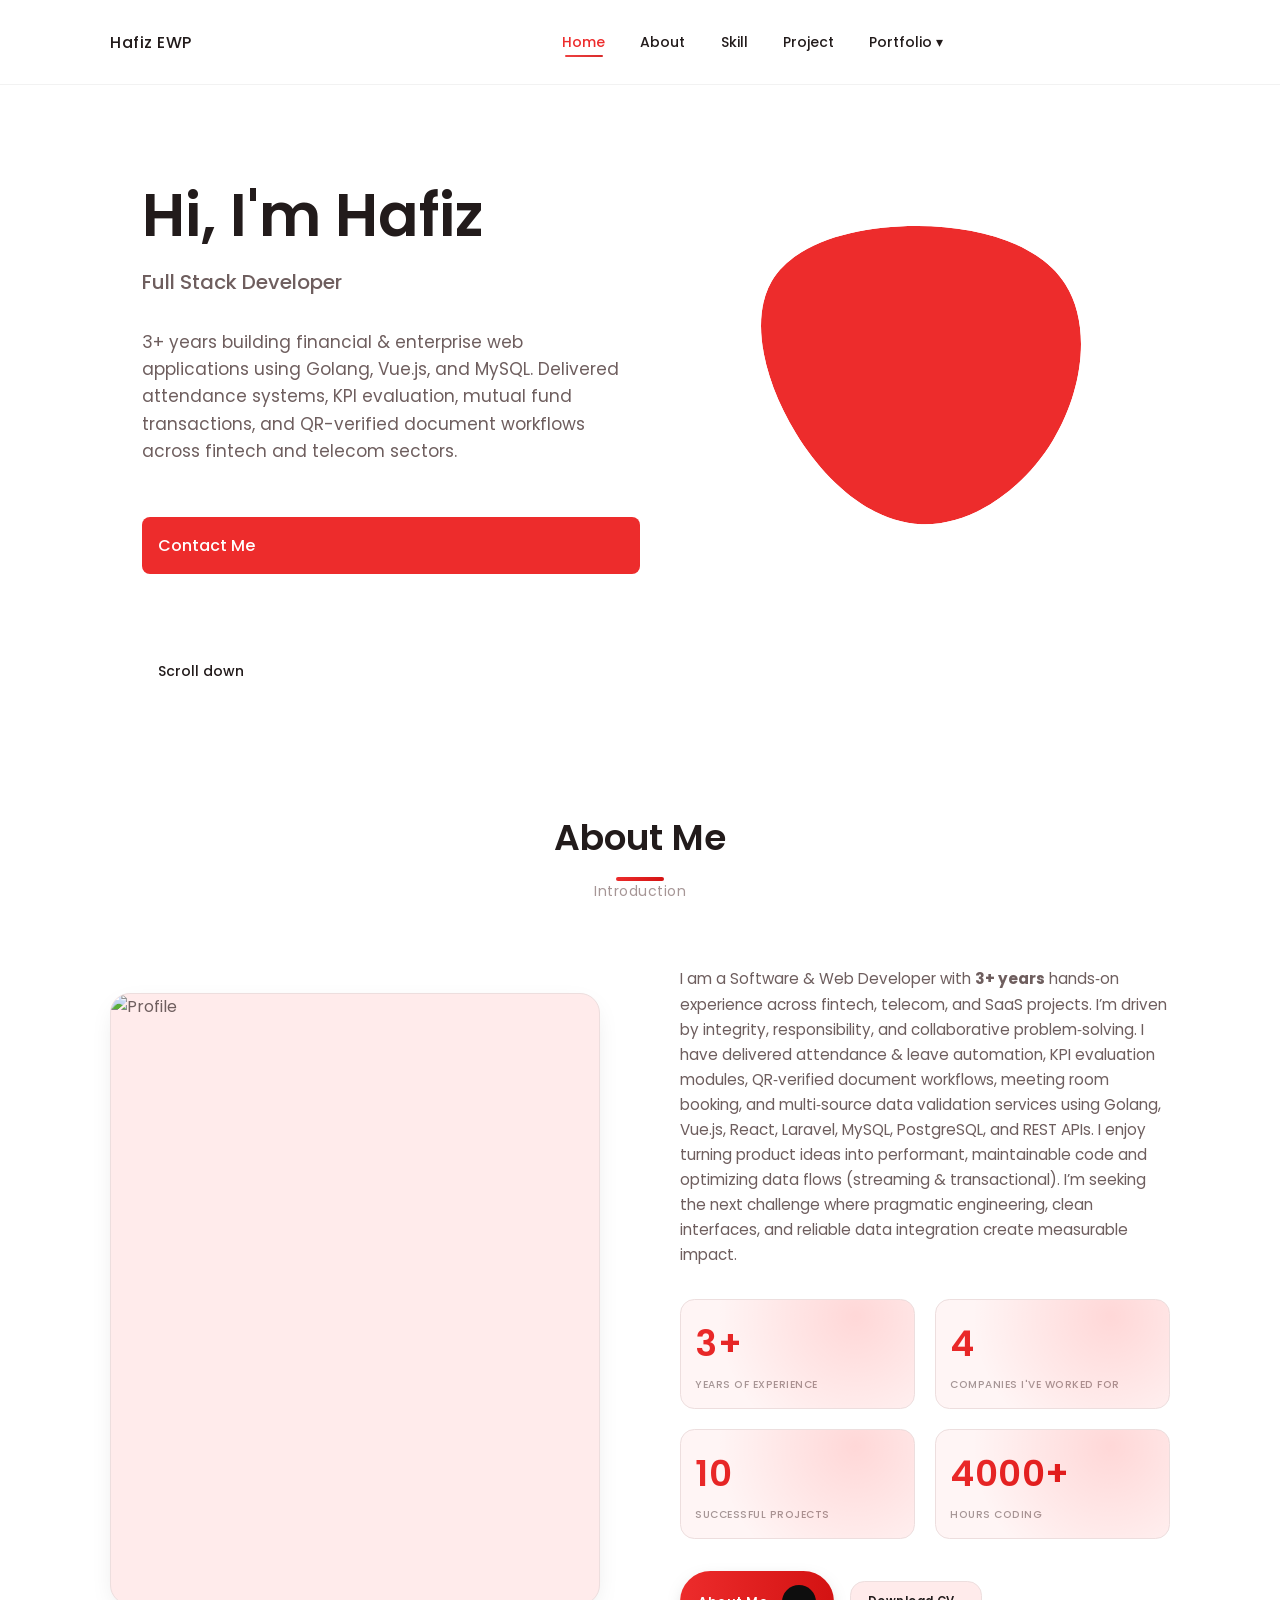
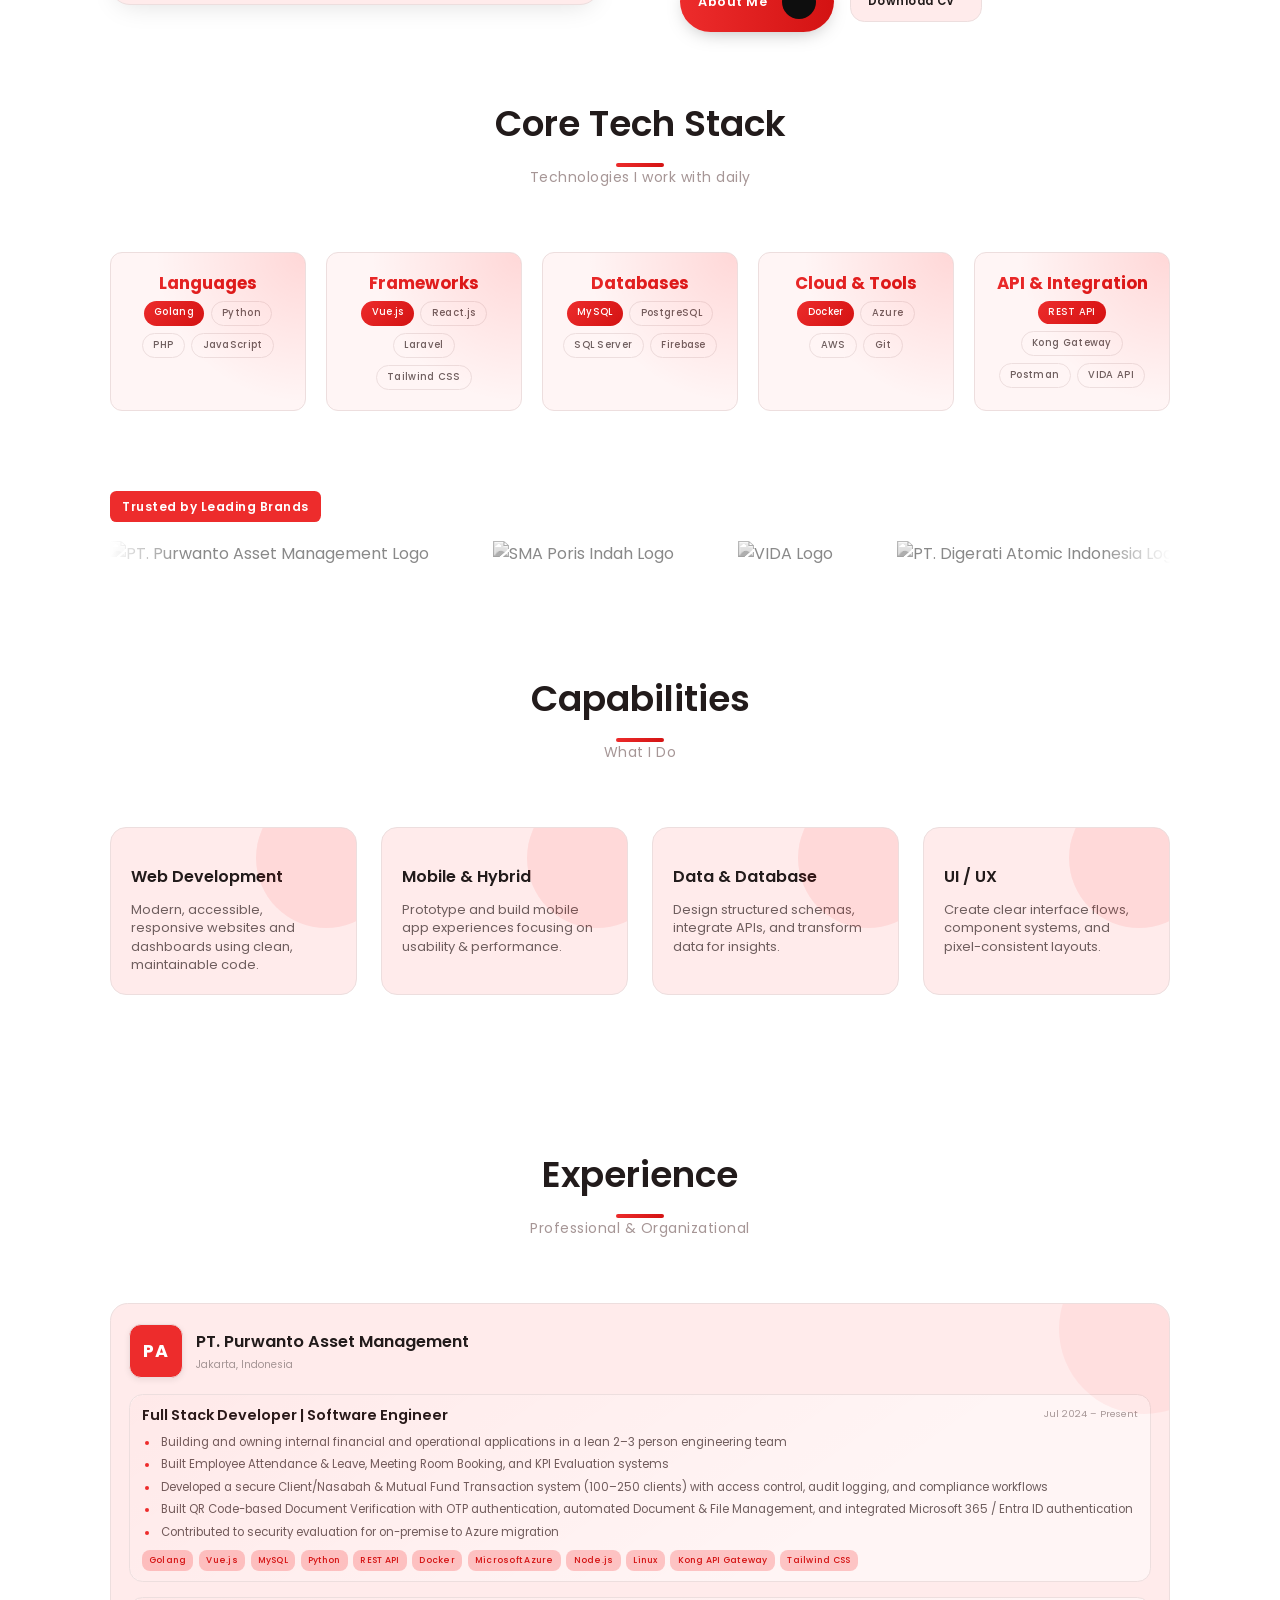
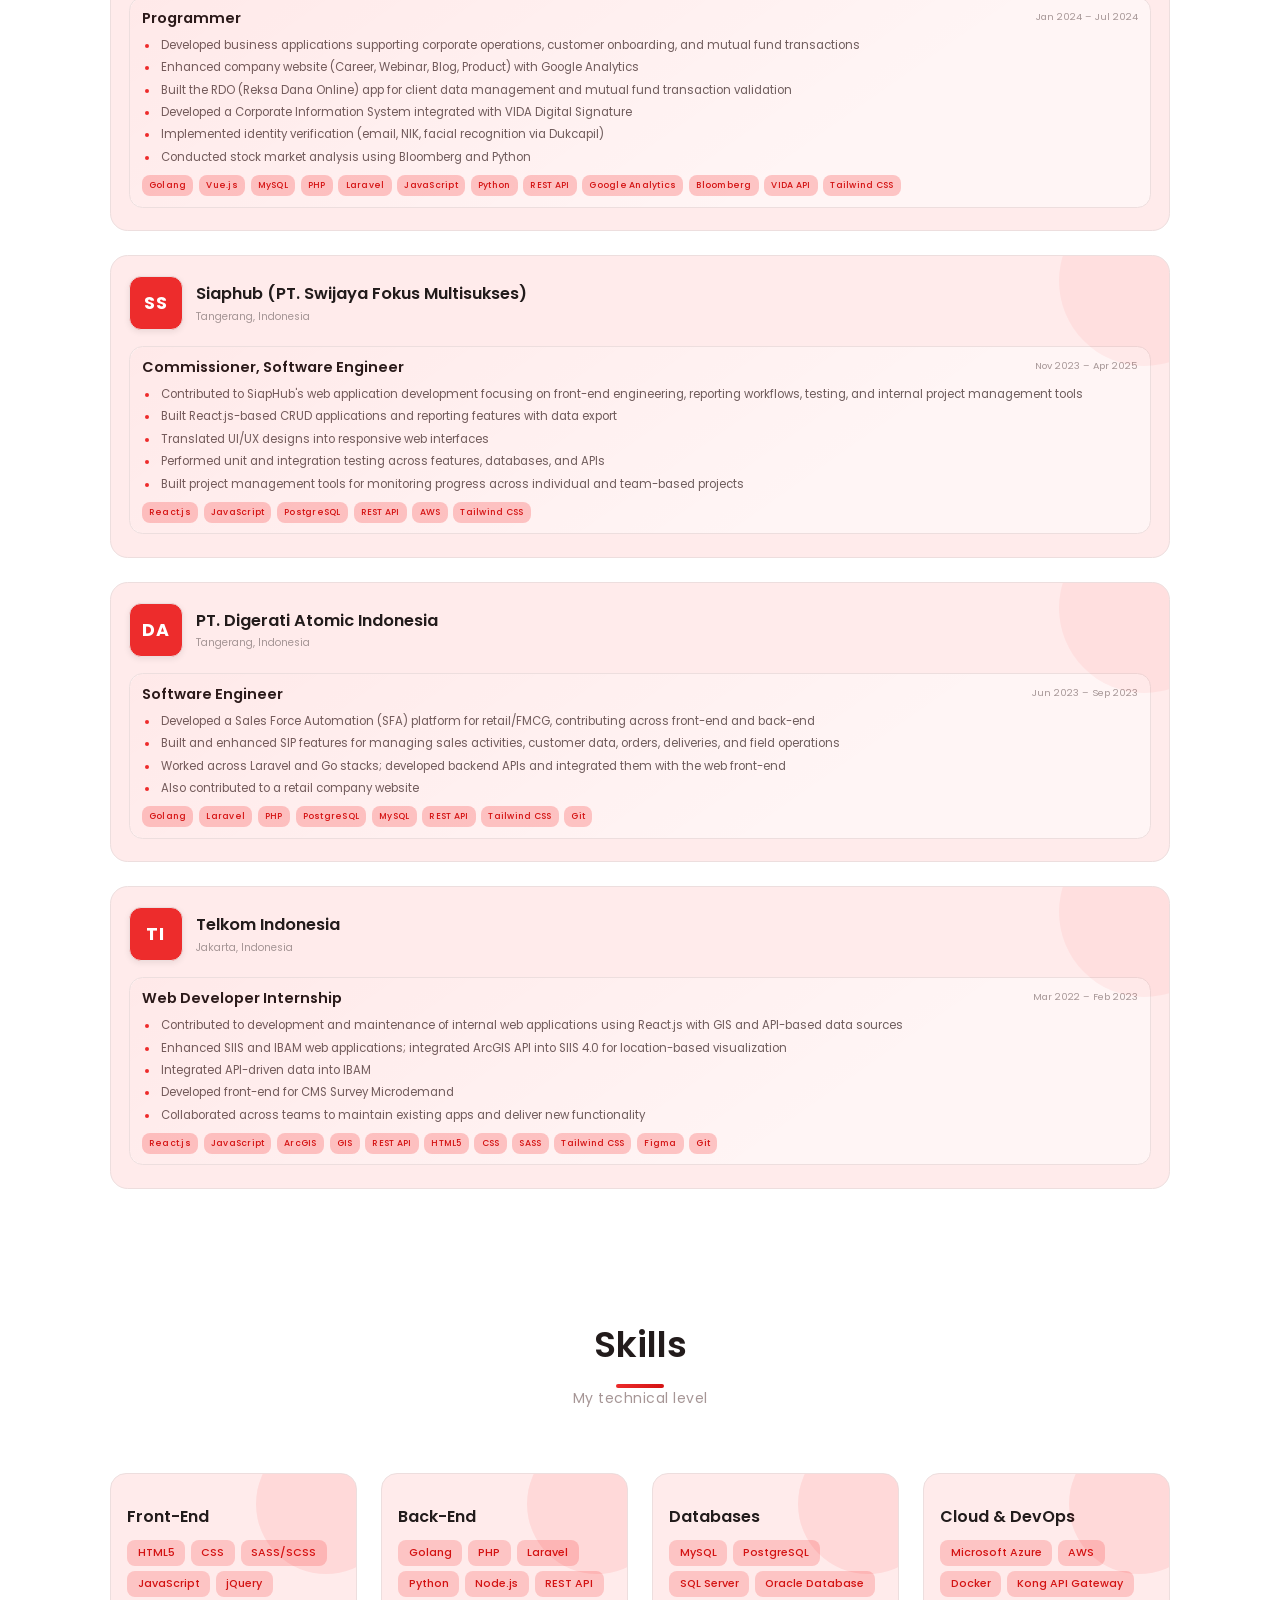
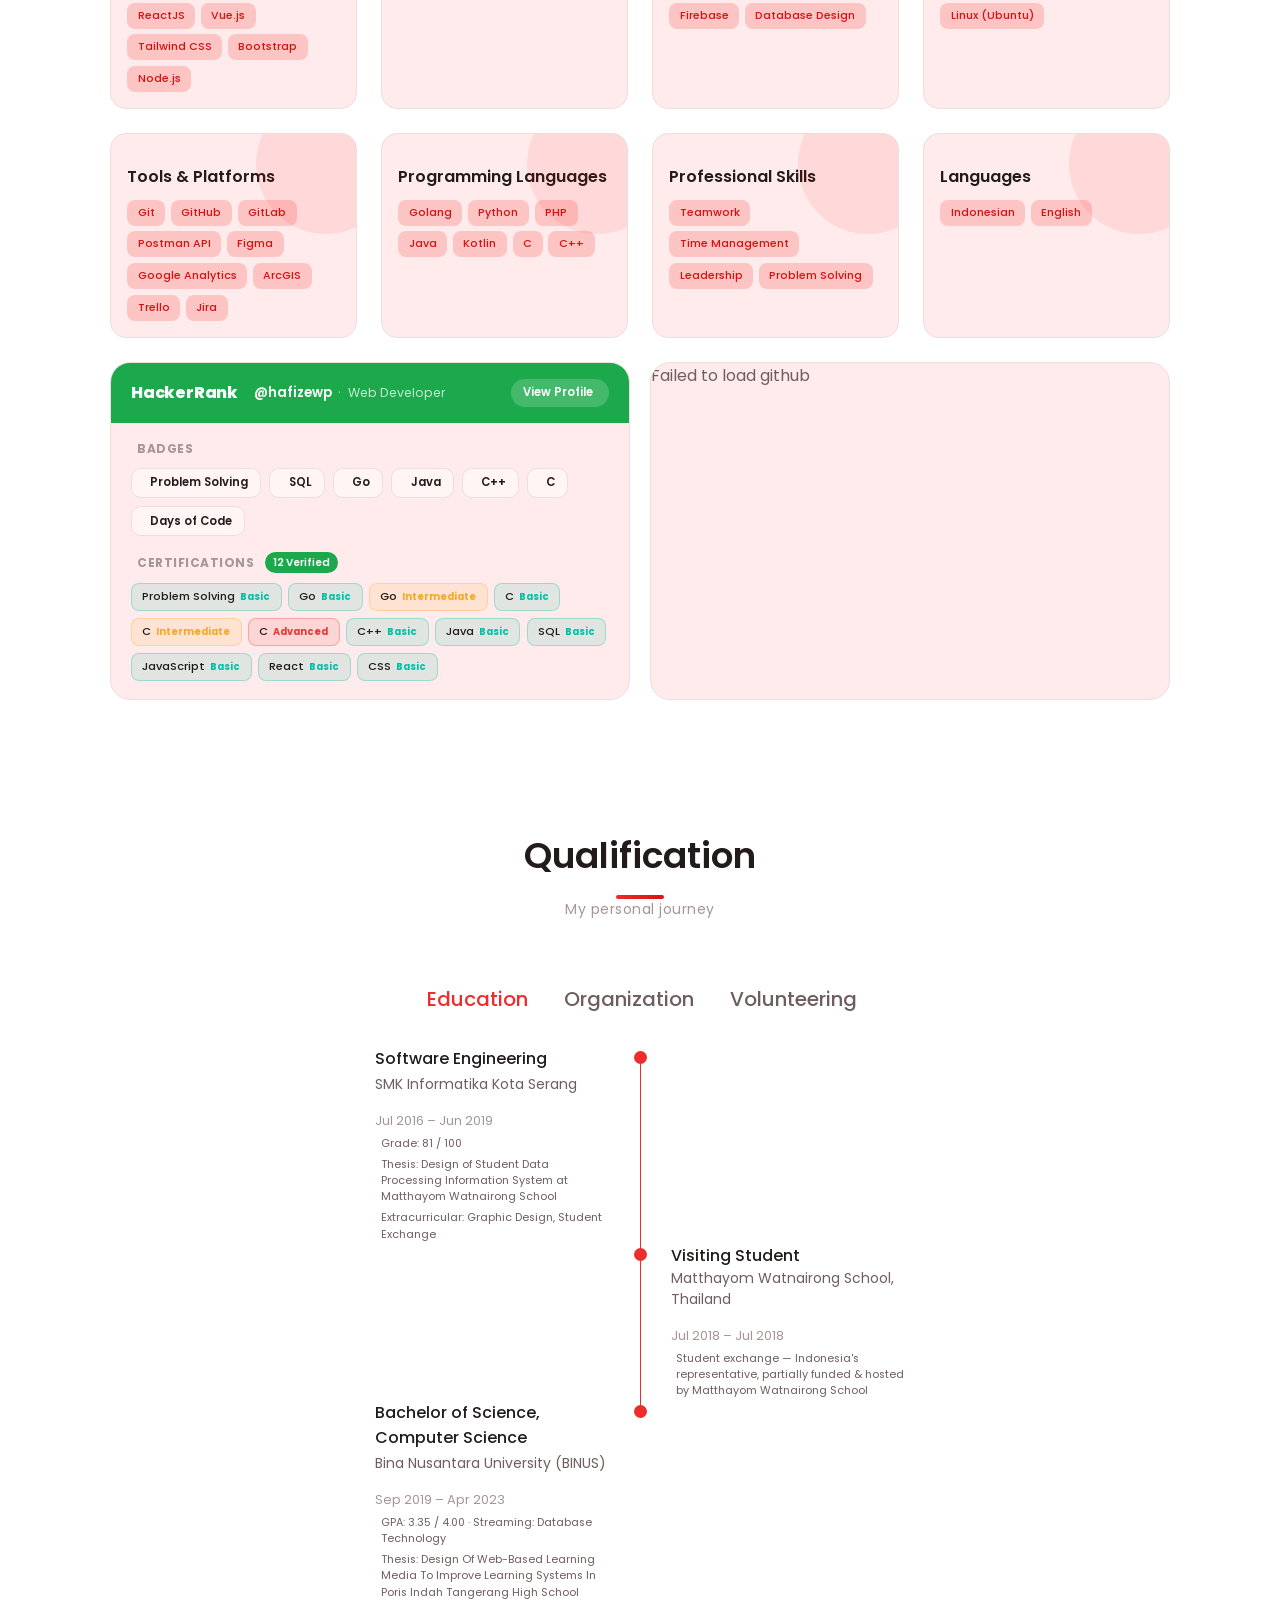
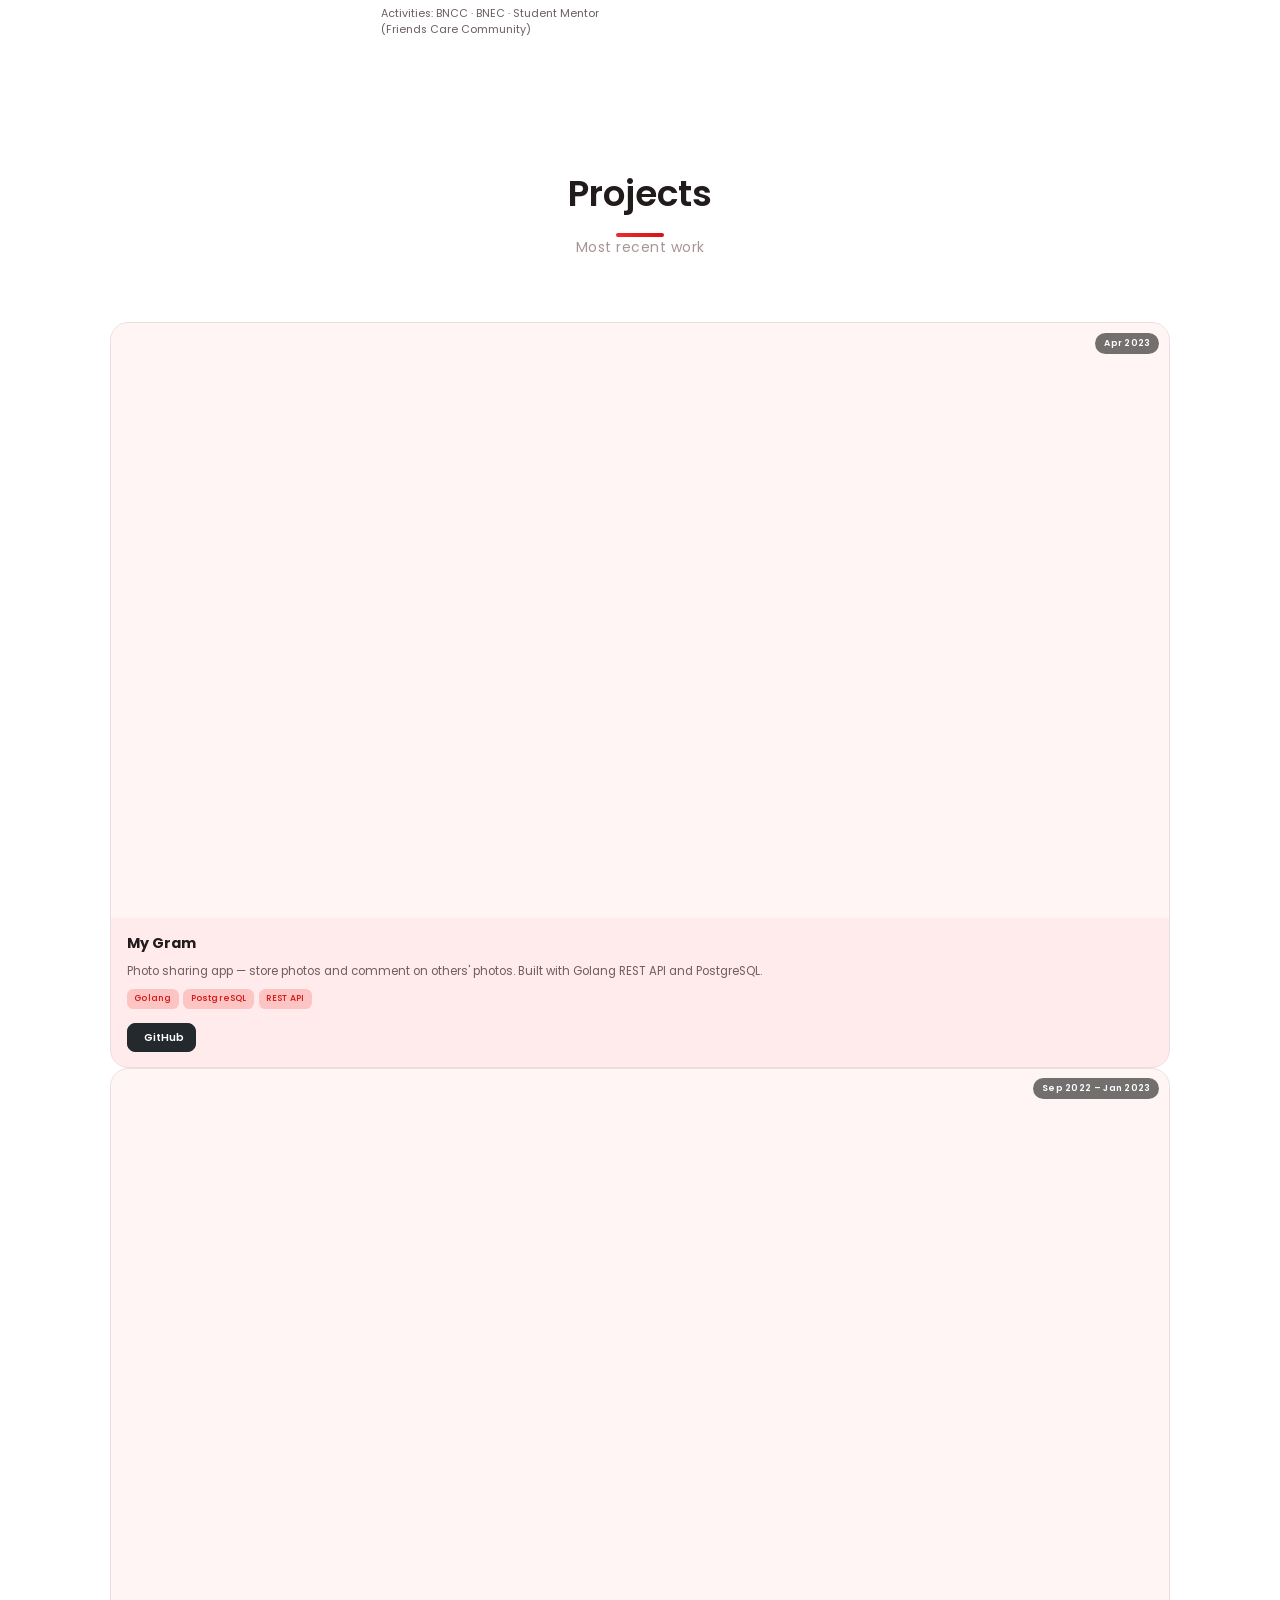
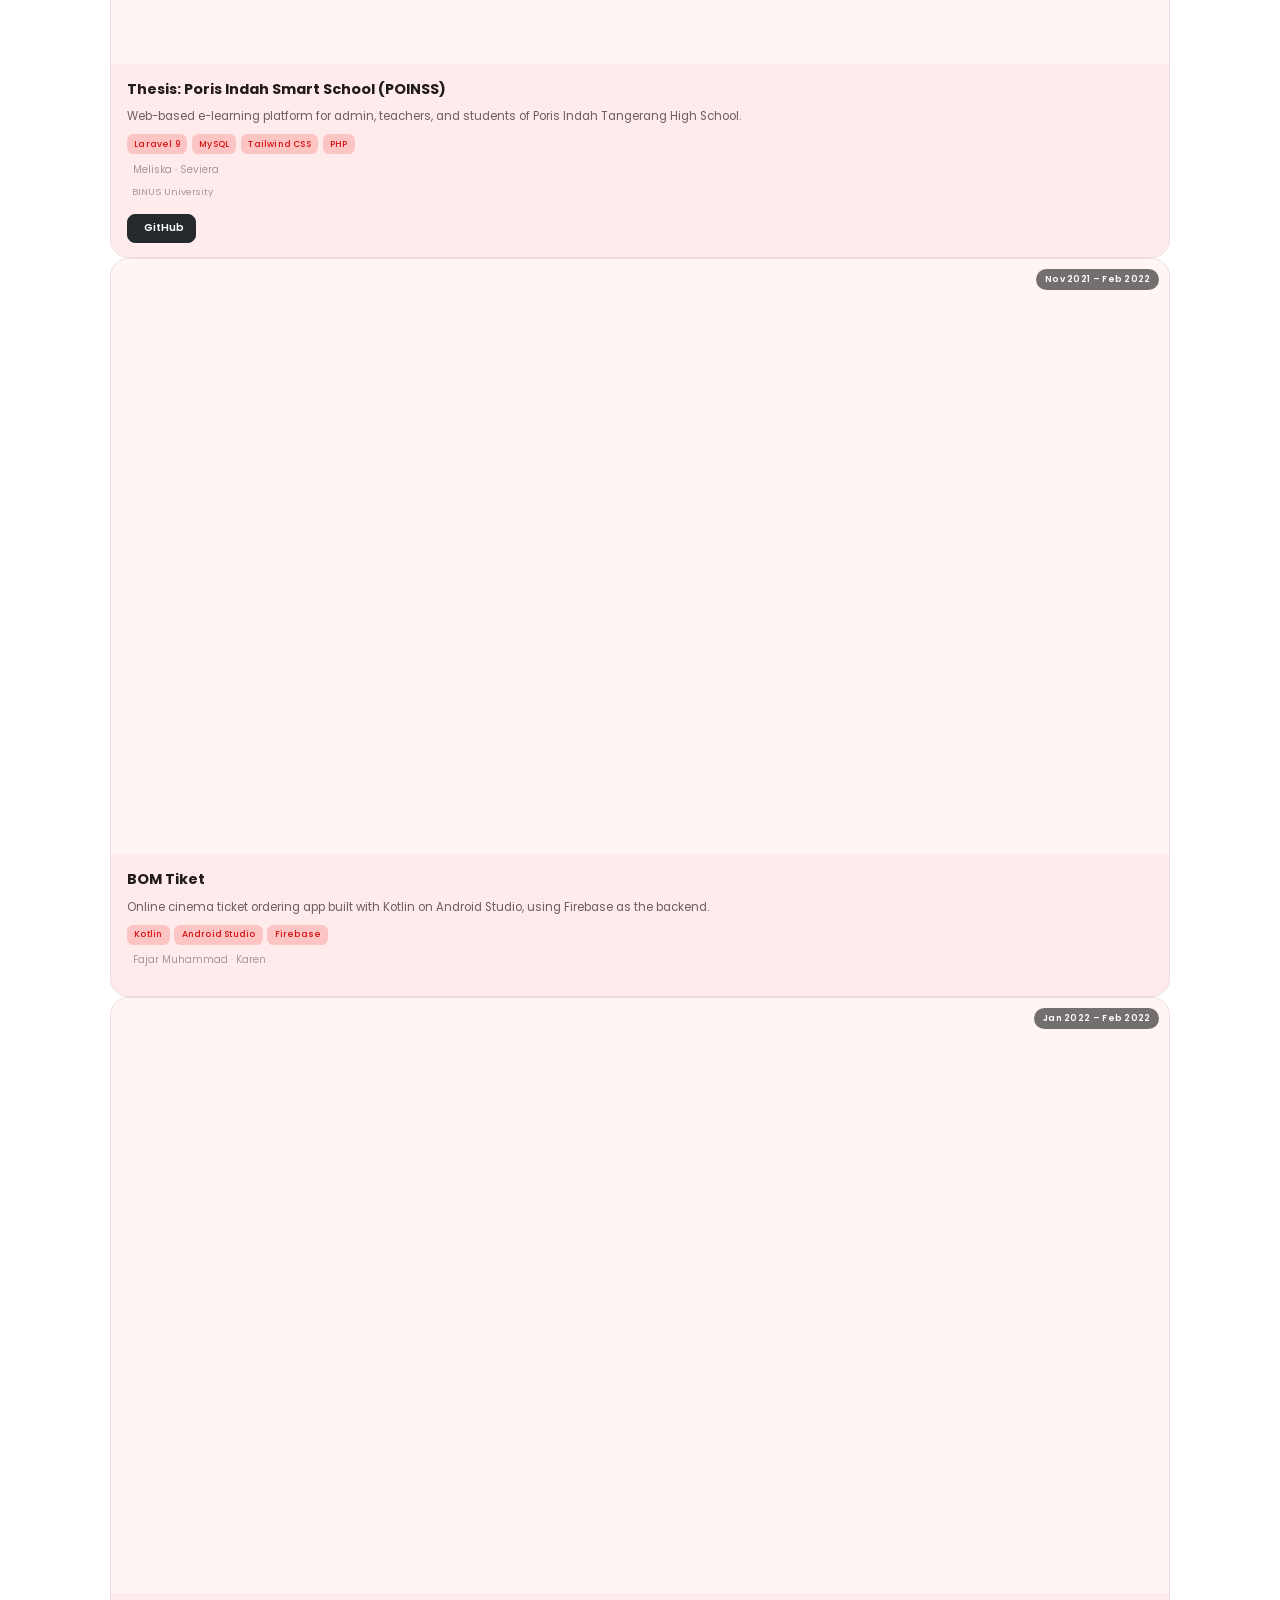
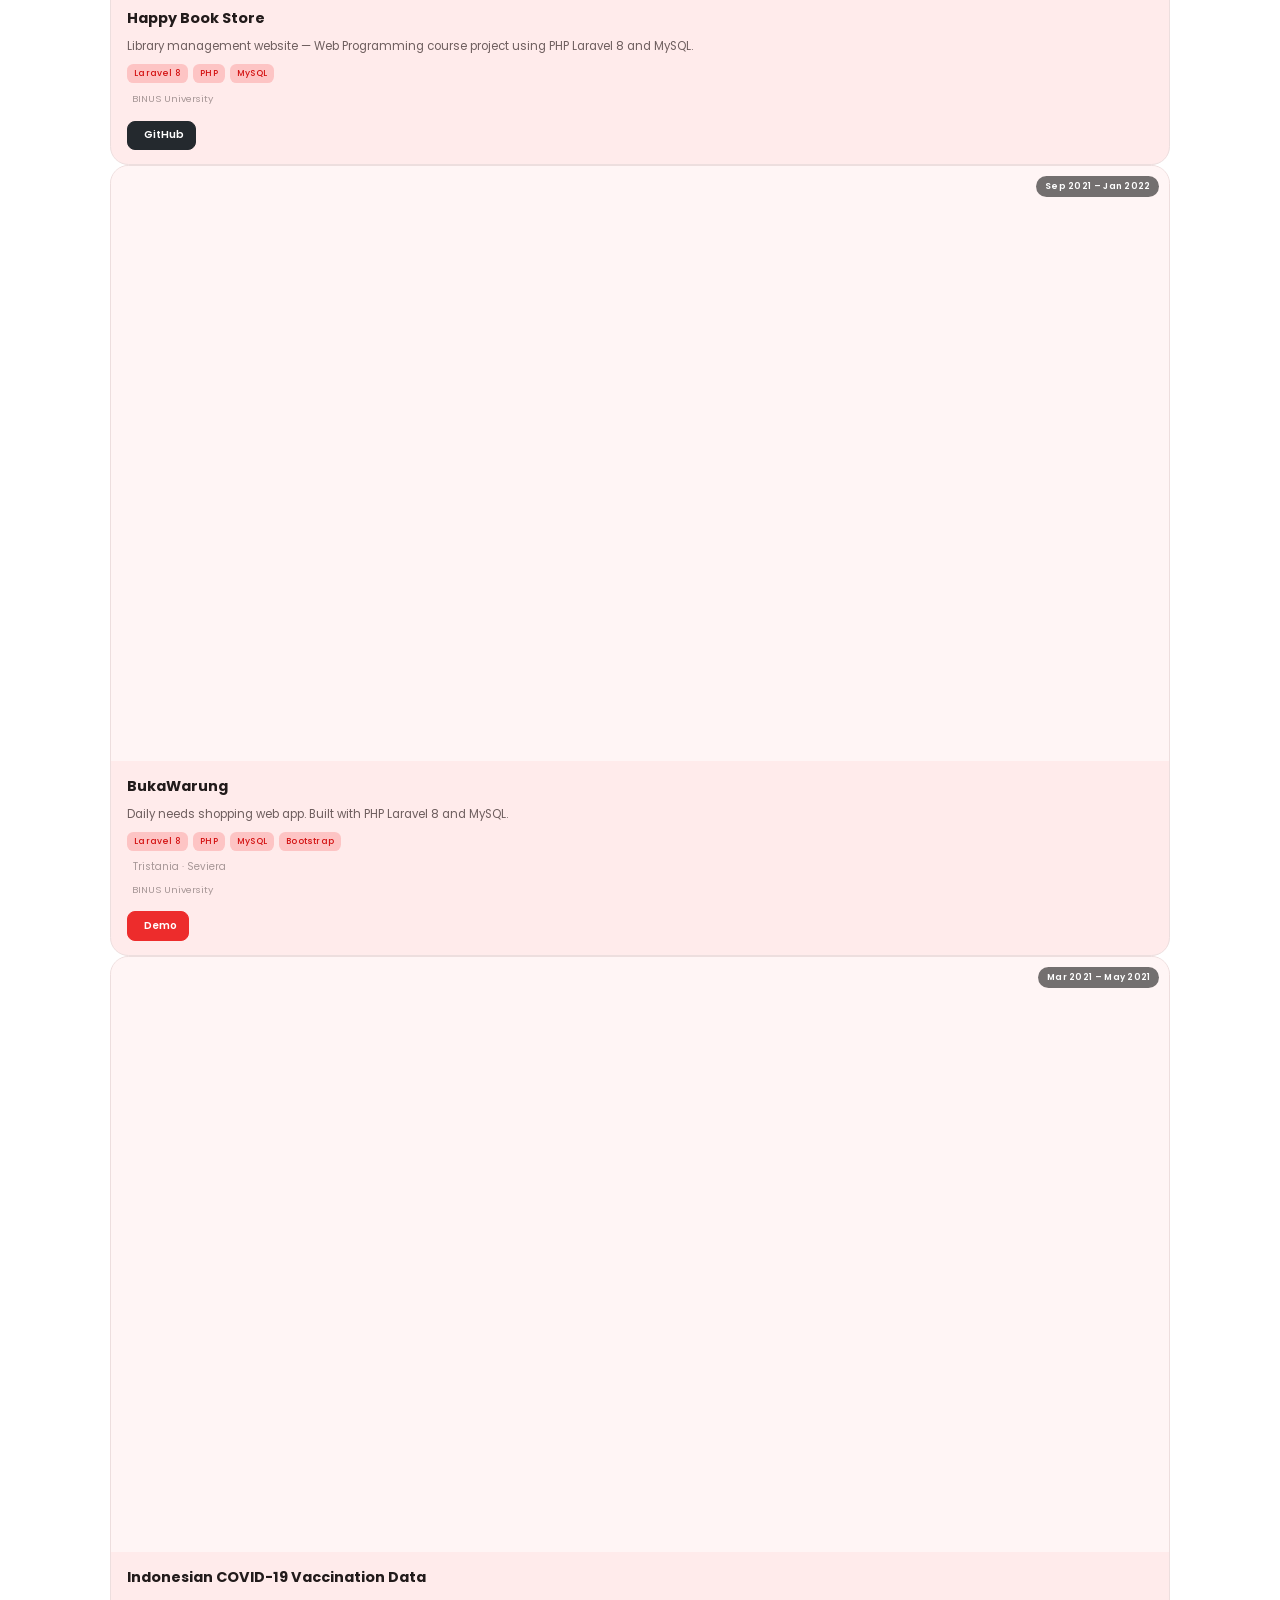
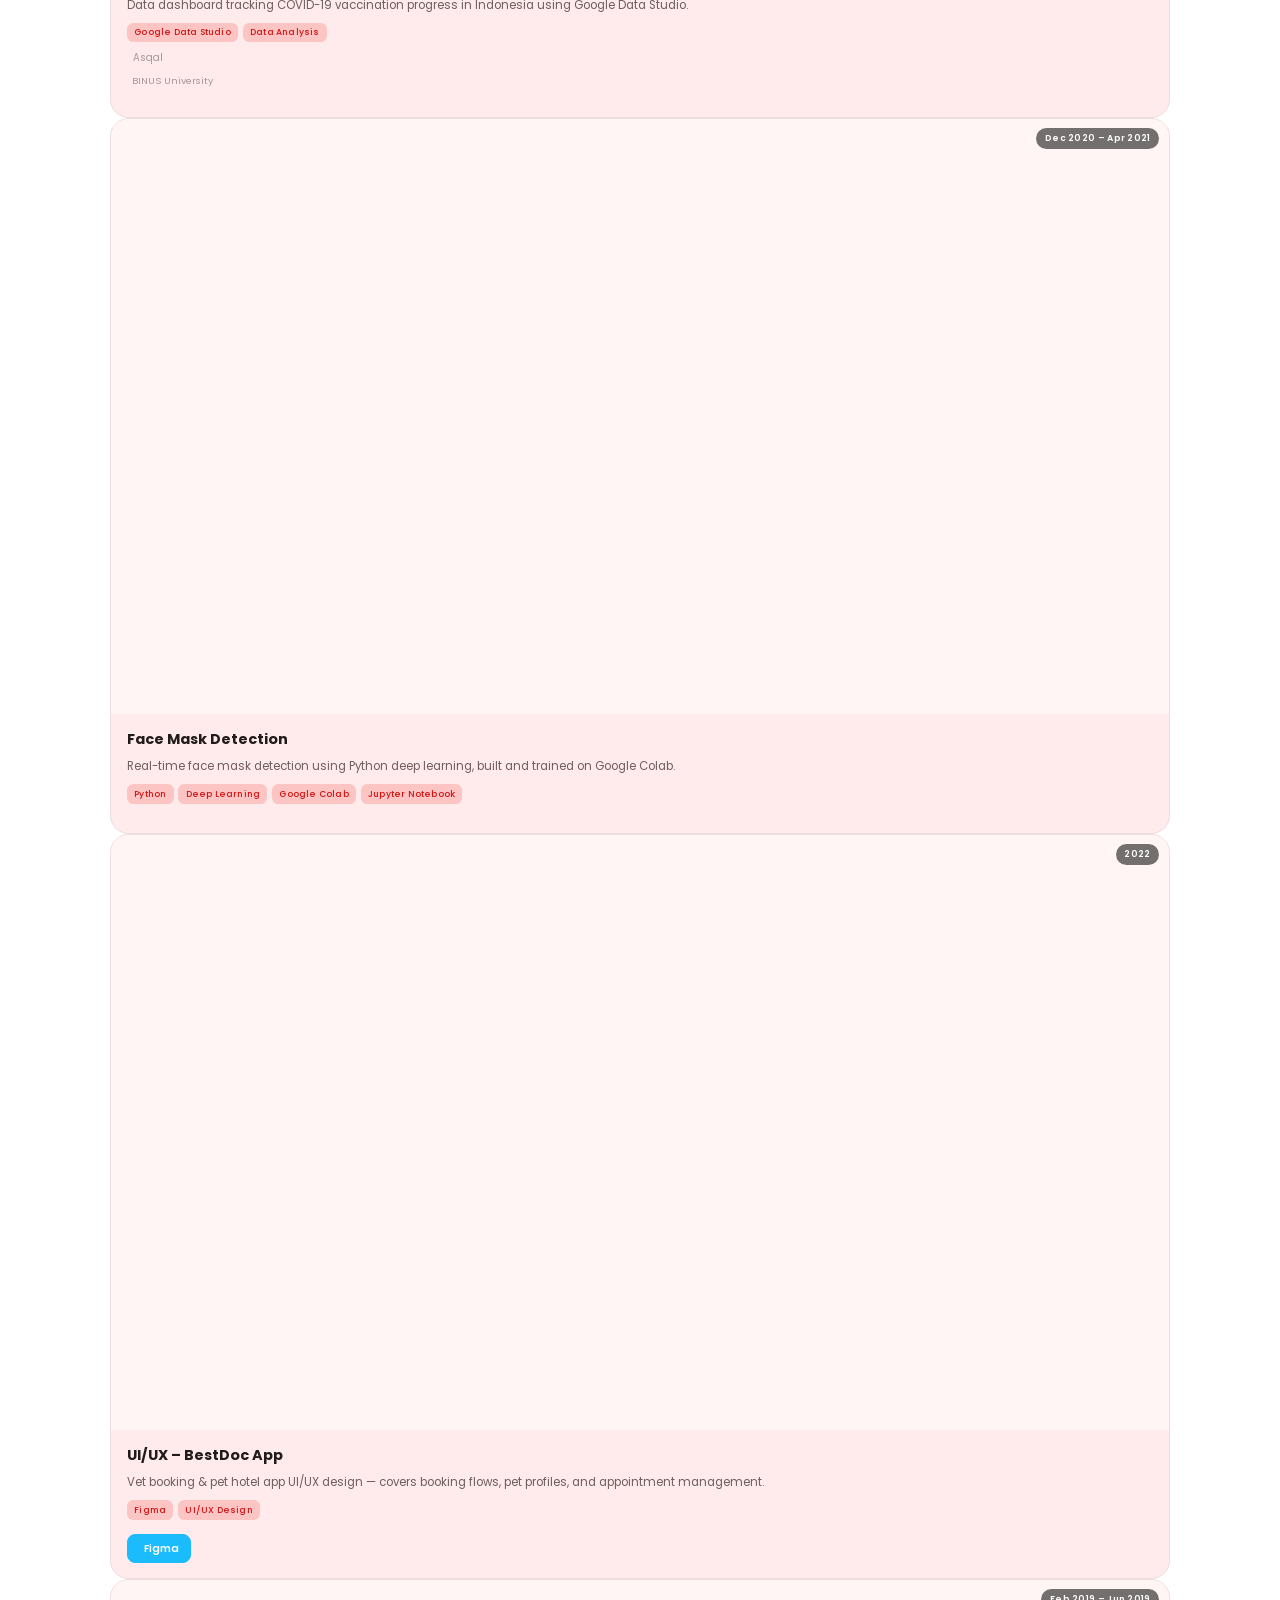
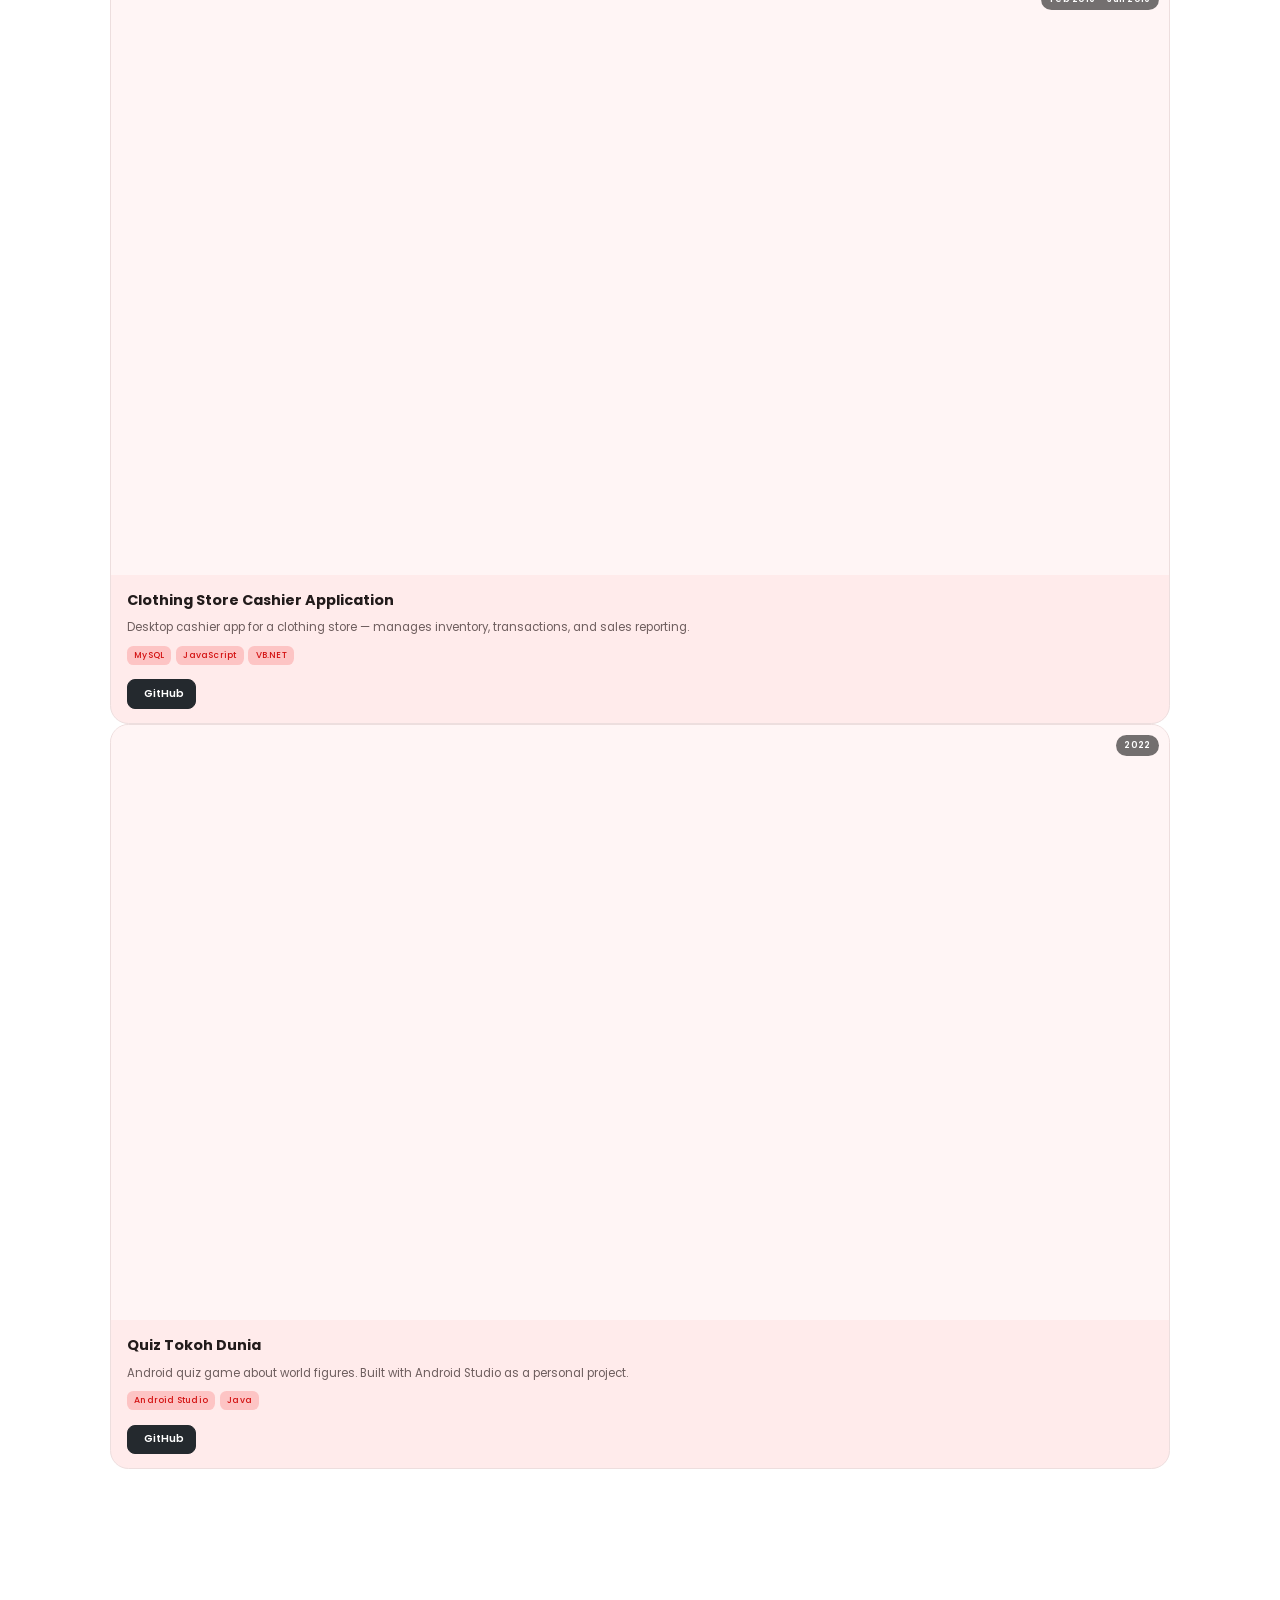
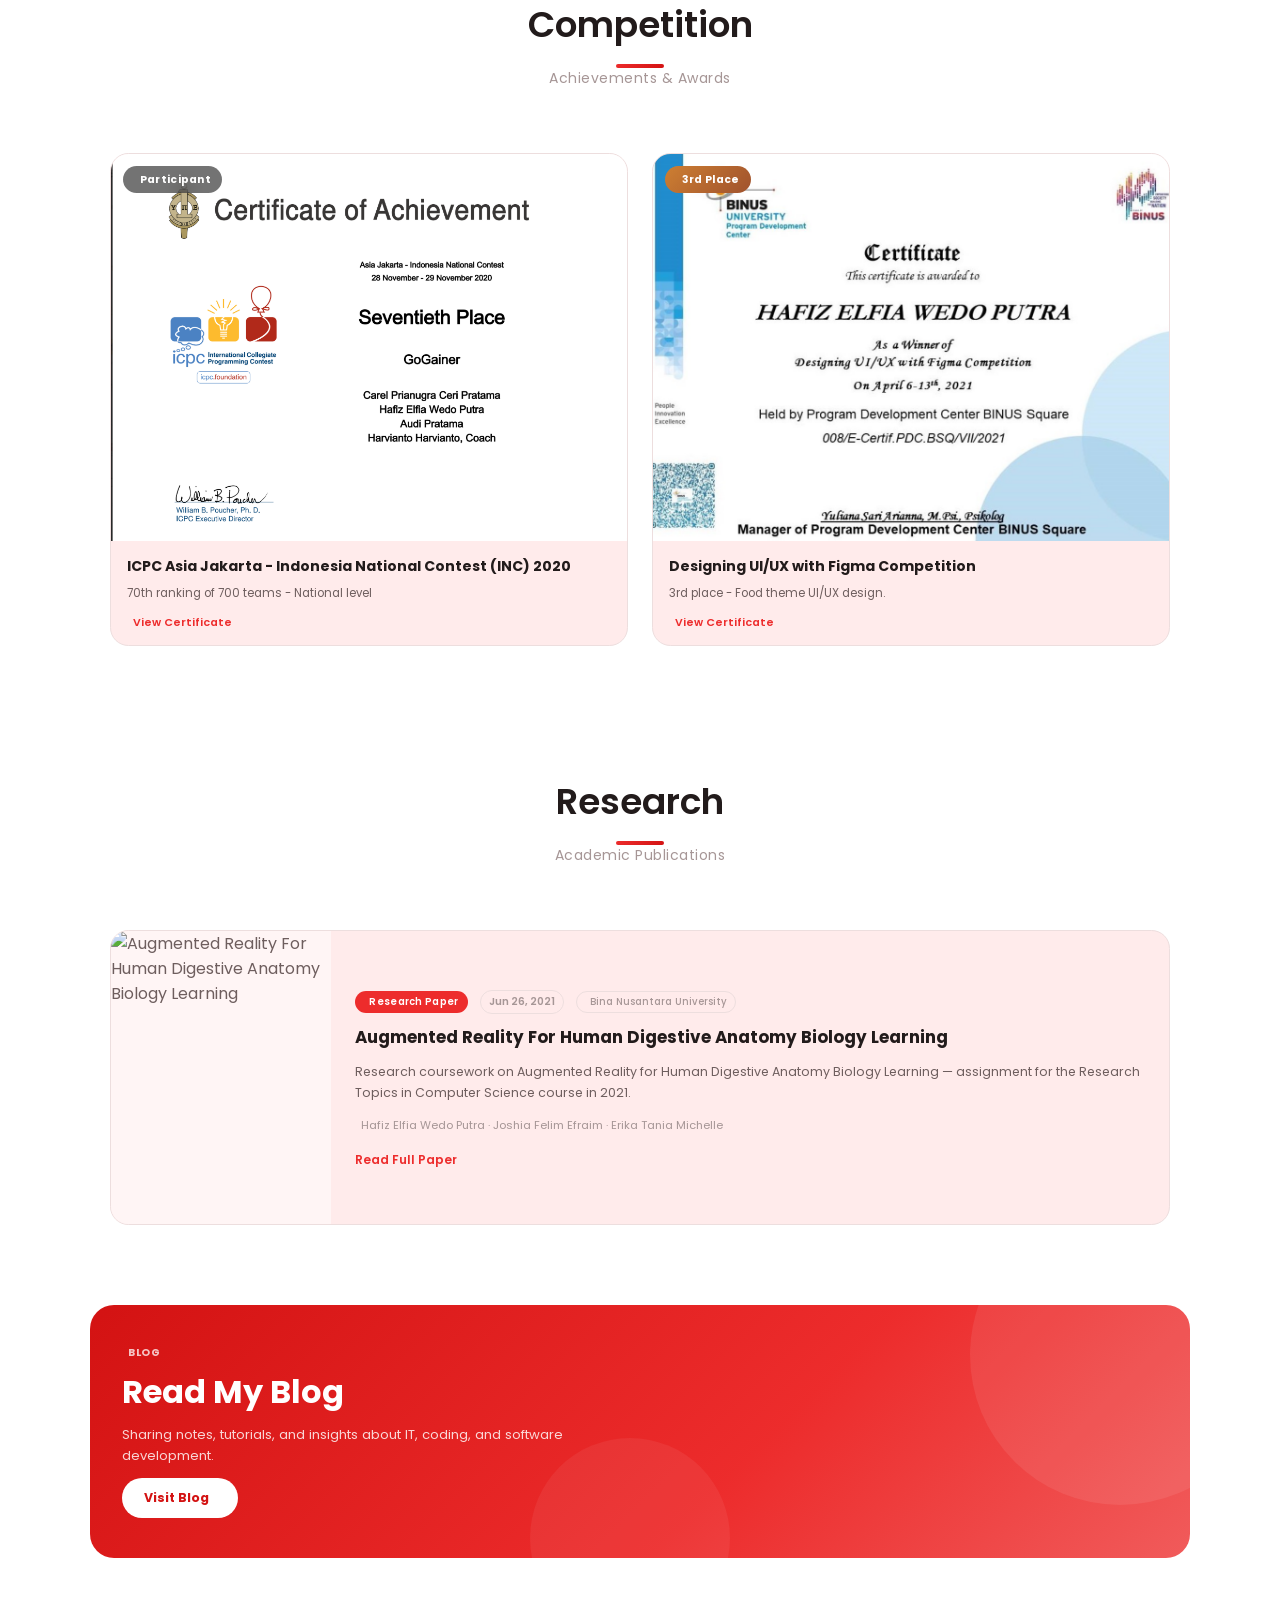
==== index.html @ d6eae138 "Group Certificate section by category with headers Adds Pelatihan / Sertifikasi / Akademik / Kursus " ====
<!DOCTYPE html>
<html lang="en">

<head>
    <meta charset="UTF-8">
    <meta name="viewport" content="width=device-width, initial-scale=1.0">
    <link rel="shortcut icon" href="assets/img/logo.png">

    <!--==================== UNICONS ====================-->
    <link rel="stylesheet" href="https://unicons.iconscout.com/release/v4.0.0/css/line.css">

    <!--==================== SWIPER CSS ====================-->
    <link rel="stylesheet" href="assets/css/swiper-bundle.min.css">

    <!--==================== CSS ====================-->
    <link rel="stylesheet" href="assets/css/styles.css">

    <title>Hafiz E Wedo Putra</title>
</head>

<body>
    <!--==================== HEADER ====================-->
    <header class="header" id="header">
        <nav class="nav container">
            <a href="" class="nav_logo">Hafiz EWP</a>

            <div class="nav_menu" id="nav-menu">
                <ul class="nav_list grid">
                    <li class="nav_item">
                        <a href="#home" class="nav_link active-link">
                            <i class="uil uil-estate nav_icon"></i> Home
                        </a>
                    </li>
                    <li class="nav_item">
                        <a href="#about" class="nav_link">
                            <i class="uil uil-user nav_icon"></i> About
                        </a>
                    </li>
                    <li class="nav_item">
                        <a href="#skills" class="nav_link">
                            <i class="uil uil-file-alt nav_icon"></i> Skill
                        </a>
                    </li>
                    <li class="nav_item">
                        <a href="#project" class="nav_link">
                            <i class="uil uil-brackets-curly nav_icon"></i> Project
                        </a>
                    </li>
                    <!-- Desktop dropdown (hidden on mobile); groups long list -->
                    <li class="nav_item nav_item_dropdown" aria-haspopup="true">
                        <a href="#project" class="nav_link nav_dropdown_trigger" aria-expanded="false">Portfolio ▾</a>
                        <ul class="nav_submenu" aria-label="Portfolio sections">
                            <li><a href="#capabilities" class="nav_link nav_sub_link">Capabilities</a></li>
                            <li><a href="#experience" class="nav_link nav_sub_link">Experience</a></li>
                            <li><a href="#competition" class="nav_link nav_sub_link">Competition</a></li>
                            <li><a href="#research" class="nav_link nav_sub_link">Research</a></li>
                            <li><a href="#certificate" class="nav_link nav_sub_link">Certificate</a></li>
                            <li><a href="#running" class="nav_link nav_sub_link">Running</a></li>
                        </ul>
                    </li>
                    <li class="nav_item">
                        <a href="#capabilities" class="nav_link nav_hide-desktop">
                            <i class="uil uil-rocket nav_icon"></i> Capabilities
                        </a>
                    </li>
                    <li class="nav_item">
                        <a href="#experience" class="nav_link nav_hide-desktop">
                            <i class="uil uil-briefcase-alt nav_icon"></i> Experience
                        </a>
                    </li>
                    <li class="nav_item">
                        <a href="#competition" class="nav_link nav_hide-desktop">
                            <i class="uil uil-trophy nav_icon"></i> Competition
                        </a>
                    </li>
                    <li class="nav_item">
                        <a href="#research" class="nav_link nav_hide-desktop">
                            <i class="uil uil-search-alt nav_icon"></i> Research
                        </a>
                    </li>
                    <li class="nav_item">
                        <a href="#certificate" class="nav_link nav_hide-desktop">
                            <i class="uil uil-clipboard nav_icon"></i> Certificate
                        </a>
                    </li>
                    <li class="nav_item">
                        <a href="#running" class="nav_link nav_hide-desktop">
                            <i class="uil uil-running nav_icon"></i> Running
                        </a>
                    </li>
                    
                    <!-- <li class="nav_item">
                        <a href="#contact" class="nav_link">
                            <i class="uil uil-message nav_icon"></i> ContactMe
                        </a>
                    </li> -->
                </ul>
                <i class="uil uil-times nav_close" id="nav-close"></i>
            </div>

            <div class="nav_btns">
                <!-- Theme change button -->
                <i class="uil uil-moon change-theme" id="theme-button"></i>

                <div class="nav_toggle" id="nav-toggle">
                    <i class="uil uil-apps"></i>
                </div>
            </div>
        </nav>
    </header>

    <!--==================== MAIN ====================-->
    <main class="main">
        <!--==================== HOME ====================-->
        <section class="home section" id="home">
            <div class="home_container container grid">
                <div class="home_content grid">
                    <div class="home_social">
                        <a href="https://www.linkedin.com/in/hafizewp/" target="_blank" class="home_social-icon">
                            <i class="uil uil-linkedin-alt"></i>
                        </a>

                        <a href="https://github.com/hafizewp22" target="_blank" class="home_social-icon">
                            <i class="uil uil-github-alt"></i>
                        </a>
                    </div>

                    <div class="home_img">
                        <svg class="home_blob" viewBox="0 0 200 187" xmlns="http://www.w3.org/2000/svg"
                            xmlns:xlink="http://www.w3.org/1999/xlink">
                            <mask id="mask0" mask-type="alpha">
                                <path d="M190.312 36.4879C206.582 62.1187 201.309 102.826 182.328 134.186C163.346 165.547 
                                    130.807 187.559 100.226 186.353C69.6454 185.297 41.0228 161.023 21.7403 129.362C2.45775 
                                    97.8511 -7.48481 59.1033 6.67581 34.5279C20.9871 10.1032 59.7028 -0.149132 97.9666 
                                    0.00163737C136.23 0.303176 174.193 10.857 190.312 36.4879Z" />
                            </mask>
                            <g mask="url(#mask0)">
                                <path d="M190.312 36.4879C206.582 62.1187 201.309 102.826 182.328 134.186C163.346 
                                    165.547 130.807 187.559 100.226 186.353C69.6454 185.297 41.0228 161.023 21.7403 
                                    129.362C2.45775 97.8511 -7.48481 59.1033 6.67581 34.5279C20.9871 10.1032 59.7028 
                                    -0.149132 97.9666 0.00163737C136.23 0.303176 174.193 10.857 190.312 36.4879Z" />

                                <image class="home_blob-img" x='12' y='18' xlink:href="assets/img/perfil.png" />
                            </g>
                        </svg>
                    </div>

                    <div class="home_data">
                        <h1 class="home_title">Hi, I'm Hafiz</h1>
                        <h3 class="home_subtitle">Full Stack Developer</h3>
                        <p class="home_description">3+ years building financial & enterprise web applications using Golang, Vue.js, and MySQL. Delivered attendance systems, KPI evaluation, mutual fund transactions, and QR-verified document workflows across fintech and telecom sectors.</p>
                        <a href="#contact" class="button button--flex">
                            Contact Me <i class="uil uil-message button_icon"></i>
                        </a>
                    </div>
                </div>
                <div class="home_scroll">
                    <a href="#about" class="home_scroll-button button--flex">
                        <i class="uil uil-mouse-alt home_scroll-mouse"></i>
                        <span class="home_scroll-name">Scroll down</span>
                        <i class="uil uil-arrow-down home_scroll-arrow"></i>
                    </a>
                </div>
            </div>
        </section>

        <!--==================== ABOUT ====================-->
        <section class="about section" id="about">
            <h2 class="section_title">About Me</h2>
            <span class="section_subtitle">Introduction</span>
            <div class="about_container container about_layout">
                <div class="about_photo">
                    <img src="assets/img/about.png" alt="Profile" class="about_photo_img" loading="lazy">
                </div>
                <div class="about_content">
                    <p class="about_text">
                        I am a Software & Web Developer with <strong>3+ years</strong> hands‑on experience across fintech, telecom, and SaaS projects. I’m driven by integrity, responsibility, and collaborative problem‑solving. I have delivered attendance & leave automation, KPI evaluation modules, QR‑verified document workflows, meeting room booking, and multi‑source data validation services using Golang, Vue.js, React, Laravel, MySQL, PostgreSQL, and REST APIs. I enjoy turning product ideas into performant, maintainable code and optimizing data flows (streaming & transactional). I’m seeking the next challenge where pragmatic engineering, clean interfaces, and reliable data integration create measurable impact.
                    </p>
                    <div class="about_metrics">
                        <div class="about_metric">
                            <div class="about_metric_value">3+</div>
                            <div class="about_metric_label">Years of Experience</div>
                        </div>
                        <div class="about_metric">
                            <div class="about_metric_value" id="about-companies">…</div>
                            <div class="about_metric_label">Companies I've Worked For</div>
                        </div>
                        <div class="about_metric">
                            <div class="about_metric_value" id="about-projects">…</div>
                            <div class="about_metric_label">Successful Projects</div>
                        </div>
                        <div class="about_metric">
                            <div class="about_metric_value">4000+</div>
                            <div class="about_metric_label">Hours Coding</div>
                        </div>
                    </div>
                    <div class="about_actions">
                        <a href="#about" class="about_primary_btn" aria-label="Learn more about me">
                            <span>About Me</span>
                            <span class="about_btn_icon"><i class="uil uil-arrow-right"></i></span>
                        </a>
                        <a download href="assets/pdf/27 CV ATS - Hafiz Elfia Wedo Putra.pdf" class="about_secondary_btn" aria-label="Download my CV">Download CV<i class="uil uil-download-alt"></i></a>
                    </div>
                </div>
            </div>
        </section>

        <!--==================== SKILLS SNAPSHOT ====================-->
        <section class="stats_section" id="skills-snapshot">
            <h2 class="section_title">Core Tech Stack</h2>
            <span class="section_subtitle">Technologies I work with daily</span>
            <div class="container stats_container">
                <div class="stat_item">
                    <div class="stat_value">Languages</div>
                    <div class="skill_badges">
                        <span class="badge badge-skill-primary">Golang</span>
                        <span class="badge">Python</span>
                        <span class="badge">PHP</span>
                        <span class="badge">JavaScript</span>
                    </div>
                </div>
                <div class="stat_item">
                    <div class="stat_value">Frameworks</div>
                    <div class="skill_badges">
                        <span class="badge badge-skill-primary">Vue.js</span>
                        <span class="badge">React.js</span>
                        <span class="badge">Laravel</span>
                        <span class="badge">Tailwind CSS</span>
                    </div>
                </div>
                <div class="stat_item">
                    <div class="stat_value">Databases</div>
                    <div class="skill_badges">
                        <span class="badge badge-skill-primary">MySQL</span>
                        <span class="badge">PostgreSQL</span>
                        <span class="badge">SQL Server</span>
                        <span class="badge">Firebase</span>
                    </div>
                </div>
                <div class="stat_item">
                    <div class="stat_value">Cloud & Tools</div>
                    <div class="skill_badges">
                        <span class="badge badge-skill-primary">Docker</span>
                        <span class="badge">Azure</span>
                        <span class="badge">AWS</span>
                        <span class="badge">Git</span>
                    </div>
                </div>
                <div class="stat_item">
                    <div class="stat_value">API & Integration</div>
                    <div class="skill_badges">
                        <span class="badge badge-skill-primary">REST API</span>
                        <span class="badge">Kong Gateway</span>
                        <span class="badge">Postman</span>
                        <span class="badge">VIDA API</span>
                    </div>
                </div>
            </div>
        </section>

        <!--==================== BRANDS MARQUEE ====================-->
        <section class="brands_section">
            <div class="container">
                <h3 class="brands_title">Trusted by Leading Brands</h3>
                <div class="brands_strip">
                    <div class="brands_fade_left"></div>
                    <div class="brands_fade_right"></div>
                    <!-- One track containing duplicated logos for seamless loop -->
                    <div class="brands_track" id="brands-track"></div>
                </div>
            </div>
        </section>

        <!--==================== CAPABILITIES (moved) ====================-->
        <section class="capabilities_section" id="capabilities">
            <h2 class="section_title">Capabilities</h2>
            <span class="section_subtitle">What I Do</span>
            <div class="container capabilities_grid" id="capabilities-grid"></div>
        </section>

        <!--==================== EXPERIENCE ====================-->
        <section class="experience section" id="experience">
            <h2 class="section_title">Experience</h2>
            <span class="section_subtitle">Professional & Organizational</span>
            <div class="experience_container container" id="experience-container"></div>
        </section>

        <!--==================== SKILLS (Card Style) ====================-->
        <section class="skills section" id="skills">
            <h2 class="section_title">Skills</h2>
            <span class="section_subtitle">My technical level</span>
            <div class="skills_cards container skills_cards_grid" id="skills-cards"></div>

            <!-- Coding Profiles -->
            <div class="coding_profiles container">
                <div class="hr_widget" id="hr-widget"></div>
                <div class="gh_widget" id="github-widget"></div>
            </div>
        </section>

        <!--==================== QUALIFICATION ====================-->
        <section class="qualification section">
            <h2 class="section_title">Qualification</h2>
            <span class="section_subtitle">My personal journey</span>

            <div class="qualification_container container">
                <div class="qualification_tabs">
                    <div class="qualification_button button--flex qualification_active" data-target="#education">
                        <i class="uil uil-graduation-cap qualification_icon"></i> Education
                    </div>
                    <div class="qualification_button button--flex" data-target="#work">
                        <i class="uil uil-building qualification_icon"></i> Organization
                    </div>
                    <div class="qualification_button button--flex" data-target="#volunteering">
                        <i class="uil uil-heart qualification_icon"></i> Volunteering
                    </div>
                </div>

                <div class="qualification_sections">
                    <!--==================== EDUCATION ====================-->
                    <div class="qualification_content qualification_active" data-content id="education"></div>

                    <!--==================== ORGANIZATION ====================-->
                    <div class="qualification_content" data-content id="work"></div>

                    <!--==================== VOLUNTEERING ====================-->
                    <div class="qualification_content" data-content id="volunteering"></div>
                </div>
            </div>
        </section>

        <!--==================== PORTFOLIO ====================-->
        <section class="portfolio section" id="project">
            <h2 class="section_title">Projects</h2>
            <span class="section_subtitle">Most recent work</span>

            <div class="portfolio_container container swiper-container">
                <div class="swiper-wrapper" id="projects-wrapper"></div>
                <div class="swiper-button-next">
                    <i class="uil uil-angle-right-b swiper-portfolio-icon"></i>
                </div>
                <div class="swiper-button-prev">
                    <i class="uil uil-angle-left-b swiper-portfolio-icon"></i>
                </div>
                <div class="swiper-pagination"></div>
            </div>
        </section>

        <!--==================== CERTIFICATION ====================-->
        <!-- <section class="certificate section" id="certification">
            <h2 class="section_title">Certification</h2>
            <span class="section_subtitle">Skill Competence</span>

            <div class="certificate_container container swiper-container">
                <div class="swiper-wrapper" id="certifications-wrapper"></div>

                <div class="swiper-button-next">
                    <i class="uil uil-angle-right-b swiper-certificate-icon"></i>
                </div>
                <div class="swiper-button-prev">
                    <i class="uil uil-angle-left-b swiper-certificate-icon"></i>
                </div>

                <div class="swiper-pagination"></div>
                
            </div>
        </section> -->

        <!--==================== COMPETITION ====================-->
        <section class="section" id="competition">
            <h2 class="section_title">Competition</h2>
            <span class="section_subtitle">Achievements & Awards</span>
            <div class="awards_grid container" id="competitions-wrapper"></div>
        </section>

        <!--==================== RESEARCH ====================-->
        <section class="section" id="research">
            <h2 class="section_title">Research</h2>
            <span class="section_subtitle">Academic Publications</span>
            <div class="research_list container" id="research-wrapper"></div>
        </section>

        <!--==================== BLOG CTA ====================-->
        <section class="cta_section">
            <div class="cta_inner container">
                <div class="cta_content">
                    <span class="cta_label"><i class="uil uil-rss"></i> Blog</span>
                    <h2 class="cta_title">Read My Blog</h2>
                    <p class="cta_desc">Sharing notes, tutorials, and insights about IT, coding, and software development.</p>
                    <a href="https://hafizewp.wixsite.com/website/blog" target="_blank" class="cta_btn">
                        Visit Blog <i class="uil uil-arrow-right"></i>
                    </a>
                </div>
                <div class="cta_deco" aria-hidden="true">
                    <i class="uil uil-notes"></i>
                </div>
            </div>
        </section>

        <!--==================== CERTIFICATE ====================-->
        <section class="section" id="certificate">
            <h2 class="section_title">Certificate</h2>
            <span class="section_subtitle">Credentials & Learning</span>
            <div class="certs_grouped container" id="events-wrapper"></div>
        </section>

        <!--==================== RUNNING ====================-->
        <section class="section" id="running">
            <h2 class="section_title">Running</h2>
            <span class="section_subtitle">Sport & Marathon Events</span>

            <!-- Strava Stats Widget -->
            <div class="strava_widget container" id="strava-widget">
                <div class="strava_widget_header">
                    <svg class="strava_logo" width="22" height="22" viewBox="0 0 24 24" xmlns="http://www.w3.org/2000/svg" aria-label="Strava"><path d="M15.387 17.944l-2.089-4.116h-3.065L15.387 24l5.15-10.172h-3.066m-7.008-5.599l2.836 5.598h4.172L10.463 0 5 13.828h4.172"/></svg>
                    <span class="strava_widget_label">Strava Stats</span>
                    <a class="strava_profile_link" href="https://www.strava.com/athletes/26880798" target="_blank" rel="noopener">
                        View Profile <i class="uil uil-external-link-alt"></i>
                    </a>
                </div>
                <div class="strava_stats_grid" id="strava-stats">
                    <!-- filled by renderStrava() -->
                </div>
            </div>

            <!-- Race Cards -->
            <div class="running_grid container" id="running-wrapper"></div>
        </section>

        <!--==================== CONTACT ME ====================-->
        <section class="contact section" id="contact">
            <h2 class="section_title">Contact Me</h2>
            <span class="section_subtitle">Get in touch</span>
            <div class="contact_container container">
                <div class="contact_cards">
                    <div class="contact_card reveal">
                        <div class="contact_card_icon"><i class="uil uil-envelope"></i></div>
                        <h3 class="contact_card_title">Email</h3>
                        <p class="contact_card_value" data-copy="hafizewp22@outlook.com">hafizewp22@outlook.com</p>
                        <button class="contact_card_action" data-copy-btn>Copy</button>
                    </div>
                    <div class="contact_card reveal">
                        <div class="contact_card_icon"><i class="uil uil-map-marker"></i></div>
                        <h3 class="contact_card_title">Location</h3>
                        <p class="contact_card_value" data-copy="Serang, Indonesia">Serang, Indonesia</p>
                        <button class="contact_card_action" data-copy-btn>Copy</button>
                    </div>
                    <div class="contact_card reveal">
                        <div class="contact_card_icon"><i class="uil uil-linkedin-alt"></i></div>
                        <h3 class="contact_card_title">LinkedIn</h3>
                        <p class="contact_card_value">/in/hafizewp</p>
                        <a class="contact_card_action" href="https://www.linkedin.com/in/hafizewp/" target="_blank">Open</a>
                    </div>
                    <div class="contact_card reveal">
                        <div class="contact_card_icon"><i class="uil uil-github-alt"></i></div>
                        <h3 class="contact_card_title">GitHub</h3>
                        <p class="contact_card_value">@hafizewp22</p>
                        <a class="contact_card_action" href="https://github.com/hafizewp22" target="_blank">Open</a>
                    </div>
                </div>
                <div class="contact_cta_box reveal">
                    <h3 class="contact_cta_title">Let’s Collaborate</h3>
                    <p class="contact_cta_text">Want to build a project together or need help with database streaming and web development? Reach out and I’ll respond soon.</p>
                    <a href="mailto:hafizewp22@outlook.com?subject=Kolaborasi%20Project&body=Halo%20Hafiz,%0A%0ASaya%20ingin%20diskusi%20tentang%20project%20atau%20bantuan%20streaming%20database%20/%20web.%0A%0ATerima%20kasih." class="pill-btn pill-btn--gradient" aria-label="Start collaboration conversation">
                        <span>Start Conversation</span>
                        <span class="pill-icon"><i class="uil uil-message"></i></span>
                    </a>
                </div>
            </div>
        </section>
    </main>

    <!--==================== FOOTER ====================-->
    <footer class="footer">
        <div class="footer_bg">
            <div class="footer_container container grid">
                <div>
                    <h1 class="footer_title">Hafiz E Wedo Putra</h1>
                    <!-- <span class="footer_subtitle"> Website Developer</span> -->
                </div>

                <ul class="footer_links">
                    <!-- <li>
                            <a href="#services" class="footer_link ">Services</a>
                        </li> -->
                    <li>
                        <a href="https://hafizewp.wixsite.com/website/blog" target="_blank" class="footer_link">Blog</a>
                    </li>
                    <li>
                        <a href="https://www.scribd.com/user/298675331/hafizewp" target="_blank"
                            class="footer_link">Research</a>
                    </li>
                    <li>
                        <a href="https://forms.office.com/r/BxU2A2NsT2" class="footer_link">Feedback</a>
                    </li>
                </ul>

                <div class="footer_socials">
                    <a href="https://www.linkedin.com/in/hafizewp/" target="_blank" class="footer_social">
                        <i class="uil uil-linkedin-alt"></i>
                    </a>

                    <a href="https://www.facebook.com/hafizewp" target="_blank" class="footer_social">
                        <i class="uil uil-facebook-f"></i>
                    </a>

                    <a href="https://www.instagram.com/hafizewp" target="_blank" class="footer_social">
                        <i class="uil uil-instagram"></i>
                    </a>

                    <a href="https://www.threads.com/@hafizewp" target="_blank" class="footer_social">
                        <i class="uil uil-at"></i>
                    </a>

                    <!-- <a href="https://www.youtube.com/c/HafizElfiaWedoPutra" target="_blank" class="footer_social">
                        <i class="uil uil-youtube"></i>
                    </a> -->
                </div>
            </div>

            <p class="footer_copy">&#169; Hafiz E Wedo Putra. All right reserved</p>
        </div>

    </footer>

    <!--==================== SCROLL TOP ====================-->
    <a href="#" class="scrollup" id="scroll-up">
        <i class="uil uil-arrow-up scrollup_icon"></i>
    </a>

    <!--==================== LIGHTBOX ====================-->
    <div class="lightbox" id="lightbox" role="dialog" aria-modal="true" aria-label="Certificate viewer">
        <button class="lightbox_close" id="lightbox-close" aria-label="Close"><i class="uil uil-times"></i></button>
        <div class="lightbox_backdrop" id="lightbox-backdrop"></div>
        <div class="lightbox_content">
            <img class="lightbox_img" id="lightbox-img" src="" alt=""/>
            <p class="lightbox_caption" id="lightbox-caption"></p>
        </div>
    </div>

    <!--==================== PDF MODAL ====================-->
    <div class="pdf_modal" id="pdf-modal" role="dialog" aria-modal="true" aria-label="Certificate PDF viewer">
        <div class="pdf_modal_backdrop" id="pdf-modal-backdrop"></div>
        <div class="pdf_modal_inner">
            <div class="pdf_modal_header">
                <span class="pdf_modal_title" id="pdf-modal-title"></span>
                <div class="pdf_modal_actions">
                    <a class="pdf_modal_download" id="pdf-modal-link" href="#" target="_blank" rel="noopener">
                        <i class="uil uil-download-alt"></i> Download
                    </a>
                    <button class="pdf_modal_close" id="pdf-modal-close" aria-label="Close">
                        <i class="uil uil-times"></i>
                    </button>
                </div>
            </div>
            <iframe class="pdf_modal_frame" id="pdf-modal-frame" src="" title="Certificate PDF" loading="lazy"></iframe>
            <p class="pdf_modal_fallback">PDF tidak dapat ditampilkan di browser ini.
                <a id="pdf-modal-fallback-link" href="#" target="_blank" rel="noopener">Buka / Download di sini</a>
            </p>
        </div>
    </div>

    <!--==================== SWIPER JS ====================-->
    <script src="assets/js/swiper-bundle.min.js"></script>

    <!-- Inline data fallback removed to force network JSON fetch -->

    <!--==================== MAIN JS ====================-->
    <script src="assets/js/main.js"></script>
</body>

</html>
---- assets/css/styles.css ----
/*==================== GOOGLE FONTS ====================*/
@import url('https://fonts.googleapis.com/css2?family=Poppins:wght@400;500;600&display=swap');

/*==================== VARIABLES CSS ====================*/
:root {
    --header-height: 3.75rem;

    /*========== Colors (Red Theme) ==========*/
    --hue-color: 0; /* Red base */
    --first-color: hsl(var(--hue-color), 84%, 55%); /* Primary vibrant red */
    --first-color-second: hsl(var(--hue-color), 84%, 60%);
    --first-color-alt: hsl(var(--hue-color), 84%, 45%);
    --first-color-lighter: hsl(var(--hue-color), 94%, 88%);
    --title-color: hsl(var(--hue-color), 12%, 12%);
    --text-color: hsl(var(--hue-color), 8%, 40%);
    --text-color-light: hsl(var(--hue-color), 8%, 62%);
    --input-color: hsl(var(--hue-color), 65%, 97%);
    --body-color: #FFFFFF;
    --container-color: #FFFFFF;
    --surface-soft: hsl(var(--hue-color), 100%, 98%);
    --surface-alt: hsl(var(--hue-color), 100%, 96%);
    --gradient-accent: linear-gradient(135deg, hsl(var(--hue-color),84%,55%) 0%, hsl(var(--hue-color),84%,45%) 100%);
    --border-color: hsl(var(--hue-color), 30%, 90%);
    --scroll-bar-color: hsl(var(--hue-color), 12%, 92%);
    --scroll-thumb-color: hsl(var(--hue-color), 12%, 80%);

    /*========== Font and typography ==========*/
    --body-font: 'Poppins', sans-serif;

    /* .5rem = 8px, 1rem = 16px, 1.5rem = 24px ... */
    --big-font-size: 2rem;
    --h1-font-size: 1.5rem;
    --h2-font-size: 1.25rem;
    --h3-font-size: 1.12rem;
    --normal-font-size: .938rem;
    --small-font-size: .813rem;
    --smaller-font-size: .75rem;

    /*========== Font weight ==========*/
    --font-medium: 500;
    --font-semi-bold: 600;

    /*========== Margenes Bottom ==========*/
    /* .25rem = 4px, .5rem = 8px, .75rem = 12px ... */
    --mb-0-25: .25rem;
    --mb-0-5: .5rem;
    --mb-0-75: .75rem;
    --mb-1: 1rem;
    --mb-1-5: 1.5rem;
    --mb-2: 2rem;
    --mb-2-5: 2.5rem;
    --mb-3: 3rem;

    /*========== z index ==========*/
    --z-tooltip: 10;
    --z-fixed: 100;
    --z-modal: 1000;
}

/* Font size for large devices */
@media screen and (min-width: 968px) {
    :root {
        --big-font-size: 3rem;
        --h1-font-size: 2.25rem;
        --h2-font-size: 1.5rem;
        --h3-font-size: 1.25rem;
        --normal-font-size: 1rem;
        --small-font-size: .875rem;
        --smaller-font-size: .813rem;
    }
}

/*========== Variables Dark theme ==========*/
body.dark-theme{
    /* HSL color mode */
    --first-color-second: hsl(var(--hue-color), 30%, 8%);
    --title-color: hsl(var(--hue-color), 8%, 95%);
    --text-color: hsl(var(--hue-color), 8%, 75%);
    --text-color-light: hsl(var(--hue-color), 8%, 55%);
    --input-color: hsl(var(--hue-color), 29%, 16%);
    --body-color: hsl(var(--hue-color), 28%, 12%);
    --container-color: hsl(var(--hue-color), 29%, 16%);
    --surface-soft: hsl(var(--hue-color), 20%, 15%);
    --surface-alt: hsl(var(--hue-color), 20%, 17%);
    --border-color: hsl(var(--hue-color), 15%, 24%);
    --first-color-lighter: hsl(var(--hue-color), 35%, 20%);
    --scroll-bar-color: hsl(var(--hue-color), 12%, 48%);
    --scroll-thumb-color: hsl(var(--hue-color), 12%, 36%);
}

/*========== Button Dark/Light ==========*/
.nav_btns{
    display: flex;
    align-items: center;
}

.change-theme{
    font-size: 1.25rem;
    color: var(--title-color);
    margin-right: var(--mb-1);
    cursor: pointer;
}

.change-theme:hover{
    color: var(--first-color);
}

/*==================== BASE ====================*/
*{
    box-sizing: border-box;
    padding: 0;
    margin: 0;
}

html{
    scroll-behavior: smooth;
}

body{
    margin: 0;
    font-family: var(--body-font);
    font-size: var(--normal-font-size);
    background-color: var(--body-color);
    color: var(--text-color);
}
body.no-scroll{overflow:hidden;}

.main{ /* offset for fixed top header */
    padding-top: var(--header-height);
}

h1,h2,h3,h4{
    color: var(--title-color);
    font-weight: var(--font-semi-bold);
}

ul{
    list-style: none;
}

a{
    text-decoration: none;
}

img{
    max-width: 100%;
    height: auto;
}

/*==================== REUSABLE CSS CLASSES ====================*/
.section{
    padding: 2rem 0 4rem;
}

.section_title{
    font-size: var(--h1-font-size);
}

.section_subtitle{
    display: block;
    font-size: var(--small-font-size);
    margin-bottom: var(--mb-3);
    color: var(--text-color-light);
    letter-spacing: .5px;
}

.section_title,
.section_subtitle{
    text-align: center;
}

/*==================== LAYOUT ====================*/
.container{
    max-width: 1100px;
    margin-left: auto;
    margin-right: auto;
    padding: 0 1.25rem;
}

.grid{
    display: grid;
    gap: 1.5rem;
}

.header{
    width: 100%;
    position: fixed;
    top: 0;
    left: 0;
    z-index: var(--z-fixed);
    background: rgba(255,255,255,.85);
    backdrop-filter: blur(14px) saturate(160%);
    -webkit-backdrop-filter: blur(14px) saturate(160%);
    border-bottom: 1px solid rgba(0,0,0,.05);
    transition: box-shadow .35s, background .35s;
}

/*==================== NAV ====================*/
.nav{
    max-width: 1100px;
    height: var(--header-height);
    display: flex;
    justify-content: space-between;
    align-items: center;
    gap: 2rem;
}

.nav_logo,
.nav_toggle{
    color: var(--title-color);
    font-weight: var(--font-medium);
    letter-spacing:.5px;
}

.nav_logo:hover{
    color: var(--first-color);
}

.nav_toggle{
    font-size: 1.1rem;
    cursor: pointer;
}

.nav_toggle:hover{
    color: var(--first-color);
}

@media screen and (max-width: 767px){
    .nav_menu{
        position: fixed;
        top: 0;
        left: 0;
        width: 100%;
        background: linear-gradient(180deg, rgba(255,255,255,.94) 0%, rgba(255,255,255,.86) 70%);
        padding: 4.2rem 1.5rem 2.4rem; /* refined top padding below header */
        box-shadow: 0 4px 16px rgba(0,0,0,.12);
        border-radius: 0 0 1.25rem 1.25rem;
        transform: translateY(-110%);
        transition: transform .45s cubic-bezier(.16,.8,.3,1);
        z-index: calc(var(--z-fixed) + 1);
        overflow-y: auto;
        max-height: 100vh;
    }
    .nav_menu::-webkit-scrollbar{width:.55rem;background:var(--scroll-bar-color);border-radius:.5rem;}
    .nav_menu::-webkit-scrollbar-thumb{background:var(--scroll-thumb-color);border-radius:.5rem;}
    /* Multi-column mobile navigation: 2 cols on very small, 3 on wider */
    .nav_list{grid-template-columns: repeat(2, minmax(0,1fr)); row-gap: 1.4rem; column-gap: 1.2rem;}
    @media screen and (max-width: 767px) and (min-width: 480px){
        .nav_list{grid-template-columns: repeat(3, minmax(0,1fr));}
    }
    .nav_link{flex-direction: column; justify-content: center; align-items: center; gap:.45rem; font-size:.9rem; padding:.35rem .25rem; text-align:center;}
    .nav_link::after{bottom:-.55rem;}
    .nav_link i{font-size:1.15rem;}
    .nav_close{
        position: absolute;
        top: .9rem;
        right: .9rem;
        bottom: auto;
        font-size: 1.15rem;
        width: 34px;
        height: 34px;
        display:flex;
        align-items:center;
        justify-content:center;
        background: var(--surface-soft);
        border:1px solid var(--border-color);
        border-radius:50%;
        box-shadow:0 4px 12px rgba(0,0,0,.12);
        z-index: calc(var(--z-fixed) + 2);
        cursor:pointer;
        transition: background .25s, transform .25s;
    }
    .nav_close:hover{background: var(--first-color-lighter);}
    .nav_close:active{transform:scale(.92);}
}

.nav_list{
    grid-template-columns: repeat(3, 1fr);
    gap: 2rem;
}

.nav_link{
    display: flex;
    flex-direction: column;
    align-items: center;
    font-size: var(--small-font-size);
    color: var(--title-color);
    font-weight: var(--font-medium);
    position:relative;
    transition:color .25s;
}

.nav_link:hover{
    color: var(--first-color);
}

/* Active/hover underline */
.nav_link::after{content:"";position:absolute;bottom:-.3rem;left:50%;width:38px;height:2px;background:var(--gradient-accent);border-radius:2px;transform:translateX(-50%) scaleX(0);transform-origin:center;transition:transform .35s ease;opacity:.9;}
.nav_link:hover::after{transform:translateX(-50%) scaleX(1);}
.nav_link.active-link::after{transform:translateX(-50%) scaleX(1);}

.nav_icon{
    font-size: 1.2rem;
}

.nav_close{
    position: absolute;
    right: 1.3rem;
    bottom: .5rem;
    font-size: 1.5rem;
    cursor: pointer;
    color: var(--first-color);
}

.nav_close:hover{
    color: var(--first-color-alt);
}

/* show menu */
.show-menu{
    transform:translateY(0);
}

/* Active link */
.active-link{
    color: var(--first-color);
}

/* Change background header */
.scroll-header{
    box-shadow: 0 4px 22px -6px rgba(0,0,0,.18);
    background: rgba(255,255,255,.78);
}

/*==================== HOME ====================*/
.home_container{
    gap: 1rem;
}

.home_content{
    grid-template-columns: 1fr 1fr;
    padding-top: 6rem;
    align-items: center;
}

.home_social{
    display: grid;
    grid-template-columns: max-content;
    row-gap: 1rem;
}

.home_social-icon{
    font-size: 1.25rem;
    color: var(--first-color);
}

.home_social-icon:hover{
    color: var(--first-color-alt);
}

.home_blob{
    width: 200px;
    fill: var(--first-color);
}

.home_blob-img{
    width: 170px;
}

.home_data{
    grid-column: initial;
    display: flex;
    flex-direction: column;
    gap: 1.25rem;
}

.home_title{
    font-size: clamp(2.5rem, 6vw, 3.75rem);
    line-height: 1.05;
    font-weight: 600;
}

.home_subtitle{
    font-size: var(--h3-font-size);
    color: var(--text-color);
    font-weight: var(--font-medium);
    margin-bottom: var(--mb-0-75);
}

.home_description{
    margin-bottom: var(--mb-2);
    max-width: 480px;
    font-size: 1rem;
    line-height: 1.6;
}

/*==================== STATS ====================*/
.stats_section{
    padding: 2rem 0 3rem;
}
.stats_container{
    display: grid;
    grid-template-columns: repeat(auto-fit,minmax(160px,1fr));
    gap: 1.25rem;
    margin-top: 2rem;
}
.stat_item{
    background: var(--surface-soft);
    border: 1px solid var(--border-color);
    border-radius: .75rem;
    padding: 1.25rem 1rem;
    text-align: center;
    position: relative;
    overflow: hidden;
    transition: transform .3s, box-shadow .3s;
}
.stat_item::before{
    content: "";
    position: absolute;
    inset: 0;
    background: radial-gradient(circle at top right, rgba(255,0,0,0.12), transparent 60%);
    pointer-events: none;
}
.stat_item:hover{
    transform: translateY(-4px);
    box-shadow: 0 8px 24px -8px rgba(0,0,0,.15);
}
.stat_value{
    font-size: 1.05rem;
    font-weight: 700;
    background: var(--gradient-accent);
    background-clip: text;
    -webkit-background-clip: text;
    color: transparent;
    margin-bottom: .25rem;
    word-break: break-word;
    overflow-wrap: anywhere;
    line-height: 1.3;
}
.stat_label{
    font-size: .75rem;
    letter-spacing: .5px;
    text-transform: uppercase;
    font-weight: 500;
    color: var(--text-color-light);
}

/* Enhanced Database Focus badges */
.db-focus-wrapper{display:flex;flex-direction:column;align-items:center;gap:.35rem;}
.db-focus-main{font-size:1.4rem;font-weight:600;line-height:1;background:var(--gradient-accent);-webkit-background-clip:text;background-clip:text;color:transparent;}
.db-badges{display:flex;flex-wrap:wrap;justify-content:center;gap:.3rem;max-width:140px;}
.db-badges .badge{padding:.25rem .5rem;border-radius:1rem;font-size:.55rem;letter-spacing:.5px;font-weight:500;display:inline-block;}
.badge-db-primary{background:var(--gradient-accent);color:#fff;}
.badge-db-secondary{background:var(--surface-soft);color:var(--text-color);border:1px solid var(--border-color);}    

/* Skills snapshot badges */
.skill_badges{display:flex;flex-wrap:wrap;justify-content:center;gap:.4rem;margin-top:.35rem;}
.skill_badges .badge{padding:.3rem .65rem;border-radius:1rem;font-size:.6rem;letter-spacing:.3px;font-weight:500;background:var(--surface-soft);border:1px solid var(--border-color);color:var(--text-color);}
.skill_badges .badge-skill-primary{background:var(--gradient-accent);color:#fff;border:none;}

/*==================== CAPABILITIES / SERVICES REWORK ====================*/
.capabilities_section{
    padding: 2rem 0 3.5rem;
}
.capabilities_grid{
    display: grid;
    grid-template-columns: repeat(auto-fit,minmax(220px,1fr));
    gap: 1.5rem;
    margin-top: 2rem;
}
.capability_card{
    background: var(--surface-alt);
    border: 1px solid var(--border-color);
    border-radius: 1rem;
    padding: 1.5rem 1.25rem 1.25rem;
    display: flex;
    flex-direction: column;
    gap: .75rem;
    position: relative;
    overflow: hidden;
    transition: box-shadow .3s, transform .3s;
}
.capability_card::after{
    content: "";
    position: absolute;
    width: 140px;
    height: 140px;
    background: rgba(255,0,0,.08);
    top: -40px;
    right: -40px;
    border-radius: 50%;
}
.capability_card:hover{
    transform: translateY(-6px);
    box-shadow: 0 12px 32px -10px rgba(0,0,0,.18);
}
.capability_icon{
    font-size: 1.75rem;
    color: var(--first-color);
}
.capability_title{
    font-size: 1rem;
    font-weight: 600;
}
.capability_desc{
    font-size: .813rem;
    line-height: 1.4;
    color: var(--text-color);
}

/*==================== SECTION HEADINGS ENHANCEMENT ====================*/
.section_title{
    position: relative;
    font-weight: 600;
}
.section_title::after{
    content: "";
    display: block;
    width: 48px;
    height: 4px;
    margin: .75rem auto 0;
    background: var(--gradient-accent);
    border-radius: 2px;
}

/*==================== PORTFOLIO REFINEMENTS ====================*/
.portfolio_content{
    background: var(--surface-alt);
    border: 1px solid var(--border-color);
    border-radius: 1rem;
    padding: 1.25rem 1.25rem 1.5rem;
    transition: box-shadow .3s, transform .3s;
}
.portfolio_content:hover{
    transform: translateY(-6px);
    box-shadow: 0 12px 30px -12px rgba(0,0,0,.2);
}

/*==================== PROJECT CARDS ====================*/
.proj_card{background:var(--surface-alt);border:1px solid var(--border-color);border-radius:1.15rem;overflow:hidden;display:flex;flex-direction:column;transition:box-shadow .35s,transform .35s;}
.proj_card:hover{transform:translateY(-6px);box-shadow:0 16px 40px -14px rgba(0,0,0,.22);}
.proj_img_wrap{position:relative;width:100%;aspect-ratio:16/9;overflow:hidden;background:var(--surface-soft);}
.proj_img{width:100%;height:100%;object-fit:cover;display:block;transition:transform .4s ease;}
.proj_card:hover .proj_img{transform:scale(1.04);}
.proj_period{position:absolute;top:.6rem;right:.6rem;background:rgba(0,0,0,.55);backdrop-filter:blur(6px);color:#fff;font-size:.55rem;font-weight:600;padding:.25rem .55rem;border-radius:2rem;letter-spacing:.3px;}
.proj_body{padding:1rem 1rem .9rem;display:flex;flex-direction:column;gap:.55rem;flex:1;}
.proj_title{font-size:.9rem;font-weight:700;margin:0;line-height:1.3;color:var(--title-color);}
.proj_desc{font-size:.72rem;line-height:1.6;color:var(--text-color);margin:0;}
.proj_tags{display:flex;flex-wrap:wrap;gap:.3rem;}
.proj_tag{background:var(--first-color-lighter);color:var(--first-color-alt);font-size:.55rem;padding:.2rem .45rem;border-radius:.4rem;font-weight:500;letter-spacing:.2px;}
.proj_contributors{font-size:.62rem;color:var(--text-color-light);margin:0;display:flex;align-items:center;gap:.35rem;}
.proj_contributors i{font-size:.75rem;color:var(--first-color);}
.proj_assoc{font-size:.6rem;color:var(--text-color-light);display:flex;align-items:center;gap:.3rem;}
.proj_assoc i{font-size:.72rem;color:var(--first-color);}
.proj_links{display:flex;gap:.5rem;flex-wrap:wrap;margin-top:auto;padding-top:.35rem;}
.proj_link{display:inline-flex;align-items:center;gap:.3rem;font-size:.65rem;font-weight:600;padding:.35rem .7rem;border-radius:.5rem;text-decoration:none;border:1px solid var(--border-color);color:var(--title-color);background:var(--surface-soft);transition:background .25s,color .25s,border-color .25s;}
.proj_link:hover{background:var(--first-color-lighter);color:var(--first-color-alt);border-color:var(--first-color-lighter);}
.proj_link i{font-size:.8rem;}
.proj_link--primary{background:var(--first-color);color:#fff;border-color:var(--first-color);}
.proj_link--primary:hover{background:var(--first-color-alt);color:#fff;border-color:var(--first-color-alt);}
.proj_link--github{background:#24292e;color:#fff;border-color:#24292e;}
.proj_link--github:hover{background:#1a1e22;color:#fff;border-color:#1a1e22;}
.proj_link--gitlab{background:#fc6d26;color:#fff;border-color:#fc6d26;}
.proj_link--gitlab:hover{background:#e55e1a;color:#fff;border-color:#e55e1a;}
.proj_link--figma{background:#1abcfe;color:#fff;border-color:#1abcfe;}
.proj_link--figma:hover{background:#0aa8e8;color:#fff;border-color:#0aa8e8;}
.proj_link--demo{background:var(--first-color);color:#fff;border-color:var(--first-color);}
.proj_link--demo:hover{background:var(--first-color-alt);color:#fff;border-color:var(--first-color-alt);}

/*==================== EXPERIENCE ====================*/
.experience_container{display:grid;gap:1.5rem;margin-top:2rem;}
/* Company grouped experience cards */
.exp_company_block{background:var(--surface-alt);border:1px solid var(--border-color);border-radius:1.1rem;padding:1.25rem 1.1rem 1.4rem;position:relative;overflow:hidden;display:flex;flex-direction:column;gap:1rem;transition:box-shadow .35s,transform .35s;}
.exp_company_block::after{content:"";position:absolute;width:170px;height:170px;background:rgba(255,0,0,.05);top:-60px;right:-60px;border-radius:50%;}
.exp_company_block:hover{transform:translateY(-6px);box-shadow:0 14px 34px -12px rgba(0,0,0,.22);}
.exp_company_header{display:flex;align-items:center;gap:.85rem;}
.exp_company_logo{width:54px;height:54px;border-radius:12px;object-fit:cover;border:1px solid var(--border-color);background:#fff;box-shadow:0 2px 6px rgba(0,0,0,.08);}
.exp_company_logo_fallback{display:flex;align-items:center;justify-content:center;background:var(--first-color);color:#fff;font-weight:700;font-size:1.1rem;letter-spacing:.05em;flex-shrink:0;}
.exp_company_meta{display:flex;flex-direction:column;gap:.15rem;}
.exp_company_name{margin:0;font-size:1.02rem;font-weight:600;}
.exp_company_location{font-size:.65rem;color:var(--text-color-light);}
.exp_role_list{display:flex;flex-direction:column;gap:.9rem;}
.exp_role{background:var(--surface-soft);border:1px solid var(--border-color);border-radius:.85rem;padding:.75rem .75rem .65rem;display:flex;flex-direction:column;gap:.55rem;position:relative;}
.exp_role::before{content:"";position:absolute;inset:0;border-radius:.85rem;background:linear-gradient(145deg,rgba(255,0,0,.07),transparent 70%);pointer-events:none;opacity:.7;}
.exp_role_header{display:flex;justify-content:space-between;align-items:flex-start;gap:.75rem;}
.exp_role_title{margin:0;font-size:.9rem;font-weight:600;line-height:1.2;}
.exp_role_period{font-size:.6rem;color:var(--text-color-light);white-space:nowrap;}
.exp_role_summary{font-size:.72rem;line-height:1.6;margin:0;color:var(--text-color);}
.exp_role_bullets{margin:0;padding-left:1.1rem;display:flex;flex-direction:column;gap:.25rem;list-style:disc;}
.exp_role_bullets li{font-size:.72rem;line-height:1.6;color:var(--text-color);padding-left:.1rem;}
.exp_role_bullets li::marker{color:var(--first-color);font-size:.65rem;}
.exp_tags{display:flex;flex-wrap:wrap;gap:.35rem;}
.exp_tag{background:var(--first-color-lighter);color:var(--first-color-alt);font-size:.55rem;padding:.25rem .45rem;border-radius:.5rem;font-weight:500;letter-spacing:.25px;}
.portfolio_img{
    width: 100%;
    max-width: 380px;
    border-radius: .75rem;
}
/* Unified media wrapper for slide cards */
.card_media{position:relative;width:100%;aspect-ratio:16/9;overflow:hidden;border-radius:.9rem;background:var(--surface-soft);display:flex;align-items:center;justify-content:center;border:1px solid var(--border-color);}
.card_media img{width:100%;height:100%;object-fit:cover;display:block;border-radius:.9rem;}
@media screen and (min-width:1024px){
    .card_media{aspect-ratio:5/3;}
}

/*==================== RESPONSIVE TWEAKS NEW COMPONENTS ====================*/
@media screen and (min-width: 768px){
    .stats_container{grid-template-columns: repeat(auto-fit,minmax(180px,1fr));}
    .home_content{padding-top: 8rem;}
}
@media screen and (min-width: 1024px){
    .home_content{grid-template-columns: 1.1fr .9fr;}
    .home_description{font-size: 1.0625rem;}
}

.home_scroll{
    display: none;
}

.home_scroll-button{
    color: var(--first-color);
    transition: .3s;
}

.home_scroll-button:hover{
    transform: translateY(.25rem);
}

.home_scroll-mouse{
    font-size: 2rem;
}

.home_scroll-name{
    font-size: var(--small-font-size);
    color: var(--title-color);
    font-weight: var(--font-medium);
    margin-right: var(--mb-0-25);
}

.home_scroll-arrow{
    font-size: 1.25rem;
}

/*==================== BUTTONS ====================*/
.button{
    display: inline-block;
    background-color: var(--first-color);
    color: #FFF;
    padding: 1rem;
    border-radius: .5rem;
    font-weight: var(--font-medium);
}

.button:hover{
    background-color: var(--first-color-alt);
}

.button_icon{
    font-size: 1.25rem;
    margin-left: var(--mb-0-5);
    transition: .3s;
}

.button--white{
    background-color: #FFF;
    color: var(--first-color);
}

.button--white:hover{
    background-color: #FFF;
}

.button--flex{
    display: inline-flex;
    align-items: center;
}

.button--small{
    padding: .75rem 1rem;
}

.button--link{
    padding: 0;
    background-color: transparent;
    color: var(--first-color);
}

.button--link:hover{
    background-color: transparent;
    color: var(--first-color-alt);
}

/*==================== ABOUT ====================*/
.about_img{
    width: 200px;
    border-radius: 1rem;
    border-image-repeat: .5rem;
    justify-self: center;
    align-self: center;
}

/* New About layout */
.about_layout{display:grid;gap:2.5rem;align-items:center;grid-template-columns:1fr 1fr;margin-top:2rem;}
.about_photo{position:relative;border-radius:1.25rem;overflow:hidden;background:var(--surface-alt);border:1px solid var(--border-color);box-shadow:0 8px 28px -10px rgba(0,0,0,.15);}
.about_photo_img{display:block;width:100%;height:100%;object-fit:cover;aspect-ratio:3/4;}
@media screen and (min-width:1024px){.about_photo_img{aspect-ratio:4/5;}}
.about_content{display:flex;flex-direction:column;gap:2rem;}
.about_text{margin:0;font-size:.9rem;line-height:1.65;color:var(--text-color);max-width:560px;}
@media screen and (min-width:1024px){.about_text{font-size:.95rem;}}
.about_metrics{display:grid;grid-template-columns:repeat(auto-fit,minmax(160px,1fr));gap:1.25rem;}
.about_metric{background:var(--surface-soft);border:1px solid var(--border-color);border-radius:.9rem;padding:1rem .9rem .95rem;display:flex;flex-direction:column;gap:.35rem;position:relative;overflow:hidden;transition:box-shadow .3s,transform .3s;}
.about_metric::after{content:"";position:absolute;inset:0;background:radial-gradient(circle at 75% 15%,rgba(255,0,0,.12),transparent 70%);pointer-events:none;}
.about_metric:hover{transform:translateY(-4px);box-shadow:0 10px 26px -12px rgba(0,0,0,.22);}
.about_metric_value{font-size:2rem;font-weight:600;letter-spacing:.5px;background:var(--gradient-accent);-webkit-background-clip:text;background-clip:text;color:transparent;}
.about_metric_label{font-size:.65rem;letter-spacing:.5px;text-transform:uppercase;font-weight:500;color:var(--text-color-light);}
@media screen and (min-width:968px){.about_metric_value{font-size:2.25rem;}}
.about_actions{display:flex;flex-wrap:wrap;gap:1rem;align-items:center;}
.about_primary_btn{display:inline-flex;align-items:center;gap:.9rem;background:linear-gradient(135deg,var(--first-color) 0%,var(--first-color-alt) 100%);color:#fff;font-size:.8rem;font-weight:600;padding:.85rem 1.15rem;border-radius:3rem;position:relative;text-decoration:none;letter-spacing:.5px;box-shadow:0 6px 20px -8px rgba(0,0,0,.35);transition:box-shadow .3s,transform .3s;}
.about_primary_btn:hover{transform:translateY(-3px);box-shadow:0 12px 30px -10px rgba(0,0,0,.4);}
.about_primary_btn:focus-visible{outline:3px solid var(--first-color-lighter);outline-offset:3px;}
@keyframes gradientShift{0%{background-position:0 0}100%{background-position:200% 0}}
.about_primary_btn{background:linear-gradient(90deg,var(--first-color) 0%,var(--first-color-alt) 50%,var(--first-color) 100%);background-size:200% 100%;animation:gradientShift 8s linear infinite;}
.about_btn_icon{width:34px;height:34px;border-radius:50%;background:#0e0e0e;display:flex;align-items:center;justify-content:center;font-size:1rem;}
body.dark-theme .about_btn_icon{background:#fff;color:var(--first-color);}
.about_secondary_btn{display:inline-flex;align-items:center;gap:.55rem;background:rgba(255,0,0,.08);color:var(--title-color);font-size:.72rem;font-weight:600;padding:.7rem 1.05rem;border-radius:.9rem;border:1px solid var(--border-color);text-decoration:none;letter-spacing:.45px;transition:background .35s,color .35s,transform .35s,box-shadow .35s;position:relative;overflow:hidden;}
.about_secondary_btn i{font-size:1rem;}
.about_secondary_btn:before{content:"";position:absolute;inset:0;background:radial-gradient(circle at 30% 30%,rgba(255,0,0,.18),transparent 70%);opacity:0;transition:opacity .4s;}
.about_secondary_btn:hover{background:rgba(255,0,0,.12);color:var(--first-color);box-shadow:0 6px 22px -8px rgba(0,0,0,.25);}
.about_secondary_btn:hover:before{opacity:1;}
.about_secondary_btn:active{transform:scale(.95);}
.about_secondary_btn:focus-visible{outline:3px solid var(--first-color-lighter);outline-offset:3px;}
/* Shared pill button utility (for Contact CTA reuse) */
.pill-btn{display:inline-flex;align-items:center;gap:.75rem;font-weight:600;font-size:.8rem;padding:.9rem 1.35rem;border-radius:3rem;text-decoration:none;position:relative;overflow:hidden;letter-spacing:.5px;}
.pill-btn--gradient{background:linear-gradient(90deg,var(--first-color-alt) 0%,var(--first-color) 50%,var(--first-color-alt) 100%);background-size:200% 100%;color:#fff;box-shadow:0 8px 24px -10px rgba(0,0,0,.4);animation:gradientShift 10s linear infinite;}
.pill-btn--gradient:hover{transform:translateY(-4px);box-shadow:0 14px 34px -12px rgba(0,0,0,.45);}
.pill-btn--gradient:active{transform:translateY(-1px);}
.pill-btn--gradient:focus-visible{outline:3px solid var(--first-color-lighter);outline-offset:3px;}
.pill-btn .pill-icon{width:36px;height:36px;border-radius:50%;background:rgba(0,0,0,.75);display:flex;align-items:center;justify-content:center;font-size:1.1rem;transition:background .3s,transform .3s;}
.pill-btn:hover .pill-icon{background:#000;transform:rotate(20deg);} 
body.dark-theme .pill-btn .pill-icon{background:rgba(255,255,255,.9);color:var(--first-color);}
@media screen and (max-width:767px){.about_layout{grid-template-columns:1fr;}.about_photo{max-width:420px;margin:0 auto;}.about_content{gap:1.6rem;}.about_metrics{grid-template-columns:repeat(2,1fr);} }

.about_description{
    text-align: center;
    margin-bottom: var(--mb-2-5);
}

.about_info{
    display: flex;
    justify-content: space-evenly;
    margin-bottom: var(--mb-2-5);
}

.about_info-title{
    font-size: var(--h2-font-size);
    font-weight: var(--font-semi-bold);
    color: var(--title-color);
}

.about_info-name{
    font-size: var(--smaller-font-size);
}

.about_info-title,
.about_info-name{
    display: block;
    text-align: center;
}

.about_buttons{
    display: flex;
    justify-content: center;
    padding: 2px;
}

/*==================== SKILLS ====================*/
/* Card redesign */
.skills_cards_grid{display:grid;grid-template-columns:repeat(auto-fit,minmax(220px,1fr));gap:1.5rem;margin-top:2rem;}
.skill_card{background:var(--surface-alt);border:1px solid var(--border-color);border-radius:1rem;padding:1.25rem 1rem 1rem;display:flex;flex-direction:column;gap:.65rem;position:relative;overflow:hidden;transition:box-shadow .3s,transform .3s;}
.skill_card::after{content:"";position:absolute;width:140px;height:140px;background:rgba(255,0,0,.08);top:-40px;right:-40px;border-radius:50%;}
.skill_card:hover{transform:translateY(-5px);box-shadow:0 10px 28px -12px rgba(0,0,0,.18);}
.skill_icon{font-size:1.5rem;color:var(--first-color);}
.skill_title{font-size:1rem;font-weight:600;margin:0;}
.skill_list{list-style:none;margin:0;padding:0;display:flex;flex-wrap:wrap;gap:.35rem;}
.skill_list li{display:inline-flex;}
.skill_list li span{font-size:.68rem;font-weight:500;padding:.25rem .6rem;border-radius:.5rem;background:var(--first-color-lighter);color:var(--first-color-alt);border:1px solid transparent;transition:background .2s,color .2s;}
.skill_list li span:hover{background:var(--first-color);color:#fff;}

/*==================== QUALIFICATION ====================*/
.qualification_tabs{
    display: flex;
    justify-content: space-evenly;
    margin-bottom: var(--mb-2);
}

.qualification_button{
    font-size: var(--h3-font-size);
    font-weight: var(--font-medium);
    cursor: pointer;
}

.qualification_button:hover{
    color: var(--first-color);
}

.qualification_icon{
    font-size: 1.8rem;
    margin-right: var(--mb-0-25);
}

.qualification_data{
    display: grid;
    grid-template-columns: 1fr max-content 1fr;
    column-gap: 1.5rem;
}

.qualification_title{
    font-size: var(--normal-font-size);
    font-weight: var(--font-medium);
}

.qualification_subtitle{
    display: inline-block;
    font-size: var(--small-font-size);
    margin-bottom: var(--mb-1);
}

.qualification_calender{
    font-size: var(--smaller-font-size);
    color: var(--text-color-light);
}

.qual_detail{
    font-size: .68rem;
    color: var(--text-color);
    line-height: 1.5;
    margin-top: .3rem;
    display: flex;
    align-items: flex-start;
    gap: .35rem;
}

.qual_detail i{
    color: var(--first-color);
    font-size: .75rem;
    flex-shrink: 0;
    margin-top: .15rem;
}

.qual_detail ul{
    margin: .2rem 0 0 0;
    padding-left: 1rem;
    list-style: disc;
}

.qual_detail ul li{
    margin-bottom: .15rem;
}

.qualification_rounder{
    display: inline-block;
    width: 13px;
    height: 13px;
    background-color: var(--first-color);
    border-radius: 50%;
}

.qualification_line{
    display: block;
    width: 1px;
    height: 100%;
    background-color: var(--first-color);
    transform: translate(6px, -7px);
}

.qualification [data-content]{
    display: none;
}

.qualification_active[data-content]{
    display: block;
}

.qualification_button.qualification_active{
    color: var(--first-color);
}

/*==================== SERVICES ====================*/
.services_container{
    gap: 1.5rem;
    grid-template-columns: repeat(2, 1fr);
}

.services_content{
    position: relative;
    background-color: var(--container-color);
    padding: 3.5rem .5rem 1.25rem 1.5rem;
    border-radius: .25rem;
    box-shadow: 0 2px 4px rgba(0, 0, 0, .15);
    transition: .3s;
}

.services_content:hover{
    box-shadow: 0 4px 8px rgba(0, 0, 0, .15);
}

.services_icon{
    display: block;
    font-size: 1.5rem;
    color: var(--first-color);
    margin-bottom: var(--mb-1);
}

.services_title{
    font-size: var(--h3-font-size);
    margin-bottom: var(--mb-1);
    font-weight: var(--font-medium);
}

.services_button{
    cursor: pointer;
    font-size: var(--small-font-size);
}

.services_button:hover .button_icon{
    transform: translateX(.25rem);
}

.services_modal{
    position: fixed;
    top: 0;
    left: 0;
    right: 0;
    bottom: 0;
    background-color: rgba(0, 0, 0, .5);
    display: flex;
    align-items: center;
    justify-content: center;
    padding: 0 1rem;
    z-index: var(--z-modal);
    opacity: 0;
    visibility: hidden;
    transform: .3s;
}

.services_modal-content{
    position: relative;
    background-color: var(--container-color);
    padding: 1.5rem;
    border-radius: .5rem;
}

.services_modal-service{
    row-gap: 1rem;
}

.services_modal-service{
    display: flex;
}

.services_modal-title{
    font-size: var(--h3-font-size);
    font-weight: var(--font-medium);
    margin-bottom: var(--mb-1-5);
}

.services_modal-close{
    position: absolute;
    top: 1rem;
    right: 1rem;
    font-size: 1.5rem;
    color: var(--first-color);
    cursor: pointer;
}

.services_modal-icon{
    color: var(--first-color);
    margin-right: var(--mb-0-25);
}

/* Active Modal */
.active-modal{
    opacity: 1;
    visibility: visible;
}

/*==================== PORTFOLIO ====================*/
.portfolio_container{
    overflow: inherit;
}

.portfolio_content{
    padding: 0 1.5rem;
}

.portfolio_img{
    width: 265px;
    border-radius: .5rem;
    justify-self: center;
}

.portfolio_title{
    font-size: var(--h3-font-size);
    margin-bottom: var(--mb-0-5);
}

.portfolio_description{
    margin-bottom: var(--mb-0-75);
}

.portfolio_button:hover .button_icon{
    transform: translateX(.25rem);
}

.swiper-button-next::after,
.swiper-button-prev::after{
    content: '';
}

.swiper-portfolio-icon{
    font-size: 2rem;
    color: var(--first-color);
}

.swiper-button-prev{
    left: -.5rem;
}

.swiper-button-next{
    right: -.5rem
}

.swiper-container-horizontal > .swiper-pagination-bullets{
    bottom: -2.5rem;
}

.swiper-pagination-bullet-active{
    background-color: var(--first-color);
}

.swiper-button-prev,
.swiper-button-next,
.swiper-pagination-bullet{
    outline: none;
}

/*==================== PROJECT IN MIND ====================*/
.project{
    text-align: center;
}

.project_bg{
    background-color: var(--first-color-second);
    padding-top: 3rem;
}

.project_title{
    font-size: var(--h2-font-size);
    margin-bottom: var(--mb-0-75);
}

.project_description{
    margin-bottom: var(--mb-1-5);
}

.project_title,
.project_description{
    color: #FFF;
}

.project_img{
    width: 232px;
    justify-self: center;
}

/*==================== TESTIMONIAL ====================*/
.testimonial_data,
.testimonial_header{
    display: flex;
}

.testimonial_data{
    justify-content: space-between;
    margin-bottom: var(--mb-1);
}

.testimonial_img{
    width: 60px;
    height: 60px;
    border-radius: 50%;
    margin-right: var(--mb-0-75);
}

.testimonial_name{
    font-size: var(--h3-font-size);
    font-weight: var(--font-medium);
}

.testimonial_client{
    font-size: var(--small-font-size);
    color: var(--text-color-light);
}

.testimonial_description{
    margin-bottom: var(--mb-2-5);
}

.testimonial_icon-star{
    color: var(--first-color);
}

.swiper-container .swiper-pagination-testimonial{
    bottom: 0;
}

/*==================== CERTIFICATE ====================*/
.certificate_container{
    overflow: inherit;
}

.certificate_content{
    padding: 0 1.5rem;
}

.certificate_img{
    width: 265px;
    border-radius: .5rem;
    justify-self: center;
}

.certificate_title{
    font-size: var(--h3-font-size);
    margin-bottom: var(--mb-0-5);
}

.certificate_description{
    margin-bottom: var(--mb-0-75);
}

.certificate_button:hover .button_icon{
    transform: translateX(.25rem);
}

.swiper-button-next::after,
.swiper-button-prev::after{
    content: '';
}

.swiper-certificate-icon{
    font-size: 2rem;
    color: var(--first-color);
}

.swiper-button-prev{
    left: -.5rem;
}

.swiper-button-next{
    right: -.5rem
}

.swiper-container-horizontal > .swiper-pagination-bullets{
    bottom: -2.5rem;
}

.swiper-pagination-bullet-active{
    background-color: var(--first-color);
}

.swiper-button-prev,
.swiper-button-next,
.swiper-pagination-bullet{
    outline: none;
}

/*==================== DIFFERENTIATED CARD STYLES ====================*/
.card_tag{display:inline-block;font-size:.55rem;font-weight:600;letter-spacing:.5px;padding:.25rem .5rem;border-radius:.4rem;margin-bottom:.4rem;text-transform:uppercase;}
.tag-project{background:linear-gradient(135deg, hsl(var(--hue-color),84%,55%) 0%, hsl(var(--hue-color),84%,45%) 100%);color:#fff;box-shadow:0 2px 4px rgba(0,0,0,.15);} 
.tag-competition{background:linear-gradient(135deg,#FFD54F 0%,#FFA000 100%);color:#432;box-shadow:0 2px 4px rgba(255,160,0,.3);} 
.tag-research{background:linear-gradient(135deg,#4FC3F7 0%,#0288D1 100%);color:#fff;box-shadow:0 2px 4px rgba(2,136,209,.3);} 
.tag-event{background:linear-gradient(135deg,#CE93D8 0%,#8E24AA 100%);color:#fff;box-shadow:0 2px 4px rgba(142,36,170,.35);} 

/* Project cards */
#project .project_card{position:relative;background:var(--surface-alt);border:1px solid var(--border-color);border-radius:1rem;padding:1.25rem 1.25rem 1.5rem;overflow:hidden;transition:box-shadow .35s,transform .35s;}
#project .project_card::before{content:"";position:absolute;inset:0;background:linear-gradient(145deg,rgba(255,0,0,.08),transparent 65%);pointer-events:none;}
#project .project_card:hover{transform:translateY(-6px);box-shadow:0 14px 32px -12px rgba(0,0,0,.25);}

/* Competition cards */
#competition .competition_card{position:relative;background:linear-gradient(135deg,#FFF8E1 0%,#FFE082 100%);border:1px solid #FFD54F;border-radius:1rem;padding:1.25rem 1.25rem 1.5rem;overflow:hidden;transition:box-shadow .35s,transform .35s;}
#competition .competition_card::before{content:"";position:absolute;width:110px;height:110px;background:radial-gradient(circle at 30% 30%,rgba(255,193,7,.55),transparent 70%);top:-30px;right:-30px;border-radius:50%;}
#competition .competition_card:hover{transform:translateY(-6px);box-shadow:0 14px 34px -12px rgba(255,160,0,.5);}

/* Research cards */
#research .research_card{position:relative;background:linear-gradient(135deg,#E1F5FE 0%,#B3E5FC 100%);border:1px solid #4FC3F7;border-radius:1rem;padding:1.25rem 1.25rem 1.5rem;overflow:hidden;transition:box-shadow .35s,transform .35s;}
#research .research_card::before{content:"";position:absolute;width:140px;height:140px;background:radial-gradient(circle at 65% 25%,rgba(2,136,209,.35),transparent 70%);top:-50px;left:-40px;border-radius:50%;}
#research .research_card:hover{transform:translateY(-6px);box-shadow:0 14px 34px -12px rgba(2,136,209,.45);}

/* Events (Certificate) cards */
#certificate .events_card{position:relative;background:linear-gradient(135deg,#F3E5F5 0%,#E1BEE7 100%);border:1px solid #CE93D8;border-radius:1rem;padding:1.25rem 1.25rem 1.5rem;overflow:hidden;transition:box-shadow .35s,transform .35s;}
#certificate .events_card::before{content:"";position:absolute;width:130px;height:130px;background:radial-gradient(circle at 70% 30%,rgba(142,36,170,.35),transparent 70%);top:-45px;left:-40px;border-radius:50%;}
#certificate .events_card:hover{transform:translateY(-6px);box-shadow:0 14px 34px -12px rgba(142,36,170,.45);}

/* Certificate count badge tweak */
#certificate-count{font-weight:600;background:linear-gradient(135deg,#CE93D8 0%,#8E24AA 100%);-webkit-background-clip:text;background-clip:text;color:transparent;}

/* Shared inner data area adjustments */
.portfolio_data,.certificate_data{position:relative;z-index:2;}

/*==================== RUNNING / SPORTS ====================*/
/*— Coding Profiles —*/
.coding_profiles{display:grid;grid-template-columns:1fr 1fr;gap:1.25rem;margin-top:1.5rem;align-items:stretch;}
@media(max-width:640px){.coding_profiles{grid-template-columns:1fr;}}

/*— GitHub Widget —*/
.gh_widget{background:var(--surface-alt);border:1px solid var(--border-color);border-radius:1.25rem;overflow:hidden;display:flex;flex-direction:column;}
.gh_header{display:flex;align-items:center;gap:1rem;padding:1rem 1.25rem;background:#24292e;flex-wrap:wrap;}
.gh_brand{display:flex;align-items:center;gap:.55rem;flex-shrink:0;}
.gh_logo{width:1.5rem;height:1.5rem;flex-shrink:0;}
.gh_brand_name{color:#fff;font-weight:800;font-size:1rem;}
.gh_header_meta{display:flex;align-items:center;gap:.4rem;flex:1;min-width:0;flex-wrap:wrap;}
.gh_username{color:#fff;font-weight:600;font-size:.82rem;}
.gh_dot{color:rgba(255,255,255,.4);}
.gh_bio{color:rgba(255,255,255,.7);font-size:.75rem;overflow:hidden;text-overflow:ellipsis;white-space:nowrap;max-width:160px;}
.gh_profile_link{font-size:.72rem;color:#fff;text-decoration:none;display:inline-flex;align-items:center;gap:.25rem;font-weight:600;white-space:nowrap;background:rgba(255,255,255,.15);padding:.35rem .75rem;border-radius:2rem;transition:background .2s;}
.gh_profile_link:hover{background:rgba(255,255,255,.28);}
.gh_body{display:flex;align-items:center;justify-content:space-around;padding:1.1rem 1rem;}
.gh_stat{display:flex;flex-direction:column;align-items:center;gap:.2rem;}
.gh_stat_val{font-size:1.4rem;font-weight:800;color:var(--title-color);}
.gh_stat_key{font-size:.6rem;text-transform:uppercase;letter-spacing:.4px;color:var(--text-color-light);}
.gh_stat_divider{width:1px;height:2.5rem;background:var(--border-color);}
.gh_repos{padding:.75rem 1rem 1rem;display:grid;grid-template-columns:1fr 1fr;gap:.6rem;border-top:1px solid var(--border-color);flex:1;align-content:start;}
.gh_repos_loading{grid-column:1/-1;text-align:center;font-size:.75rem;color:var(--text-color-light);padding:.5rem 0;}
.gh_repo_card{background:var(--surface-soft);border:1px solid var(--border-color);border-radius:.75rem;padding:.75rem .85rem;text-decoration:none;display:flex;flex-direction:column;gap:.35rem;transition:border-color .2s,transform .2s;}
.gh_repo_card:hover{border-color:#24292e;transform:translateY(-2px);}
.gh_repo_name{font-size:.75rem;font-weight:700;color:var(--title-color);display:flex;align-items:center;gap:.3rem;word-break:break-word;}
.gh_repo_name i{color:#24292e;font-size:.85rem;flex-shrink:0;}
.gh_repo_desc{font-size:.65rem;color:var(--text-color-light);line-height:1.4;margin:0;overflow:hidden;display:-webkit-box;-webkit-line-clamp:2;-webkit-box-orient:vertical;}
.gh_repo_meta{display:flex;align-items:center;gap:.55rem;flex-wrap:wrap;margin-top:auto;padding-top:.25rem;}
.gh_repo_lang{display:inline-flex;align-items:center;gap:.3rem;font-size:.62rem;color:var(--text-color-light);}
.gh_lang_dot{width:.65rem;height:.65rem;border-radius:50%;flex-shrink:0;}
.gh_repo_stat{display:inline-flex;align-items:center;gap:.2rem;font-size:.62rem;color:var(--text-color-light);}

/*— HackerRank Widget —*/
.hr_widget{margin-top:0;background:var(--surface-alt);border:1px solid var(--border-color);border-radius:1.25rem;overflow:hidden;display:flex;flex-direction:column;}
.hr_header{display:flex;align-items:center;gap:1rem;padding:1rem 1.25rem;background:#1ba94c;flex-wrap:wrap;}
.hr_brand{display:flex;align-items:center;gap:.55rem;flex-shrink:0;}
.hr_logo{width:1.6rem;height:1.6rem;flex-shrink:0;}
.hr_brand_name{color:#fff;font-weight:800;font-size:1rem;letter-spacing:-.2px;}
.hr_header_meta{display:flex;align-items:center;gap:.4rem;flex:1;min-width:0;flex-wrap:wrap;}
.hr_username{color:#fff;font-weight:600;font-size:.82rem;}
.hr_dot{color:rgba(255,255,255,.5);font-size:.9rem;}
.hr_title{color:rgba(255,255,255,.75);font-size:.78rem;}
.hr_profile_link{font-size:.72rem;color:#fff;text-decoration:none;display:inline-flex;align-items:center;gap:.25rem;font-weight:600;white-space:nowrap;background:rgba(255,255,255,.18);padding:.35rem .75rem;border-radius:2rem;transition:background .2s;}
.hr_profile_link:hover{background:rgba(255,255,255,.3);}
.hr_body{padding:1.1rem 1.25rem;display:flex;flex-direction:column;gap:1rem;flex:1;}
.hr_section_label{font-size:.75rem;font-weight:700;text-transform:uppercase;letter-spacing:.5px;color:var(--text-color-light);margin-bottom:.6rem;display:flex;align-items:center;gap:.4rem;}
.hr_cert_count{font-size:.65rem;background:#1ba94c;color:#fff;padding:.15rem .5rem;border-radius:2rem;letter-spacing:0;text-transform:none;font-weight:600;margin-left:.25rem;}
.hr_badges{display:flex;flex-wrap:wrap;gap:.5rem;}
.hr_badge{display:inline-flex;align-items:center;gap:.4rem;font-size:.72rem;font-weight:600;padding:.35rem .75rem;border-radius:.6rem;background:var(--surface-soft);border:1px solid var(--border-color);color:var(--title-color);}
.hr_badge_icon{color:#1ba94c;font-size:.9rem;}
.hr_certs{display:flex;flex-wrap:wrap;gap:.4rem;}
.hr_cert{display:inline-flex;align-items:center;gap:.3rem;font-size:.7rem;font-weight:500;padding:.3rem .65rem;border-radius:.5rem;background:color-mix(in srgb,var(--cert-color) 12%,transparent);border:1px solid color-mix(in srgb,var(--cert-color) 30%,transparent);color:var(--title-color);}
.hr_cert em{font-style:normal;font-size:.6rem;font-weight:700;color:var(--cert-color);}

/*— Strava Widget —*/
.strava_widget{background:var(--surface-alt);border:1px solid var(--border-color);border-radius:1.25rem;padding:1.25rem 1.5rem;margin-top:2rem;margin-bottom:1.5rem;}
.strava_widget--loading .strava_stats_grid::after{content:"Syncing with Strava...";display:block;text-align:center;font-size:.8rem;color:var(--text-color-light);padding:1rem 0;}
.strava_widget_header{display:flex;align-items:center;gap:.65rem;margin-bottom:1.1rem;}
.strava_logo{width:1.4rem;height:1.4rem;fill:#FC4C02;flex-shrink:0;}
.strava_widget_label{font-size:.9rem;font-weight:700;color:var(--title-color);flex:1;}
.strava_profile_link{font-size:.72rem;color:#FC4C02;text-decoration:none;display:inline-flex;align-items:center;gap:.25rem;font-weight:600;white-space:nowrap;}
.strava_profile_link:hover{text-decoration:underline;}
.strava_stats_grid{display:grid;grid-template-columns:repeat(3,1fr);gap:.75rem;}
.strava_stat_card{background:var(--surface-soft);border:1px solid var(--border-color);border-radius:.85rem;padding:.85rem .75rem;text-align:center;display:flex;flex-direction:column;gap:.2rem;}
.strava_stat_card--accent{border-color:rgba(252,76,2,.25);background:rgba(252,76,2,.05);}
.strava_stat_val{font-size:1.35rem;font-weight:800;color:var(--title-color);line-height:1;}
.strava_stat_val small{font-size:.65rem;font-weight:600;color:var(--text-color-light);}
.strava_stat_card--accent .strava_stat_val{color:#FC4C02;}
.strava_stat_key{font-size:.6rem;text-transform:uppercase;letter-spacing:.4px;color:var(--text-color-light);margin-top:.1rem;}

.running_grid{display:grid;grid-template-columns:repeat(auto-fit,minmax(300px,1fr));gap:1.5rem;margin-top:2rem;}
.run_card{--run-color:var(--first-color);--run-color-light:var(--first-color-lighter);background:var(--surface-alt);border:1px solid var(--border-color);border-left:4px solid var(--run-color);border-radius:1.25rem;padding:1.5rem 1.25rem;display:flex;flex-direction:column;gap:1.1rem;position:relative;overflow:hidden;transition:box-shadow .3s,transform .3s;}
.run_card::before{content:"";position:absolute;width:200px;height:200px;background:radial-gradient(circle,color-mix(in srgb,var(--run-color) 12%,transparent),transparent 70%);top:-60px;right:-60px;border-radius:50%;pointer-events:none;}
.run_card:hover{transform:translateY(-5px);box-shadow:0 14px 36px -12px color-mix(in srgb,var(--run-color) 35%,transparent);}
.run_header{display:flex;justify-content:space-between;align-items:flex-start;gap:.75rem;}
.run_category{display:inline-block;font-size:.65rem;font-weight:700;letter-spacing:.6px;text-transform:uppercase;padding:.25rem .65rem;border-radius:2rem;background:var(--run-color);color:#fff;margin-bottom:.4rem;}
.run_event{font-size:.95rem;font-weight:700;margin:0 0 .3rem;line-height:1.3;}
.run_meta{font-size:.7rem;color:var(--text-color-light);}
.run_meta i{margin-right:.2rem;}
.run_bib{font-size:1.6rem;font-weight:800;color:var(--run-color);opacity:.25;white-space:nowrap;align-self:flex-start;padding-top:.2rem;}
.run_time_wrap{text-align:center;padding:.75rem 0;border-top:1px solid var(--border-color);border-bottom:1px solid var(--border-color);}
.run_time_label{display:block;font-size:.65rem;text-transform:uppercase;letter-spacing:.5px;color:var(--text-color-light);margin-bottom:.2rem;}
.run_time{display:block;font-size:2.2rem;font-weight:800;color:var(--run-color);line-height:1.1;}
.run_pace{display:block;font-size:.75rem;color:var(--text-color-light);margin-top:.25rem;}
.run_stats{display:flex;align-items:center;justify-content:space-around;gap:.5rem;}
.run_stat{display:flex;flex-direction:column;align-items:center;gap:.1rem;}
.run_stat_val{font-size:1.25rem;font-weight:700;color:var(--run-color);}
.run_stat_label{font-size:.65rem;color:var(--text-color-light);}
.run_stat_key{font-size:.6rem;text-transform:uppercase;letter-spacing:.4px;color:var(--text-color-light);}
.run_stat_divider{width:1px;height:2.5rem;background:var(--border-color);}
.run_links{display:flex;gap:.65rem;}
.run_btn{flex:1;display:inline-flex;align-items:center;justify-content:center;gap:.4rem;padding:.55rem .9rem;border-radius:.75rem;font-size:.78rem;font-weight:600;text-decoration:none;cursor:pointer;border:none;transition:opacity .2s,transform .15s;}
.run_btn:active{transform:scale(.97);}
.run_btn--cert{background:var(--run-color);color:#fff;}
.run_btn--cert:hover{opacity:.85;}
.run_btn--result{background:var(--run-color-light);border:1px solid color-mix(in srgb,var(--run-color) 20%,transparent);color:var(--run-color);}
.run_btn--result:hover{opacity:.8;}

/*==================== PDF MODAL ====================*/
.pdf_modal{position:fixed;inset:0;z-index:1000;display:flex;align-items:center;justify-content:center;opacity:0;pointer-events:none;transition:opacity .25s;}
.pdf_modal--open{opacity:1;pointer-events:all;}
.pdf_modal_backdrop{position:absolute;inset:0;background:rgba(0,0,0,.6);backdrop-filter:blur(4px);}
.pdf_modal_inner{position:relative;z-index:1;background:var(--container-color);border-radius:1.25rem;width:min(94vw,900px);height:85vh;display:flex;flex-direction:column;overflow:hidden;box-shadow:0 24px 64px -12px rgba(0,0,0,.35);}
.pdf_modal_header{display:flex;align-items:center;justify-content:space-between;padding:.85rem 1.25rem;border-bottom:1px solid var(--border-color);gap:1rem;flex-shrink:0;}
.pdf_modal_title{font-size:.9rem;font-weight:600;color:var(--title-color);flex:1;overflow:hidden;text-overflow:ellipsis;white-space:nowrap;}
.pdf_modal_actions{display:flex;align-items:center;gap:.5rem;flex-shrink:0;}
.pdf_modal_download{display:inline-flex;align-items:center;gap:.35rem;font-size:.75rem;font-weight:600;padding:.4rem .85rem;border-radius:.6rem;background:var(--first-color);color:#fff;text-decoration:none;transition:opacity .2s;}
.pdf_modal_download:hover{opacity:.85;}
.pdf_modal_close{background:none;border:none;cursor:pointer;color:var(--text-color);font-size:1.25rem;display:flex;align-items:center;justify-content:center;width:2rem;height:2rem;border-radius:.5rem;transition:background .2s;}
.pdf_modal_close:hover{background:var(--surface-soft);}
.pdf_modal_frame{flex:1;width:100%;border:none;background:#f5f5f5;}
.pdf_modal_fallback{flex-shrink:0;text-align:center;font-size:.8rem;padding:.5rem 1rem;color:var(--text-color-light);}
.pdf_modal_fallback a{color:var(--first-color);text-decoration:underline;}

/*==================== CONTACT ME ====================*/
.contact_container{
    row-gap: 3rem;
    margin-left: auto;
    margin-right: auto;
}

/* New contact cards layout */
.contact_cards{display:grid;gap:1.25rem;grid-template-columns:repeat(auto-fit,minmax(220px,1fr));margin-bottom:2.5rem;}
.contact_card{background:var(--surface-alt);border:1px solid var(--border-color);border-radius:1rem;padding:1.1rem .95rem 1.15rem;display:flex;flex-direction:column;gap:.55rem;position:relative;overflow:hidden;transition:box-shadow .35s,transform .35s;}
.contact_card::before{content:"";position:absolute;width:130px;height:130px;background:radial-gradient(circle at 70% 30%,var(--first-color-lighter),transparent 70%);top:-40px;right:-40px;border-radius:50%;opacity:.8;}
.contact_card:hover{transform:translateY(-6px);box-shadow:0 14px 34px -12px rgba(0,0,0,.18);}
.contact_card_icon{font-size:1.6rem;color:var(--first-color);line-height:1;}
.contact_card_title{margin:0;font-size:.9rem;font-weight:600;letter-spacing:.3px;}
.contact_card_value{margin:0;font-size:.72rem;color:var(--text-color-light);word-break:break-word;}
.contact_card_action{margin-top:.25rem;align-self:flex-start;background:var(--first-color);color:#fff;border:none;font-size:.65rem;font-weight:500;padding:.45rem .7rem;border-radius:.55rem;cursor:pointer;display:inline-flex;align-items:center;gap:.35rem;letter-spacing:.3px;transition:background .3s,transform .3s;text-decoration:none;}
.contact_card_action:hover{background:var(--first-color-alt);}
.contact_card_action:active{transform:scale(.93);} 
.contact_card_action.copied{background:linear-gradient(135deg,#4CAF50 0%,#2E7D32 100%);}
.contact_card_action.failed{background:linear-gradient(135deg,#E53935 0%,#B71C1C 100%);}
.contact_card_action[disabled]{opacity:.75;cursor:not-allowed;}

.contact_cta_box{background:linear-gradient(135deg,var(--first-color) 0%,var(--first-color-alt) 100%);color:#fff;padding:1.6rem 1.4rem 1.8rem;border-radius:1.15rem;display:flex;flex-direction:column;gap:.85rem;position:relative;overflow:hidden;}
.contact_cta_box::after{content:"";position:absolute;inset:0;background:radial-gradient(circle at 85% 20%,rgba(255,255,255,.22),transparent 65%);pointer-events:none;}
.contact_cta_title{margin:0;font-size:1.15rem;font-weight:600;letter-spacing:.5px;}
.contact_cta_text{margin:0;font-size:.78rem;line-height:1.5;max-width:640px;}
.contact_cta_button{background:#fff !important;color:var(--first-color) !important;font-size:.75rem;padding:.75rem 1.05rem;border-radius:.65rem;box-shadow:0 6px 18px -8px rgba(0,0,0,.28);}
.contact_cta_button:hover{background:var(--first-color-lighter) !important;}

@media screen and (min-width: 968px){
    .contact_cards{grid-template-columns:repeat(auto-fit,minmax(240px,1fr));}
    .contact_cta_box{padding:2rem 1.9rem 2.3rem;}
    .contact_cta_title{font-size:1.35rem;}
    .contact_cta_text{font-size:.82rem;}
}

.contact_information{
    display: flex;
    margin-bottom: var(--mb-2);
}

.contact_icon{
    font-size: 2rem;
    color: var(--first-color);
    margin-right: var(--mb-0-75);
}

.contact_title{
    font-size: var(--h3-font-size);
    font-weight: var(--font-medium);
}

.contact_subtitle{
    font-size: var(--small-font-size);
    color: var(--text-color-light);
}

.contact_content{
    background-color: var(--input-color);
    border-radius: .5rem;
    padding: .75rem 1rem .25rem;
}

.contact_label{
    font-size: var(--smaller-font-size);
    color: var(--title-color);
}

.contact_input{
    width: 100%;
    background-color: var(--input-color);
    color: var(--text-color);
    font-family: var(--body-font);
    font-size: var(--normal-font-size);
    border: none;
    outline: none;
    padding: .25rem .5rem .5rem 0;
}

/*==================== FOOTER ====================*/
.footer{
    padding-top: 2rem;
}

.footer_container{
    row-gap: 3.5rem;
}

.footer_bg{
    background-color: var(--first-color-second);
    padding: 2rem 0 3rem;
}

.footer_title{
    font-size: var(--h1-font-size);
    margin-bottom: var(--mb-0-25);
}

.footer_subtitle{
    font-size: var(--small-font-size);
}

.footer_links{
    display: flex;
    flex-direction: column;
    row-gap: 1.5rem;
}

.footer_link{
    color: #FFF;
}

.footer_link:hover{
    color: var(--first-color-lighter);
}

.footer_social{
    font-size: 1.25rem;
    margin-right: var(--mb-1-5);
    color: var(--text-color-light);
}

.footer_social:hover{
    color: var(--first-color-lighter);
}

.footer_copy{
    font-size: var(--smaller-font-size);
    text-align: center;
    
    margin: var(--mb-3);
}

.footer_title,
.footer_subtitle,
.footer_links,
.footer_social{
    color: #FFF;
}

/*========== SCROLL UP ==========*/
.scrollup{
    position: fixed;
    right: 1rem;
    bottom: -20%;
    background-color: var(--first-color);
    opacity: .8;
    padding: 0 .3rem;
    border-radius: .4rem;
    z-index: var(--z-tooltip);
    transition: .4s;
}

.scrollup:hover{
    background-color: var(--first-color-alt);
}

.scrollup_icon{
    font-size: 1.5rem;
    color: #FFF;
}

/* Show scroll */
.show-scroll{
    bottom: 5rem;
}

/*========== SCROLL BAR ==========*/
::-webkit-scrollbar{
    width: .60rem;
    background-color: var(--scroll-bar-color);
    border-radius: .5rem;
}

::-webkit-scrollbar-thumb{
    background-color: var(--scroll-thumb-color);
    border-radius: .5rem;
}

::-webkit-scrollbar-thumb:hover{
    background-color: var(--text-color-light);
}

/*==================== MEDIA QUERIES ====================*/
/* For small devices */
@media screen and (max-width: 350px) {
    .container{
        margin-left: var(--mb-1);
        margin-right: var(--mb-1);
    }

    .nav_menu{
        padding: 2rem .25rem 4rem;
    }

    .nav_list{
        column-gap: 0;
    }

    .home_content{
        grid-template-columns: .25fr 3fr;
    }

    .home_blob{
        width: 180px;
    }

    .skill_title{
        font-size: var(--normal-font-size);
    }

    .qualification_data{
        gap: .5rem;
    }

    .services_container{
        grid-template-columns: max-content;
        justify-content: center;
    }

    .services_content{
        padding-right: 3.5rem;
    }

    .services_modal{
        padding: 0 .5rem;
    }

    .project_img{
        width: 200px;
    }

    .testimonial_data,
    .testimonial_header{
        flex-direction: column;
        align-items: center;
    }

    .testimonial_img{
        margin-right: 0;
        margin-bottom: var(--mb-0-25);
    }

    .testimonial_data,
    .testimonial_description{
        text-align: center;
    }
}

/* For medium devices */
@media screen and (min-width: 568px){
    .home_content{
        grid-template-columns: max-content 1fr 1fr;
    }

    .home_data{
        grid-column: initial;
    }

    .home_img{
        order: 1;
        justify-self: center;
    }

    .about_container,
    .skills_container,
    .portfolio_content,
    .certificate_content,
    .project_container,
    .contact_container,
    .footer_container{
        grid-template-columns: repeat(2, 1fr);
    }

    .qualification_sections{
        display: grid;
        grid-template-columns: .6fr;
        justify-content: center;
    }    
}

@media screen and (min-width: 768px){
    .container{
        margin-left: auto;
        margin-right: auto;
    }

    body{
        margin: 0;
    }

    .section{
        padding: 6rem 0 2rem;
    }

    .section_subtitle{
        margin-bottom: 4rem;
    }

    .header{
        top: 0;
        bottom: initial;
    }

    .header,
    .main,
    .footer_container{
        padding: 0 1rem;
    }

    .nav{
        height: calc(var(--header-height) + 1.5rem);
        column-gap: 1rem;
    }

    .nav_icon,
    .nav_close,
    .nav_toggle{
        display: none;
    }

    .nav_list{
        display: flex;
        column-gap: 2rem;
    }

    .nav_menu{
        margin-left: auto;
    }

    .change-theme{
        margin: 0;
    }

    .home_container{
        row-gap: 5rem;
    }

    .home_content{
        padding-top: 5.5rem;
        column-gap: 2rem;
    }

    .home_blob{
        width: 270px;
    }

    .home_scroll{
        display: block;
    }

    .home_scroll-button{
        margin-left: 3rem;
    }

    .about_container{
        column-gap: 5rem;
    }

    .about_img{
        width: 350px;
    }

    .about_description{
        text-align: initial;
    }

    .about_info{
        justify-content: space-between;
    }

    .about_buttons{
        justify-content: initial;
    }

    .qualification_tabs{
        justify-content: center;
    }

    .qualification_button{
        margin: 0 var(--mb-1);
    }

    .qualification_sections{
        grid-template-columns: .5fr;
    }

    .services_container{
        grid-template-columns: repeat(3, 218px);
        justify-content: center;
    }

    .services_icon{
        font-size: 2rem;
    }

    .services_content{
        padding: 6rem 0 2rem 2.5rem;
    }

    .services_modal-content{
        width: 450px;
    }

    .portfolio_img{
        width: 320px;
    }

    .portfolio_content{
        align-items: center;
    }

    .certificate_img{
        width: 320px;
    }

    .project{
        text-align: initial;
    }

    .project_bg{
        background: none;
    }

    .project_container{
        background-color: var(--first-color-second);
        border-radius: 1rem;
        padding: 3rem 2.5rem 0;
        grid-template-columns: 1fr max-content;
        column-gap: 3rem;
    }

    .project_data{
        padding-top: .8rem;
    }

    .footer_container{
        grid-template-columns: repeat(3, 1fr);
    }

    .footer_bg{
        padding: 3rem 0 3.5rem;
    }

    .footer_links{
        flex-direction: row;
        column-gap: 2rem;
    }

    .footer_socials{
        justify-self: flex-end;
    }

    .footer_copy{
        margin-top: 4.5rem;
    }

    .contact-center {
        margin: 0 60%;
    }
}

/* For large devices */
@media screen and (min-width: 1024px){
    .header,
    .main,
    .footer_container{
        padding: 0;
    }

    .home_blob{
        width: 320px;
    }

    .home_social{
        transform: translateX(-6rem);
    }

    .services_container{
        grid-template-columns: repeat(3, 238px);
    }

    .portfolio_content{
        column-gap: 5rem;
    }

    .swiper-portfolio-icon{
        font-size: 3.5rem;
    }

    .certificate_content{
        column-gap: 5rem;
    }

    .swiper-certificate-icon{
        font-size: 3.5rem;
    }

    .swiper-button-prev{
        left: -3.5rem;
    }

    .swiper-button-next{
        right: -3.5rem;
    }

    .swiper-container-horizontal > .swiper-pagination-bullet{
        bottom: -4.5rem;
    }

    .contact_form{
        width: 460px;
    }

    .contact_inputs{
        grid-template-columns: repeat(2, 1fr);
    }

    
}

/* Backdrop for mobile nav */
.nav_backdrop{position:fixed;inset:0;background:rgba(0,0,0,.35);backdrop-filter:blur(2px);opacity:0;visibility:hidden;transition:opacity .3s;z-index:var(--z-tooltip);}
.nav_backdrop.visible{opacity:1;visibility:visible;}
/* Submenu (Portfolio) */
.nav_has_sub{position:relative;width:100%;}
.nav_sub_toggle{cursor:pointer;background:none;border:none;padding:.1rem 0;font:inherit;display:flex;align-items:center;gap:.55rem;color:var(--title-color);width:100%;text-align:left;}
.nav_sub_toggle:hover{color:var(--first-color);}
.nav_sub_caret{display:none;}
.nav_sub_list{list-style:none;margin:0;padding:0 0 0 1.9rem;display:block;max-height:0;overflow:hidden;transition:max-height .45s cubic-bezier(.16,.8,.3,1), padding .45s ease;}
.nav_sub_list .nav_sub_link{display:flex;flex-direction:row;align-items:center;gap:.5rem;font-size:.8rem;justify-content:flex-start;}
.nav_sub_list .nav_sub_link i{font-size:1rem;}
.nav_has_sub.open .nav_sub_list{max-height:600px;padding:.65rem 0 .5rem 1.9rem;} /* enough height to show items */
.nav_has_sub.open .nav_sub_caret{transform:rotate(180deg);}
@media screen and (min-width:768px){
    .nav_has_sub{position:relative;}
    .nav_sub_toggle{pointer-events:auto;}
    .nav_sub_list{position:absolute;top:100%;left:0;width:200px;background:#fff;border:1px solid var(--border-color);border-radius:.55rem;padding:.55rem .75rem .6rem .75rem;max-height:0;opacity:0;visibility:hidden;display:flex;flex-direction:column;gap:.55rem;margin:0;box-shadow:0 8px 28px -10px rgba(0,0,0,.18);transition:opacity .25s ease, visibility .25s ease, max-height .4s cubic-bezier(.16,.8,.3,1);overflow:hidden;z-index:calc(var(--z-fixed) + 2);}
    .nav_has_sub.open .nav_sub_list{opacity:1;visibility:visible;max-height:600px;}
    .nav_sub_list .nav_sub_link{flex-direction:row;gap:.55rem;font-size:.78rem;}
}

/* Desktop nav refactor: use flex + dropdown */
@media screen and (min-width: 768px){
    .nav_list{display:flex;align-items:center;gap:2.2rem;grid-template-columns:none;}
    .nav_hide-desktop{display:none !important;}
    .nav_item_dropdown{position:relative;}
    .nav_dropdown_trigger{display:flex;align-items:center;font-weight:var(--font-medium);}
    .nav_dropdown_trigger::after{display:none;} /* remove underline on trigger; we will style submenu links instead */
    .nav_item_dropdown .nav_submenu{position:absolute;top:100%;left:0;min-width:210px;background:rgba(255,255,255,.96);backdrop-filter:blur(10px);border:1px solid var(--border-color);border-radius:.75rem;padding:.6rem .65rem .7rem;display:flex;flex-direction:column;gap:.35rem;box-shadow:0 10px 28px -8px rgba(0,0,0,.18);opacity:0;transform:translateY(10px);pointer-events:none;transition:opacity .25s ease, transform .25s ease;}
    .nav_item_dropdown:hover .nav_submenu,
    .nav_item_dropdown:focus-within .nav_submenu{opacity:1;transform:translateY(0);pointer-events:auto;}
    .nav_submenu .nav_link{flex-direction:row;justify-content:flex-start;font-size:.78rem;padding:.4rem .4rem;border-radius:.45rem;color:var(--title-color);}
    .nav_submenu .nav_link:hover{background:var(--surface-soft);color:var(--first-color);}
    .nav_submenu .nav_link::after{display:none;}
}

/* Mobile: show submenu items inline (we hide desktop trigger there) */
@media screen and (max-width: 767px){
    .nav_item_dropdown{display:none;} /* hide dropdown trigger on mobile, we show full list */
}

/*==================== BRAND MARQUEE ====================*/
.brands_section{padding:2rem 0 3rem;}
.brands_title{font-size:.75rem;font-weight:600;letter-spacing:.5px;padding:.4rem .75rem;background:var(--first-color);color:#fff;display:inline-block;border-radius:.4rem;margin:0 auto;position:relative;}
.brands_strip{position:relative;overflow:hidden;margin-top:1.2rem;}
.brands_track{display:flex;align-items:center;gap:4rem;width:max-content;animation:brands-scroll 40s linear infinite;}
.brands_item img{height:50px;width:auto;display:block;filter:grayscale(1) opacity(.75);transition:filter .3s;}
.brands_item img:hover{filter:grayscale(0) opacity(1);}
@keyframes brands-scroll {from {transform:translateX(0);} to {transform:translateX(-50%);} }
.brands_fade_left,.brands_fade_right{position:absolute;top:0;width:70px;height:100%;z-index:2;pointer-events:none;}
.brands_fade_left{left:0;background:linear-gradient(to right,var(--body-color),rgba(255,255,255,0));}
.brands_fade_right{right:0;background:linear-gradient(to left,var(--body-color),rgba(255,255,255,0));}
body.dark-theme .brands_fade_left{background:linear-gradient(to right,var(--body-color),rgba(0,0,0,0));}
body.dark-theme .brands_fade_right{background:linear-gradient(to left,var(--body-color),rgba(0,0,0,0));}

/*==================== COMPETITION / AWARDS ====================*/
.awards_grid{display:grid;grid-template-columns:repeat(auto-fit,minmax(300px,1fr));gap:1.5rem;margin-top:2rem;}
.award_card{background:var(--surface-alt);border:1px solid var(--border-color);border-radius:1.15rem;overflow:hidden;display:flex;flex-direction:column;transition:box-shadow .35s,transform .35s;}
.award_card:hover{transform:translateY(-6px);box-shadow:0 16px 40px -14px rgba(0,0,0,.22);}
.award_img_wrap{position:relative;width:100%;aspect-ratio:4/3;overflow:hidden;background:var(--surface-soft);}
.award_img{width:100%;height:100%;object-fit:cover;display:block;transition:transform .4s;}
.award_card:hover .award_img{transform:scale(1.04);}
.award_badge{position:absolute;top:.75rem;left:.75rem;display:inline-flex;align-items:center;gap:.35rem;font-size:.65rem;font-weight:700;padding:.35rem .7rem;border-radius:2rem;letter-spacing:.3px;backdrop-filter:blur(8px);}
.award--gold{background:linear-gradient(135deg,#f5c518,#e6a800);color:#1a1200;}
.award--silver{background:linear-gradient(135deg,#c0c0c0,#a0a0a0);color:#1a1a1a;}
.award--bronze{background:linear-gradient(135deg,#cd7f32,#a0522d);color:#fff;}
.award--participant{background:rgba(0,0,0,.55);color:#fff;}
.award_body{padding:1rem 1rem .9rem;display:flex;flex-direction:column;gap:.5rem;}
.award_title{font-size:.88rem;font-weight:700;margin:0;line-height:1.35;color:var(--title-color);}
.award_desc{font-size:.72rem;line-height:1.6;color:var(--text-color);margin:0;}
.award_link{display:inline-flex;align-items:center;gap:.35rem;font-size:.68rem;font-weight:600;color:var(--first-color);text-decoration:none;margin-top:.25rem;transition:gap .25s;}
.award_link:hover{gap:.55rem;}

/*==================== RESEARCH ====================*/
.research_list{display:flex;flex-direction:column;gap:1.5rem;margin-top:2rem;}
.research_paper{background:var(--surface-alt);border:1px solid var(--border-color);border-radius:1.15rem;overflow:hidden;display:grid;grid-template-columns:220px 1fr;transition:box-shadow .35s,transform .35s;}
.research_paper:hover{transform:translateY(-4px);box-shadow:0 14px 36px -14px rgba(0,0,0,.2);}
.research_paper_thumb{width:220px;aspect-ratio:3/4;overflow:hidden;background:var(--surface-soft);flex-shrink:0;}
.research_paper_thumb img{width:100%;height:100%;object-fit:cover;display:block;}
.research_paper_body{padding:1.5rem 1.5rem 1.25rem;display:flex;flex-direction:column;gap:.75rem;justify-content:center;}
.research_paper_meta{display:flex;align-items:center;gap:.75rem;flex-wrap:wrap;}
.research_tag{display:inline-flex;align-items:center;gap:.3rem;font-size:.6rem;font-weight:600;padding:.25rem .6rem;border-radius:2rem;background:var(--first-color);color:#fff;letter-spacing:.3px;}
.research_year{font-size:.65rem;font-weight:600;color:var(--text-color-light);padding:.2rem .5rem;border:1px solid var(--border-color);border-radius:1rem;}
.research_paper_title{font-size:1.05rem;font-weight:700;margin:0;line-height:1.4;color:var(--title-color);}
.research_paper_desc{font-size:.78rem;line-height:1.65;color:var(--text-color);margin:0;}
.research_publisher{display:inline-flex;align-items:center;gap:.3rem;font-size:.6rem;font-weight:500;color:var(--text-color-light);padding:.2rem .5rem;border:1px solid var(--border-color);border-radius:1rem;}
.research_authors{display:flex;align-items:center;gap:.4rem;font-size:.7rem;color:var(--text-color-light);margin-top:.1rem;}
.research_authors i{color:var(--first-color);font-size:.8rem;}
.research_link{display:inline-flex;align-items:center;gap:.4rem;font-size:.75rem;font-weight:600;color:var(--first-color);text-decoration:none;margin-top:.35rem;transition:gap .25s;}
.research_link:hover{gap:.65rem;}
@media screen and (max-width:700px){.research_paper{grid-template-columns:1fr;}.research_paper_thumb{width:100%;aspect-ratio:16/9;}}

/*==================== BLOG CTA BANNER ====================*/
.cta_section{padding:3rem 0;}
.cta_inner{background:linear-gradient(135deg,var(--first-color-alt) 0%,var(--first-color) 60%,hsl(var(--hue-color),84%,65%) 100%);border-radius:1.5rem;padding:2.5rem 2rem;display:flex;align-items:center;justify-content:space-between;gap:1.5rem;position:relative;overflow:hidden;}
.cta_inner::before{content:"";position:absolute;width:300px;height:300px;border-radius:50%;background:rgba(255,255,255,.08);top:-100px;right:-80px;pointer-events:none;}
.cta_inner::after{content:"";position:absolute;width:200px;height:200px;border-radius:50%;background:rgba(255,255,255,.06);bottom:-80px;left:40%;pointer-events:none;}
.cta_content{display:flex;flex-direction:column;gap:.75rem;z-index:1;}
.cta_label{display:inline-flex;align-items:center;gap:.4rem;font-size:.65rem;font-weight:700;color:rgba(255,255,255,.75);letter-spacing:.5px;text-transform:uppercase;}
.cta_title{font-size:clamp(1.35rem,3vw,2rem);font-weight:700;color:#fff;margin:0;line-height:1.2;}
.cta_desc{font-size:.82rem;line-height:1.6;color:rgba(255,255,255,.82);margin:0;max-width:480px;}
.cta_btn{display:inline-flex;align-items:center;gap:.5rem;background:#fff;color:var(--first-color-alt);font-size:.78rem;font-weight:700;padding:.7rem 1.35rem;border-radius:2rem;text-decoration:none;width:fit-content;transition:box-shadow .3s,transform .3s;}
.cta_btn:hover{transform:translateY(-2px);box-shadow:0 8px 20px rgba(0,0,0,.25);}
.cta_deco{font-size:6rem;color:rgba(255,255,255,.12);z-index:0;line-height:1;flex-shrink:0;}
@media screen and (max-width:600px){.cta_deco{display:none;}.cta_inner{padding:2rem 1.5rem;}}

/*==================== CERTIFICATE GRID ====================*/
.certs_grid{display:grid;grid-template-columns:repeat(auto-fill,minmax(200px,1fr));gap:1rem;margin-top:2rem;}
.cert_item{background:var(--surface-alt);border:1px solid var(--border-color);border-radius:1rem;overflow:hidden;transition:box-shadow .35s,transform .35s;}
.cert_item:hover{transform:translateY(-4px);box-shadow:0 12px 32px -10px rgba(0,0,0,.2);}
.cert_img_wrap{position:relative;width:100%;aspect-ratio:4/3;overflow:hidden;background:var(--surface-soft);}
.cert_img{width:100%;height:100%;object-fit:cover;display:block;transition:transform .4s;}
.cert_item:hover .cert_img{transform:scale(1.06);}
.cert_overlay{position:absolute;inset:0;background:linear-gradient(to top,rgba(0,0,0,.8) 0%,rgba(0,0,0,.3) 60%,transparent 100%);opacity:0;display:flex;flex-direction:column;align-items:center;justify-content:flex-end;padding:.75rem .6rem .6rem;gap:.35rem;transition:opacity .3s;cursor:pointer;}
.cert_item:hover .cert_overlay{opacity:1;}
.cert_zoom_icon{font-size:1.6rem;color:#fff;margin-bottom:.2rem;opacity:.9;}
.cert_overlay_desc{font-size:.6rem;color:rgba(255,255,255,.88);line-height:1.4;margin:0;text-align:center;}
.cert_info{padding:.6rem .75rem .65rem;}
.cert_title{font-size:.68rem;font-weight:600;margin:0;line-height:1.4;color:var(--title-color);}
@media screen and (max-width:480px){.certs_grid{grid-template-columns:repeat(2,1fr);}}
@media screen and (min-width:768px){.certs_grid{grid-template-columns:repeat(auto-fill,minmax(180px,1fr));}}
@media screen and (min-width:1024px){.certs_grid{grid-template-columns:repeat(auto-fill,minmax(190px,1fr));}}
.cert_item{cursor:pointer;}

/*==================== CERTIFICATE GROUPED ====================*/
.certs_grouped{margin-top:1rem;}
.cert_group{margin-bottom:2.5rem;}
.cert_group_header{display:flex;align-items:center;gap:.6rem;margin-bottom:1rem;padding-bottom:.5rem;border-bottom:2px solid var(--first-color-lighter);}
.cert_group_icon{font-size:1.25rem;color:var(--first-color);}
.cert_group_title{font-size:1rem;font-weight:700;color:var(--title-color);margin:0;}
.cert_group_count{margin-left:auto;font-size:.72rem;font-weight:600;color:var(--first-color);background:var(--first-color-lighter);padding:.15rem .5rem;border-radius:999px;}
.certs_grid_inner{display:grid;grid-template-columns:repeat(auto-fill,minmax(200px,1fr));gap:1rem;}
@media screen and (max-width:480px){.certs_grid_inner{grid-template-columns:repeat(2,1fr);}}
@media screen and (min-width:768px){.certs_grid_inner{grid-template-columns:repeat(auto-fill,minmax(180px,1fr));}}
@media screen and (min-width:1024px){.certs_grid_inner{grid-template-columns:repeat(auto-fill,minmax(190px,1fr));}}

/*==================== LIGHTBOX ====================*/
.lightbox{position:fixed;inset:0;z-index:2000;display:flex;align-items:center;justify-content:center;padding:1.5rem;opacity:0;visibility:hidden;transition:opacity .3s,visibility .3s;}
.lightbox--open{opacity:1;visibility:visible;}
.lightbox_backdrop{position:absolute;inset:0;background:rgba(0,0,0,.88);backdrop-filter:blur(6px);}
.lightbox_close{position:absolute;top:1rem;right:1rem;z-index:10;width:40px;height:40px;border-radius:50%;border:none;background:rgba(255,255,255,.15);color:#fff;font-size:1.25rem;cursor:pointer;display:flex;align-items:center;justify-content:center;transition:background .25s,transform .25s;}
.lightbox_close:hover{background:rgba(255,255,255,.28);transform:scale(1.1);}
.lightbox_content{position:relative;z-index:5;display:flex;flex-direction:column;align-items:center;gap:.85rem;max-width:min(90vw,820px);max-height:90vh;}
.lightbox_img{max-width:100%;max-height:80vh;object-fit:contain;border-radius:.85rem;box-shadow:0 24px 60px rgba(0,0,0,.6);animation:lbScale .3s ease;}
.lightbox_caption{color:rgba(255,255,255,.85);font-size:.8rem;text-align:center;line-height:1.5;max-width:560px;}
@keyframes lbScale{from{transform:scale(.9);opacity:0}to{transform:scale(1);opacity:1}}
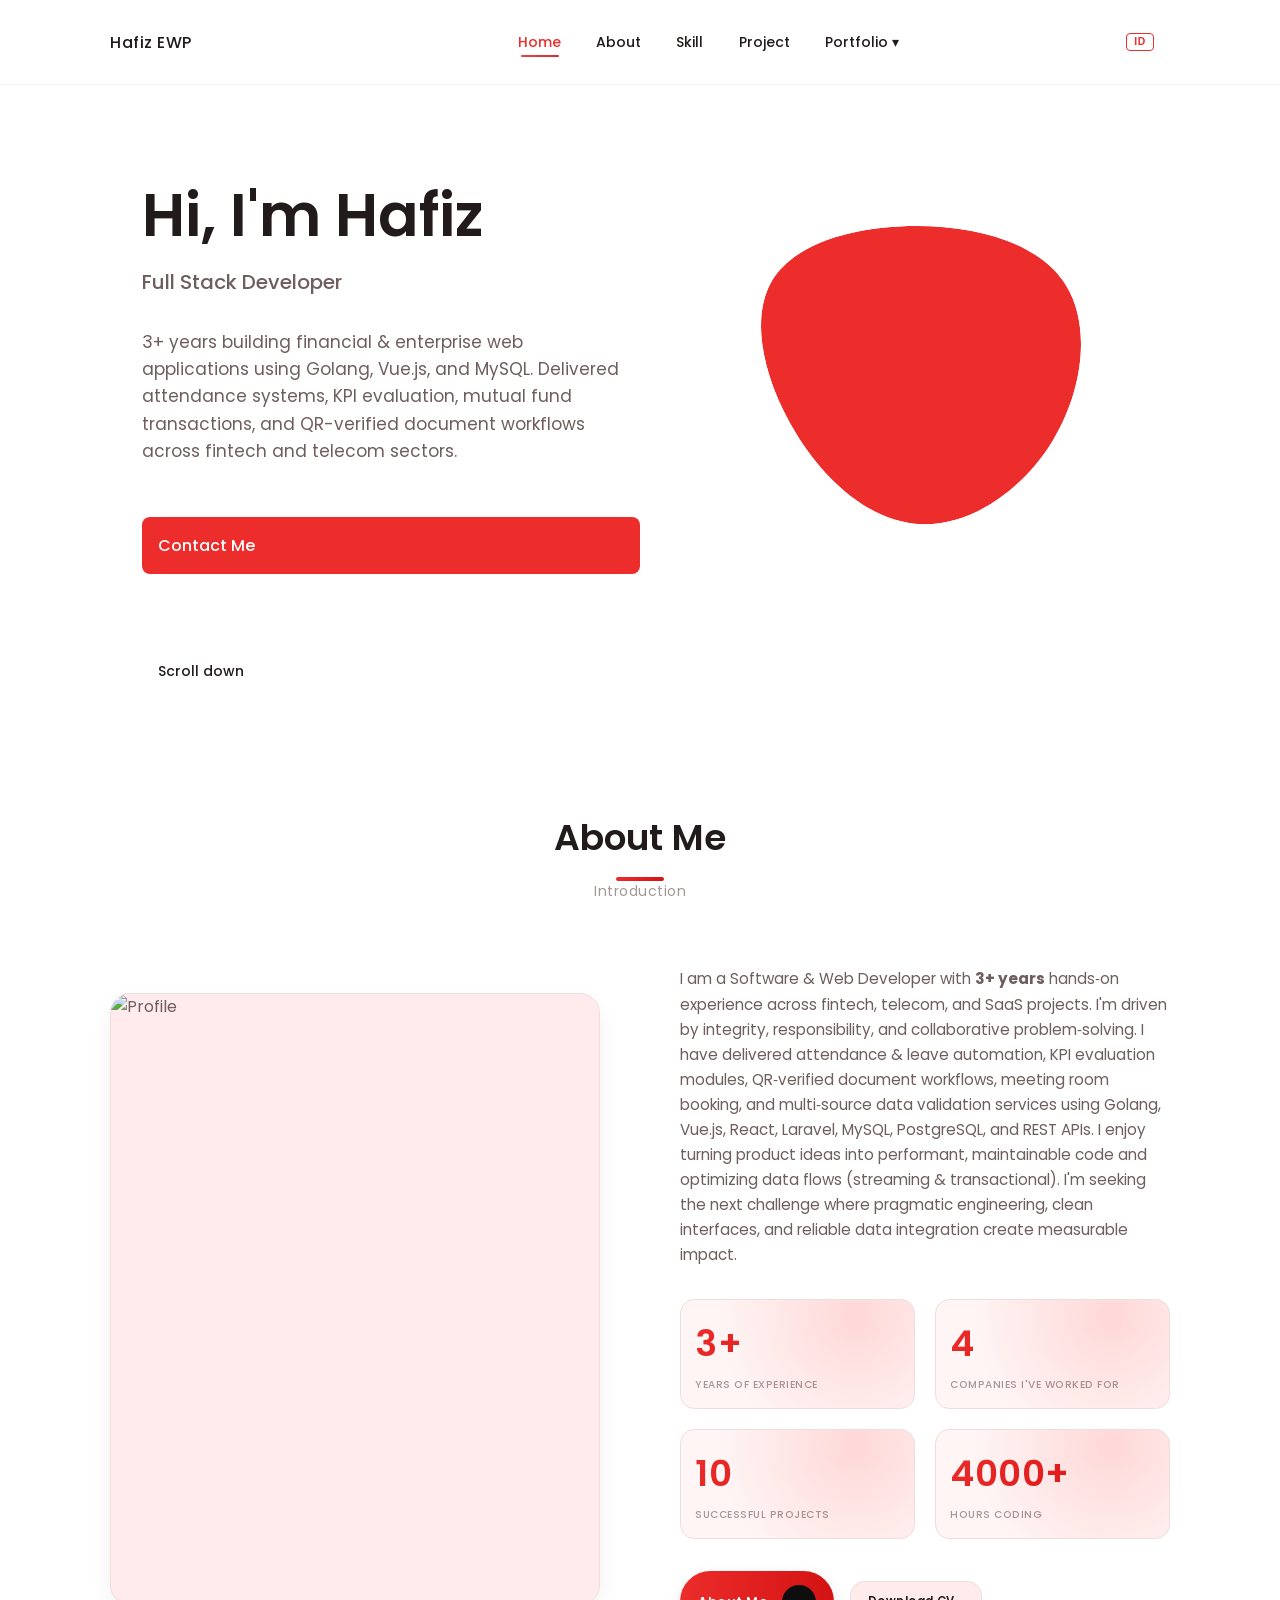
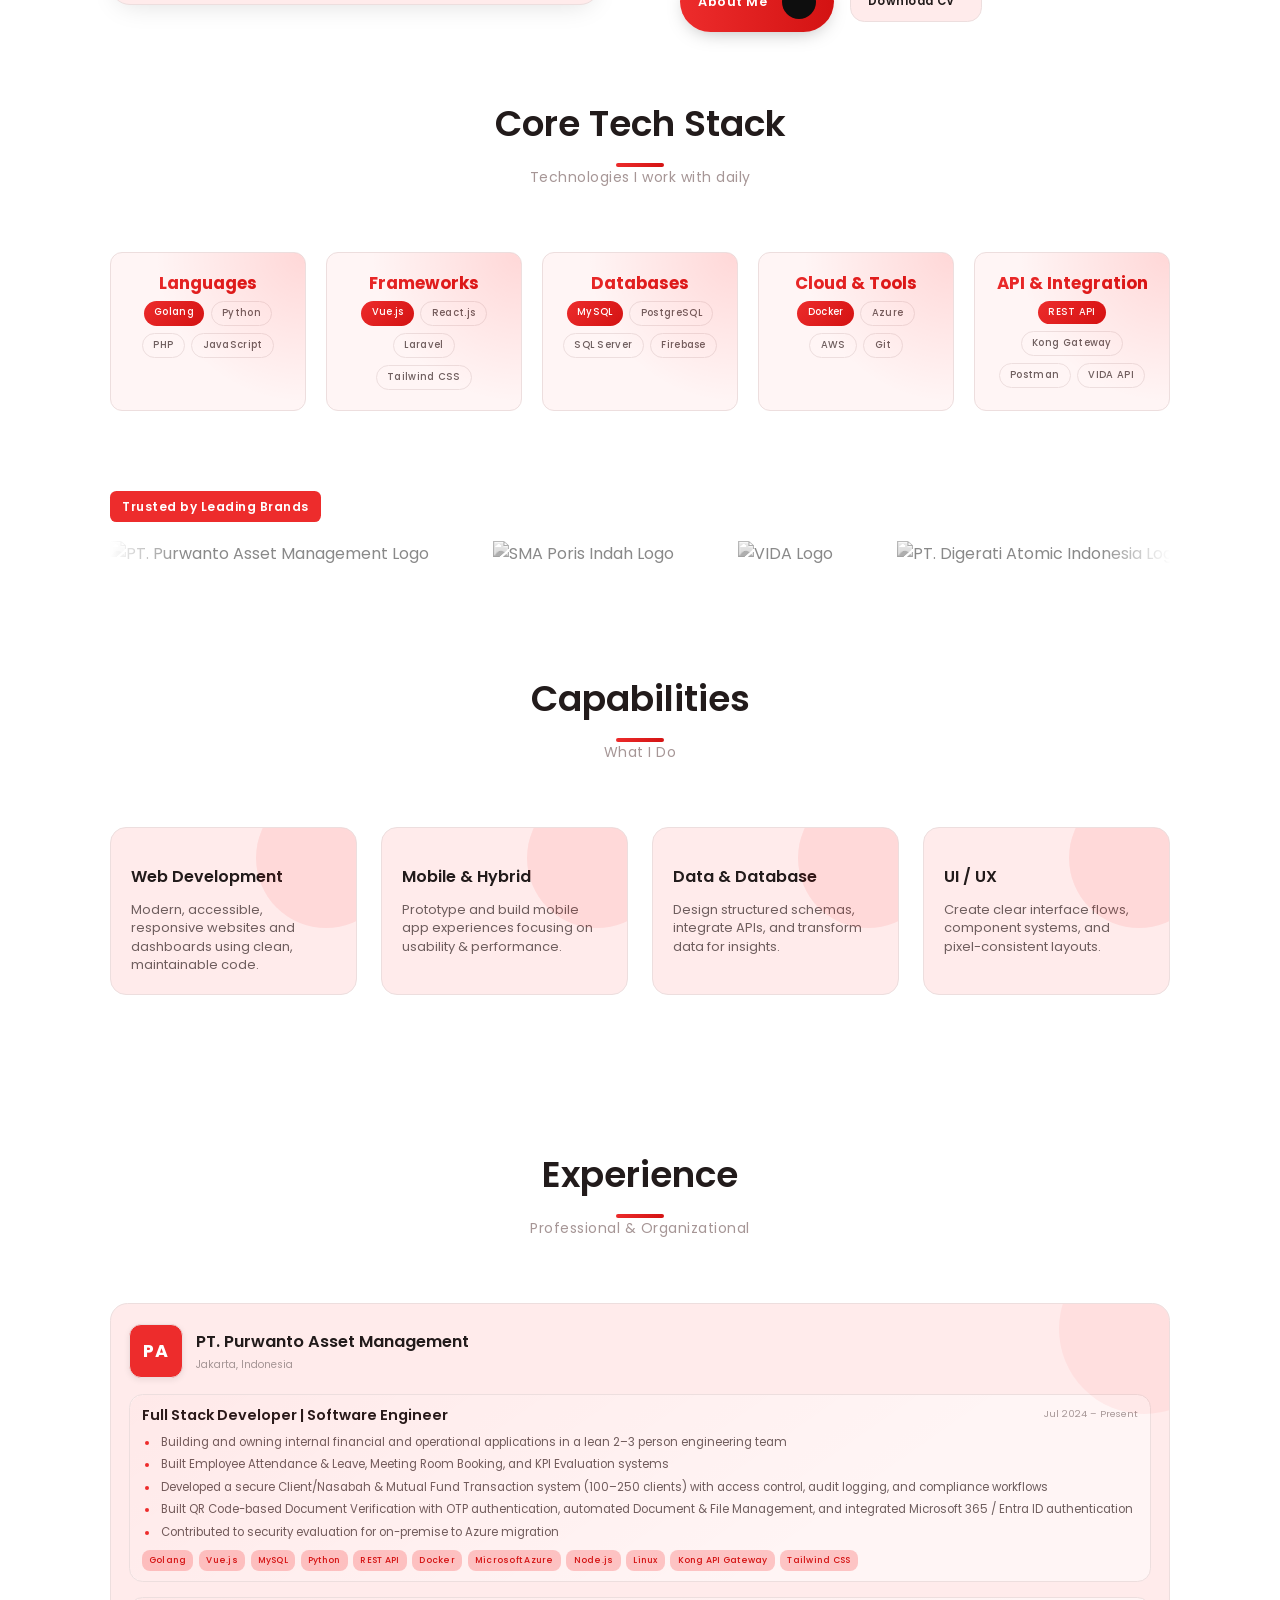
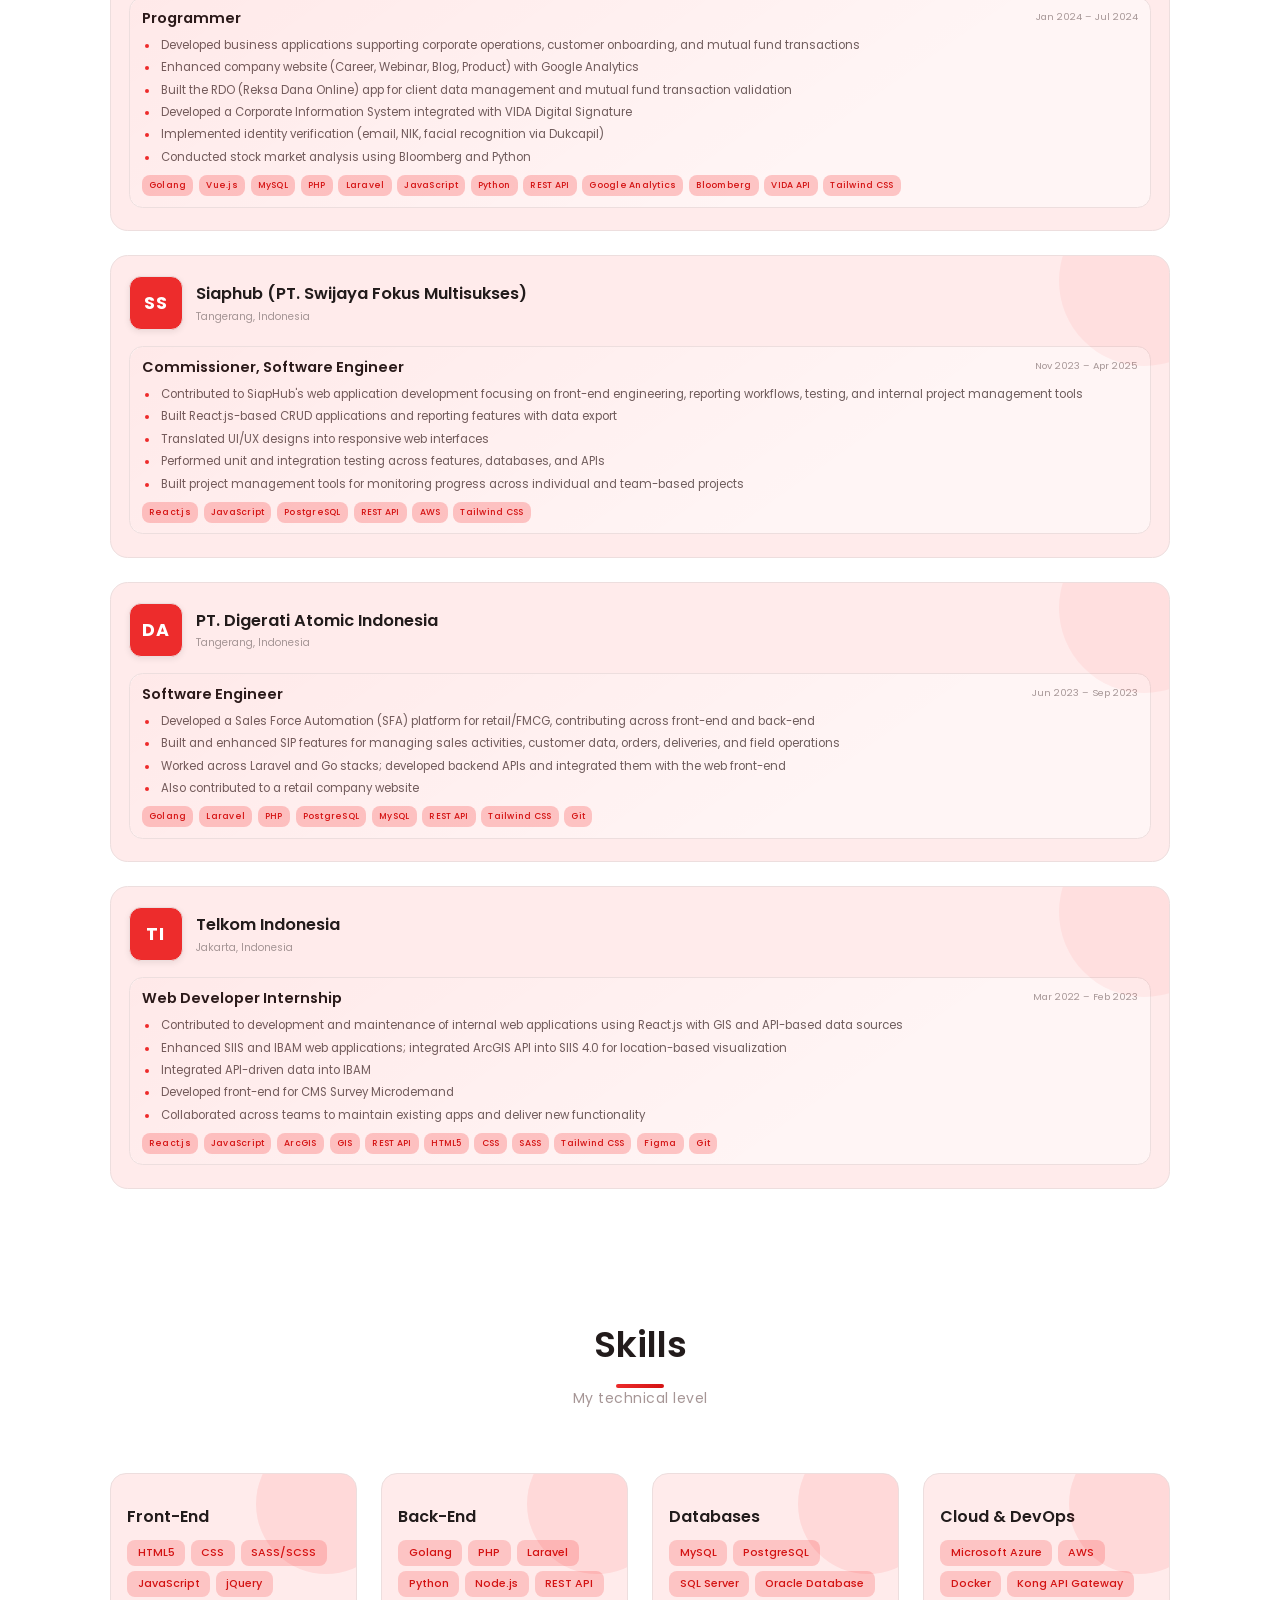
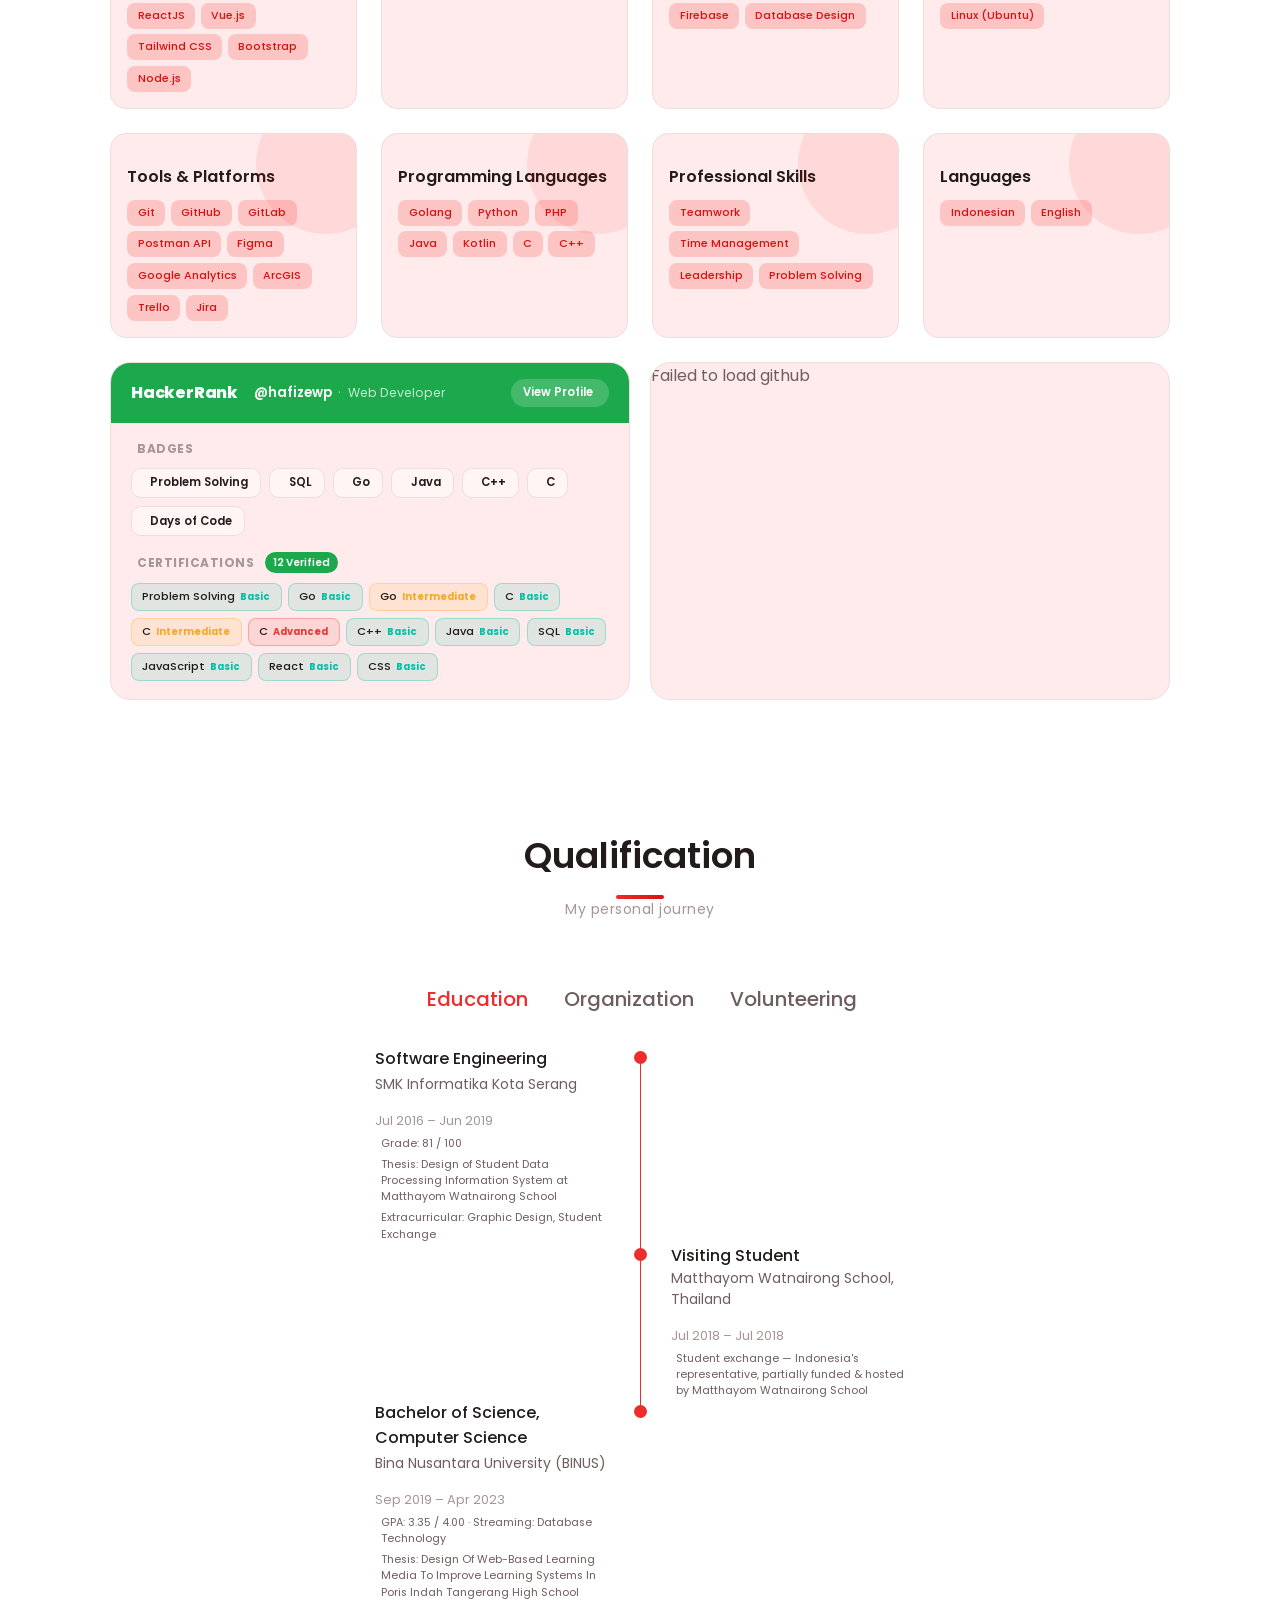
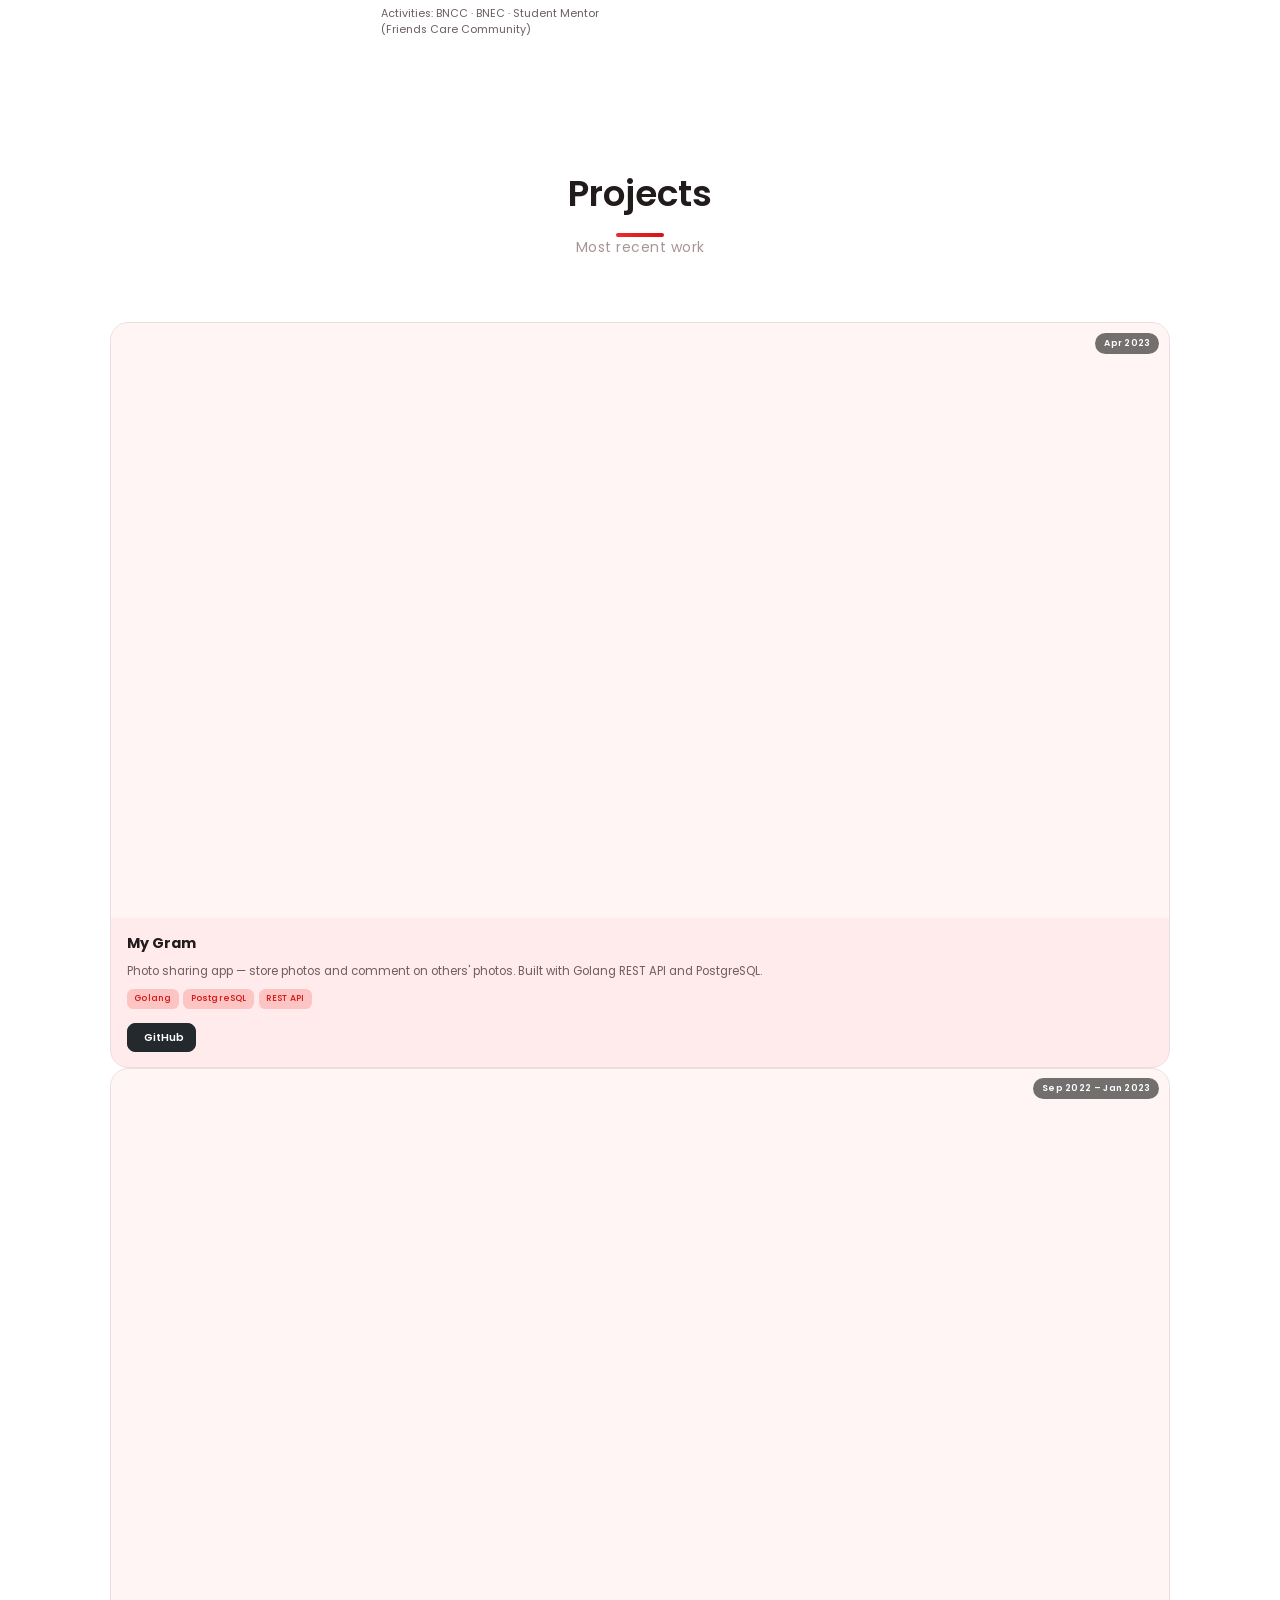
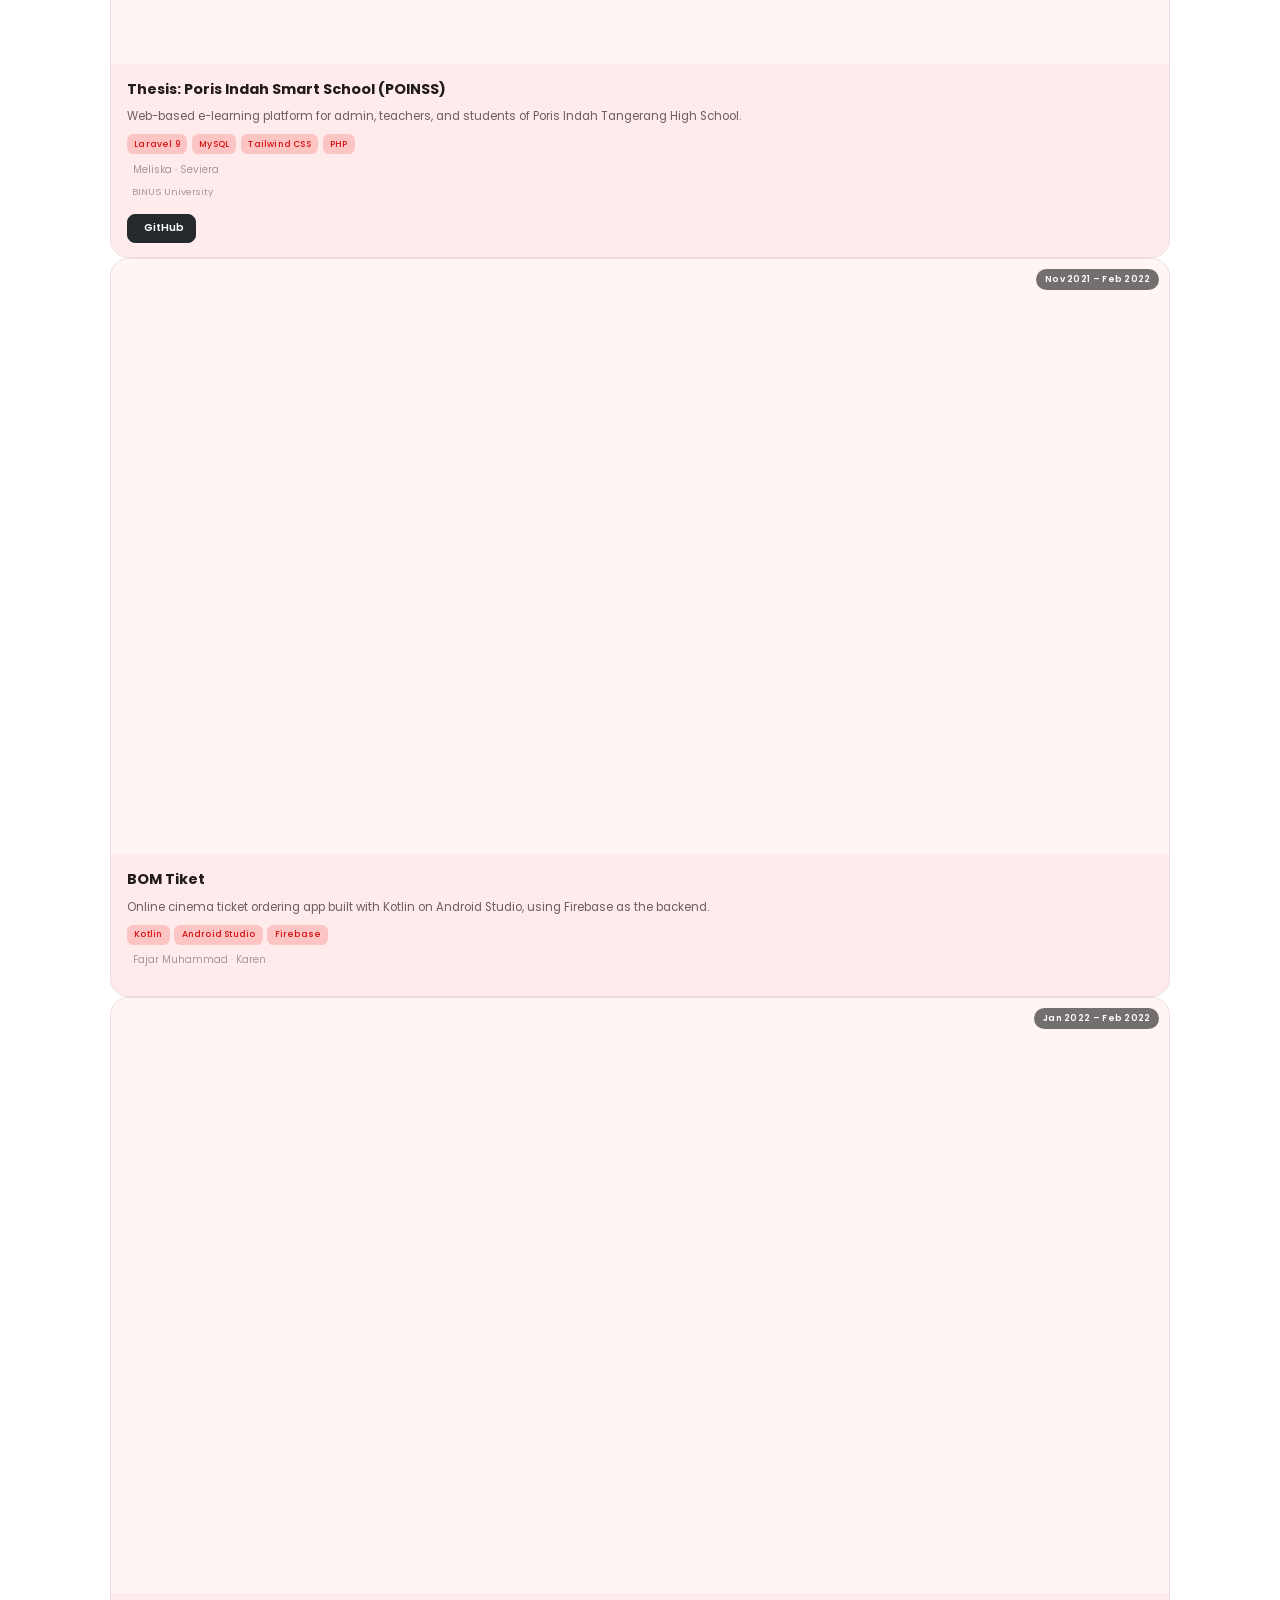
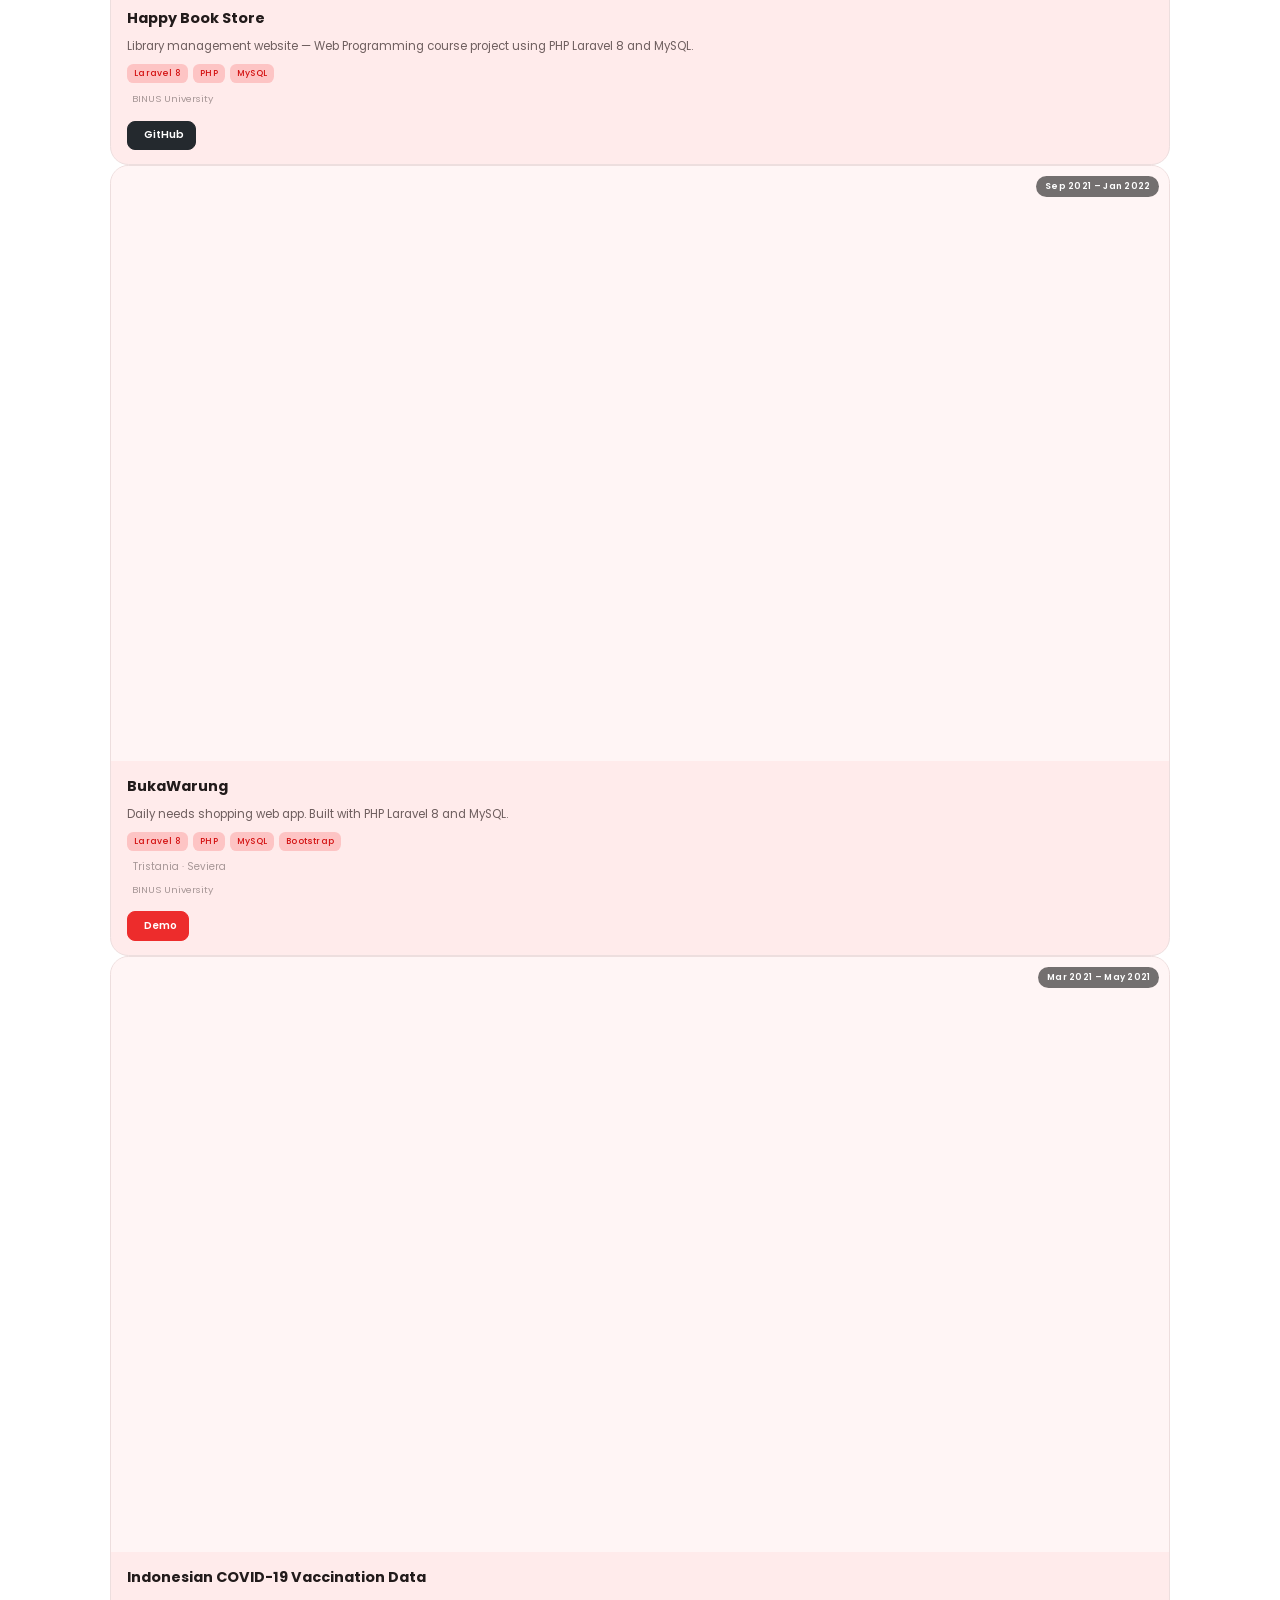
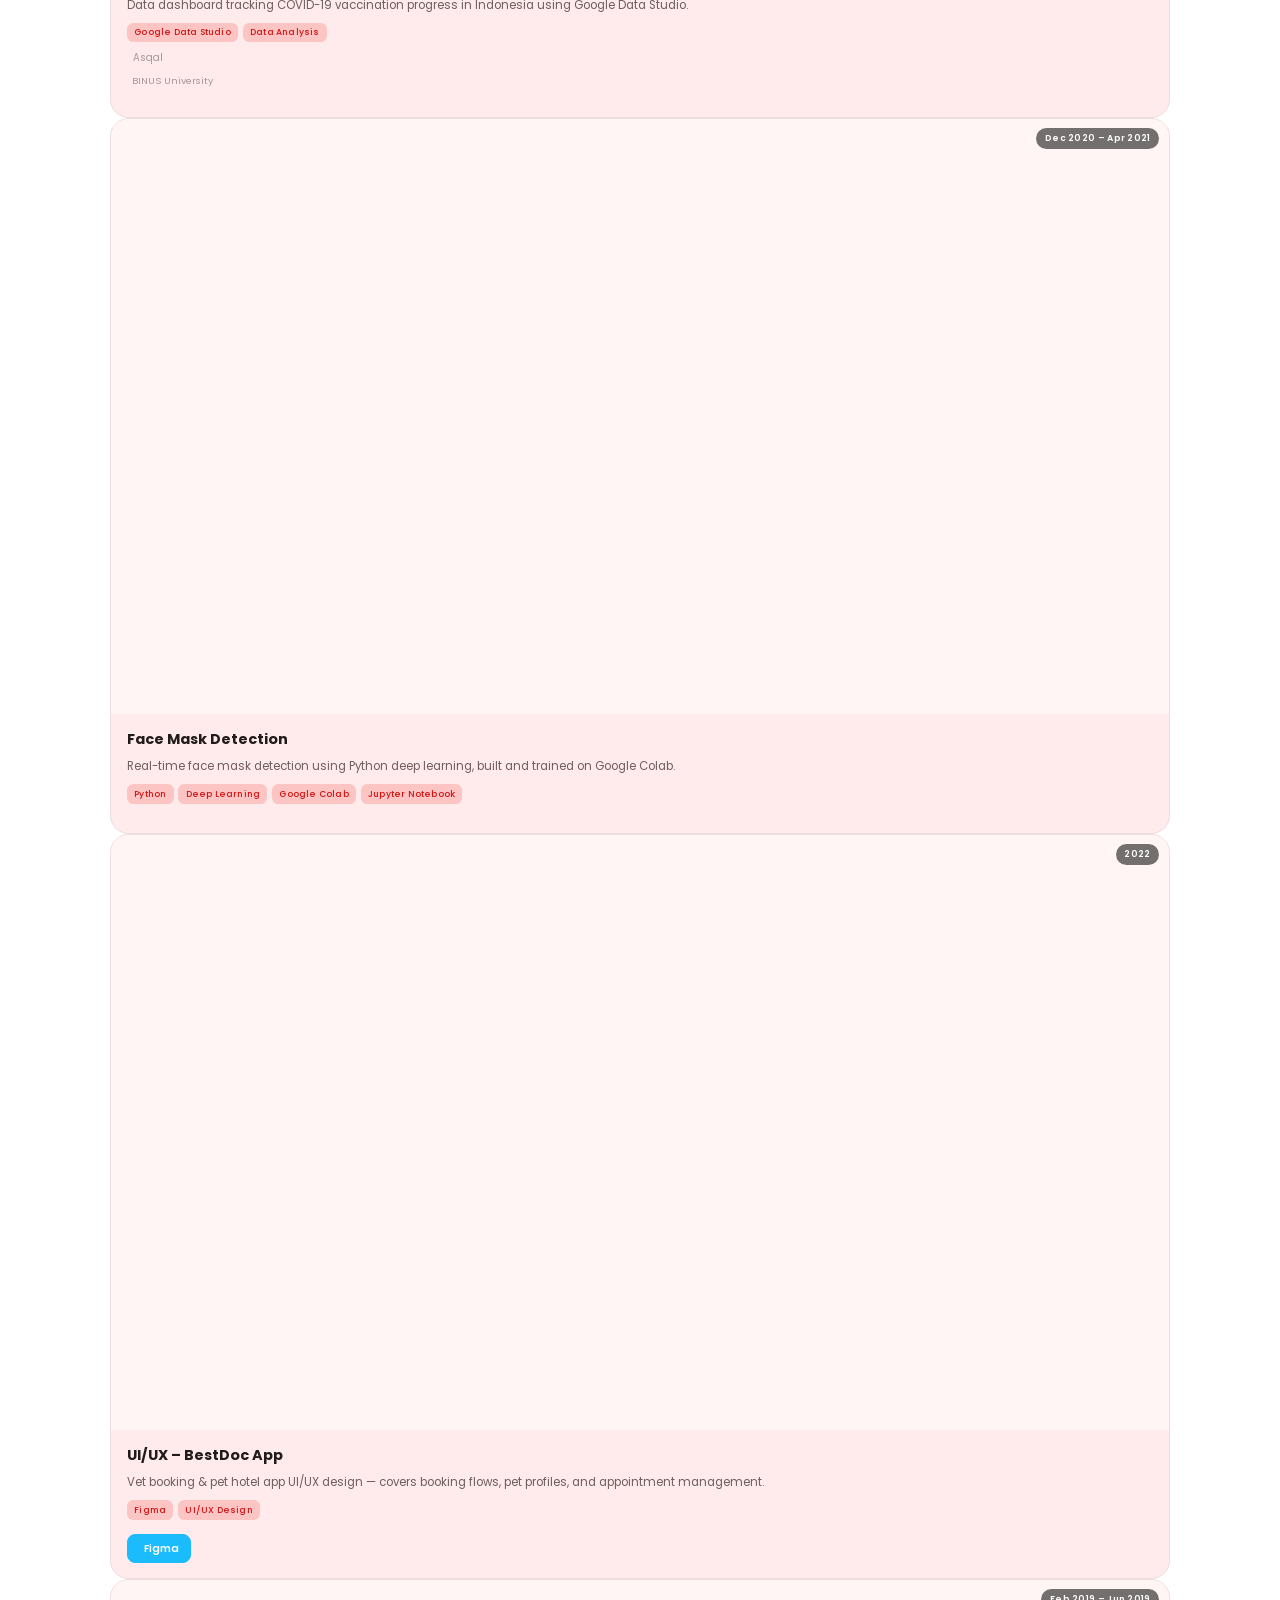
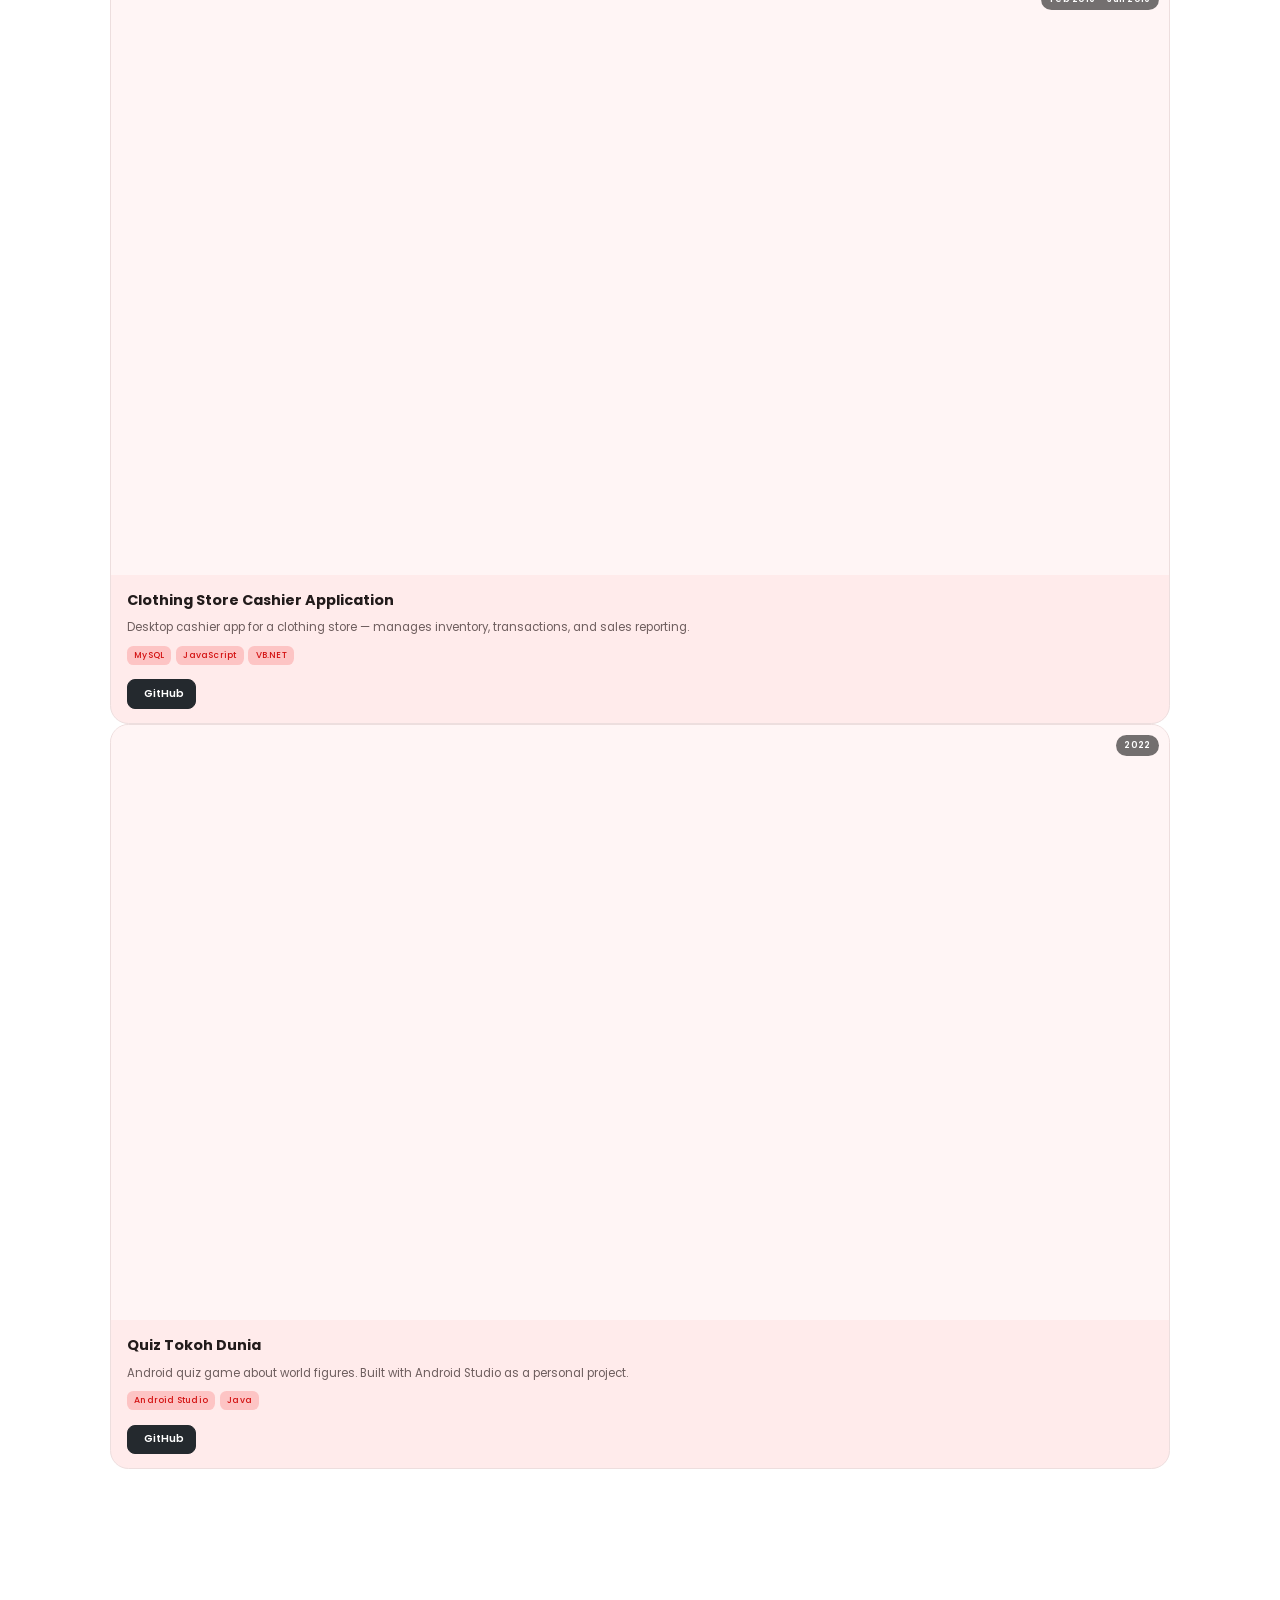
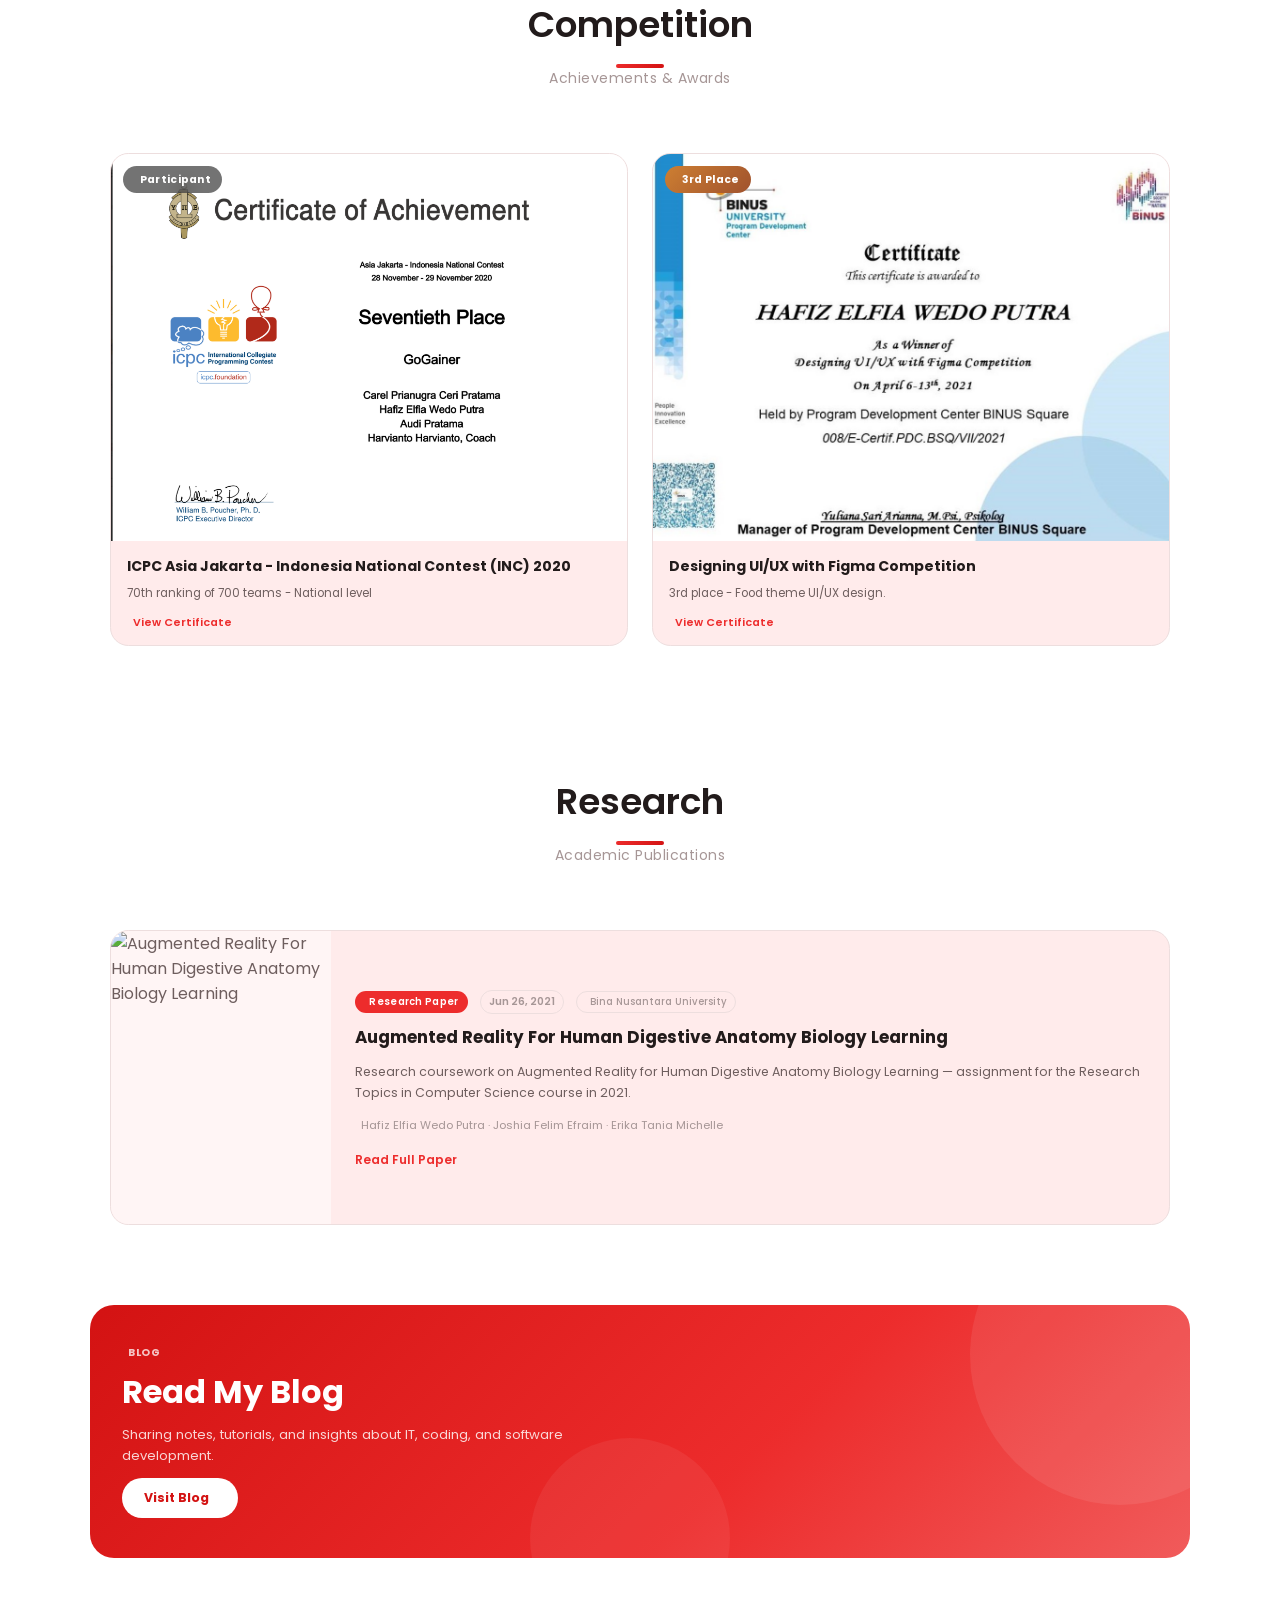
==== commit 7b00d264: "Add bilingual support (English / Indonesian) - New i18n system: en.json + id.json translation files " ====
--- a/index.html
+++ b/index.html
@@ -28,64 +28,64 @@
                 <ul class="nav_list grid">
                     <li class="nav_item">
                         <a href="#home" class="nav_link active-link">
-                            <i class="uil uil-estate nav_icon"></i> Home
+                            <i class="uil uil-estate nav_icon"></i> <span data-i18n="nav.home">Home</span>
                         </a>
                     </li>
                     <li class="nav_item">
                         <a href="#about" class="nav_link">
-                            <i class="uil uil-user nav_icon"></i> About
+                            <i class="uil uil-user nav_icon"></i> <span data-i18n="nav.about">About</span>
                         </a>
                     </li>
                     <li class="nav_item">
                         <a href="#skills" class="nav_link">
-                            <i class="uil uil-file-alt nav_icon"></i> Skill
+                            <i class="uil uil-file-alt nav_icon"></i> <span data-i18n="nav.skill">Skill</span>
                         </a>
                     </li>
                     <li class="nav_item">
                         <a href="#project" class="nav_link">
-                            <i class="uil uil-brackets-curly nav_icon"></i> Project
+                            <i class="uil uil-brackets-curly nav_icon"></i> <span data-i18n="nav.project">Project</span>
                         </a>
                     </li>
                     <!-- Desktop dropdown (hidden on mobile); groups long list -->
                     <li class="nav_item nav_item_dropdown" aria-haspopup="true">
-                        <a href="#project" class="nav_link nav_dropdown_trigger" aria-expanded="false">Portfolio ▾</a>
+                        <a href="#project" class="nav_link nav_dropdown_trigger" aria-expanded="false"><span data-i18n="nav.portfolio">Portfolio ▾</span></a>
                         <ul class="nav_submenu" aria-label="Portfolio sections">
-                            <li><a href="#capabilities" class="nav_link nav_sub_link">Capabilities</a></li>
-                            <li><a href="#experience" class="nav_link nav_sub_link">Experience</a></li>
-                            <li><a href="#competition" class="nav_link nav_sub_link">Competition</a></li>
-                            <li><a href="#research" class="nav_link nav_sub_link">Research</a></li>
-                            <li><a href="#certificate" class="nav_link nav_sub_link">Certificate</a></li>
-                            <li><a href="#running" class="nav_link nav_sub_link">Running</a></li>
+                            <li><a href="#capabilities" class="nav_link nav_sub_link" data-i18n="nav.capabilities">Capabilities</a></li>
+                            <li><a href="#experience" class="nav_link nav_sub_link" data-i18n="nav.experience">Experience</a></li>
+                            <li><a href="#competition" class="nav_link nav_sub_link" data-i18n="nav.competition">Competition</a></li>
+                            <li><a href="#research" class="nav_link nav_sub_link" data-i18n="nav.research">Research</a></li>
+                            <li><a href="#certificate" class="nav_link nav_sub_link" data-i18n="nav.certificate">Certificate</a></li>
+                            <li><a href="#running" class="nav_link nav_sub_link" data-i18n="nav.running">Running</a></li>
                         </ul>
                     </li>
                     <li class="nav_item">
                         <a href="#capabilities" class="nav_link nav_hide-desktop">
-                            <i class="uil uil-rocket nav_icon"></i> Capabilities
+                            <i class="uil uil-rocket nav_icon"></i> <span data-i18n="nav.capabilities">Capabilities</span>
                         </a>
                     </li>
                     <li class="nav_item">
                         <a href="#experience" class="nav_link nav_hide-desktop">
-                            <i class="uil uil-briefcase-alt nav_icon"></i> Experience
+                            <i class="uil uil-briefcase-alt nav_icon"></i> <span data-i18n="nav.experience">Experience</span>
                         </a>
                     </li>
                     <li class="nav_item">
                         <a href="#competition" class="nav_link nav_hide-desktop">
-                            <i class="uil uil-trophy nav_icon"></i> Competition
+                            <i class="uil uil-trophy nav_icon"></i> <span data-i18n="nav.competition">Competition</span>
                         </a>
                     </li>
                     <li class="nav_item">
                         <a href="#research" class="nav_link nav_hide-desktop">
-                            <i class="uil uil-search-alt nav_icon"></i> Research
+                            <i class="uil uil-search-alt nav_icon"></i> <span data-i18n="nav.research">Research</span>
                         </a>
                     </li>
                     <li class="nav_item">
                         <a href="#certificate" class="nav_link nav_hide-desktop">
-                            <i class="uil uil-clipboard nav_icon"></i> Certificate
+                            <i class="uil uil-clipboard nav_icon"></i> <span data-i18n="nav.certificate">Certificate</span>
                         </a>
                     </li>
                     <li class="nav_item">
                         <a href="#running" class="nav_link nav_hide-desktop">
-                            <i class="uil uil-running nav_icon"></i> Running
+                            <i class="uil uil-running nav_icon"></i> <span data-i18n="nav.running">Running</span>
                         </a>
                     </li>
                     
@@ -99,6 +99,8 @@
             </div>
 
             <div class="nav_btns">
+                <!-- Language toggle -->
+                <button class="lang_toggle" id="lang-toggle" title="Switch language">ID</button>
                 <!-- Theme change button -->
                 <i class="uil uil-moon change-theme" id="theme-button"></i>
 
@@ -150,14 +152,14 @@
                         <h3 class="home_subtitle">Full Stack Developer</h3>
                         <p class="home_description">3+ years building financial & enterprise web applications using Golang, Vue.js, and MySQL. Delivered attendance systems, KPI evaluation, mutual fund transactions, and QR-verified document workflows across fintech and telecom sectors.</p>
                         <a href="#contact" class="button button--flex">
-                            Contact Me <i class="uil uil-message button_icon"></i>
+                            <span data-i18n="home.cta">Contact Me</span> <i class="uil uil-message button_icon"></i>
                         </a>
                     </div>
                 </div>
                 <div class="home_scroll">
                     <a href="#about" class="home_scroll-button button--flex">
                         <i class="uil uil-mouse-alt home_scroll-mouse"></i>
-                        <span class="home_scroll-name">Scroll down</span>
+                        <span class="home_scroll-name" data-i18n="home.scroll">Scroll down</span>
                         <i class="uil uil-arrow-down home_scroll-arrow"></i>
                     </a>
                 </div>
@@ -166,40 +168,40 @@
 
         <!--==================== ABOUT ====================-->
         <section class="about section" id="about">
-            <h2 class="section_title">About Me</h2>
-            <span class="section_subtitle">Introduction</span>
+            <h2 class="section_title" data-i18n="about.title">About Me</h2>
+            <span class="section_subtitle" data-i18n="about.subtitle">Introduction</span>
             <div class="about_container container about_layout">
                 <div class="about_photo">
                     <img src="assets/img/about.png" alt="Profile" class="about_photo_img" loading="lazy">
                 </div>
                 <div class="about_content">
-                    <p class="about_text">
+                    <p class="about_text" data-i18n-html="about.text">
                         I am a Software & Web Developer with <strong>3+ years</strong> hands‑on experience across fintech, telecom, and SaaS projects. I’m driven by integrity, responsibility, and collaborative problem‑solving. I have delivered attendance & leave automation, KPI evaluation modules, QR‑verified document workflows, meeting room booking, and multi‑source data validation services using Golang, Vue.js, React, Laravel, MySQL, PostgreSQL, and REST APIs. I enjoy turning product ideas into performant, maintainable code and optimizing data flows (streaming & transactional). I’m seeking the next challenge where pragmatic engineering, clean interfaces, and reliable data integration create measurable impact.
                     </p>
                     <div class="about_metrics">
                         <div class="about_metric">
                             <div class="about_metric_value">3+</div>
-                            <div class="about_metric_label">Years of Experience</div>
+                            <div class="about_metric_label" data-i18n="about.metric.experience">Years of Experience</div>
                         </div>
                         <div class="about_metric">
                             <div class="about_metric_value" id="about-companies">…</div>
-                            <div class="about_metric_label">Companies I've Worked For</div>
+                            <div class="about_metric_label" data-i18n="about.metric.companies">Companies I've Worked For</div>
                         </div>
                         <div class="about_metric">
                             <div class="about_metric_value" id="about-projects">…</div>
-                            <div class="about_metric_label">Successful Projects</div>
+                            <div class="about_metric_label" data-i18n="about.metric.projects">Successful Projects</div>
                         </div>
                         <div class="about_metric">
                             <div class="about_metric_value">4000+</div>
-                            <div class="about_metric_label">Hours Coding</div>
+                            <div class="about_metric_label" data-i18n="about.metric.hours">Hours Coding</div>
                         </div>
                     </div>
                     <div class="about_actions">
                         <a href="#about" class="about_primary_btn" aria-label="Learn more about me">
-                            <span>About Me</span>
+                            <span data-i18n="about.btn.about">About Me</span>
                             <span class="about_btn_icon"><i class="uil uil-arrow-right"></i></span>
                         </a>
-                        <a download href="assets/pdf/27 CV ATS - Hafiz Elfia Wedo Putra.pdf" class="about_secondary_btn" aria-label="Download my CV">Download CV<i class="uil uil-download-alt"></i></a>
+                        <a download href="assets/pdf/27 CV ATS - Hafiz Elfia Wedo Putra.pdf" class="about_secondary_btn" aria-label="Download my CV"><span data-i18n="about.btn.cv">Download CV</span><i class="uil uil-download-alt"></i></a>
                     </div>
                 </div>
             </div>
@@ -207,8 +209,8 @@
 
         <!--==================== SKILLS SNAPSHOT ====================-->
         <section class="stats_section" id="skills-snapshot">
-            <h2 class="section_title">Core Tech Stack</h2>
-            <span class="section_subtitle">Technologies I work with daily</span>
+            <h2 class="section_title" data-i18n="stack.title">Core Tech Stack</h2>
+            <span class="section_subtitle" data-i18n="stack.subtitle">Technologies I work with daily</span>
             <div class="container stats_container">
                 <div class="stat_item">
                     <div class="stat_value">Languages</div>
@@ -261,7 +263,7 @@
         <!--==================== BRANDS MARQUEE ====================-->
         <section class="brands_section">
             <div class="container">
-                <h3 class="brands_title">Trusted by Leading Brands</h3>
+                <h3 class="brands_title" data-i18n="brands.title">Trusted by Leading Brands</h3>
                 <div class="brands_strip">
                     <div class="brands_fade_left"></div>
                     <div class="brands_fade_right"></div>
@@ -273,22 +275,22 @@
 
         <!--==================== CAPABILITIES (moved) ====================-->
         <section class="capabilities_section" id="capabilities">
-            <h2 class="section_title">Capabilities</h2>
-            <span class="section_subtitle">What I Do</span>
+            <h2 class="section_title" data-i18n="capabilities.title">Capabilities</h2>
+            <span class="section_subtitle" data-i18n="capabilities.subtitle">What I Do</span>
             <div class="container capabilities_grid" id="capabilities-grid"></div>
         </section>
 
         <!--==================== EXPERIENCE ====================-->
         <section class="experience section" id="experience">
-            <h2 class="section_title">Experience</h2>
-            <span class="section_subtitle">Professional & Organizational</span>
+            <h2 class="section_title" data-i18n="experience.title">Experience</h2>
+            <span class="section_subtitle" data-i18n="experience.subtitle">Professional & Organizational</span>
             <div class="experience_container container" id="experience-container"></div>
         </section>
 
         <!--==================== SKILLS (Card Style) ====================-->
         <section class="skills section" id="skills">
-            <h2 class="section_title">Skills</h2>
-            <span class="section_subtitle">My technical level</span>
+            <h2 class="section_title" data-i18n="skills.title">Skills</h2>
+            <span class="section_subtitle" data-i18n="skills.subtitle">My technical level</span>
             <div class="skills_cards container skills_cards_grid" id="skills-cards"></div>
 
             <!-- Coding Profiles -->
@@ -300,19 +302,19 @@
 
         <!--==================== QUALIFICATION ====================-->
         <section class="qualification section">
-            <h2 class="section_title">Qualification</h2>
-            <span class="section_subtitle">My personal journey</span>
+            <h2 class="section_title" data-i18n="qualification.title">Qualification</h2>
+            <span class="section_subtitle" data-i18n="qualification.subtitle">My personal journey</span>
 
             <div class="qualification_container container">
                 <div class="qualification_tabs">
                     <div class="qualification_button button--flex qualification_active" data-target="#education">
-                        <i class="uil uil-graduation-cap qualification_icon"></i> Education
+                        <i class="uil uil-graduation-cap qualification_icon"></i> <span data-i18n="qualification.tab.education">Education</span>
                     </div>
                     <div class="qualification_button button--flex" data-target="#work">
-                        <i class="uil uil-building qualification_icon"></i> Organization
+                        <i class="uil uil-building qualification_icon"></i> <span data-i18n="qualification.tab.organization">Organization</span>
                     </div>
                     <div class="qualification_button button--flex" data-target="#volunteering">
-                        <i class="uil uil-heart qualification_icon"></i> Volunteering
+                        <i class="uil uil-heart qualification_icon"></i> <span data-i18n="qualification.tab.volunteering">Volunteering</span>
                     </div>
                 </div>
 
@@ -331,8 +333,8 @@
 
         <!--==================== PORTFOLIO ====================-->
         <section class="portfolio section" id="project">
-            <h2 class="section_title">Projects</h2>
-            <span class="section_subtitle">Most recent work</span>
+            <h2 class="section_title" data-i18n="portfolio.title">Projects</h2>
+            <span class="section_subtitle" data-i18n="portfolio.subtitle">Most recent work</span>
 
             <div class="portfolio_container container swiper-container">
                 <div class="swiper-wrapper" id="projects-wrapper"></div>
@@ -368,15 +370,15 @@
 
         <!--==================== COMPETITION ====================-->
         <section class="section" id="competition">
-            <h2 class="section_title">Competition</h2>
-            <span class="section_subtitle">Achievements & Awards</span>
+            <h2 class="section_title" data-i18n="competition.title">Competition</h2>
+            <span class="section_subtitle" data-i18n="competition.subtitle">Achievements & Awards</span>
             <div class="awards_grid container" id="competitions-wrapper"></div>
         </section>
 
         <!--==================== RESEARCH ====================-->
         <section class="section" id="research">
-            <h2 class="section_title">Research</h2>
-            <span class="section_subtitle">Academic Publications</span>
+            <h2 class="section_title" data-i18n="research.title">Research</h2>
+            <span class="section_subtitle" data-i18n="research.subtitle">Academic Publications</span>
             <div class="research_list container" id="research-wrapper"></div>
         </section>
 
@@ -384,11 +386,11 @@
         <section class="cta_section">
             <div class="cta_inner container">
                 <div class="cta_content">
-                    <span class="cta_label"><i class="uil uil-rss"></i> Blog</span>
-                    <h2 class="cta_title">Read My Blog</h2>
-                    <p class="cta_desc">Sharing notes, tutorials, and insights about IT, coding, and software development.</p>
+                    <span class="cta_label"><i class="uil uil-rss"></i> <span data-i18n="blog.label">Blog</span></span>
+                    <h2 class="cta_title" data-i18n="blog.title">Read My Blog</h2>
+                    <p class="cta_desc" data-i18n="blog.desc">Sharing notes, tutorials, and insights about IT, coding, and software development.</p>
                     <a href="https://hafizewp.wixsite.com/website/blog" target="_blank" class="cta_btn">
-                        Visit Blog <i class="uil uil-arrow-right"></i>
+                        <span data-i18n="blog.btn">Visit Blog</span> <i class="uil uil-arrow-right"></i>
                     </a>
                 </div>
                 <div class="cta_deco" aria-hidden="true">
@@ -399,23 +401,23 @@
 
         <!--==================== CERTIFICATE ====================-->
         <section class="section" id="certificate">
-            <h2 class="section_title">Certificate</h2>
-            <span class="section_subtitle">Credentials & Learning</span>
+            <h2 class="section_title" data-i18n="certificate.title">Certificate</h2>
+            <span class="section_subtitle" data-i18n="certificate.subtitle">Credentials & Learning</span>
             <div class="certs_grouped container" id="events-wrapper"></div>
         </section>
 
         <!--==================== RUNNING ====================-->
         <section class="section" id="running">
-            <h2 class="section_title">Running</h2>
-            <span class="section_subtitle">Sport & Marathon Events</span>
+            <h2 class="section_title" data-i18n="running.title">Running</h2>
+            <span class="section_subtitle" data-i18n="running.subtitle">Sport & Marathon Events</span>
 
             <!-- Strava Stats Widget -->
             <div class="strava_widget container" id="strava-widget">
                 <div class="strava_widget_header">
                     <svg class="strava_logo" width="22" height="22" viewBox="0 0 24 24" xmlns="http://www.w3.org/2000/svg" aria-label="Strava"><path d="M15.387 17.944l-2.089-4.116h-3.065L15.387 24l5.15-10.172h-3.066m-7.008-5.599l2.836 5.598h4.172L10.463 0 5 13.828h4.172"/></svg>
-                    <span class="strava_widget_label">Strava Stats</span>
+                    <span class="strava_widget_label" data-i18n="strava.label">Strava Stats</span>
                     <a class="strava_profile_link" href="https://www.strava.com/athletes/26880798" target="_blank" rel="noopener">
-                        View Profile <i class="uil uil-external-link-alt"></i>
+                        <span data-i18n="strava.viewProfile">View Profile</span> <i class="uil uil-external-link-alt"></i>
                     </a>
                 </div>
                 <div class="strava_stats_grid" id="strava-stats">
@@ -429,40 +431,40 @@
 
         <!--==================== CONTACT ME ====================-->
         <section class="contact section" id="contact">
-            <h2 class="section_title">Contact Me</h2>
-            <span class="section_subtitle">Get in touch</span>
+            <h2 class="section_title" data-i18n="contact.title">Contact Me</h2>
+            <span class="section_subtitle" data-i18n="contact.subtitle">Get in touch</span>
             <div class="contact_container container">
                 <div class="contact_cards">
                     <div class="contact_card reveal">
                         <div class="contact_card_icon"><i class="uil uil-envelope"></i></div>
-                        <h3 class="contact_card_title">Email</h3>
+                        <h3 class="contact_card_title" data-i18n="contact.email">Email</h3>
                         <p class="contact_card_value" data-copy="hafizewp22@outlook.com">hafizewp22@outlook.com</p>
-                        <button class="contact_card_action" data-copy-btn>Copy</button>
+                        <button class="contact_card_action" data-copy-btn data-i18n="contact.copy">Copy</button>
                     </div>
                     <div class="contact_card reveal">
                         <div class="contact_card_icon"><i class="uil uil-map-marker"></i></div>
-                        <h3 class="contact_card_title">Location</h3>
+                        <h3 class="contact_card_title" data-i18n="contact.location">Location</h3>
                         <p class="contact_card_value" data-copy="Serang, Indonesia">Serang, Indonesia</p>
-                        <button class="contact_card_action" data-copy-btn>Copy</button>
+                        <button class="contact_card_action" data-copy-btn data-i18n="contact.copy">Copy</button>
                     </div>
                     <div class="contact_card reveal">
                         <div class="contact_card_icon"><i class="uil uil-linkedin-alt"></i></div>
-                        <h3 class="contact_card_title">LinkedIn</h3>
+                        <h3 class="contact_card_title" data-i18n="contact.linkedin">LinkedIn</h3>
                         <p class="contact_card_value">/in/hafizewp</p>
-                        <a class="contact_card_action" href="https://www.linkedin.com/in/hafizewp/" target="_blank">Open</a>
+                        <a class="contact_card_action" href="https://www.linkedin.com/in/hafizewp/" target="_blank" data-i18n="contact.open">Open</a>
                     </div>
                     <div class="contact_card reveal">
                         <div class="contact_card_icon"><i class="uil uil-github-alt"></i></div>
-                        <h3 class="contact_card_title">GitHub</h3>
+                        <h3 class="contact_card_title" data-i18n="contact.github">GitHub</h3>
                         <p class="contact_card_value">@hafizewp22</p>
-                        <a class="contact_card_action" href="https://github.com/hafizewp22" target="_blank">Open</a>
+                        <a class="contact_card_action" href="https://github.com/hafizewp22" target="_blank" data-i18n="contact.open">Open</a>
                     </div>
                 </div>
                 <div class="contact_cta_box reveal">
-                    <h3 class="contact_cta_title">Let’s Collaborate</h3>
-                    <p class="contact_cta_text">Want to build a project together or need help with database streaming and web development? Reach out and I’ll respond soon.</p>
-                    <a href="mailto:hafizewp22@outlook.com?subject=Kolaborasi%20Project&body=Halo%20Hafiz,%0A%0ASaya%20ingin%20diskusi%20tentang%20project%20atau%20bantuan%20streaming%20database%20/%20web.%0A%0ATerima%20kasih." class="pill-btn pill-btn--gradient" aria-label="Start collaboration conversation">
-                        <span>Start Conversation</span>
+                    <h3 class="contact_cta_title" data-i18n="contact.cta.title">Let’s Collaborate</h3>
+                    <p class="contact_cta_text" data-i18n="contact.cta.text">Want to build a project together or need help with database streaming and web development? Reach out and I’ll respond soon.</p>
+                    <a href="mailto:hafizewp22@outlook.com?subject=Project%20Collaboration&body=Hi%20Hafiz,%0A%0AI’d%20like%20to%20discuss%20a%20project%20or%20get%20help%20with%20database%20streaming%20%2F%20web%20development.%0A%0AThank%20you." class="pill-btn pill-btn--gradient" aria-label="Start collaboration conversation">
+                        <span data-i18n="contact.cta.btn">Start Conversation</span>
                         <span class="pill-icon"><i class="uil uil-message"></i></span>
                     </a>
                 </div>
@@ -484,14 +486,14 @@
                             <a href="#services" class="footer_link ">Services</a>
                         </li> -->
                     <li>
-                        <a href="https://hafizewp.wixsite.com/website/blog" target="_blank" class="footer_link">Blog</a>
+                        <a href="https://hafizewp.wixsite.com/website/blog" target="_blank" class="footer_link" data-i18n="footer.blog">Blog</a>
                     </li>
                     <li>
                         <a href="https://www.scribd.com/user/298675331/hafizewp" target="_blank"
-                            class="footer_link">Research</a>
+                            class="footer_link" data-i18n="footer.research">Research</a>
                     </li>
                     <li>
-                        <a href="https://forms.office.com/r/BxU2A2NsT2" class="footer_link">Feedback</a>
+                        <a href="https://forms.office.com/r/BxU2A2NsT2" class="footer_link" data-i18n="footer.feedback">Feedback</a>
                     </li>
                 </ul>
 
@@ -518,7 +520,7 @@
                 </div>
             </div>
 
-            <p class="footer_copy">&#169; Hafiz E Wedo Putra. All right reserved</p>
+            <p class="footer_copy" data-i18n="footer.copy">&#169; Hafiz E Wedo Putra. All right reserved</p>
         </div>
 
     </footer>
@@ -546,7 +548,7 @@
                 <span class="pdf_modal_title" id="pdf-modal-title"></span>
                 <div class="pdf_modal_actions">
                     <a class="pdf_modal_download" id="pdf-modal-link" href="#" target="_blank" rel="noopener">
-                        <i class="uil uil-download-alt"></i> Download
+                        <i class="uil uil-download-alt"></i> <span data-i18n="pdf.download">Download</span>
                     </a>
                     <button class="pdf_modal_close" id="pdf-modal-close" aria-label="Close">
                         <i class="uil uil-times"></i>
@@ -554,8 +556,8 @@
                 </div>
             </div>
             <iframe class="pdf_modal_frame" id="pdf-modal-frame" src="" title="Certificate PDF" loading="lazy"></iframe>
-            <p class="pdf_modal_fallback">PDF tidak dapat ditampilkan di browser ini.
-                <a id="pdf-modal-fallback-link" href="#" target="_blank" rel="noopener">Buka / Download di sini</a>
+            <p class="pdf_modal_fallback"><span data-i18n="pdf.fallback">PDF cannot be displayed in this browser.</span>
+                <a id="pdf-modal-fallback-link" href="#" target="_blank" rel="noopener" data-i18n="pdf.fallbackLink">Open / Download here</a>
             </p>
         </div>
     </div>
--- a/assets/css/styles.css
+++ b/assets/css/styles.css
@@ -103,6 +103,25 @@
 
 .change-theme:hover{
     color: var(--first-color);
+}
+
+.lang_toggle{
+    background: none;
+    border: 1.5px solid var(--first-color);
+    color: var(--first-color);
+    font-size: .65rem;
+    font-weight: 700;
+    padding: .2rem .45rem;
+    border-radius: 4px;
+    cursor: pointer;
+    letter-spacing: .06em;
+    line-height: 1;
+    margin-right: var(--mb-1);
+    transition: background .2s, color .2s;
+}
+.lang_toggle:hover{
+    background: var(--first-color);
+    color: #fff;
 }
 
 /*==================== BASE ====================*/
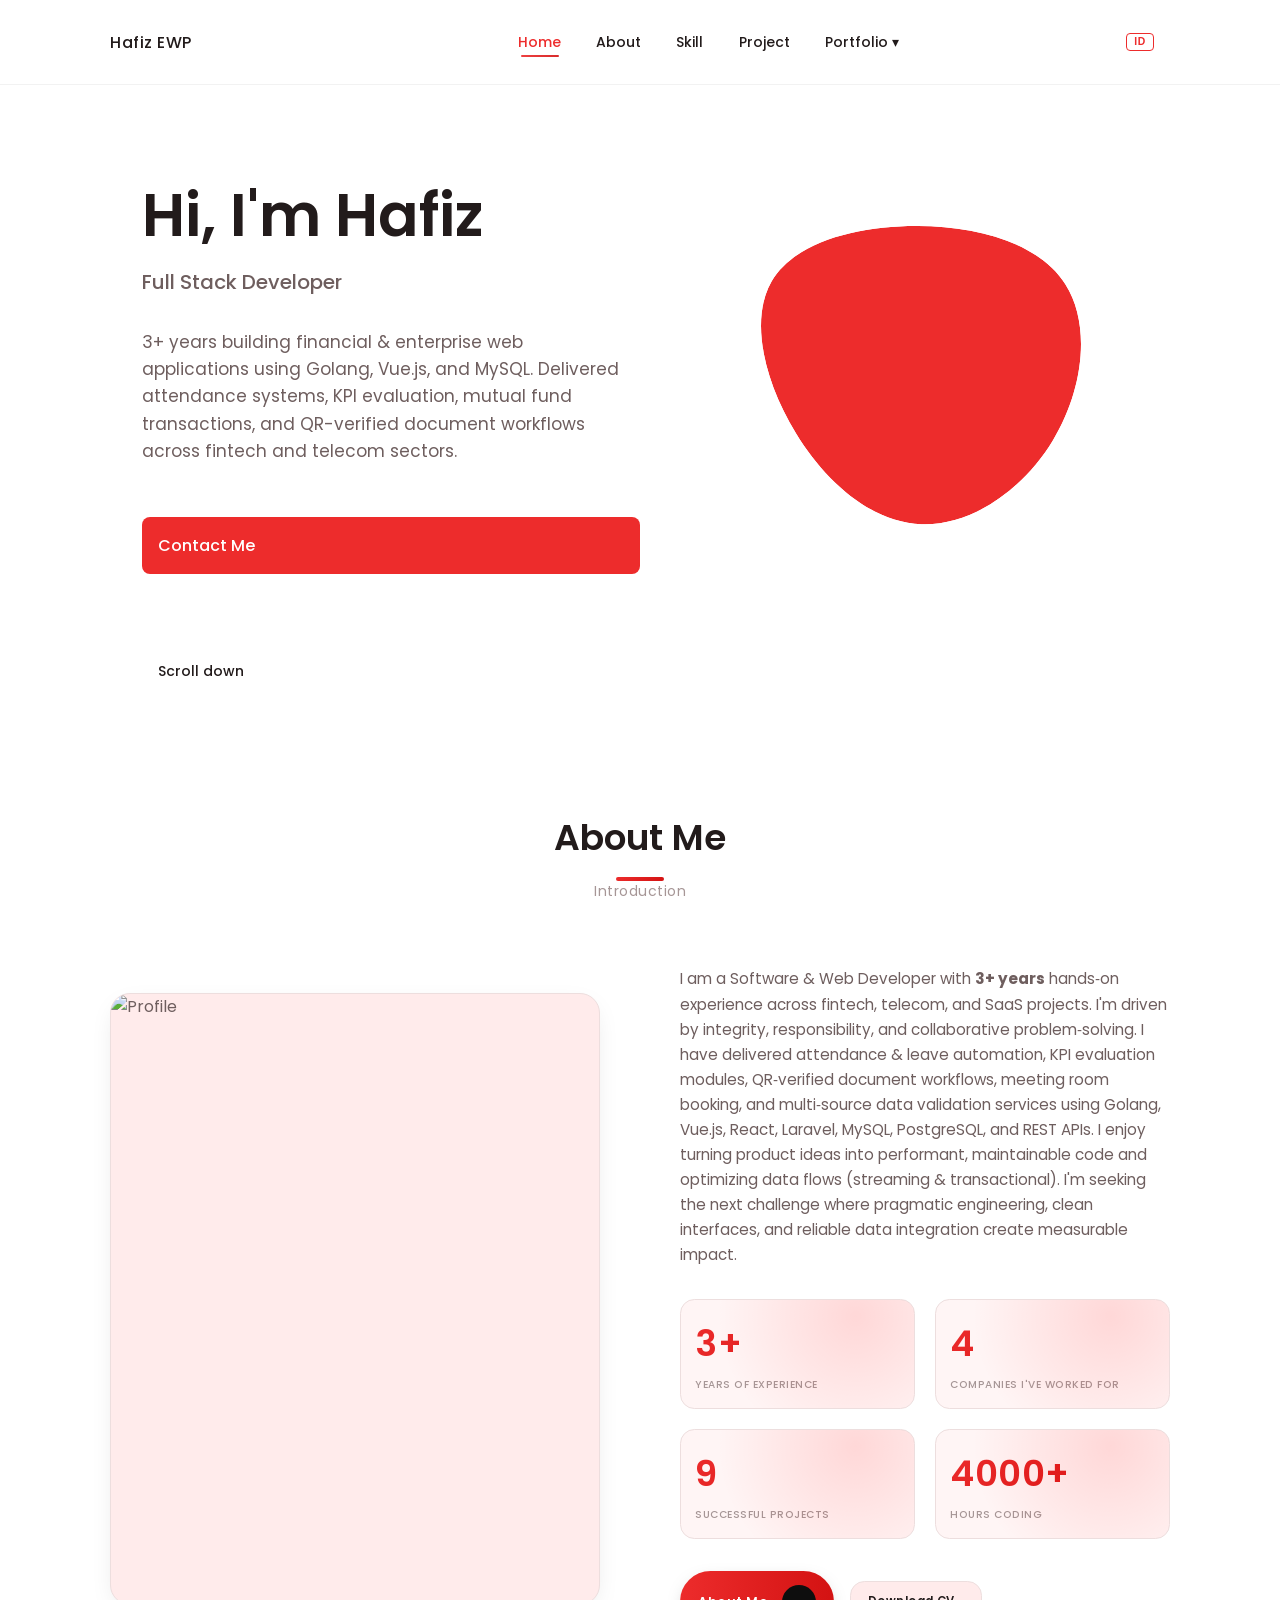
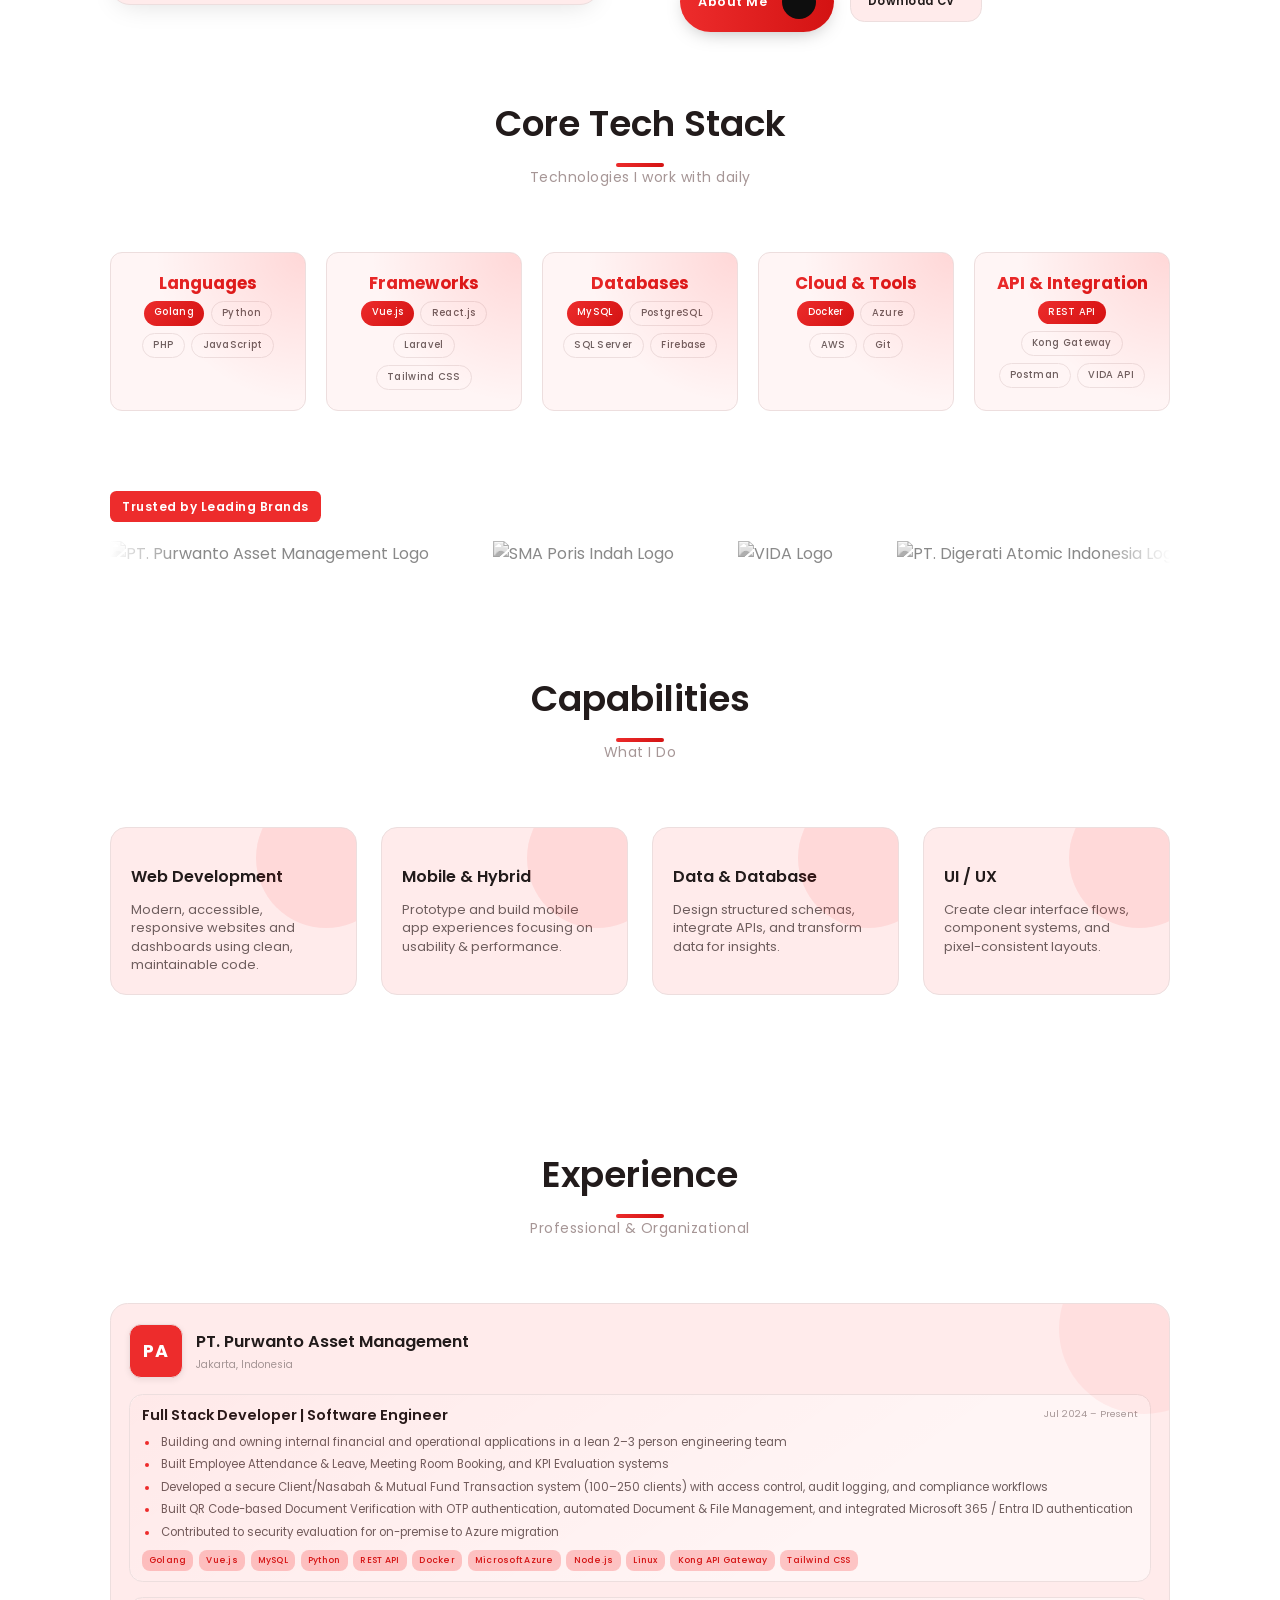
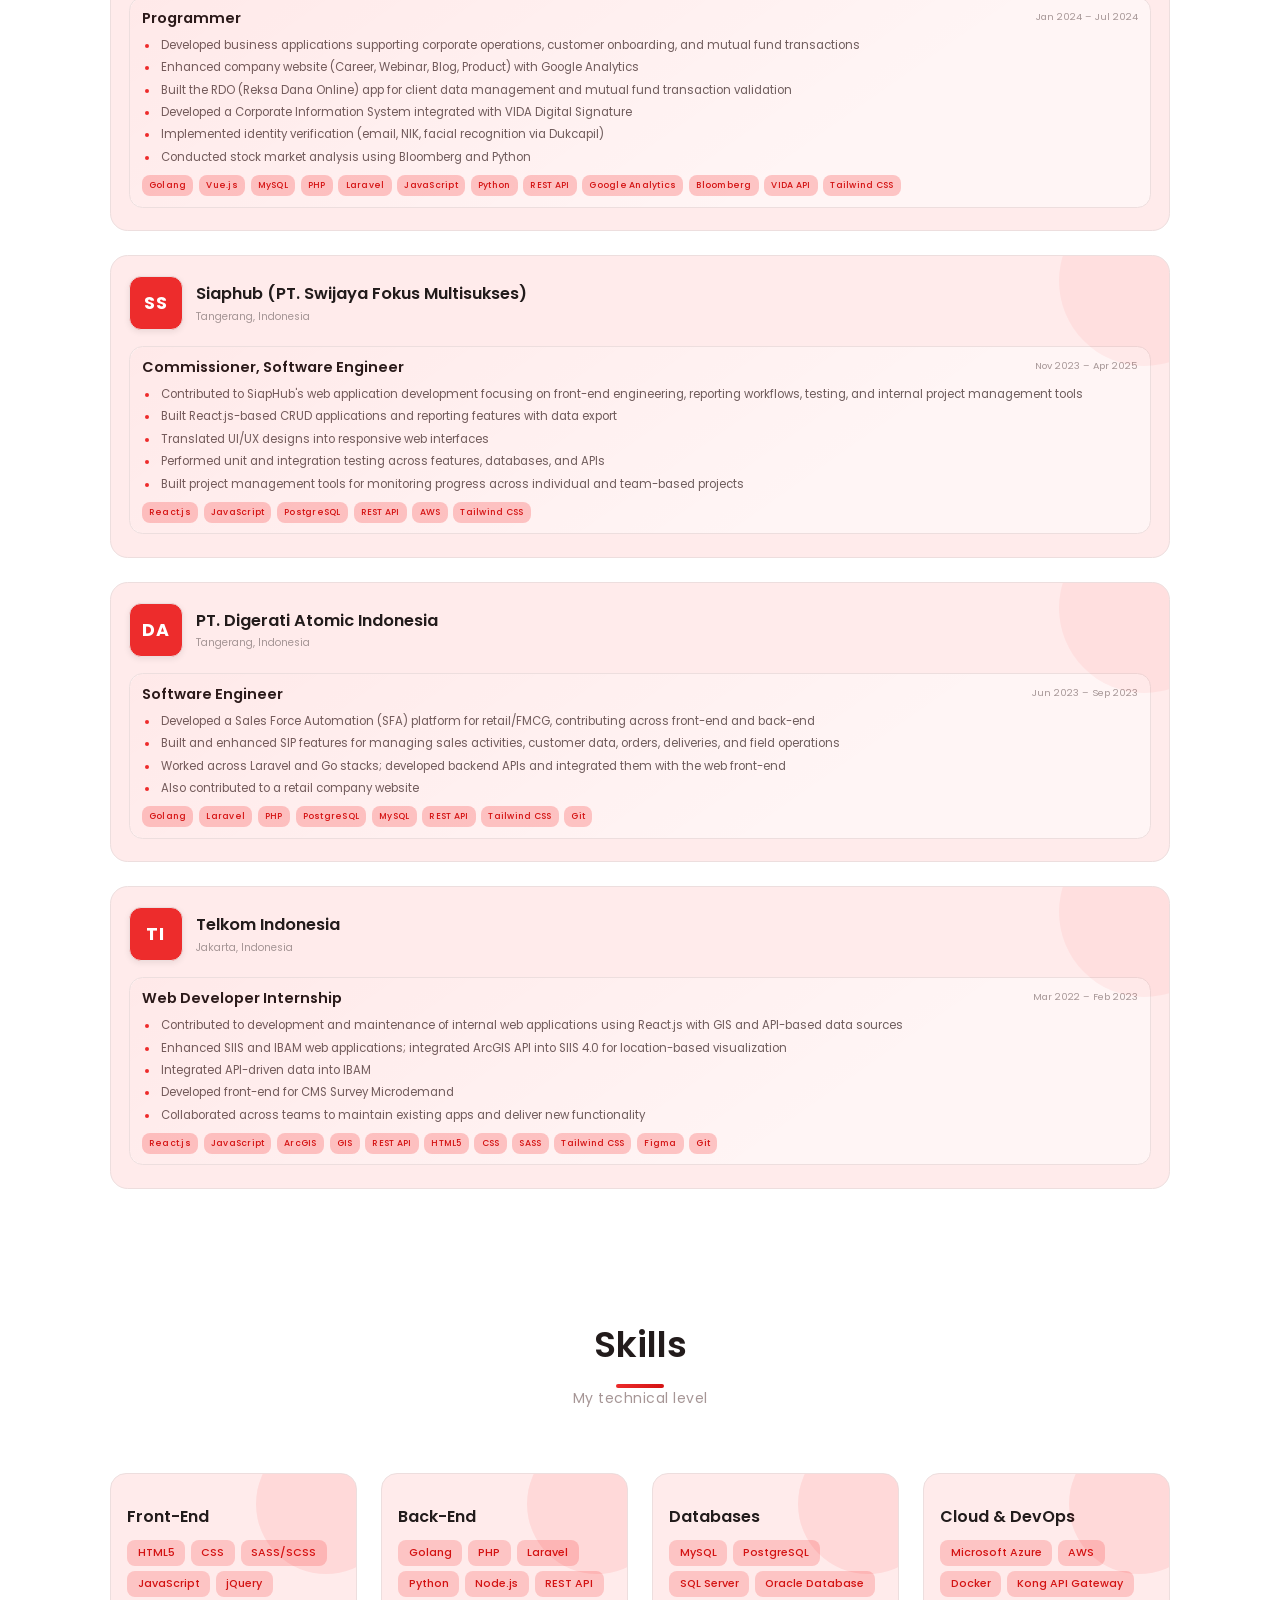
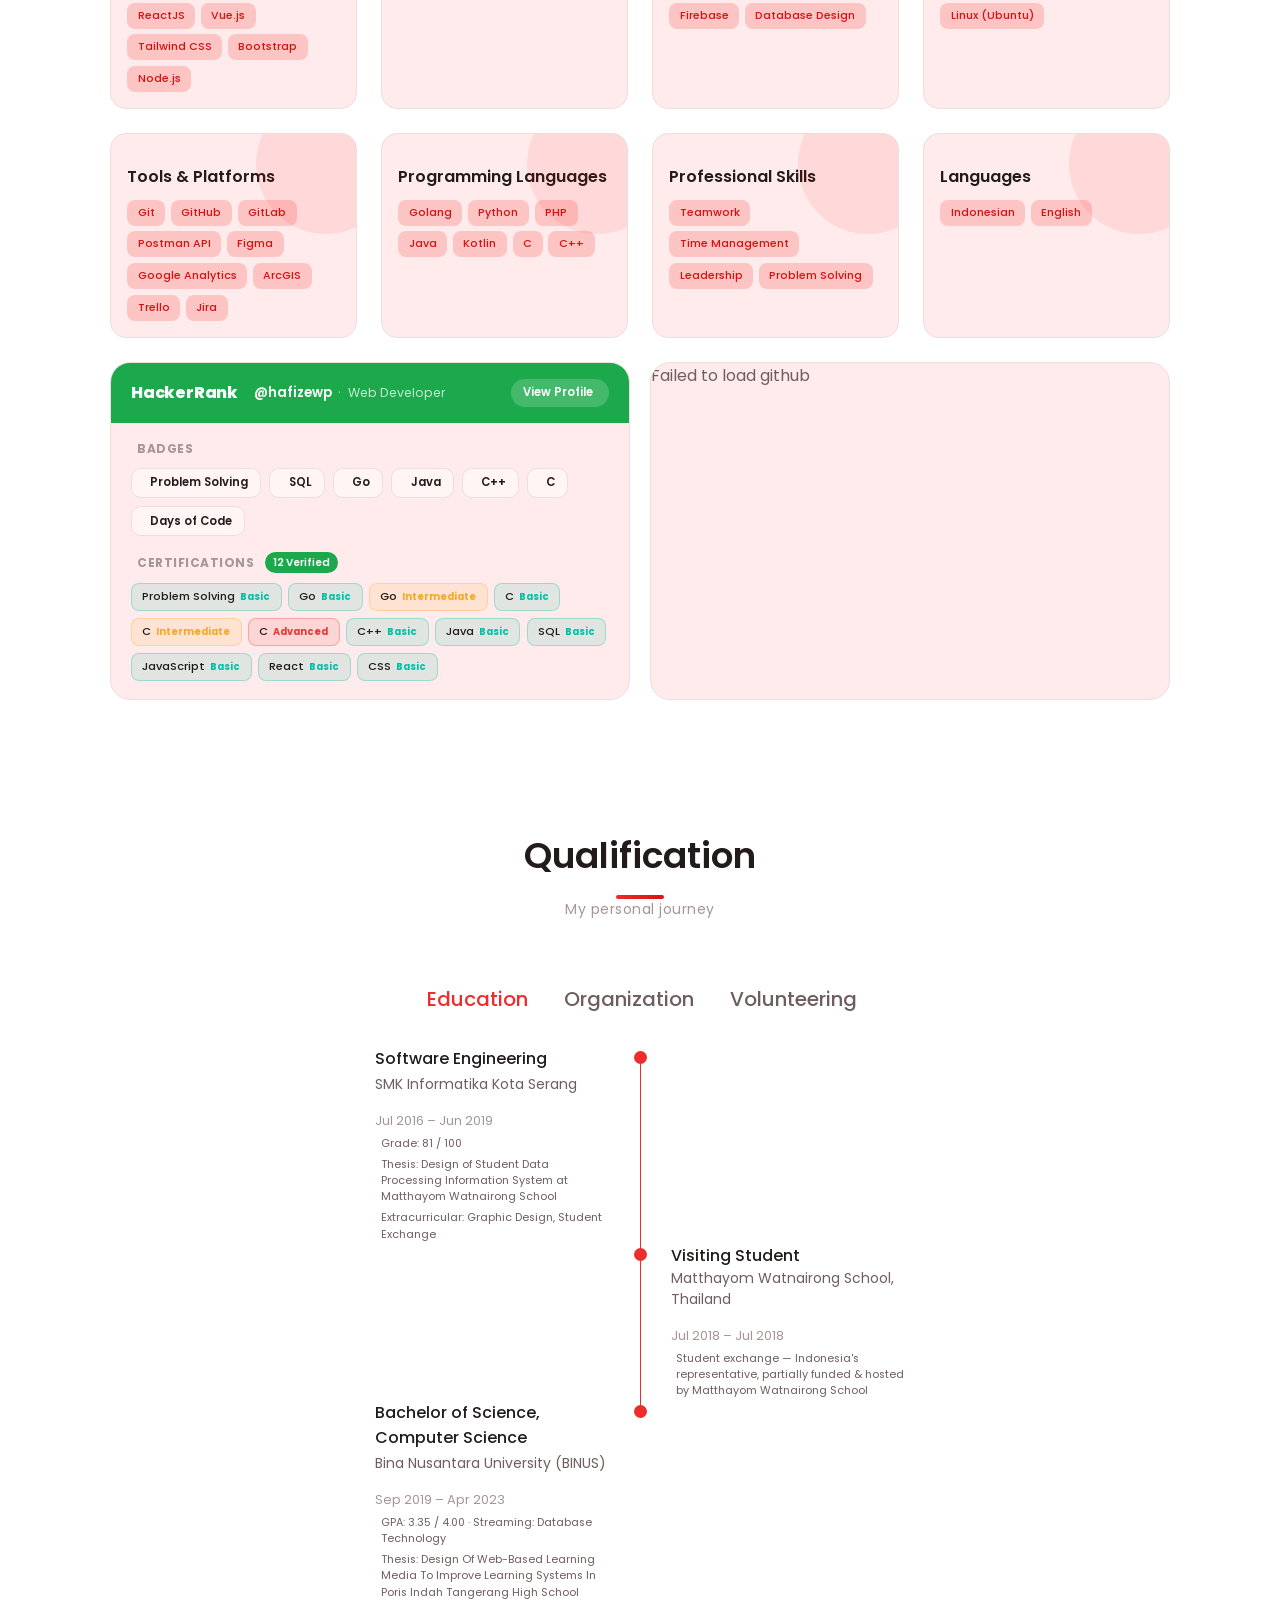
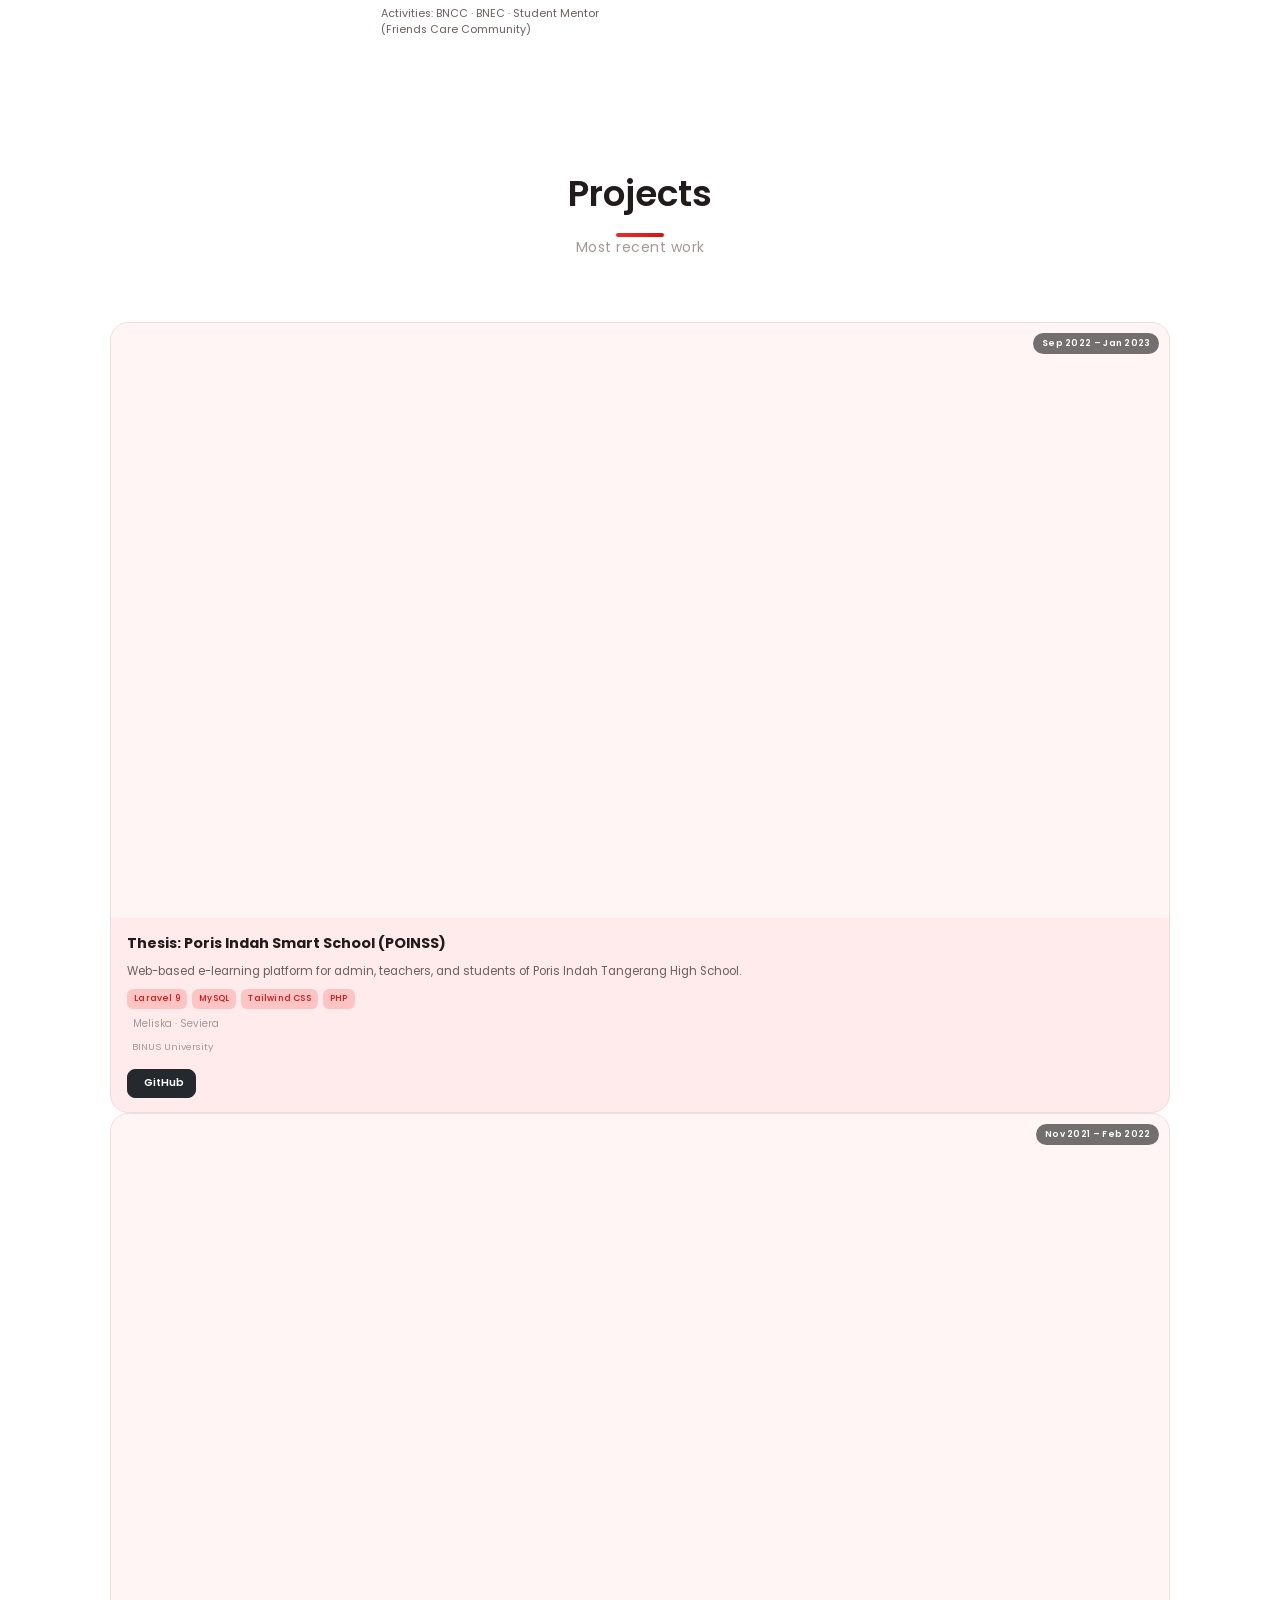
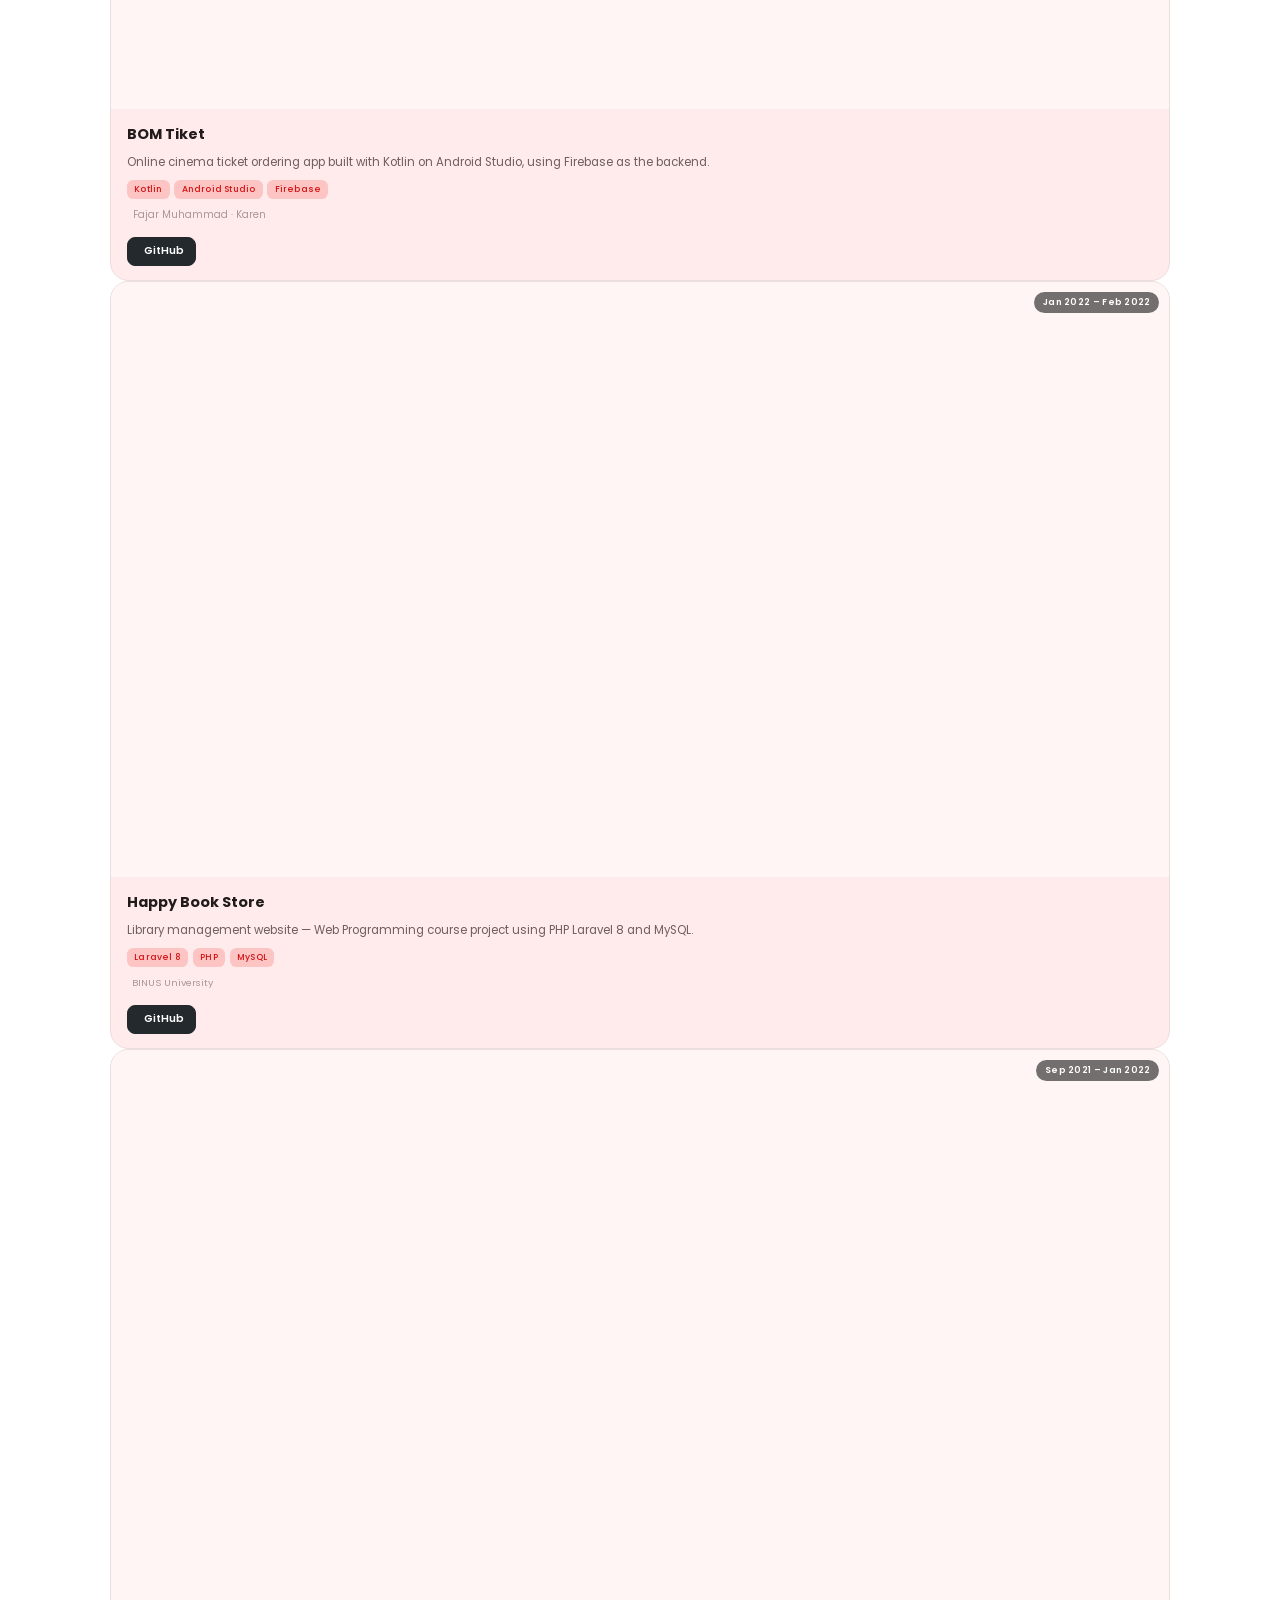
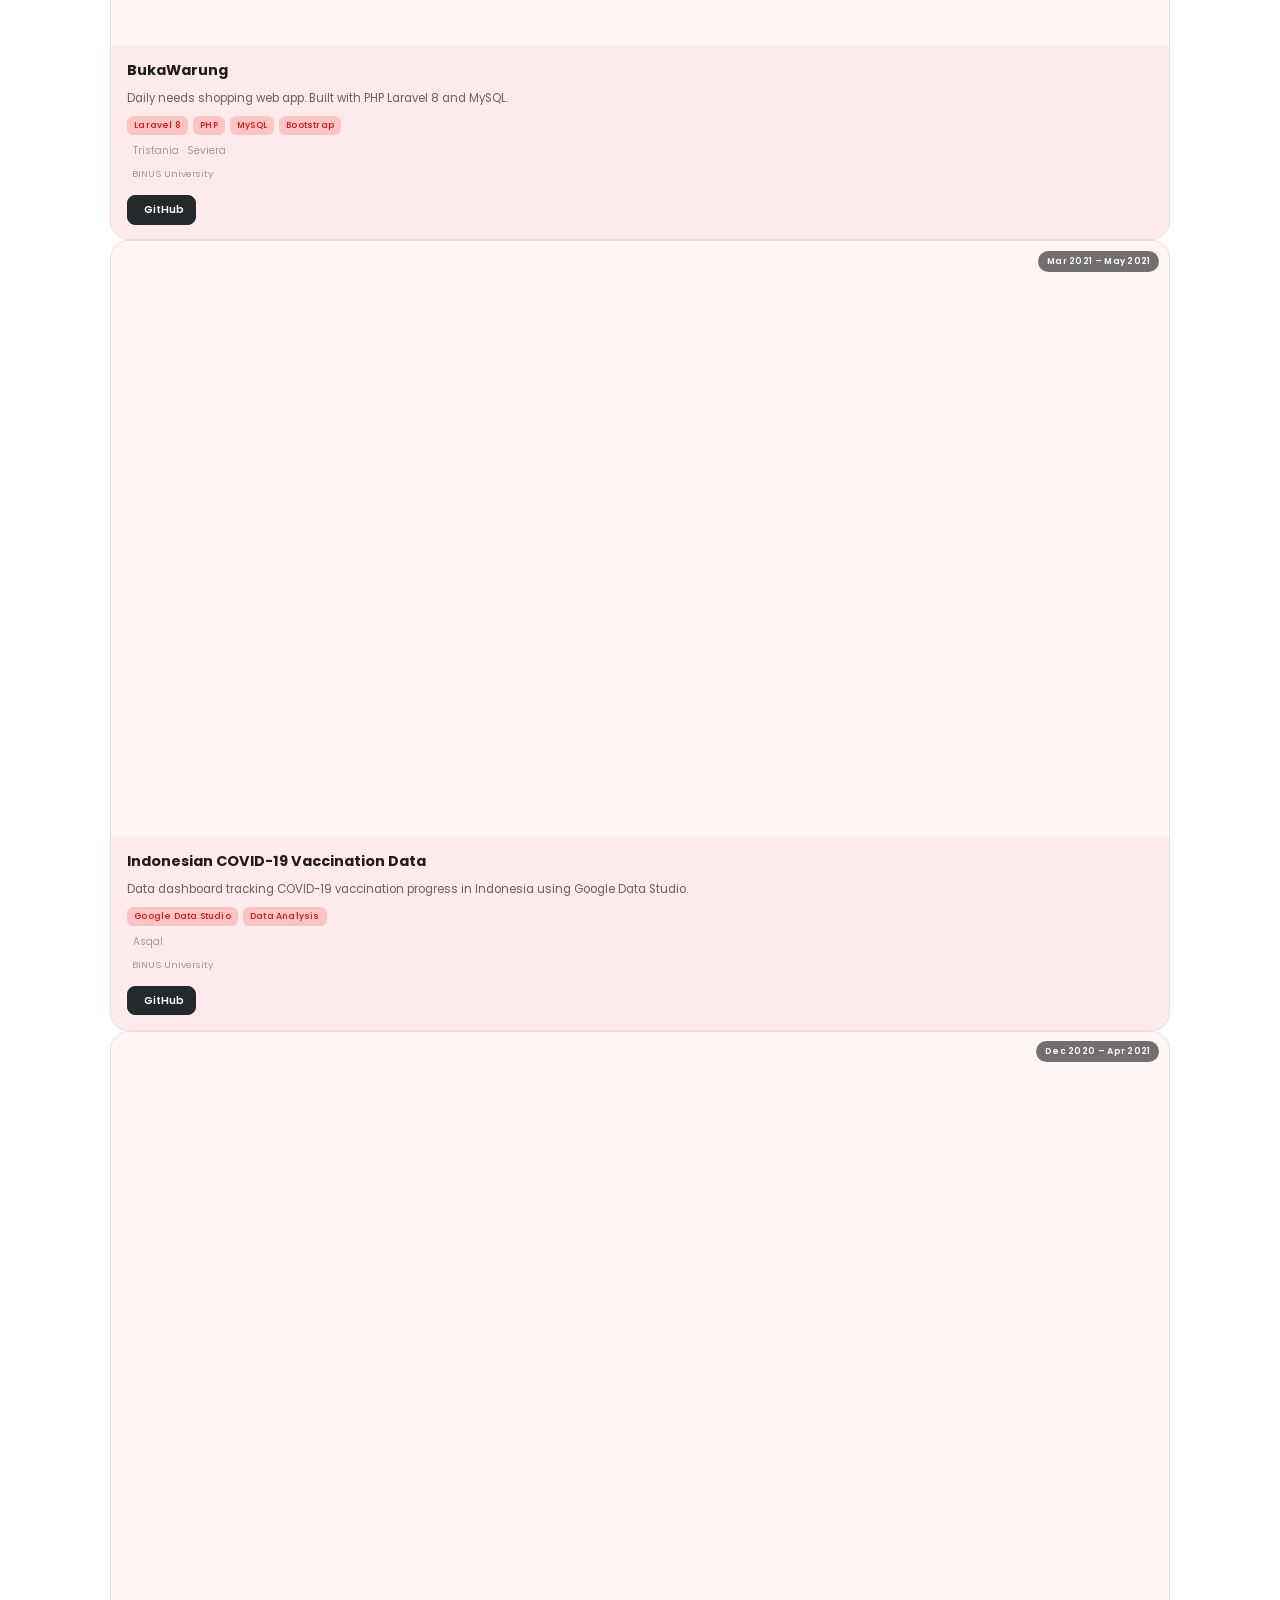
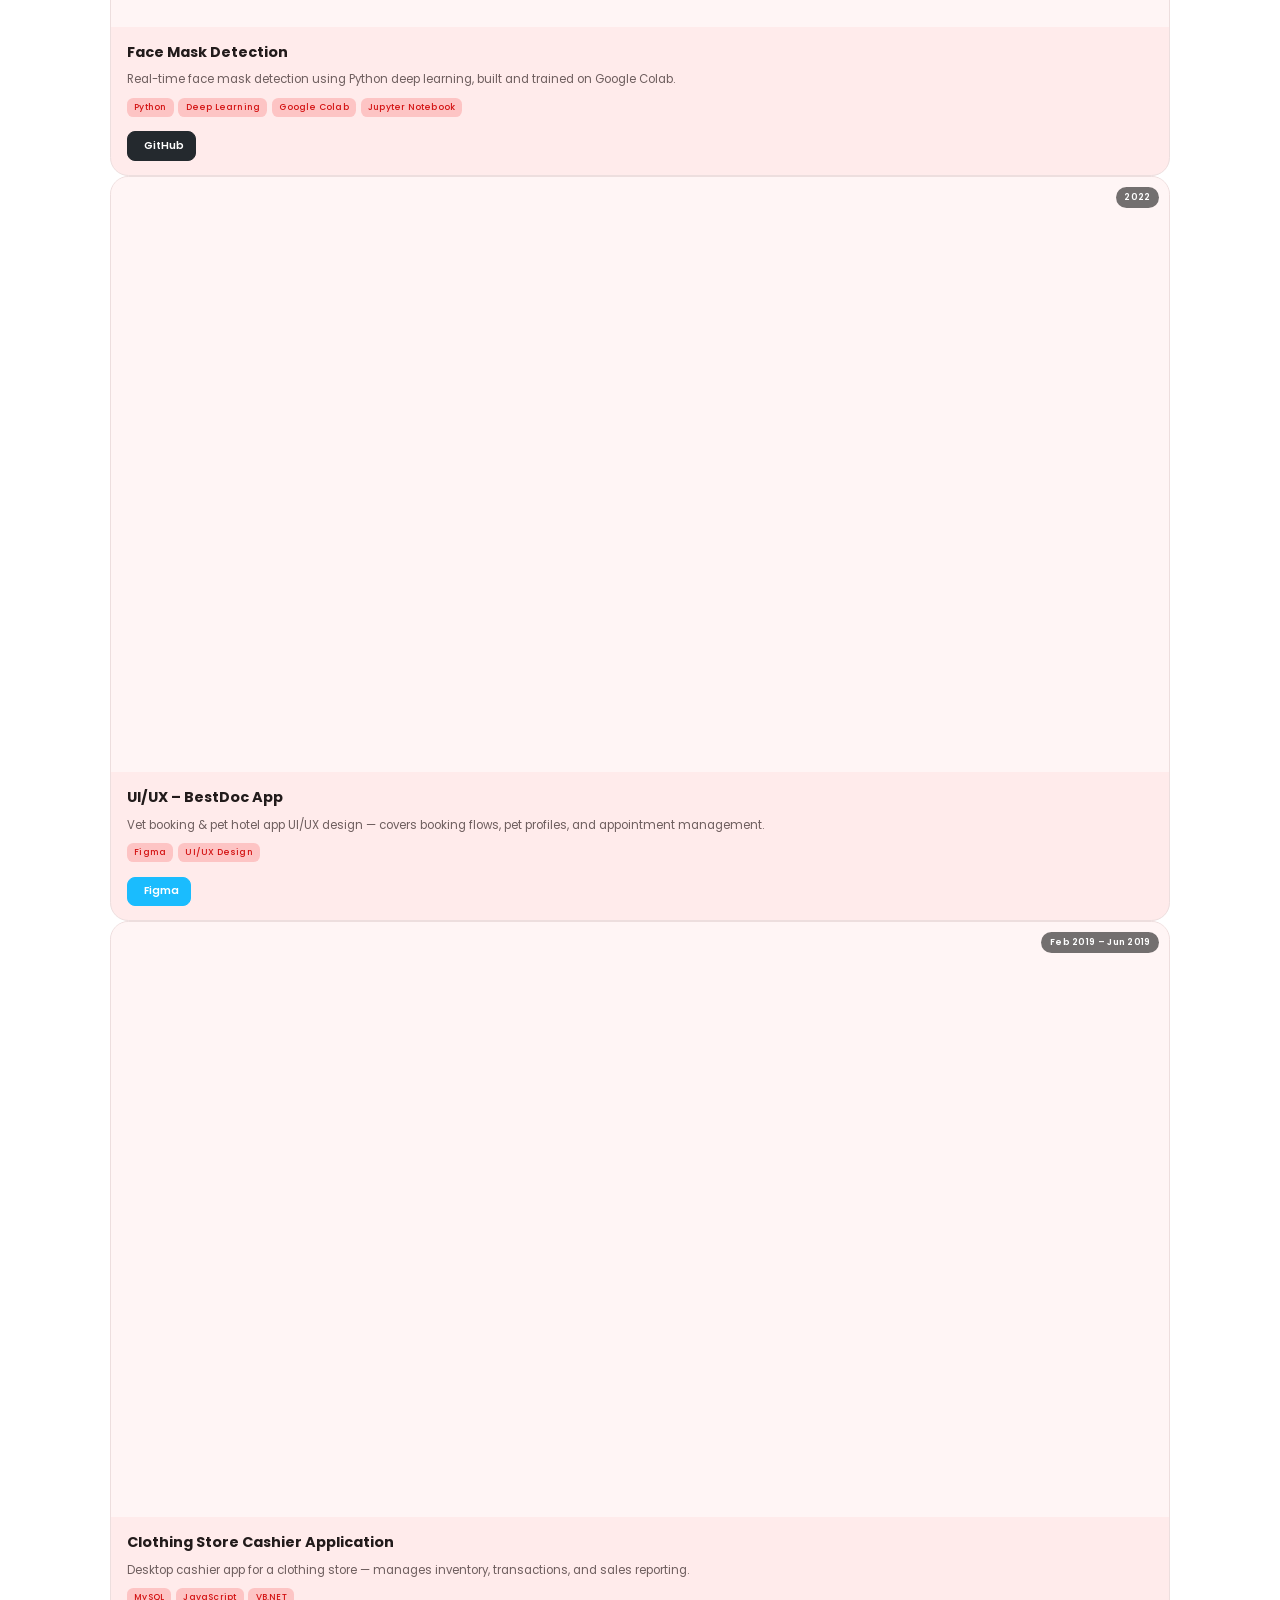
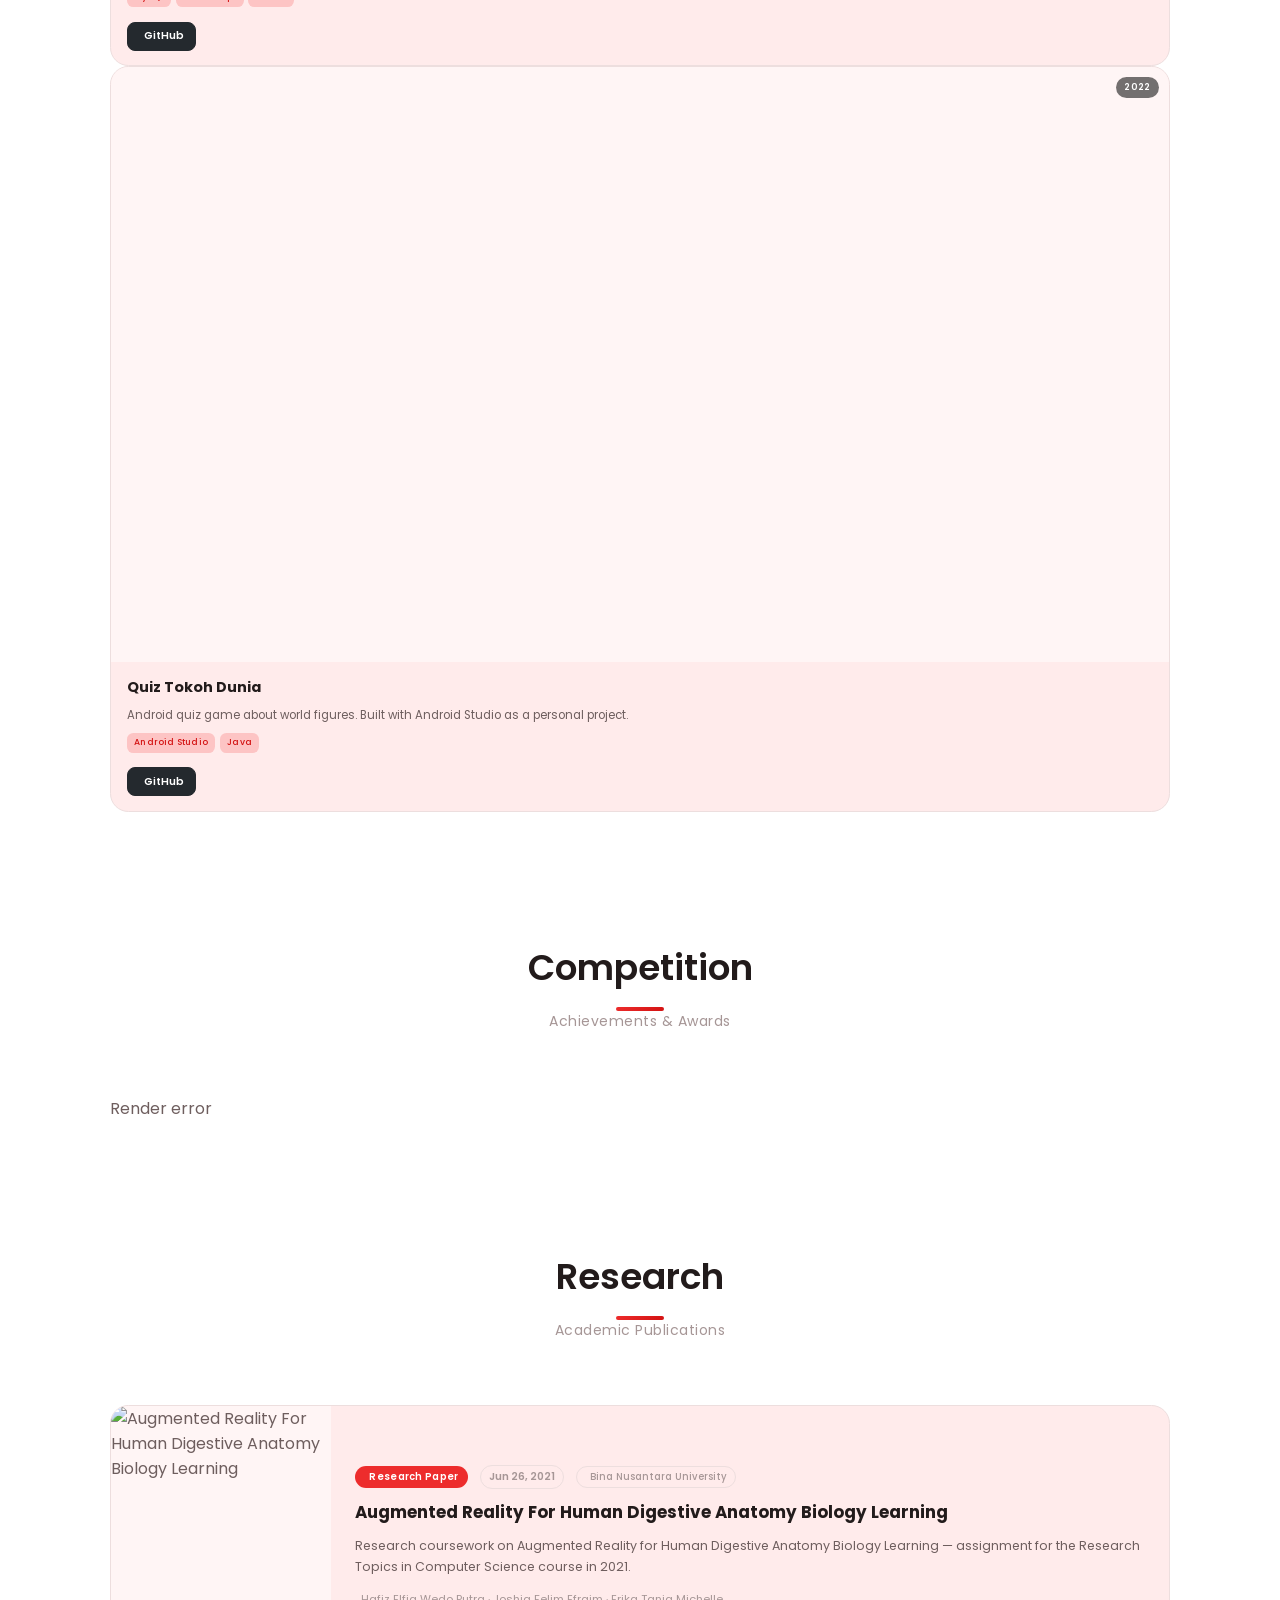
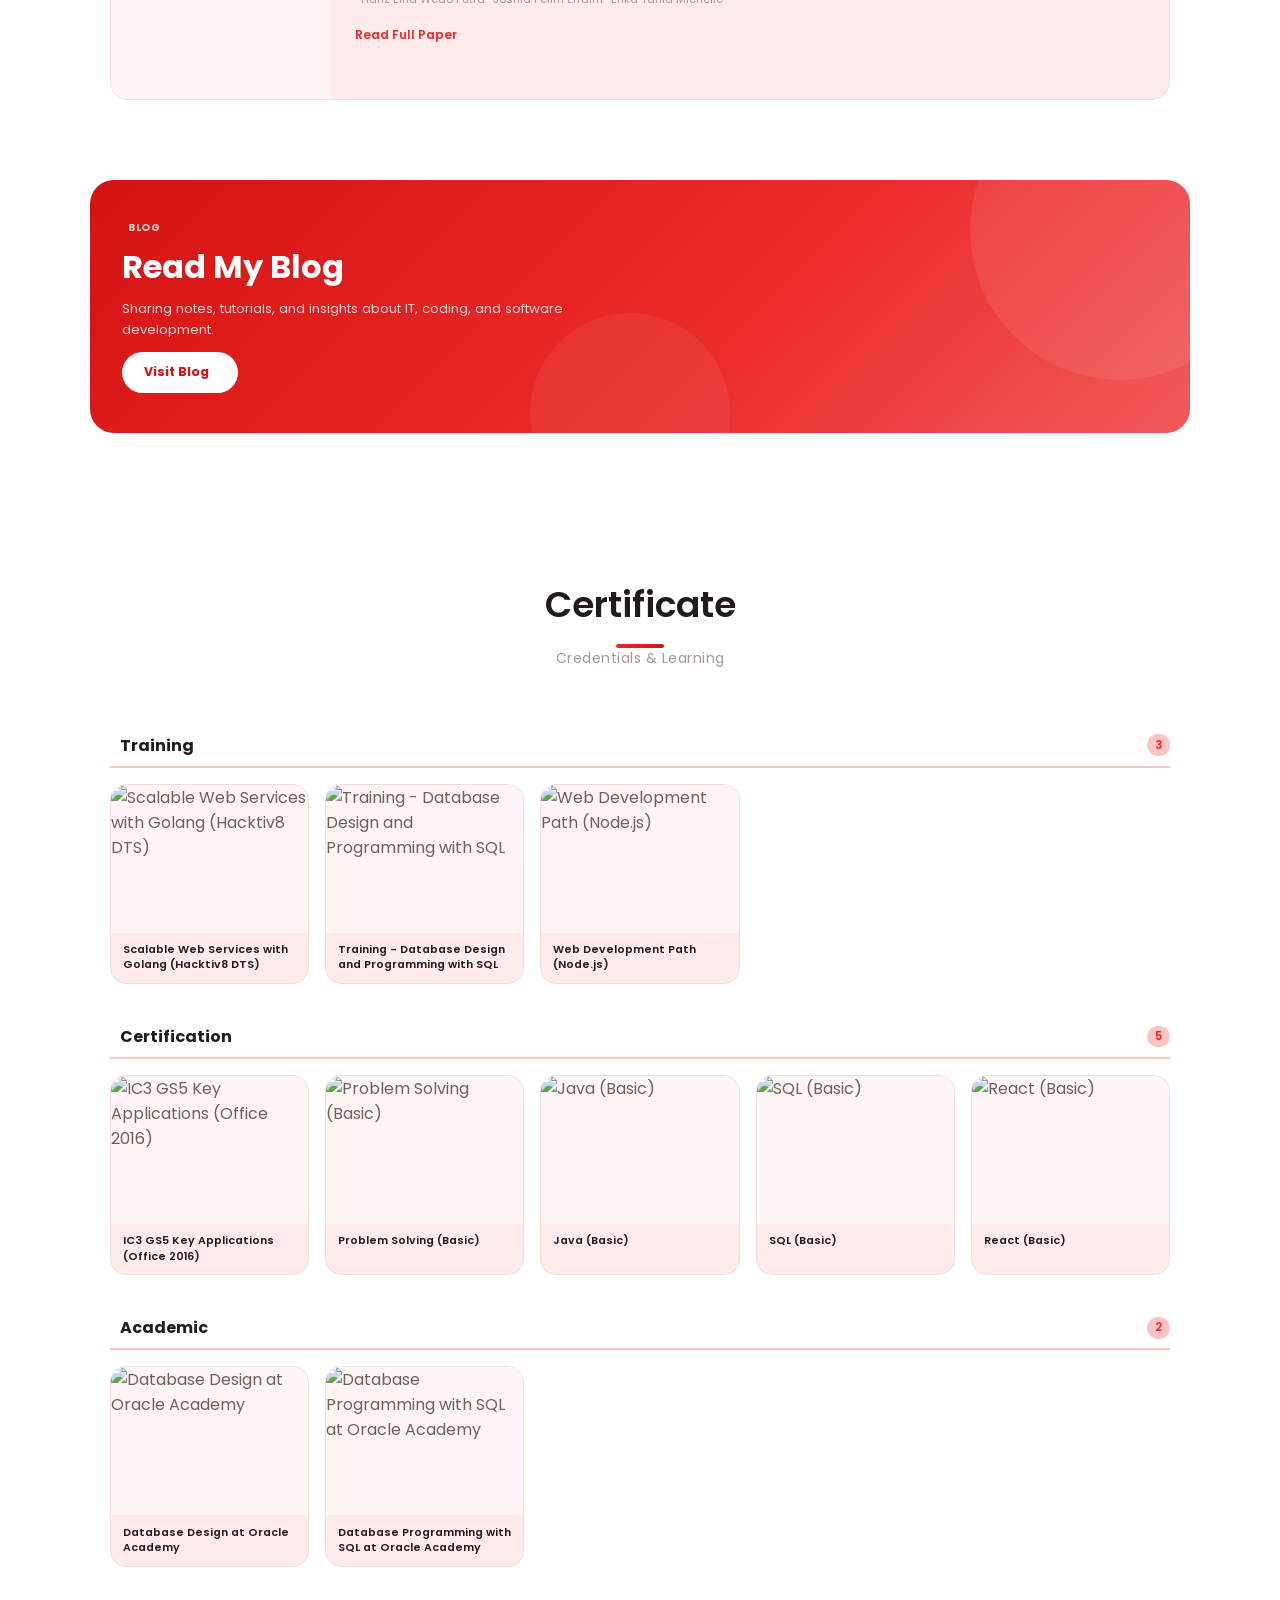
==== commit 26888d6a: "Fix cache mismatch and add browser language detection - Add ?v=3 to main.js script tag to force cach" ====
--- a/index.html
+++ b/index.html
@@ -148,9 +148,9 @@
                     </div>
 
                     <div class="home_data">
-                        <h1 class="home_title">Hi, I'm Hafiz</h1>
-                        <h3 class="home_subtitle">Full Stack Developer</h3>
-                        <p class="home_description">3+ years building financial & enterprise web applications using Golang, Vue.js, and MySQL. Delivered attendance systems, KPI evaluation, mutual fund transactions, and QR-verified document workflows across fintech and telecom sectors.</p>
+                        <h1 class="home_title" data-i18n="home.title">Hi, I'm Hafiz</h1>
+                        <h3 class="home_subtitle" data-i18n="home.subtitle">Full Stack Developer</h3>
+                        <p class="home_description" data-i18n="home.description">3+ years building financial & enterprise web applications using Golang, Vue.js, and MySQL. Delivered attendance systems, KPI evaluation, mutual fund transactions, and QR-verified document workflows across fintech and telecom sectors.</p>
                         <a href="#contact" class="button button--flex">
                             <span data-i18n="home.cta">Contact Me</span> <i class="uil uil-message button_icon"></i>
                         </a>
@@ -568,7 +568,7 @@
     <!-- Inline data fallback removed to force network JSON fetch -->
 
     <!--==================== MAIN JS ====================-->
-    <script src="assets/js/main.js"></script>
+    <script src="assets/js/main.js?v=3"></script>
 </body>
 
 </html>
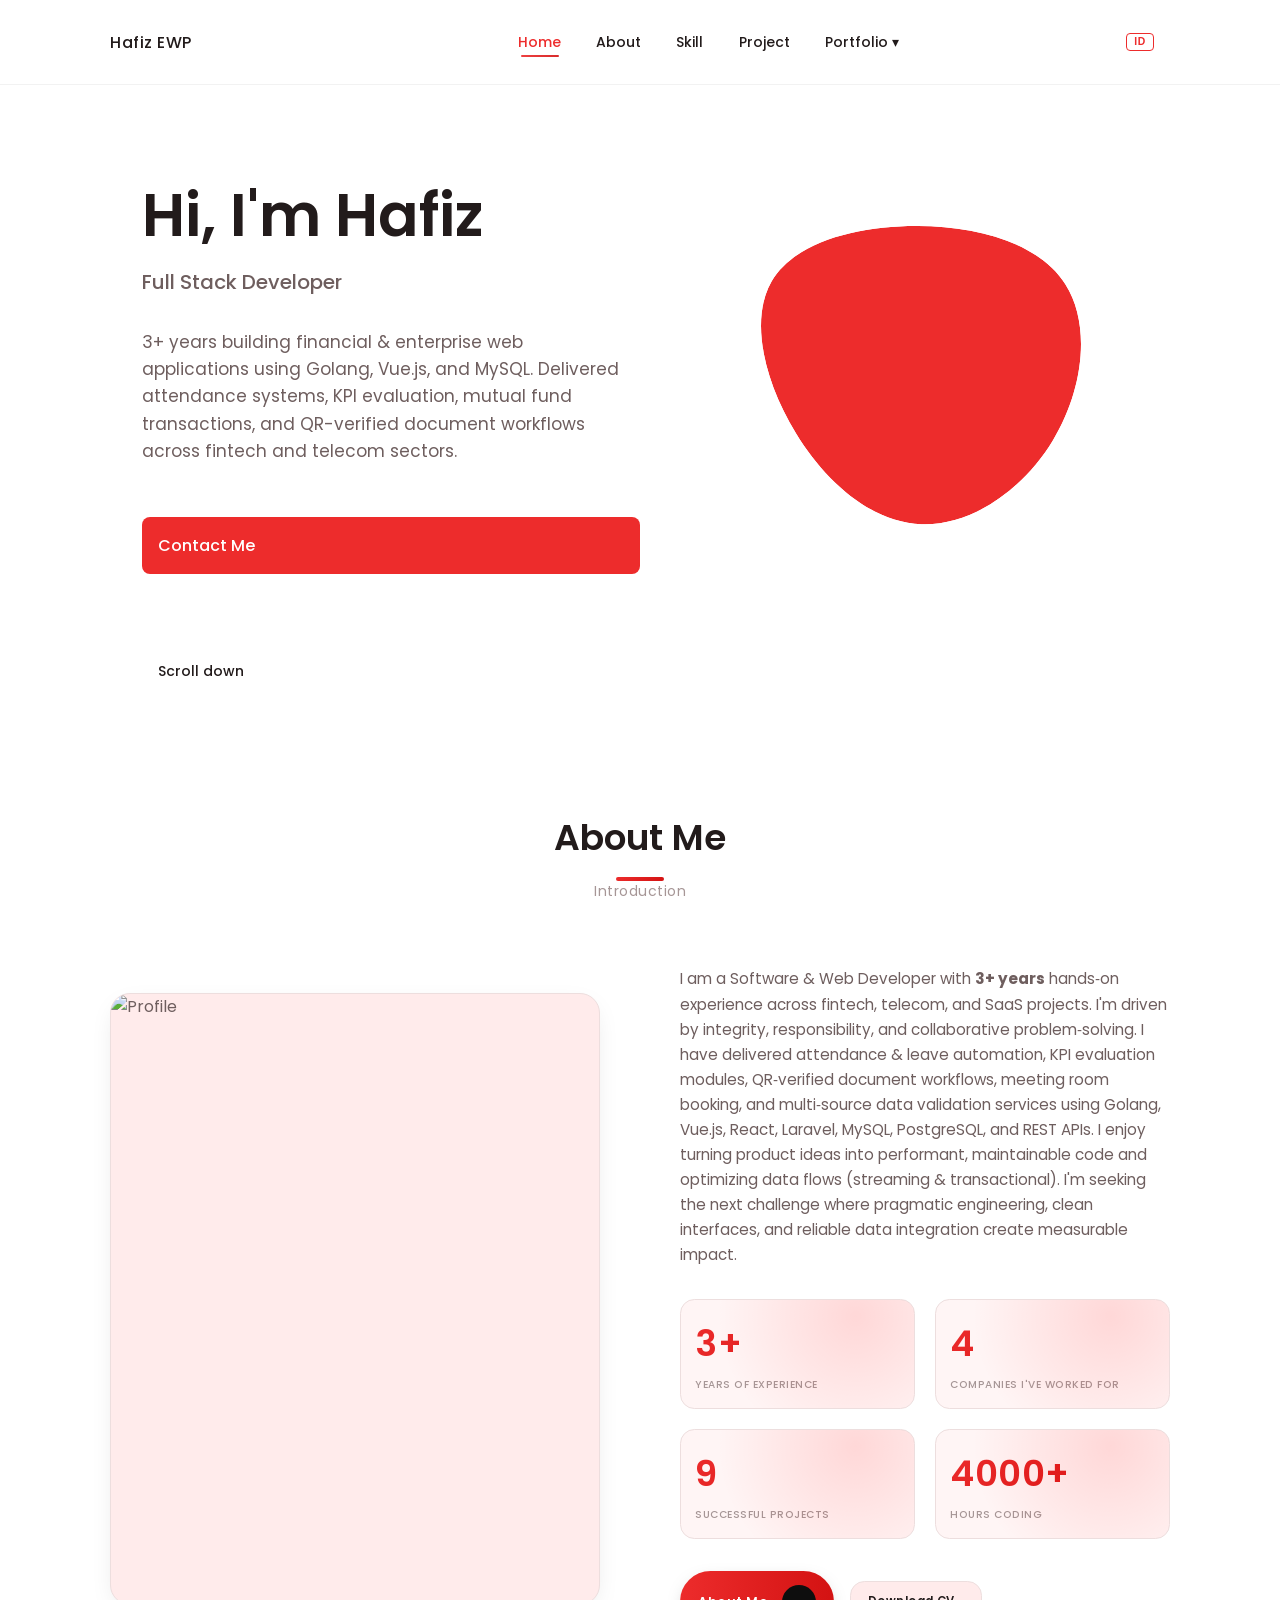
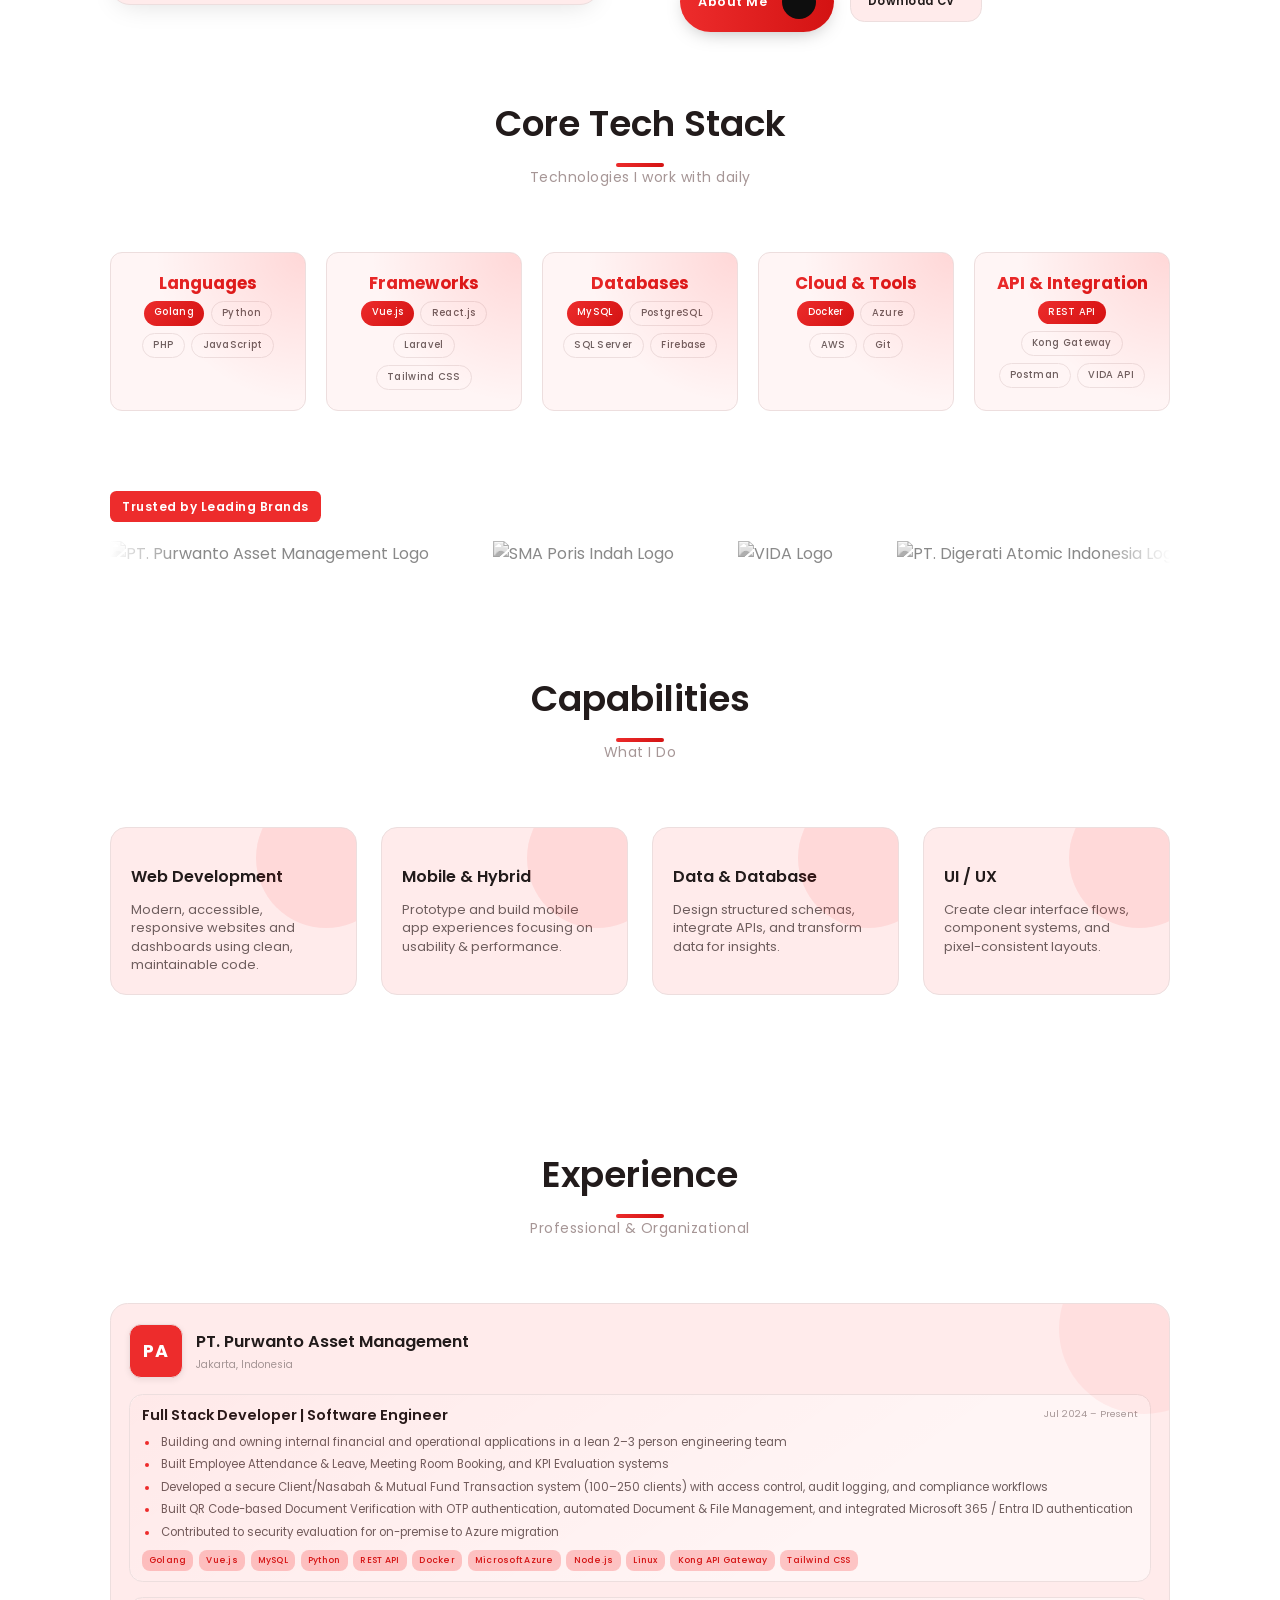
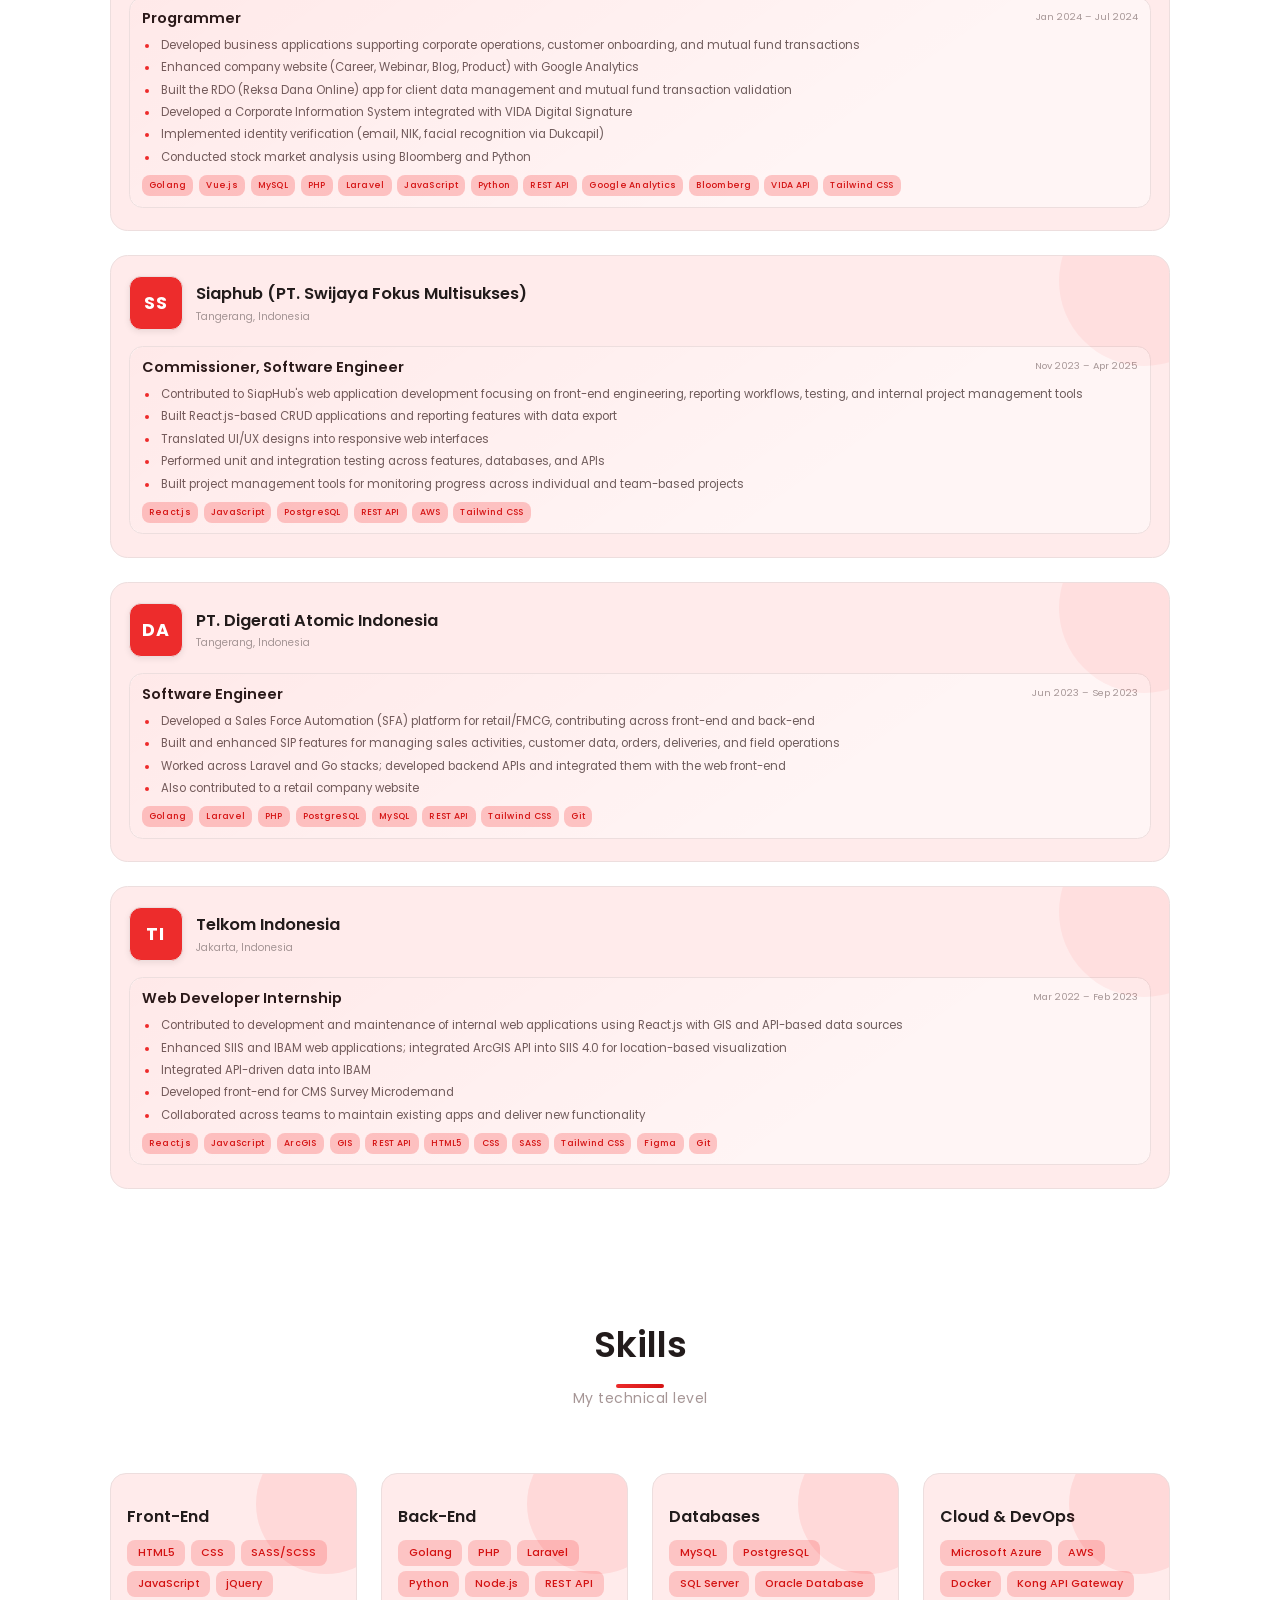
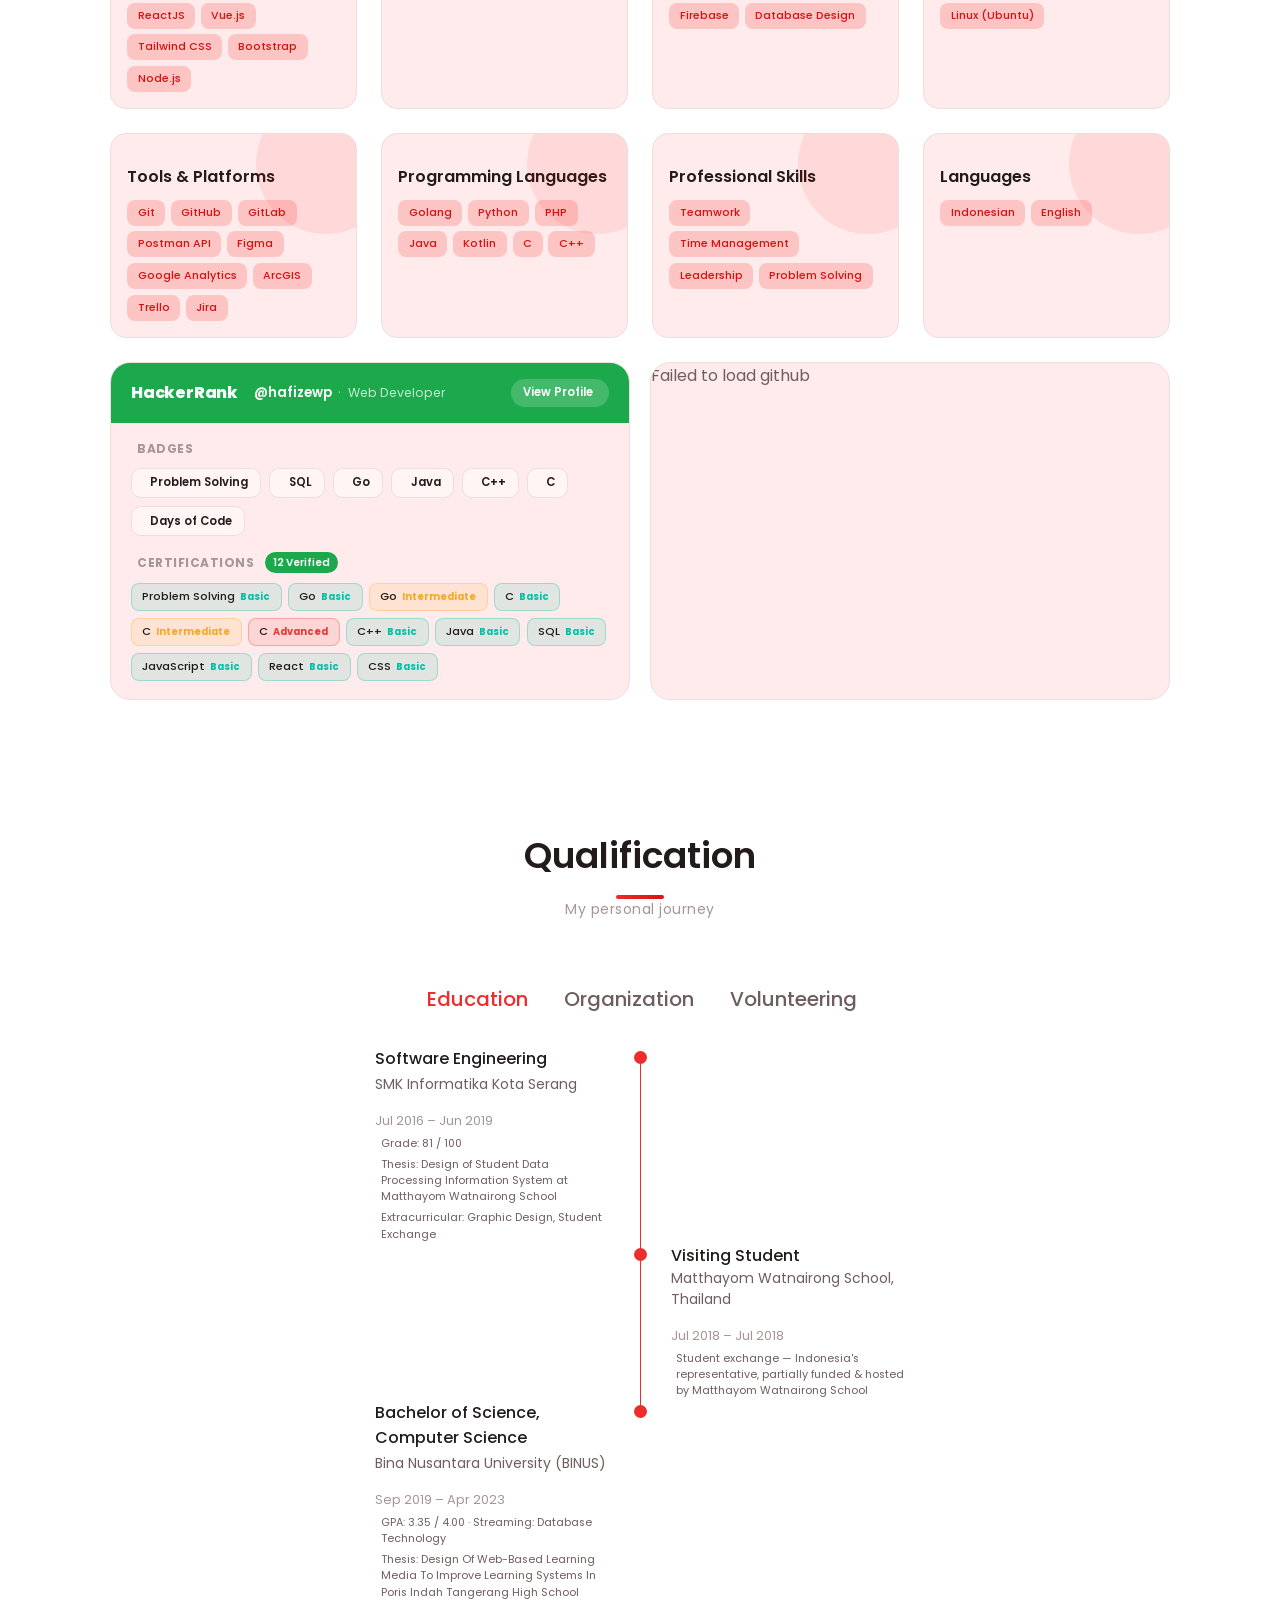
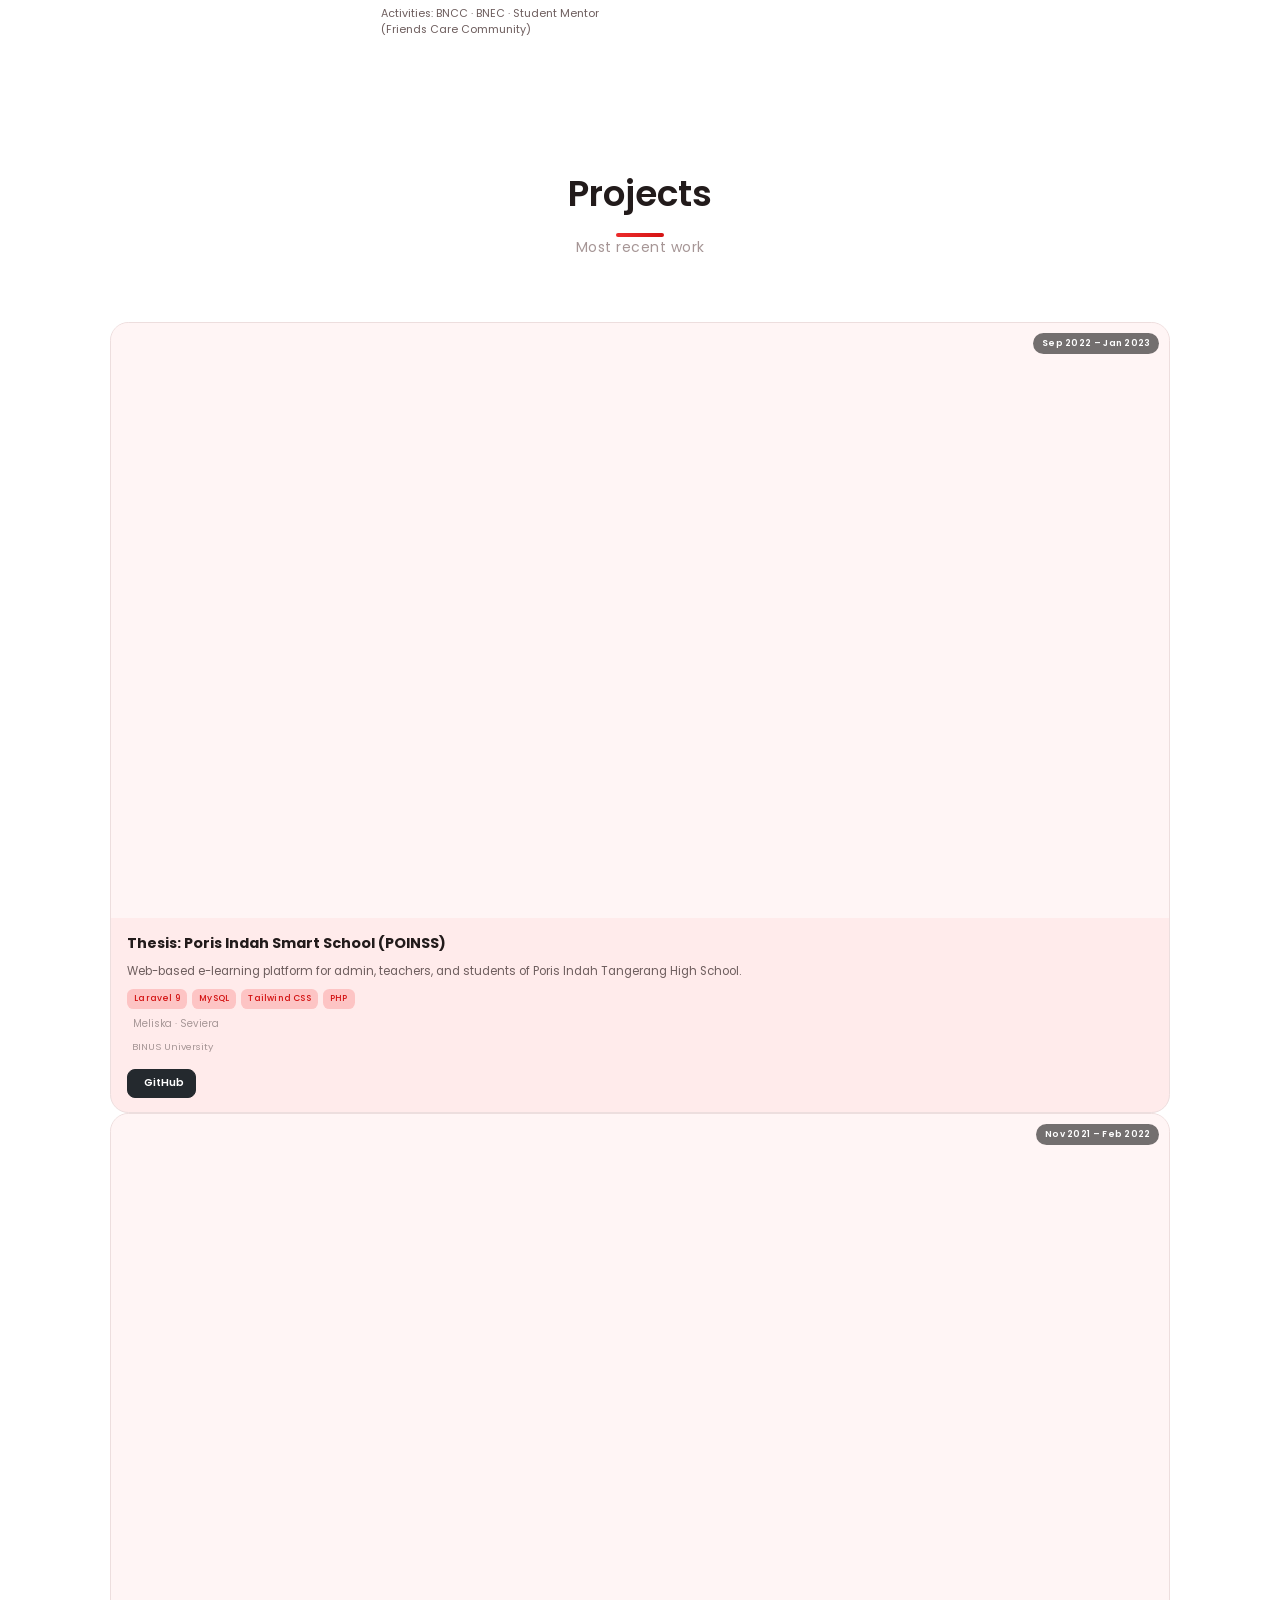
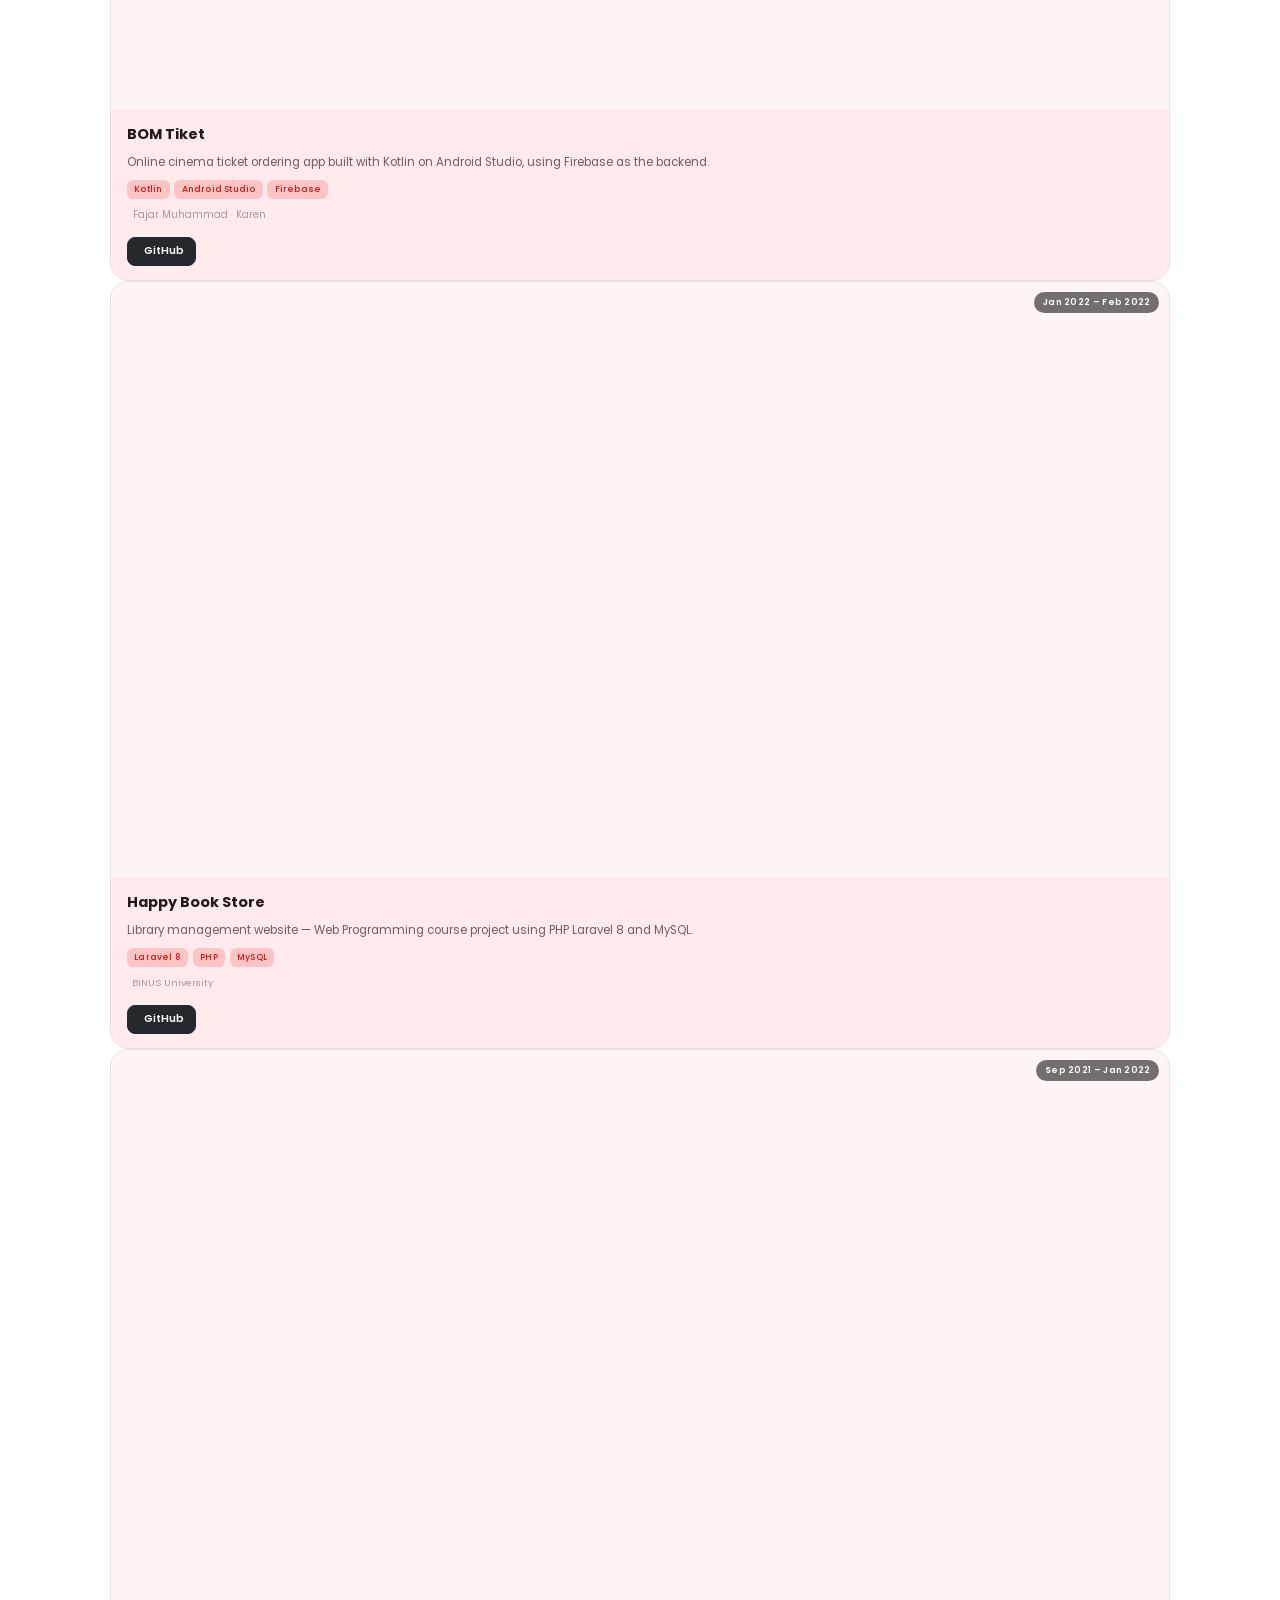
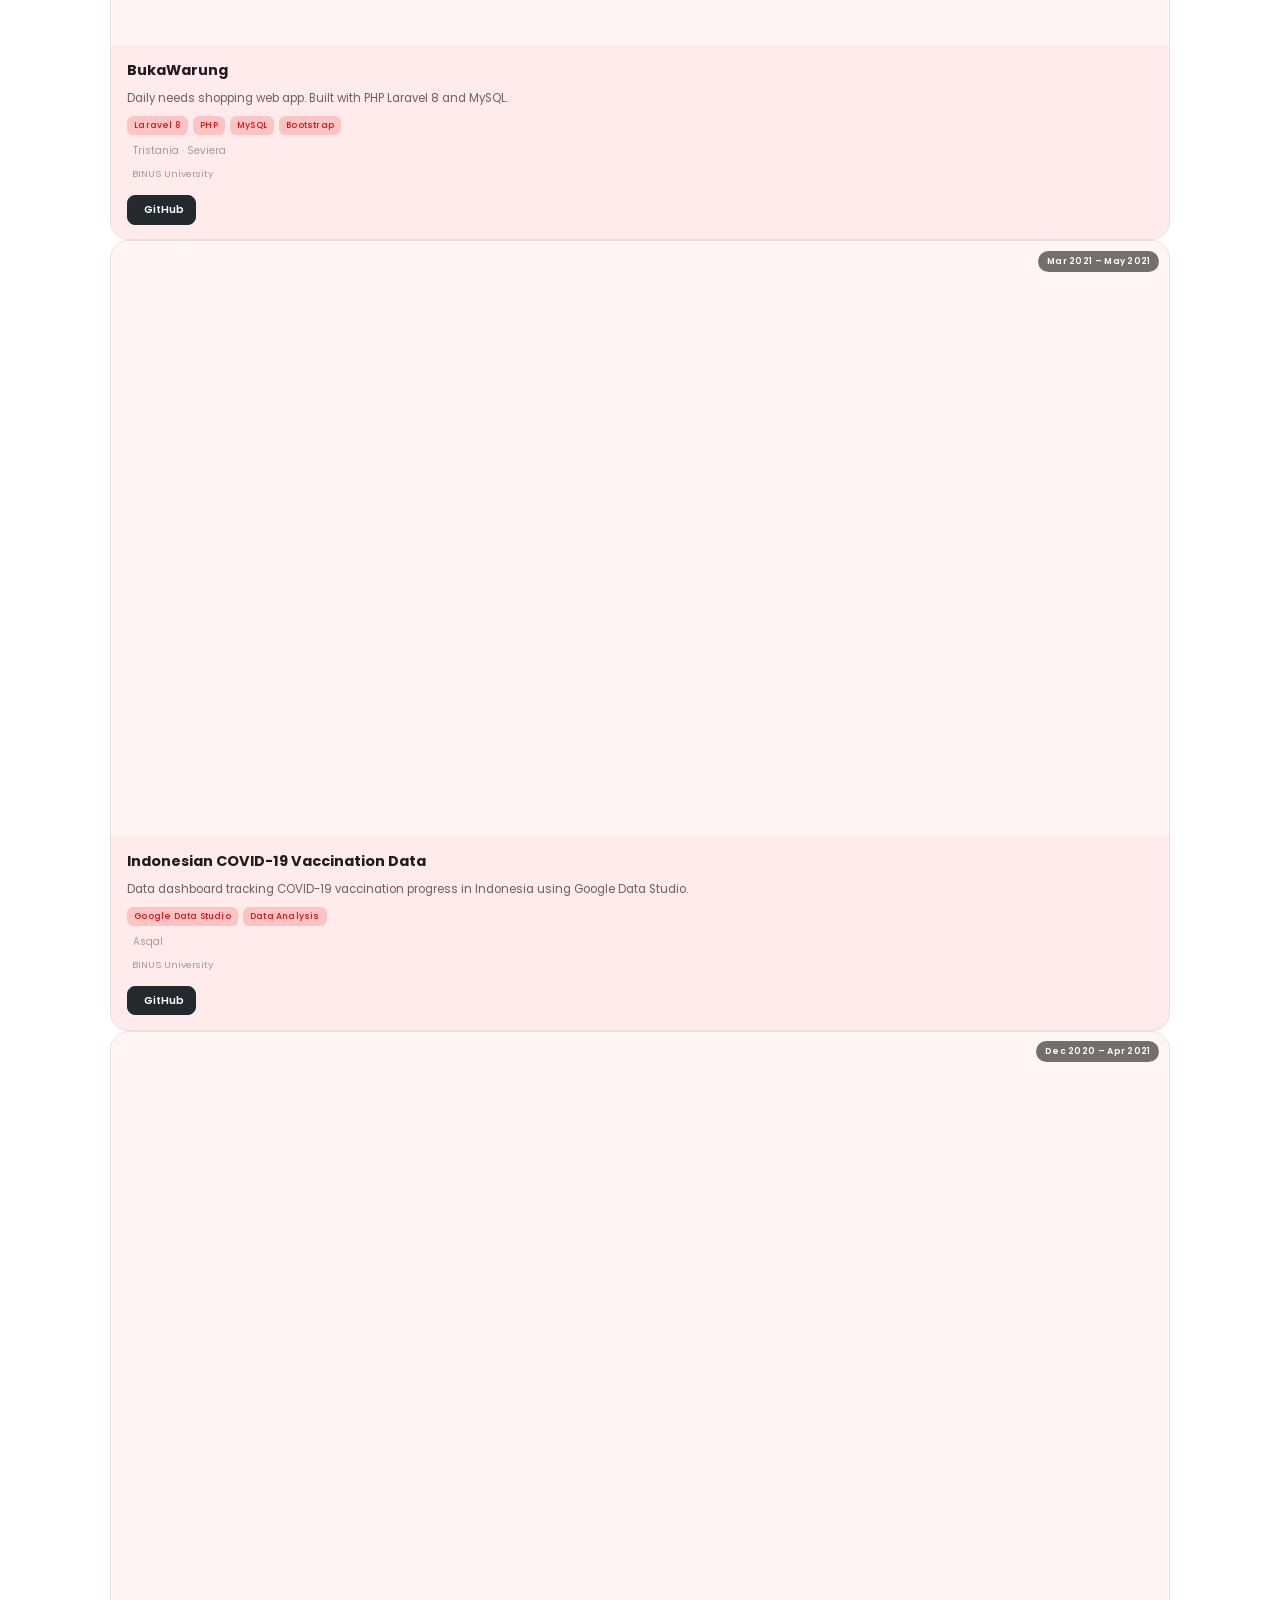
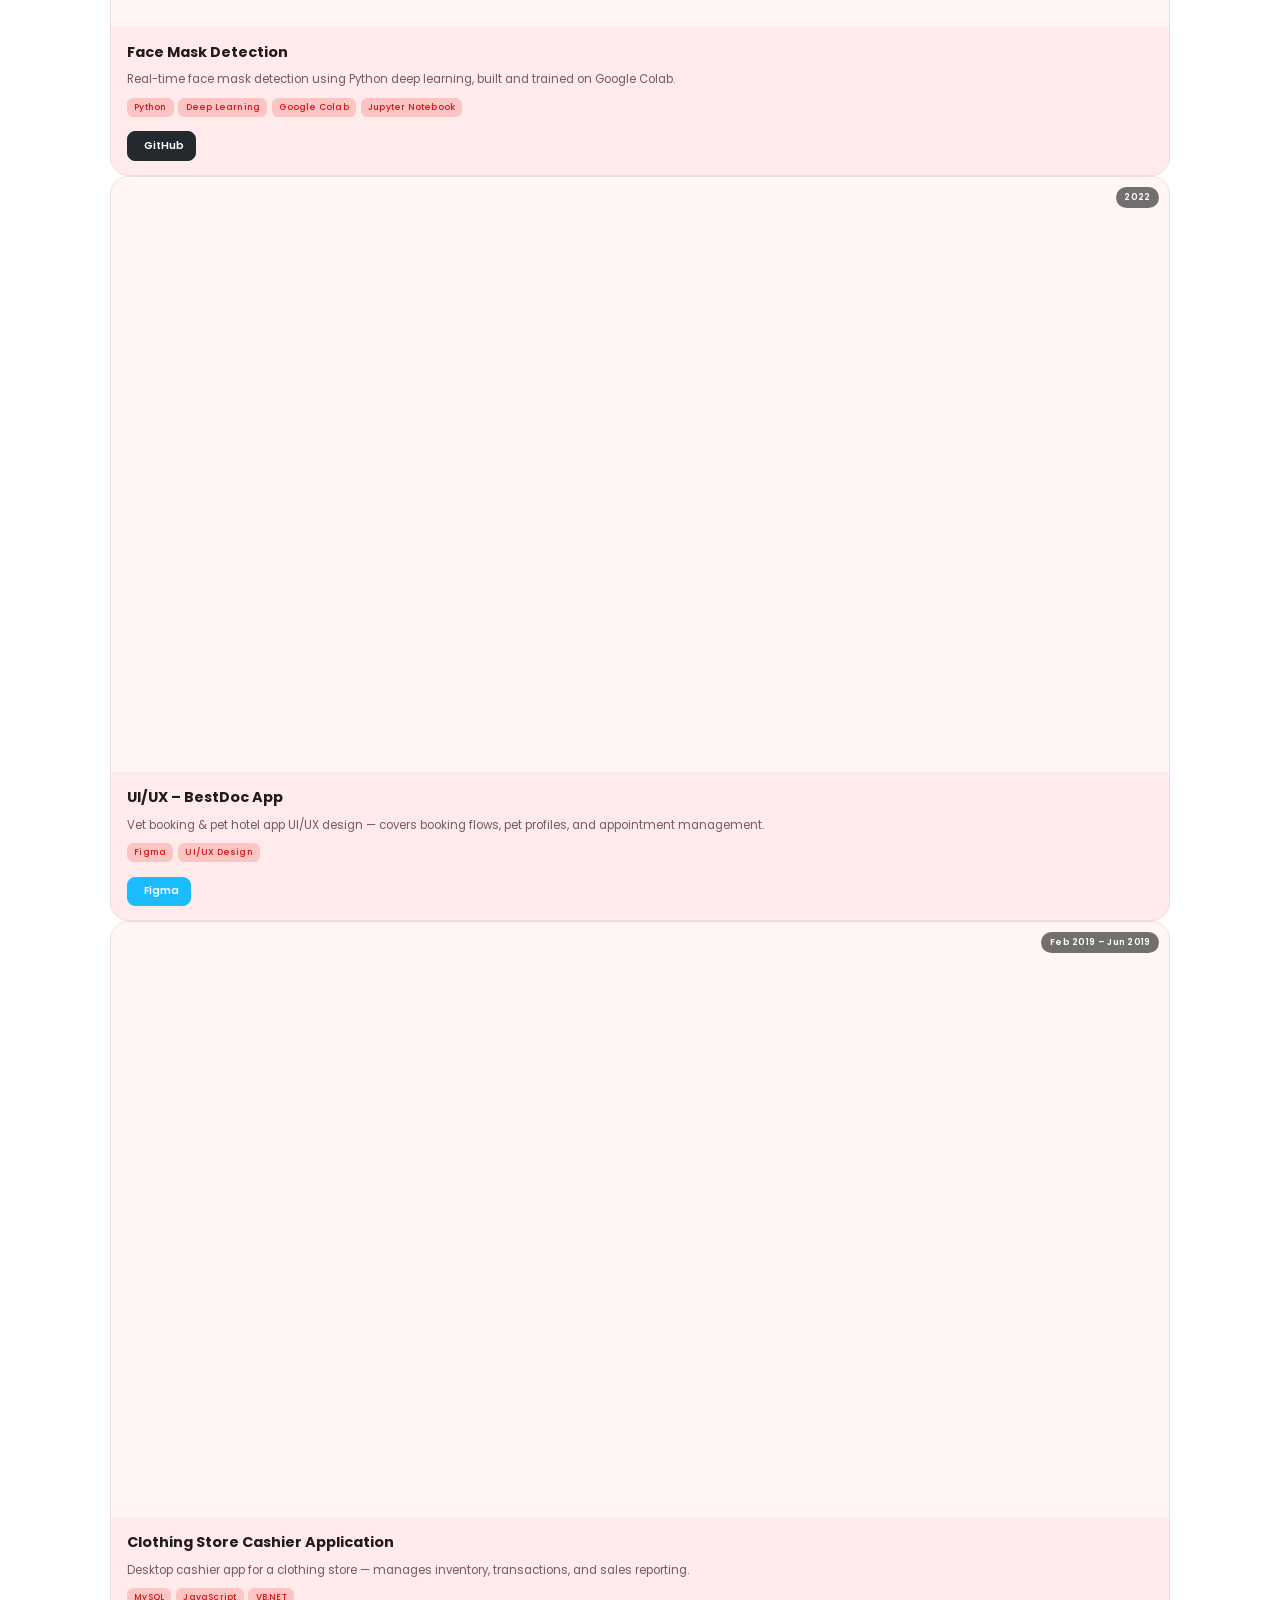
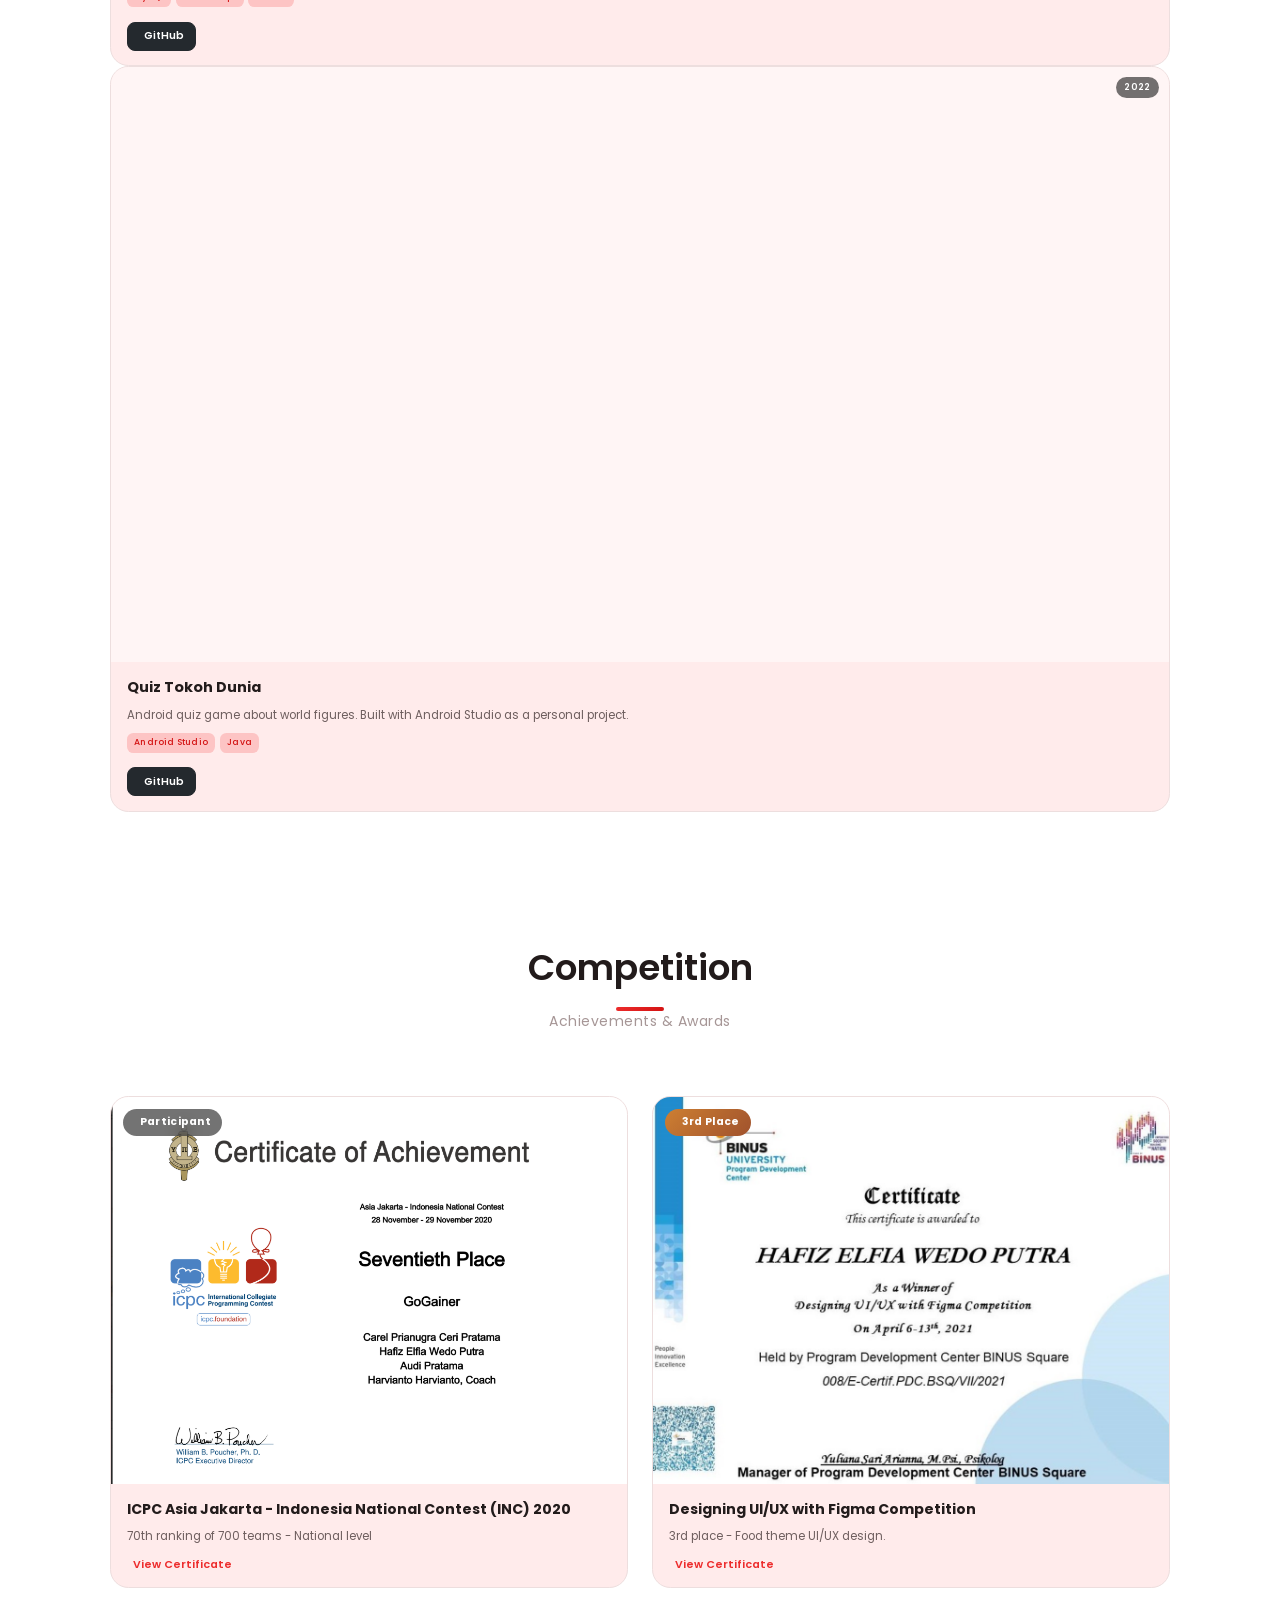
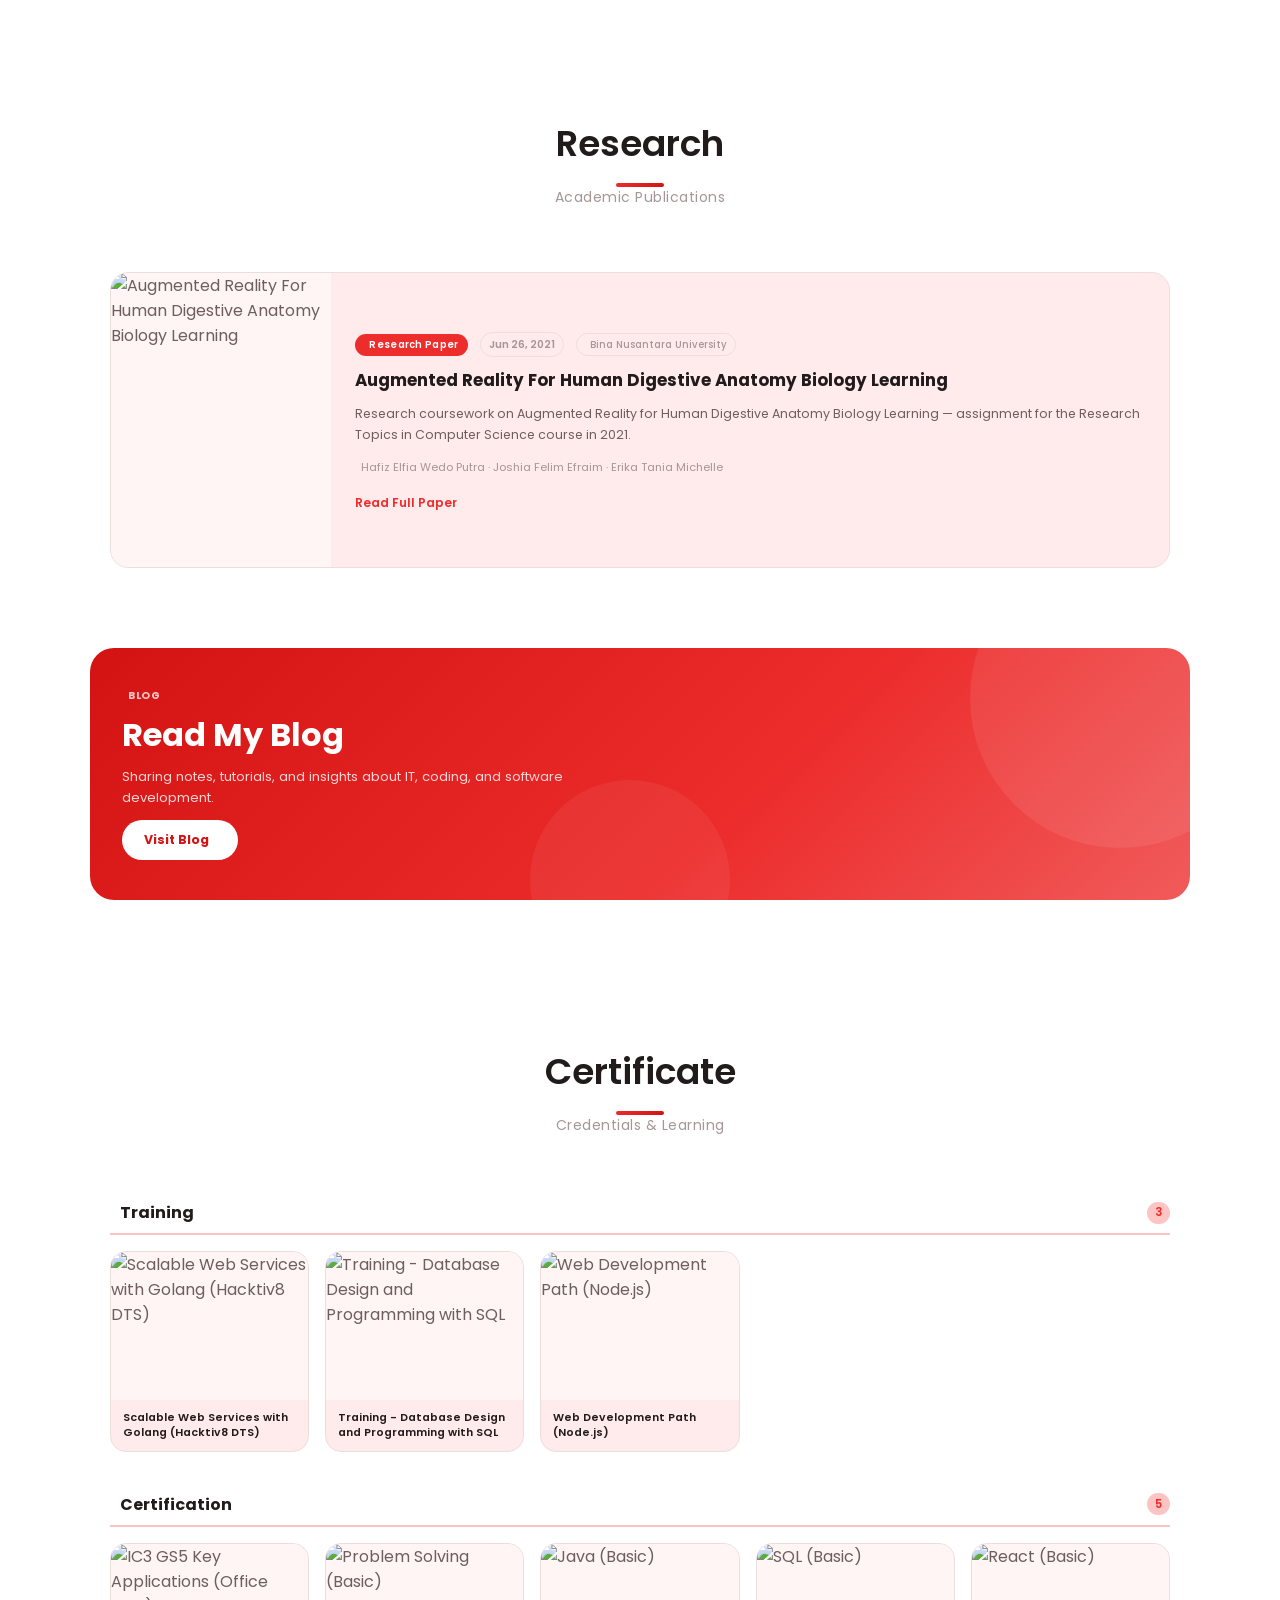
==== commit 3d801872: "Add bilingual support to events and certifications sections - events.json, certifications.json: desc" ====
--- a/index.html
+++ b/index.html
@@ -568,7 +568,7 @@
     <!-- Inline data fallback removed to force network JSON fetch -->
 
     <!--==================== MAIN JS ====================-->
-    <script src="assets/js/main.js?v=3"></script>
+    <script src="assets/js/main.js?v=4"></script>
 </body>
 
 </html>
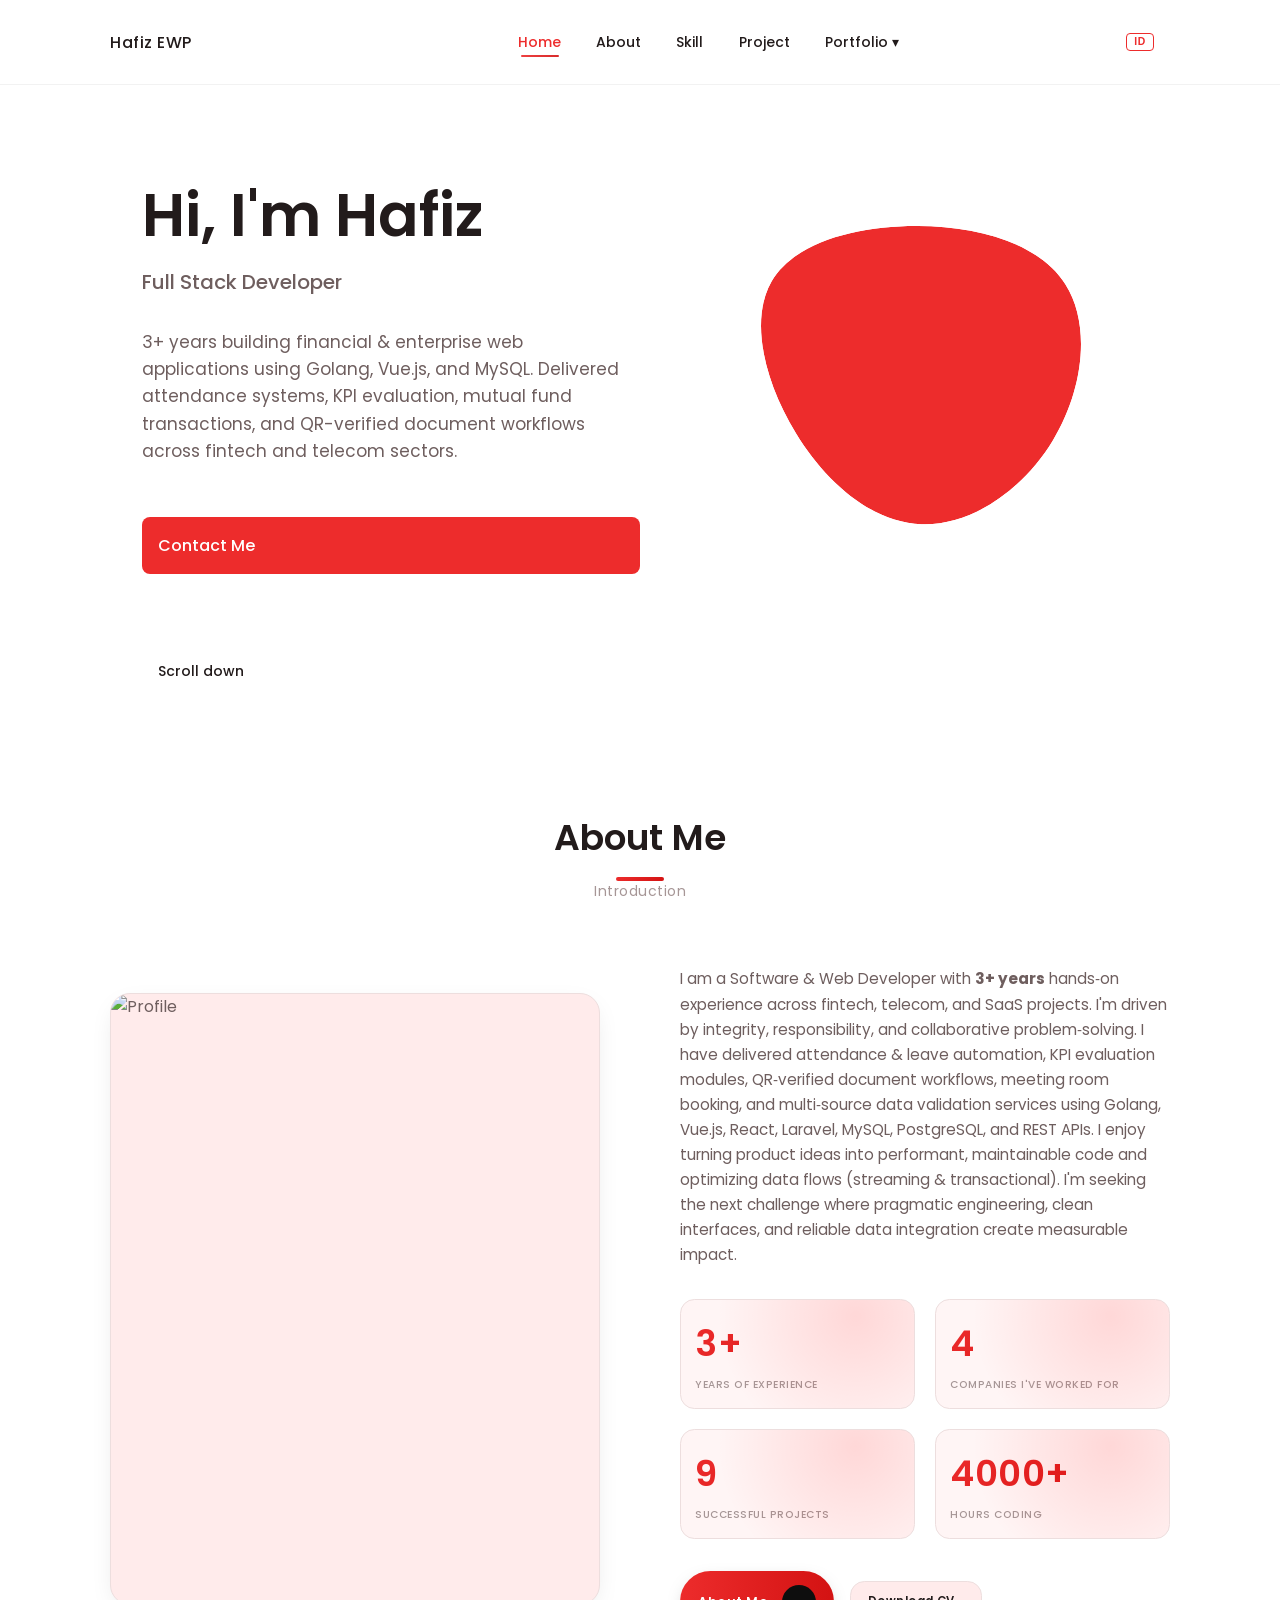
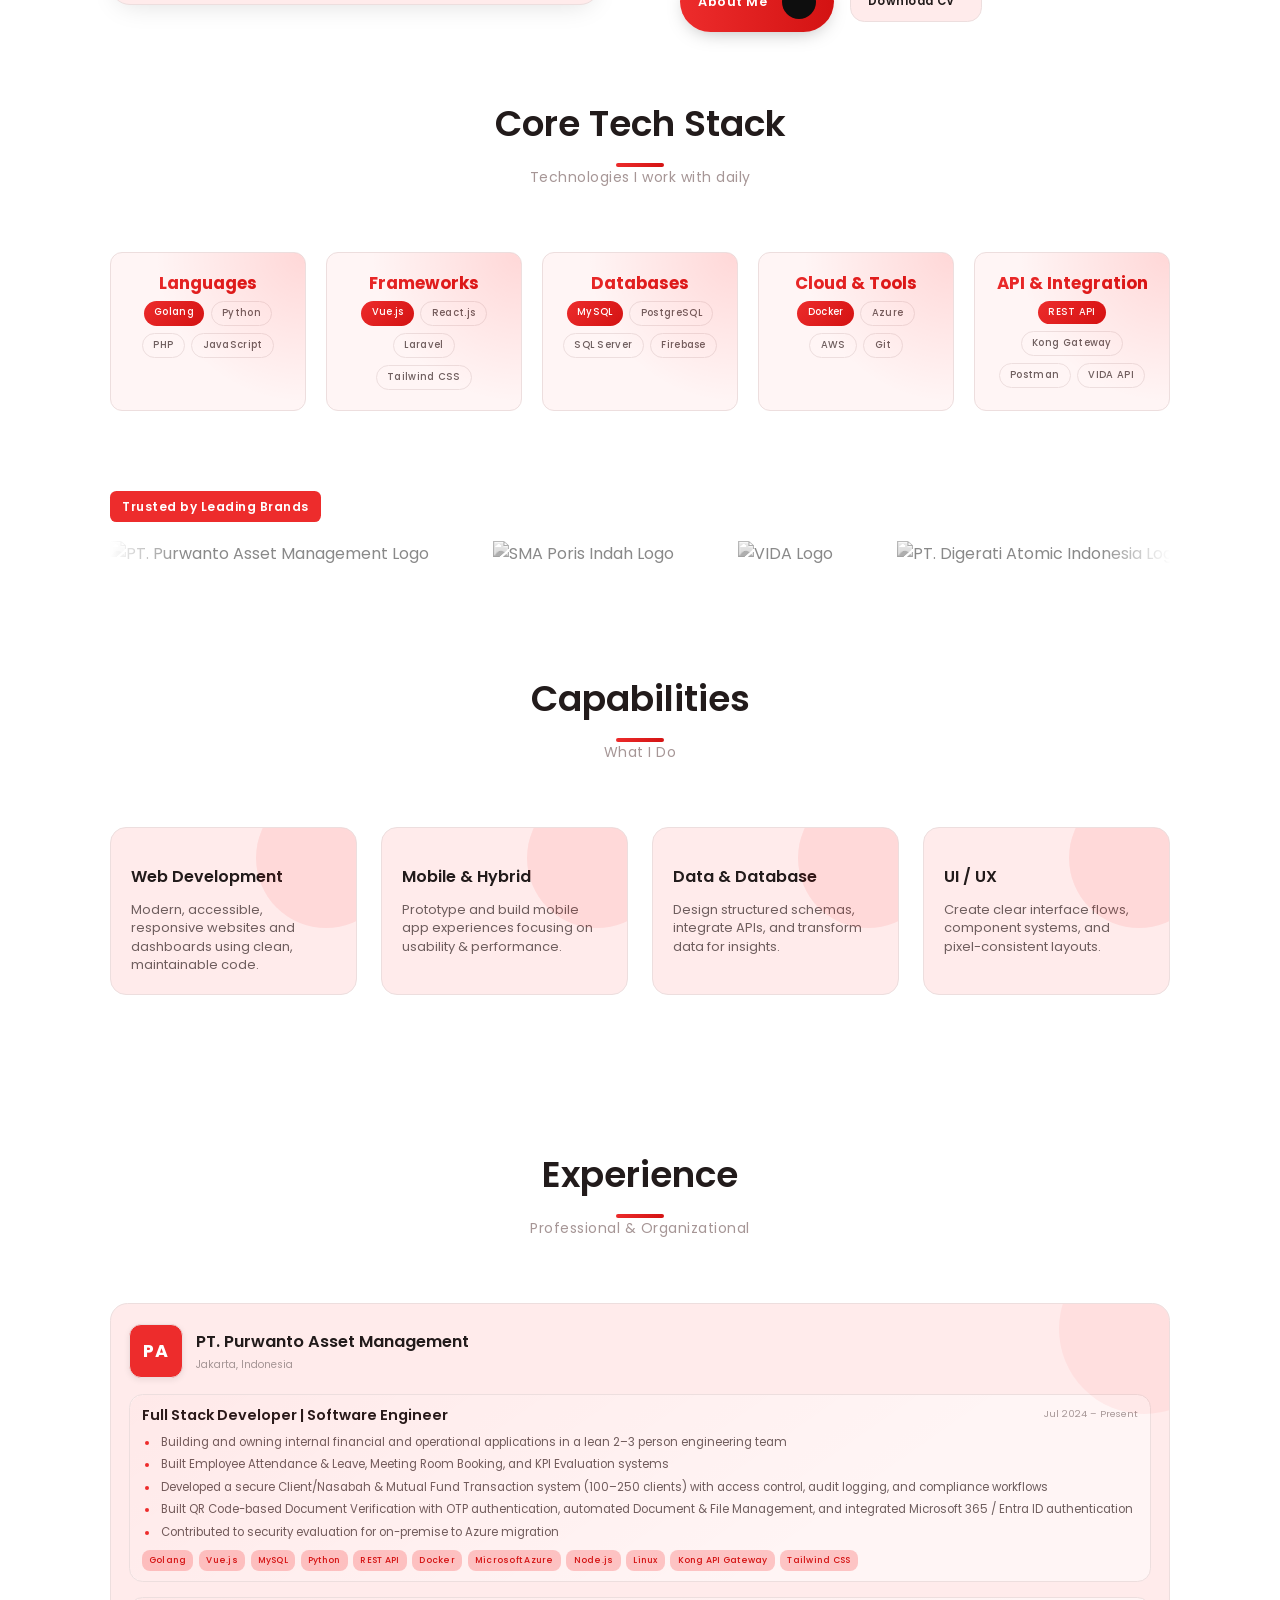
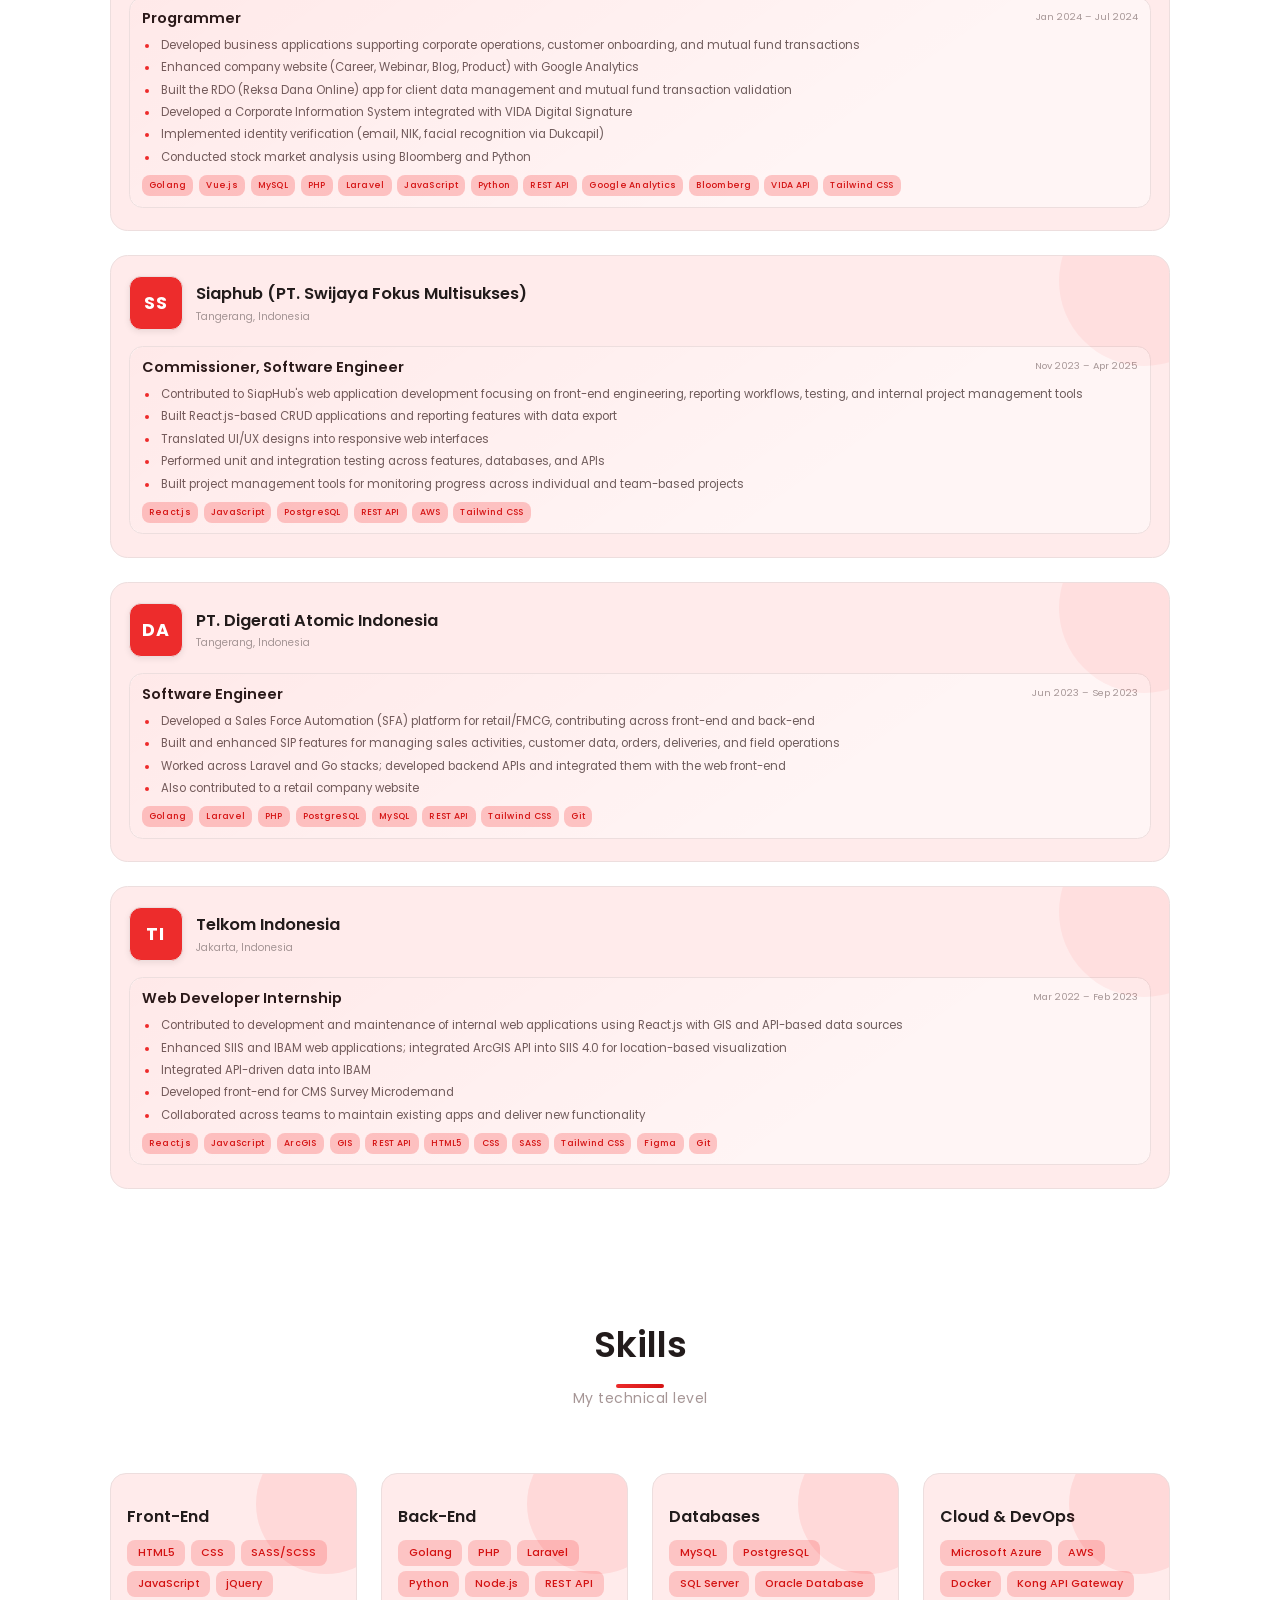
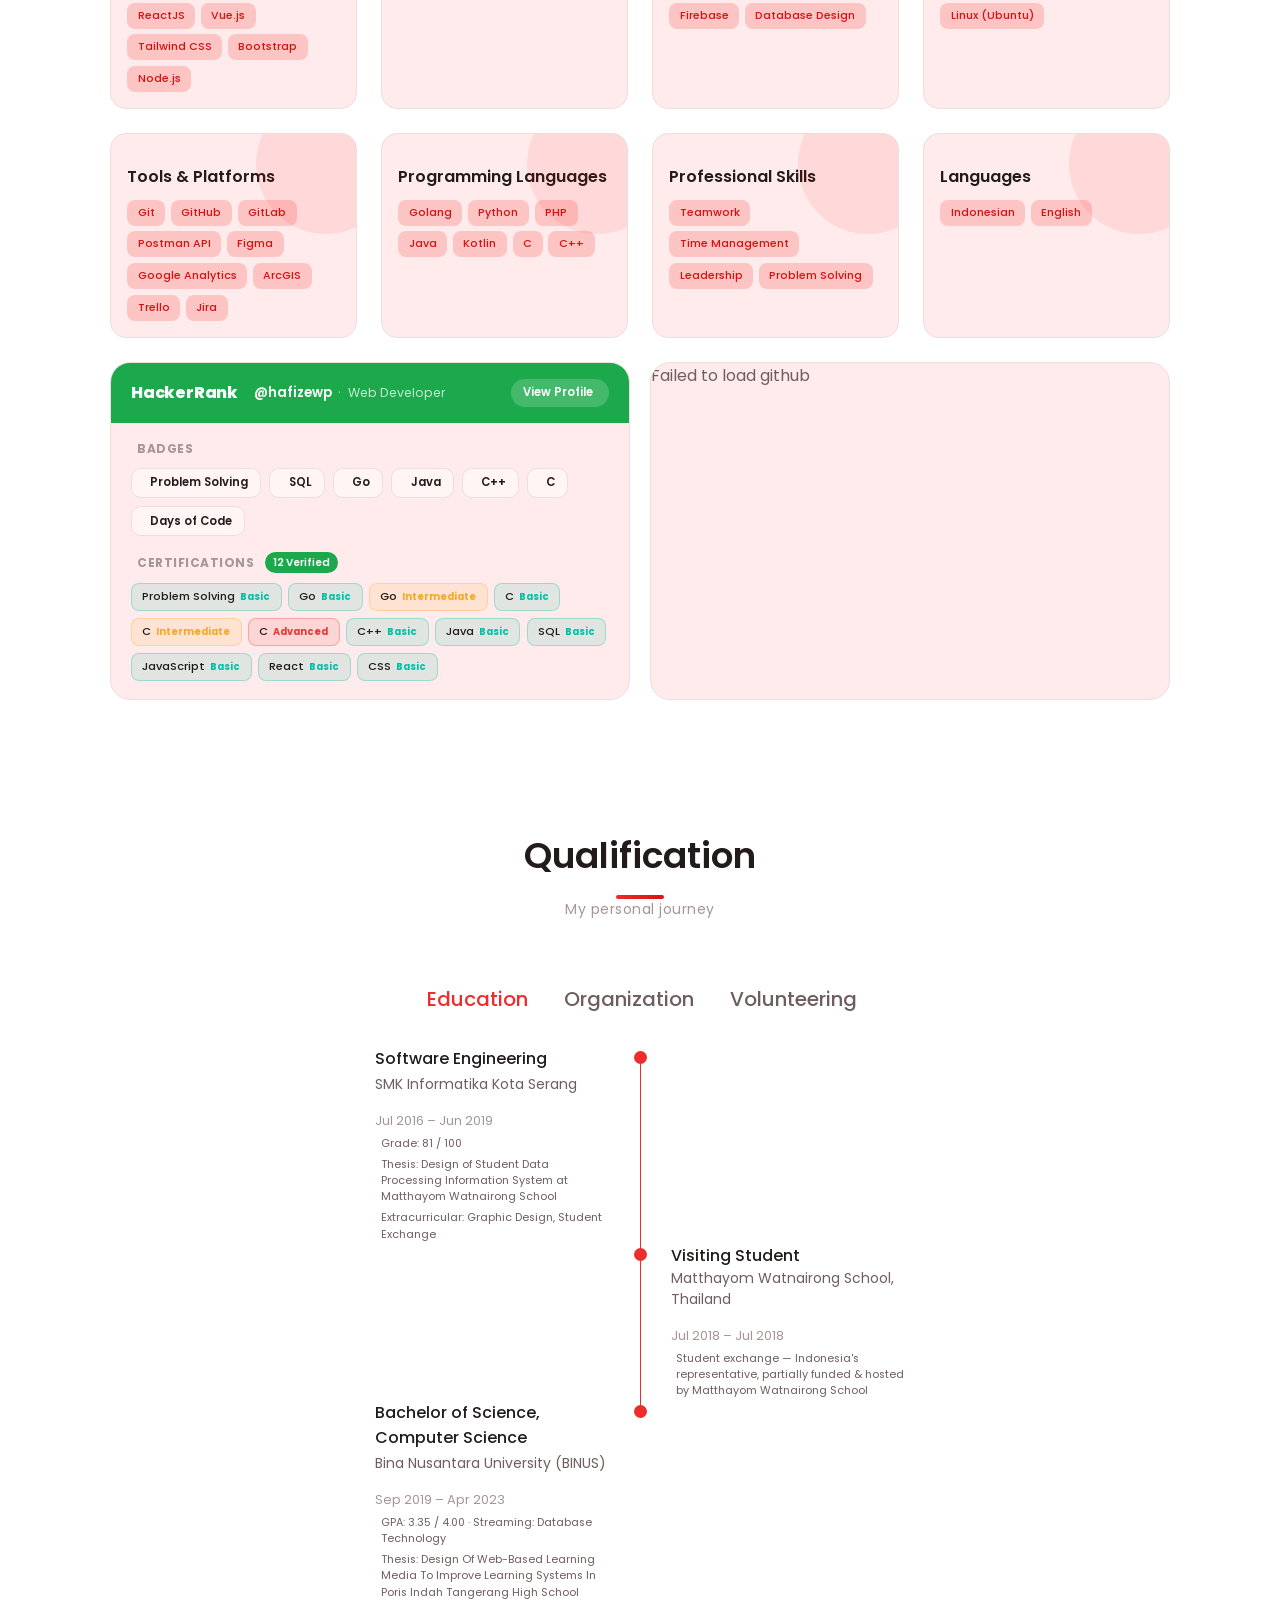
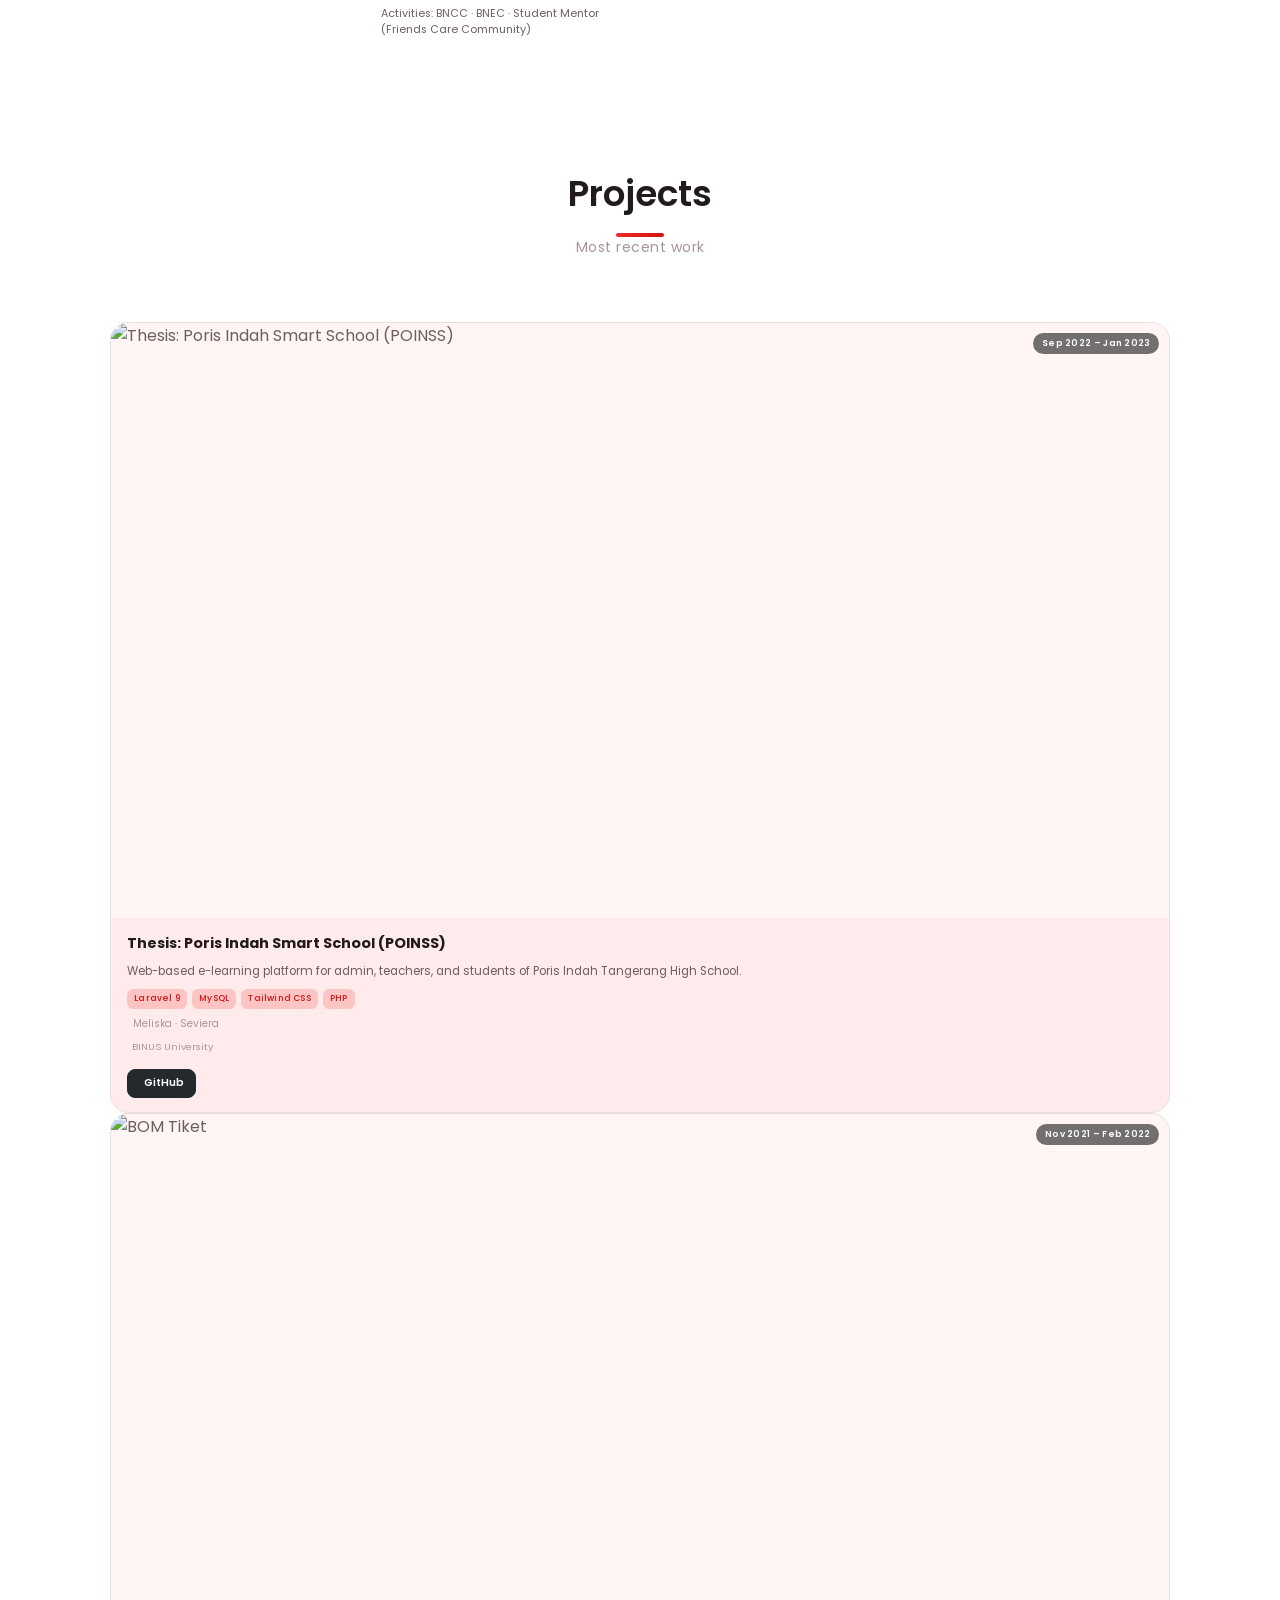
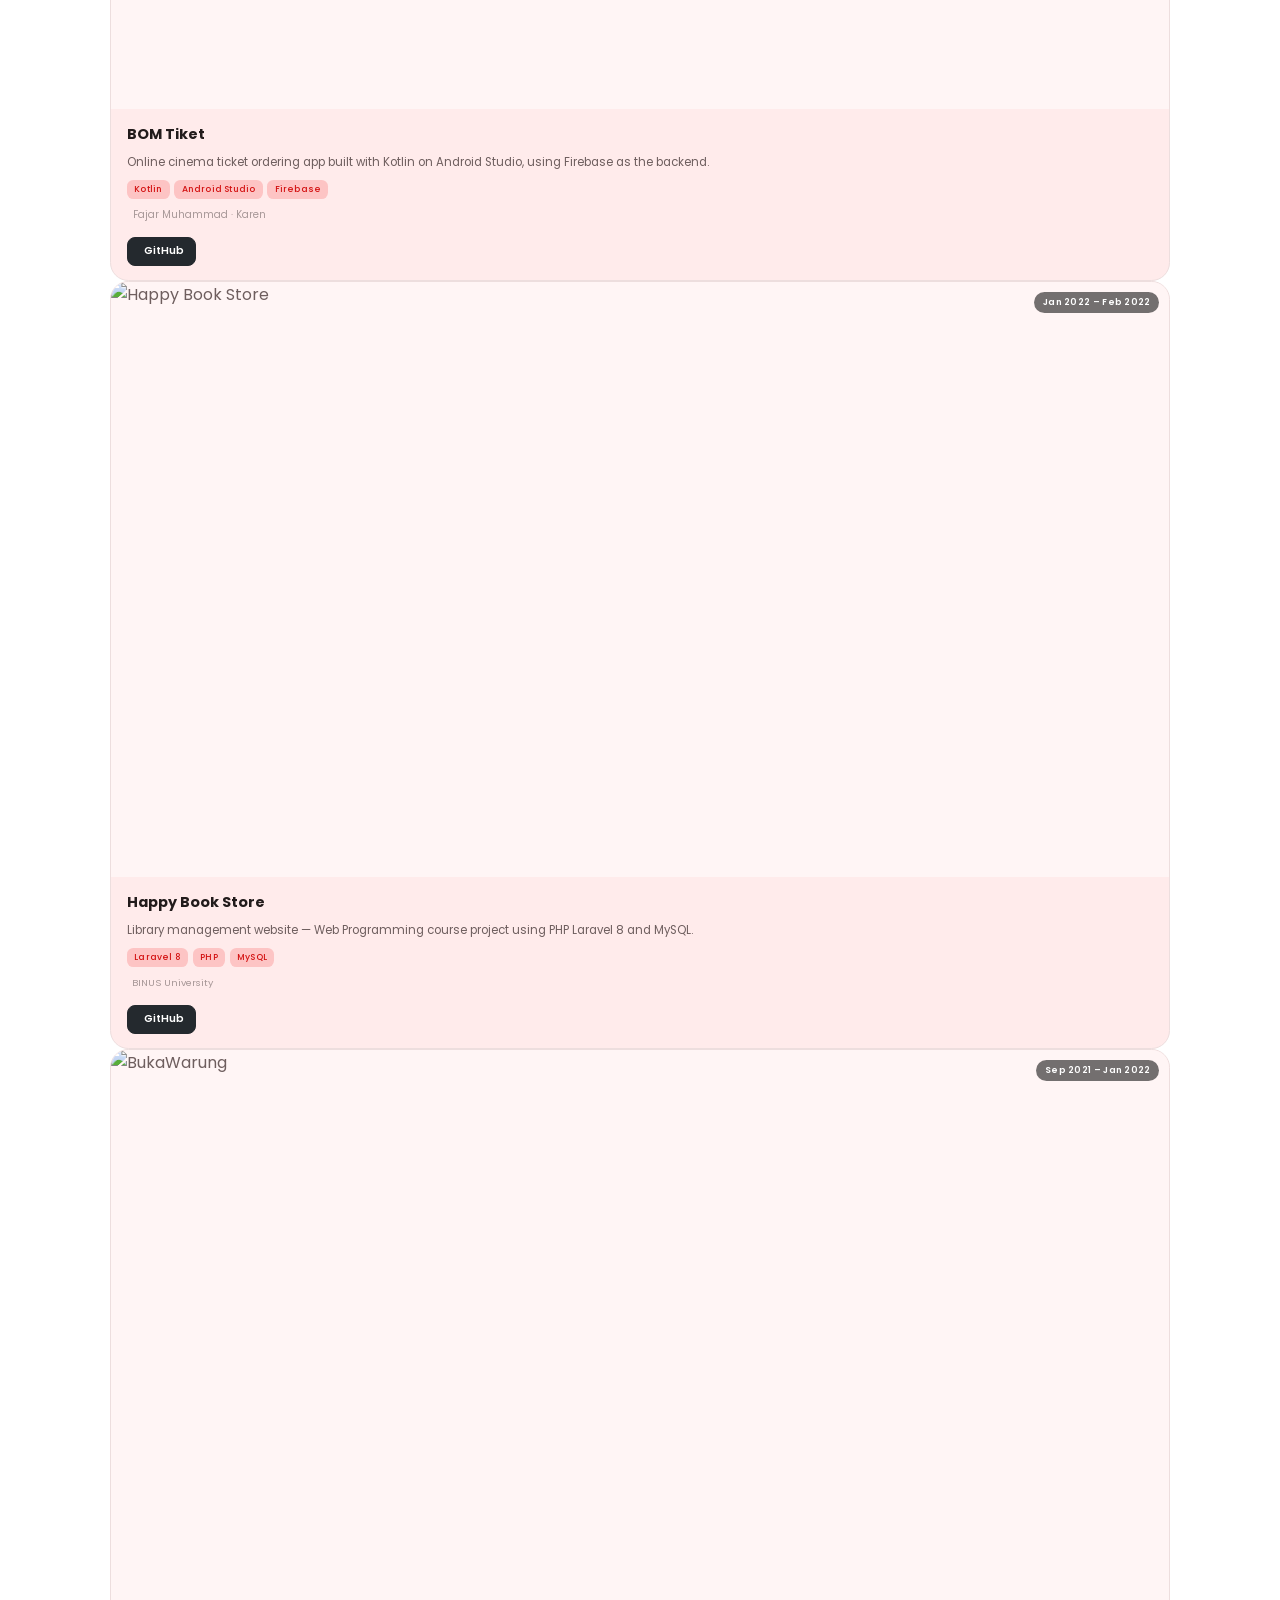
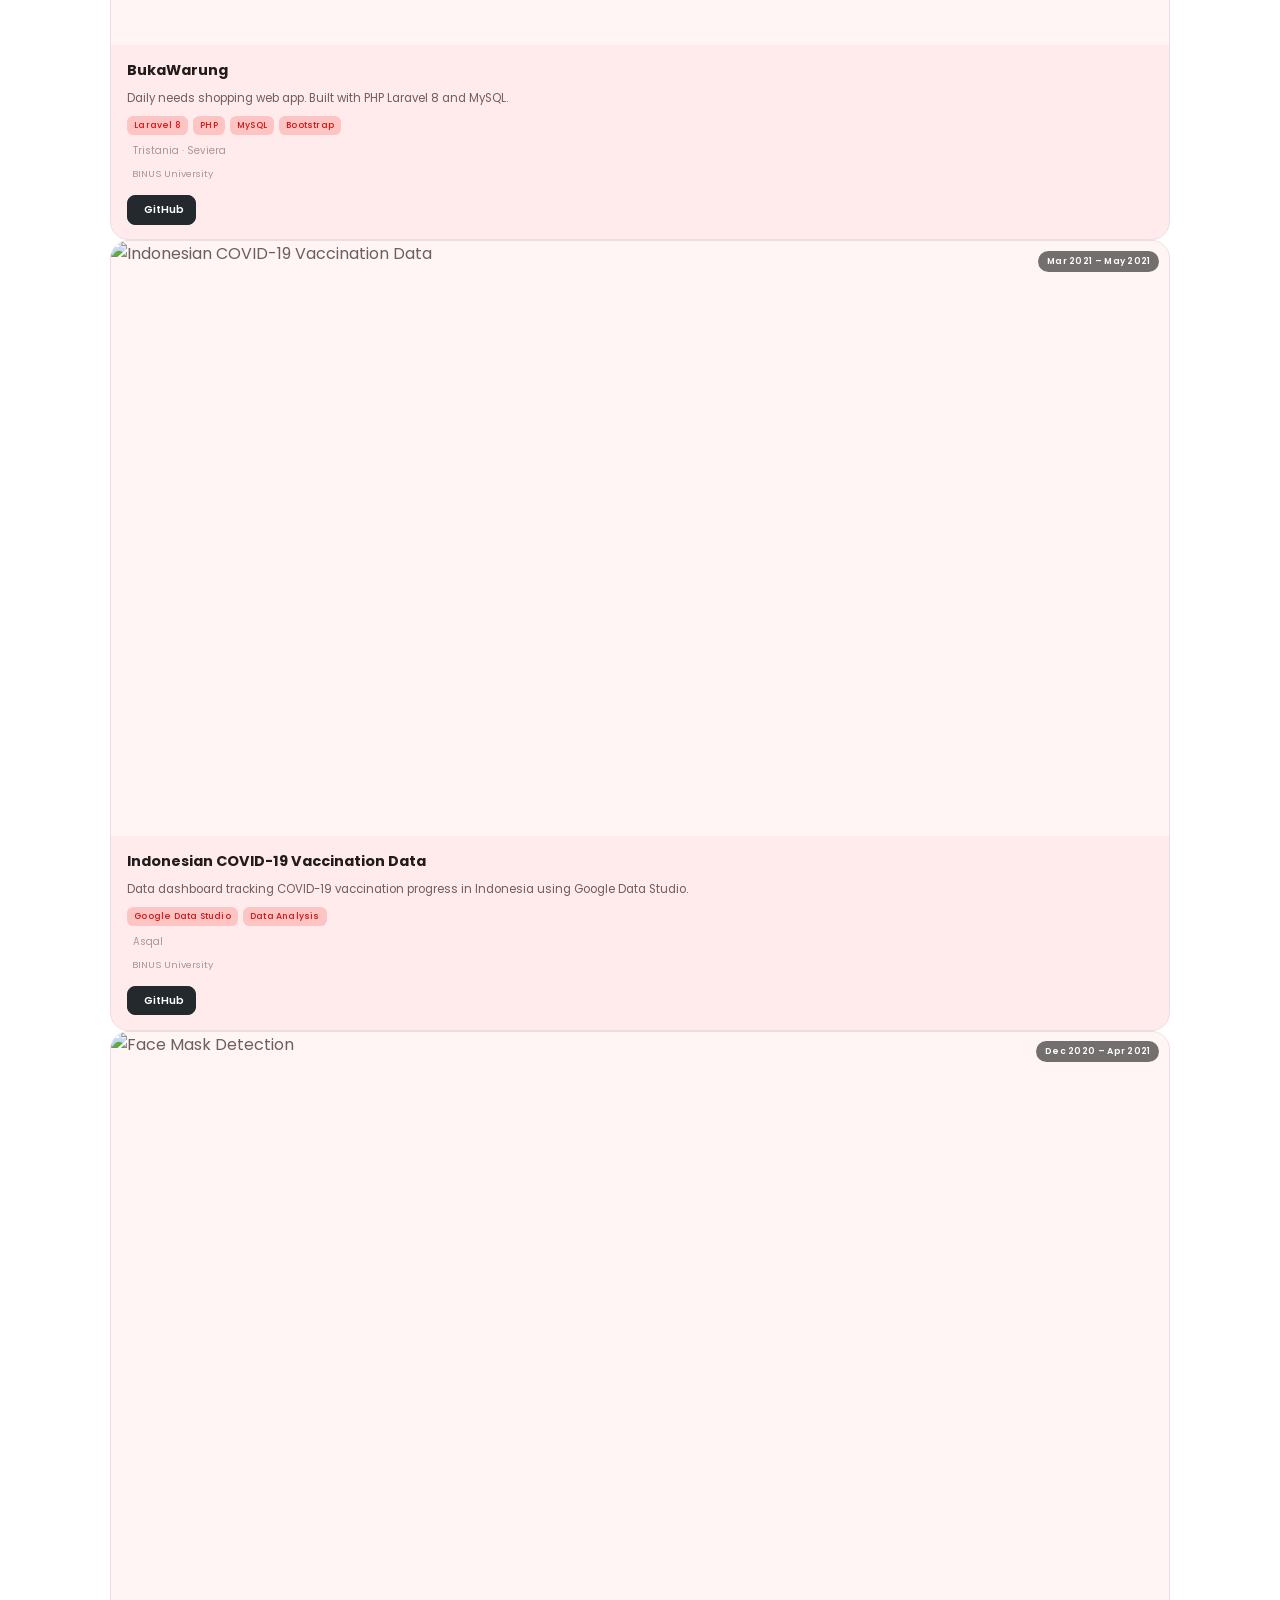
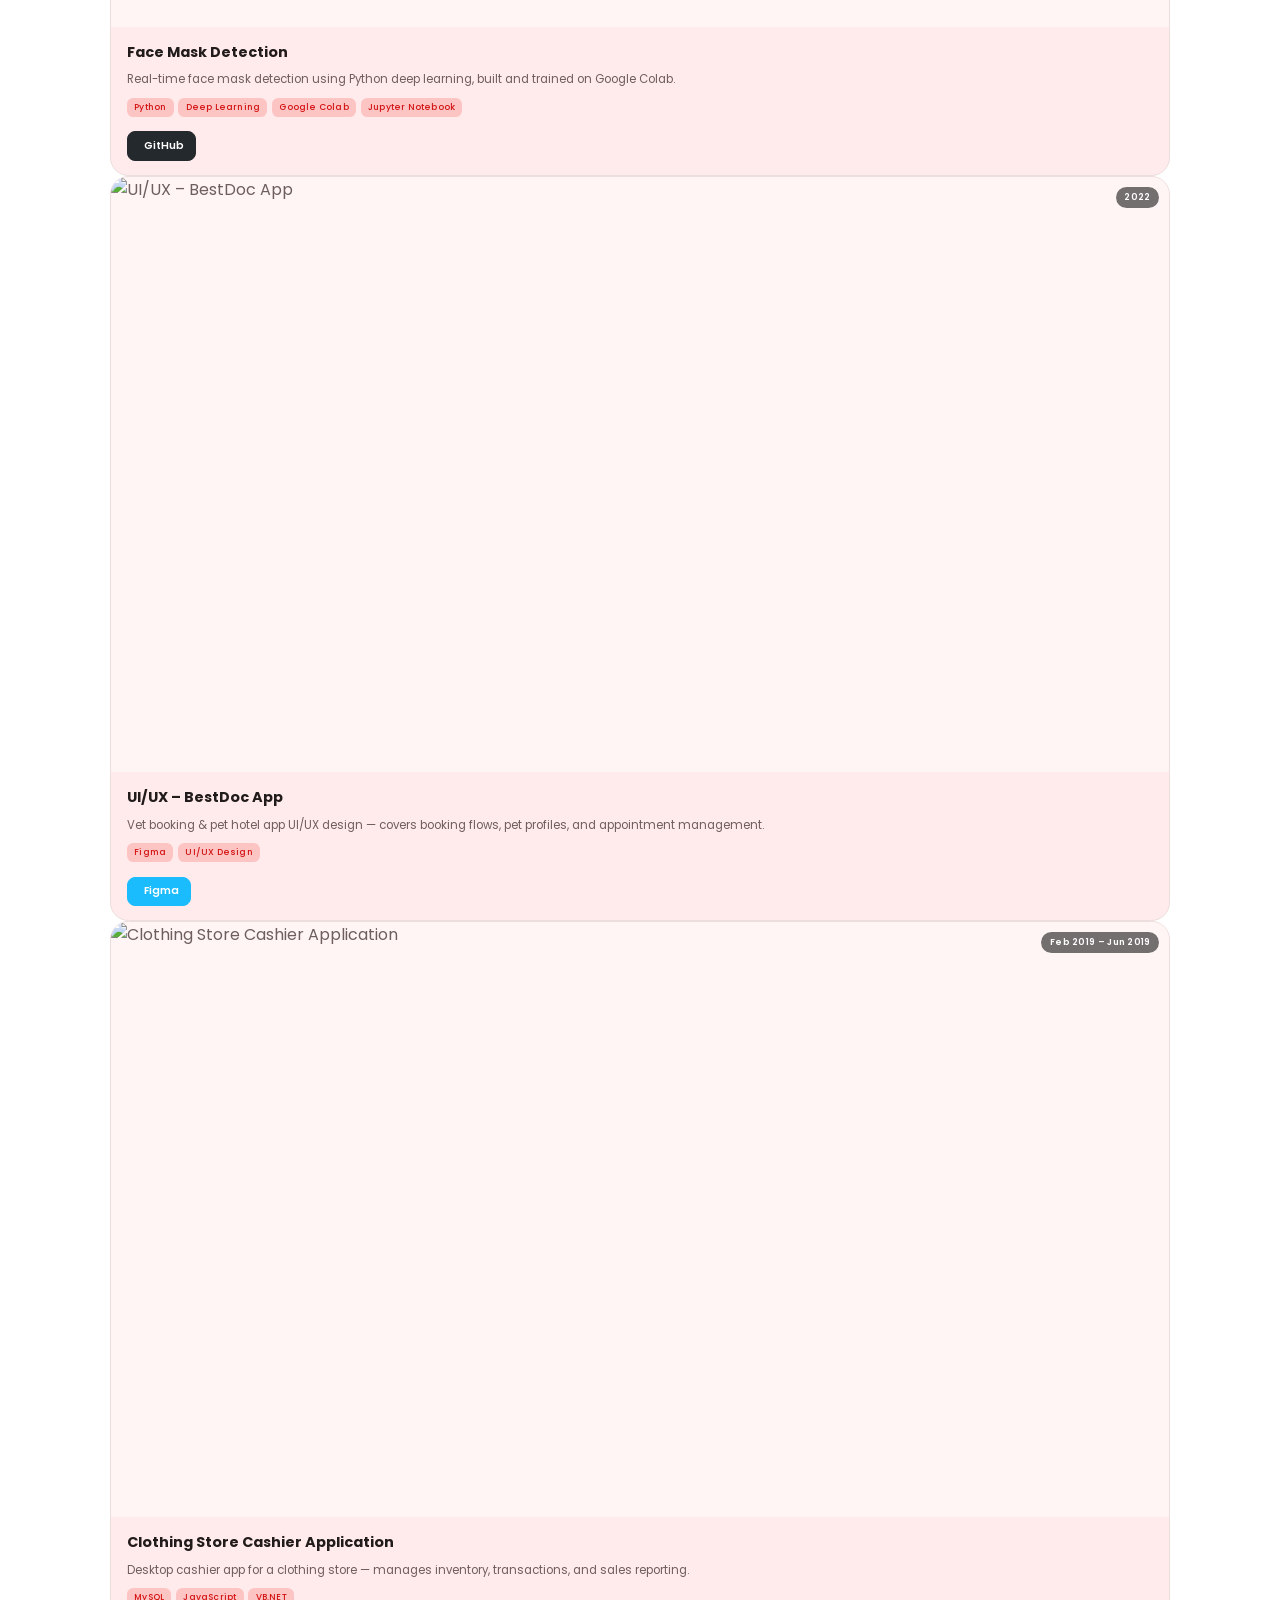
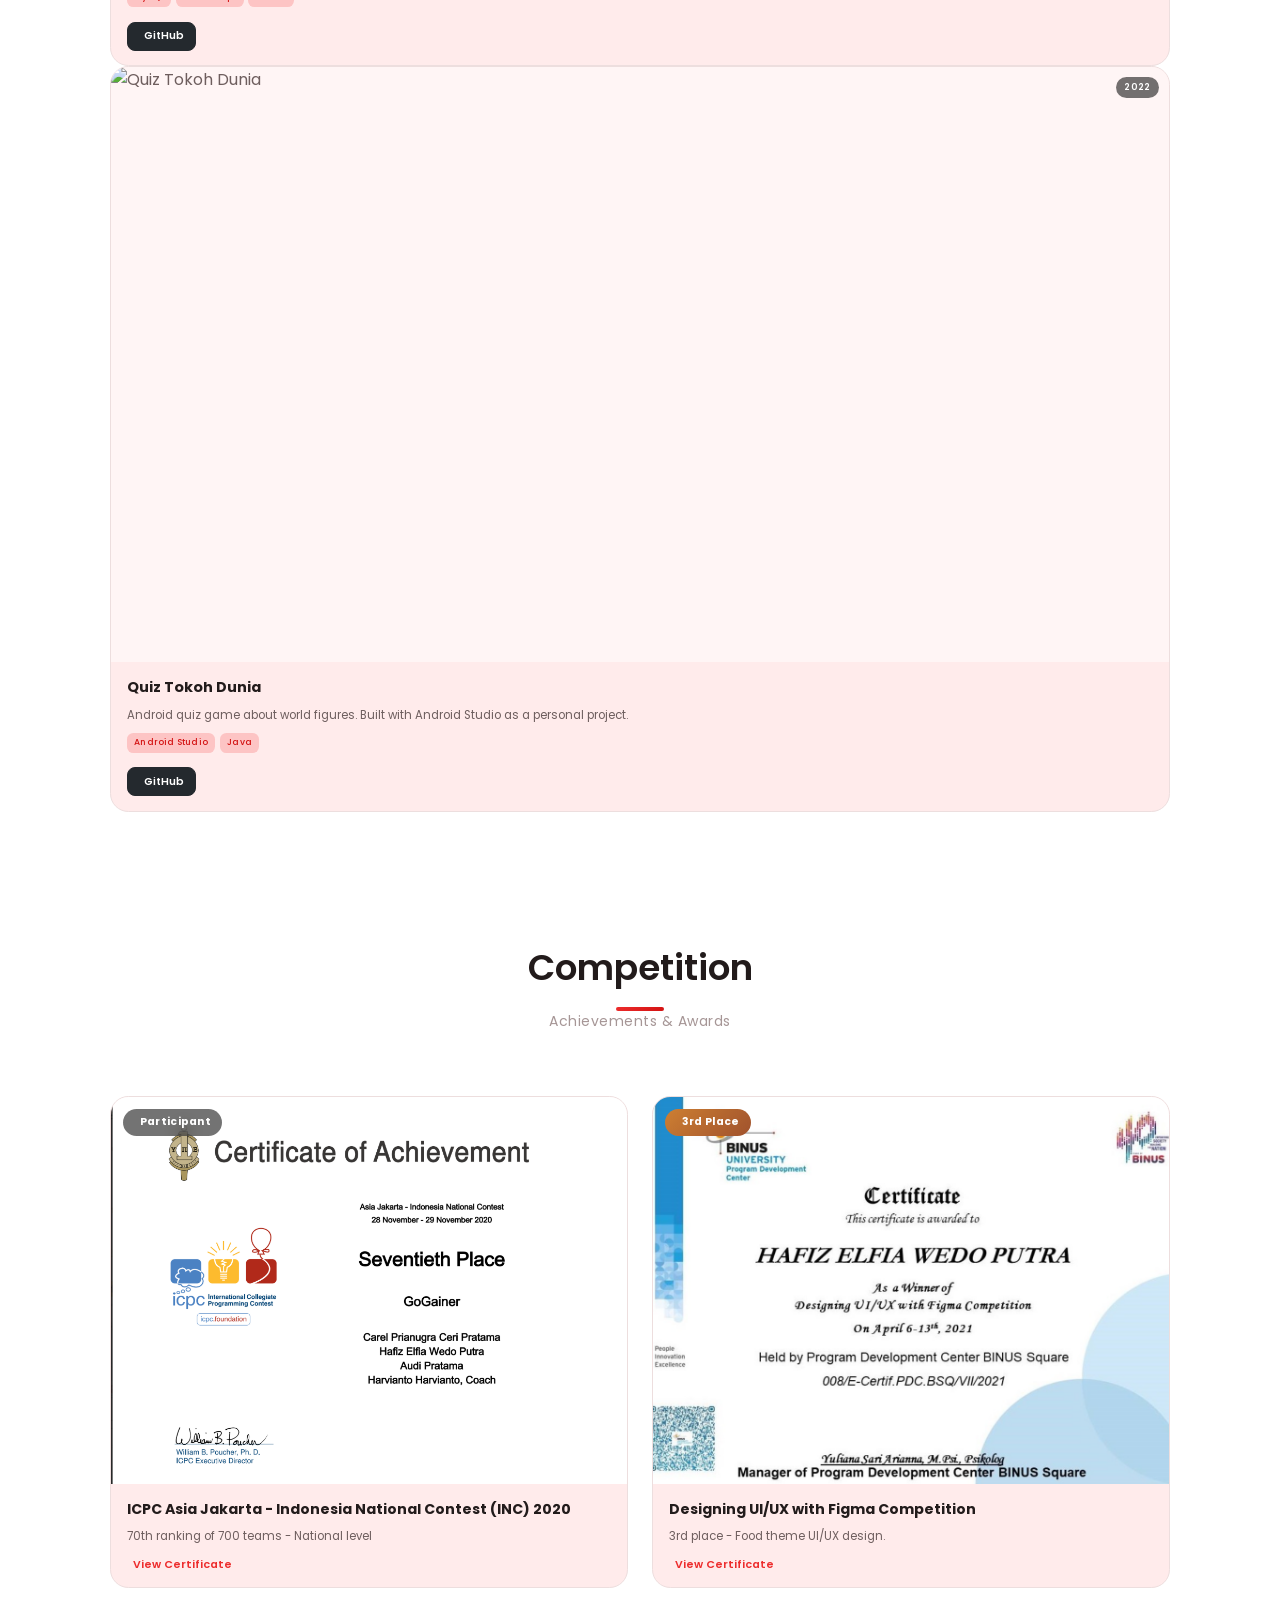
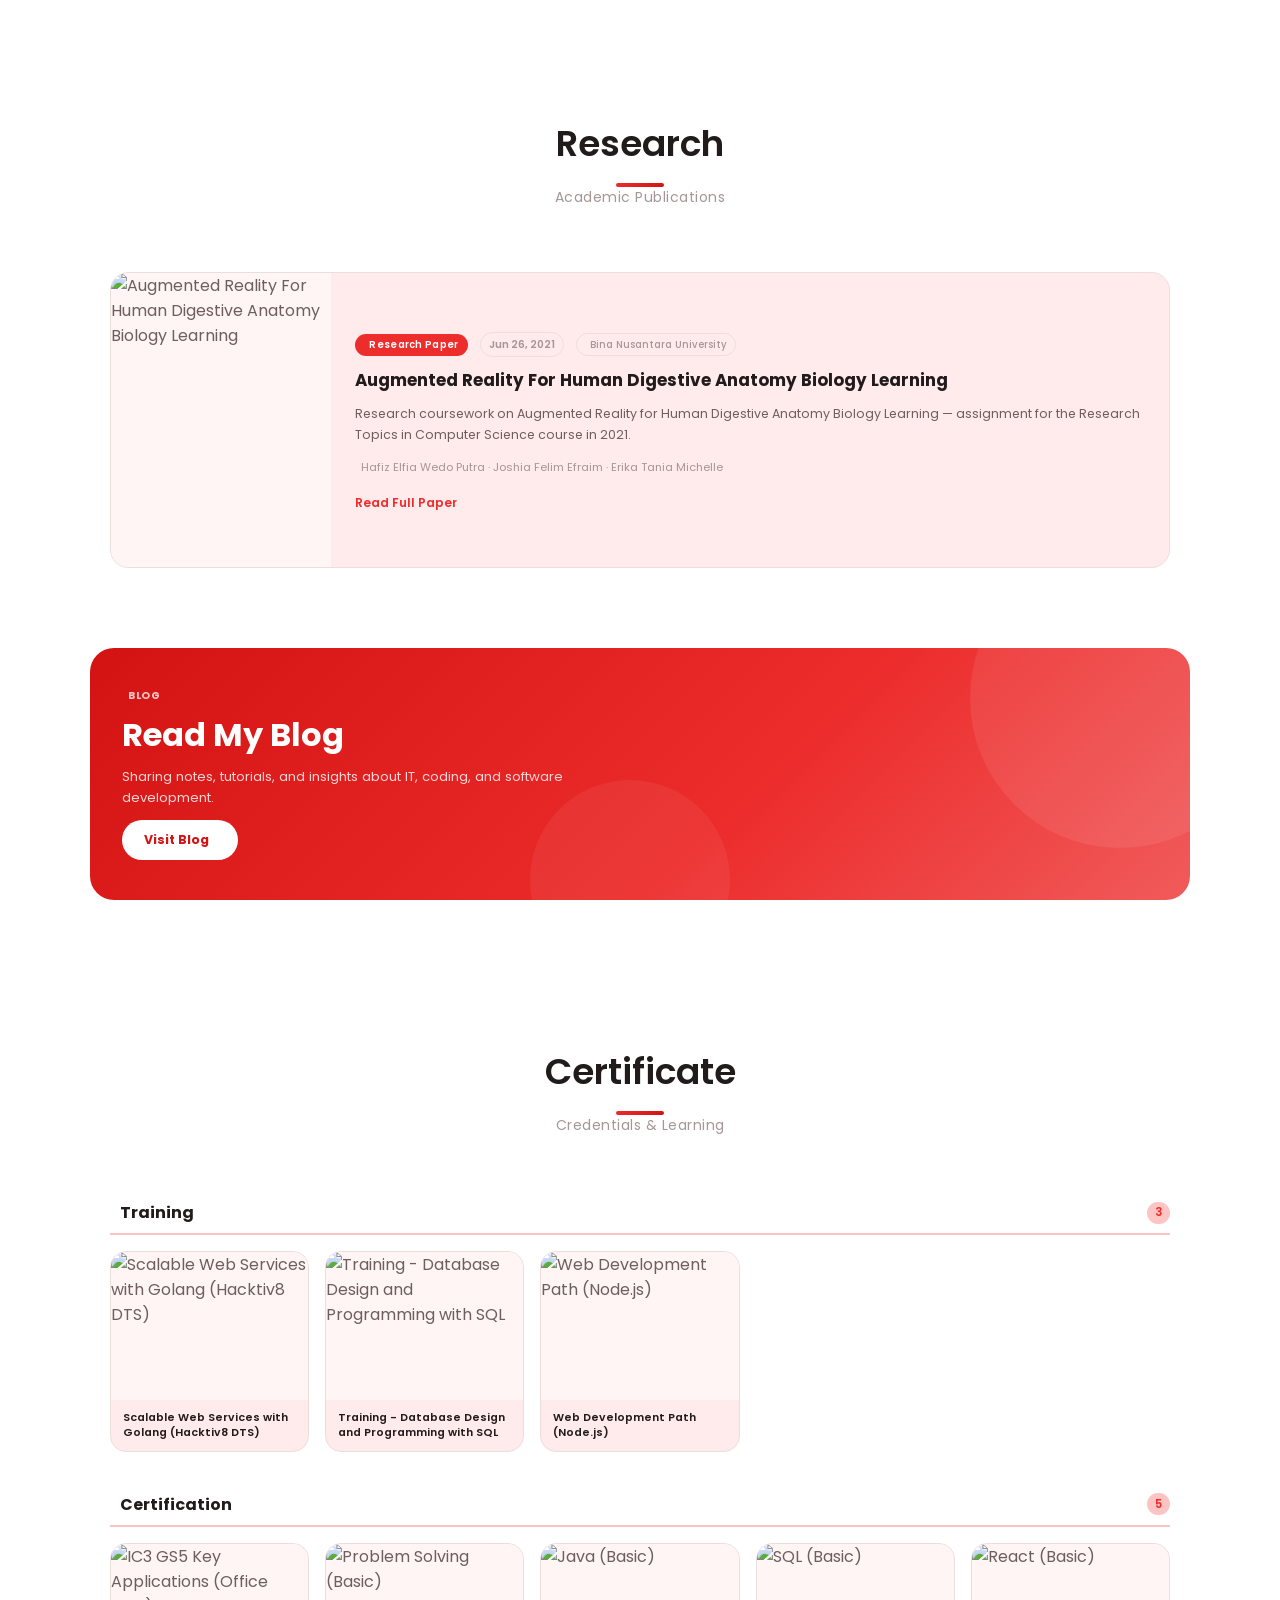
==== commit c6ef5355: "Translate 'of' label in running stats (of → dari in Indonesian) Co-Authored-By: Claude Sonnet 4.6 <n" ====
--- a/index.html
+++ b/index.html
@@ -568,7 +568,7 @@
     <!-- Inline data fallback removed to force network JSON fetch -->
 
     <!--==================== MAIN JS ====================-->
-    <script src="assets/js/main.js?v=4"></script>
+    <script src="assets/js/main.js?v=5"></script>
 </body>
 
 </html>
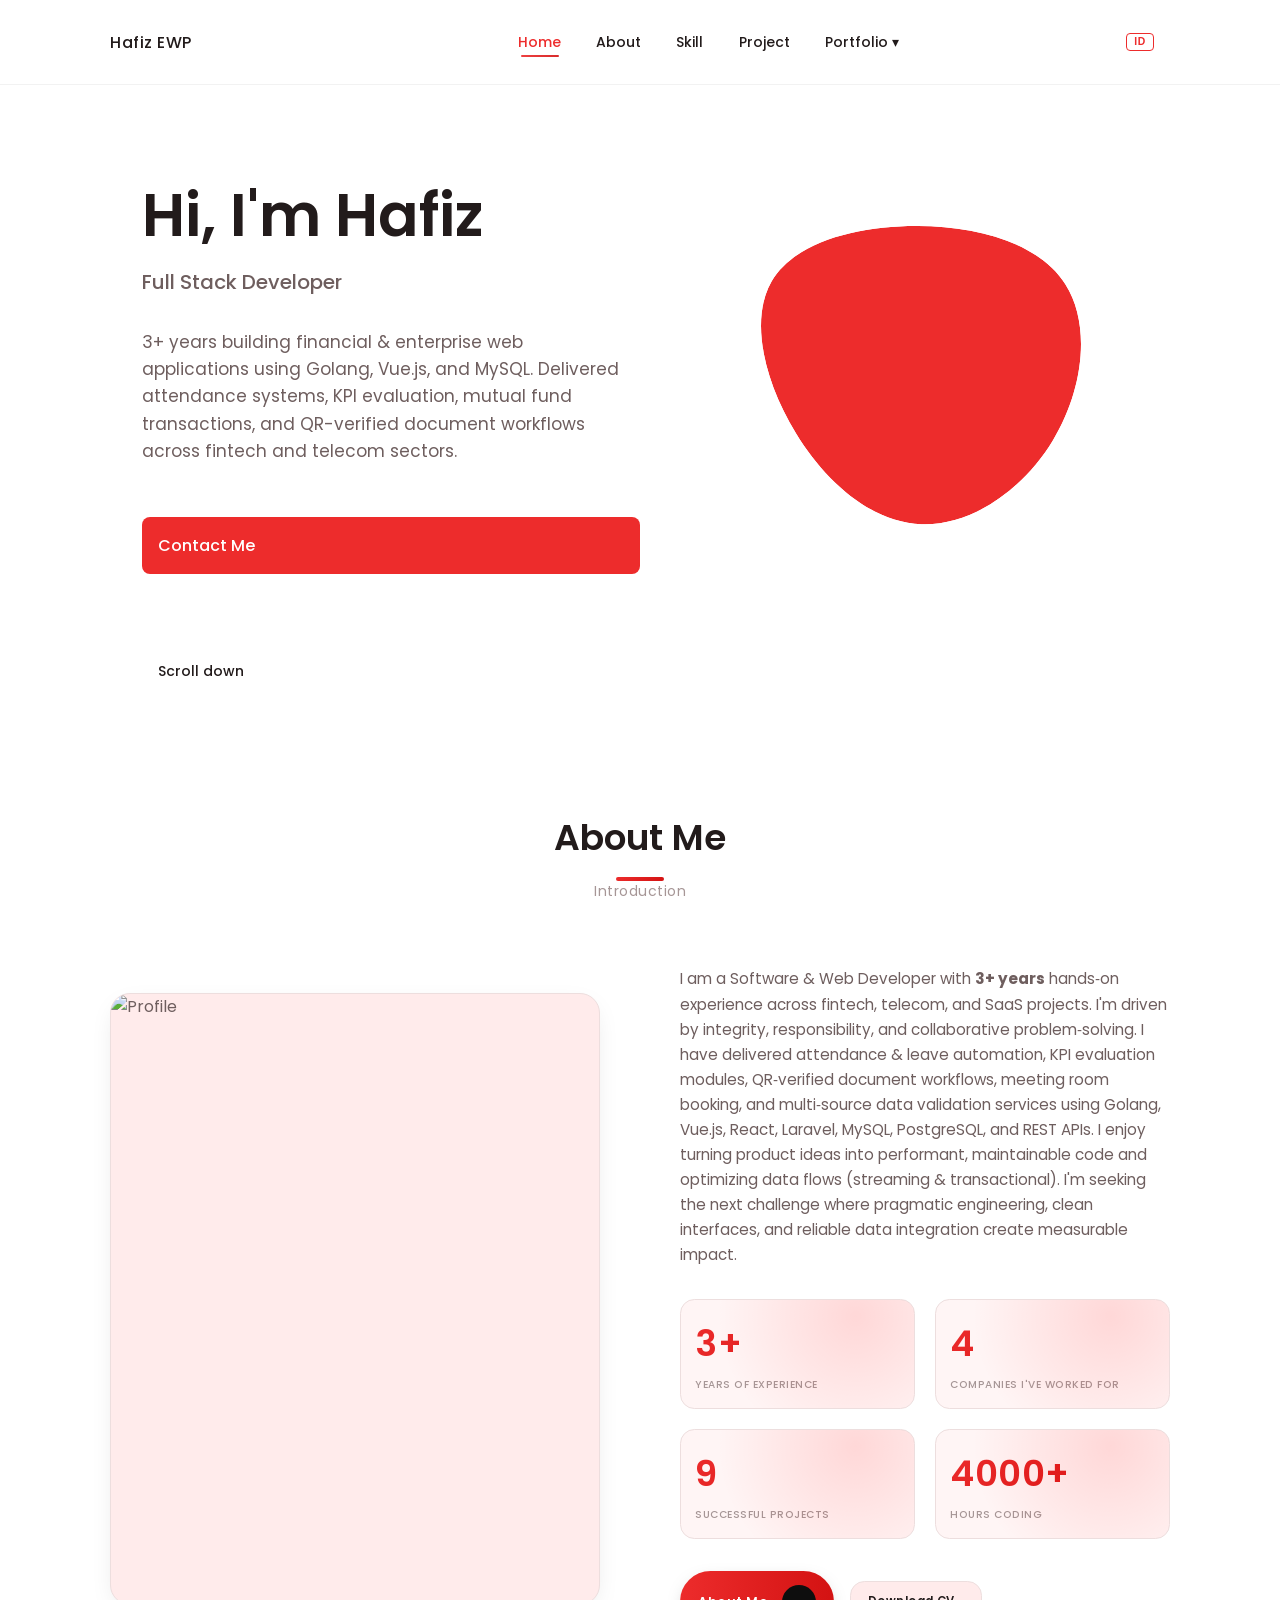
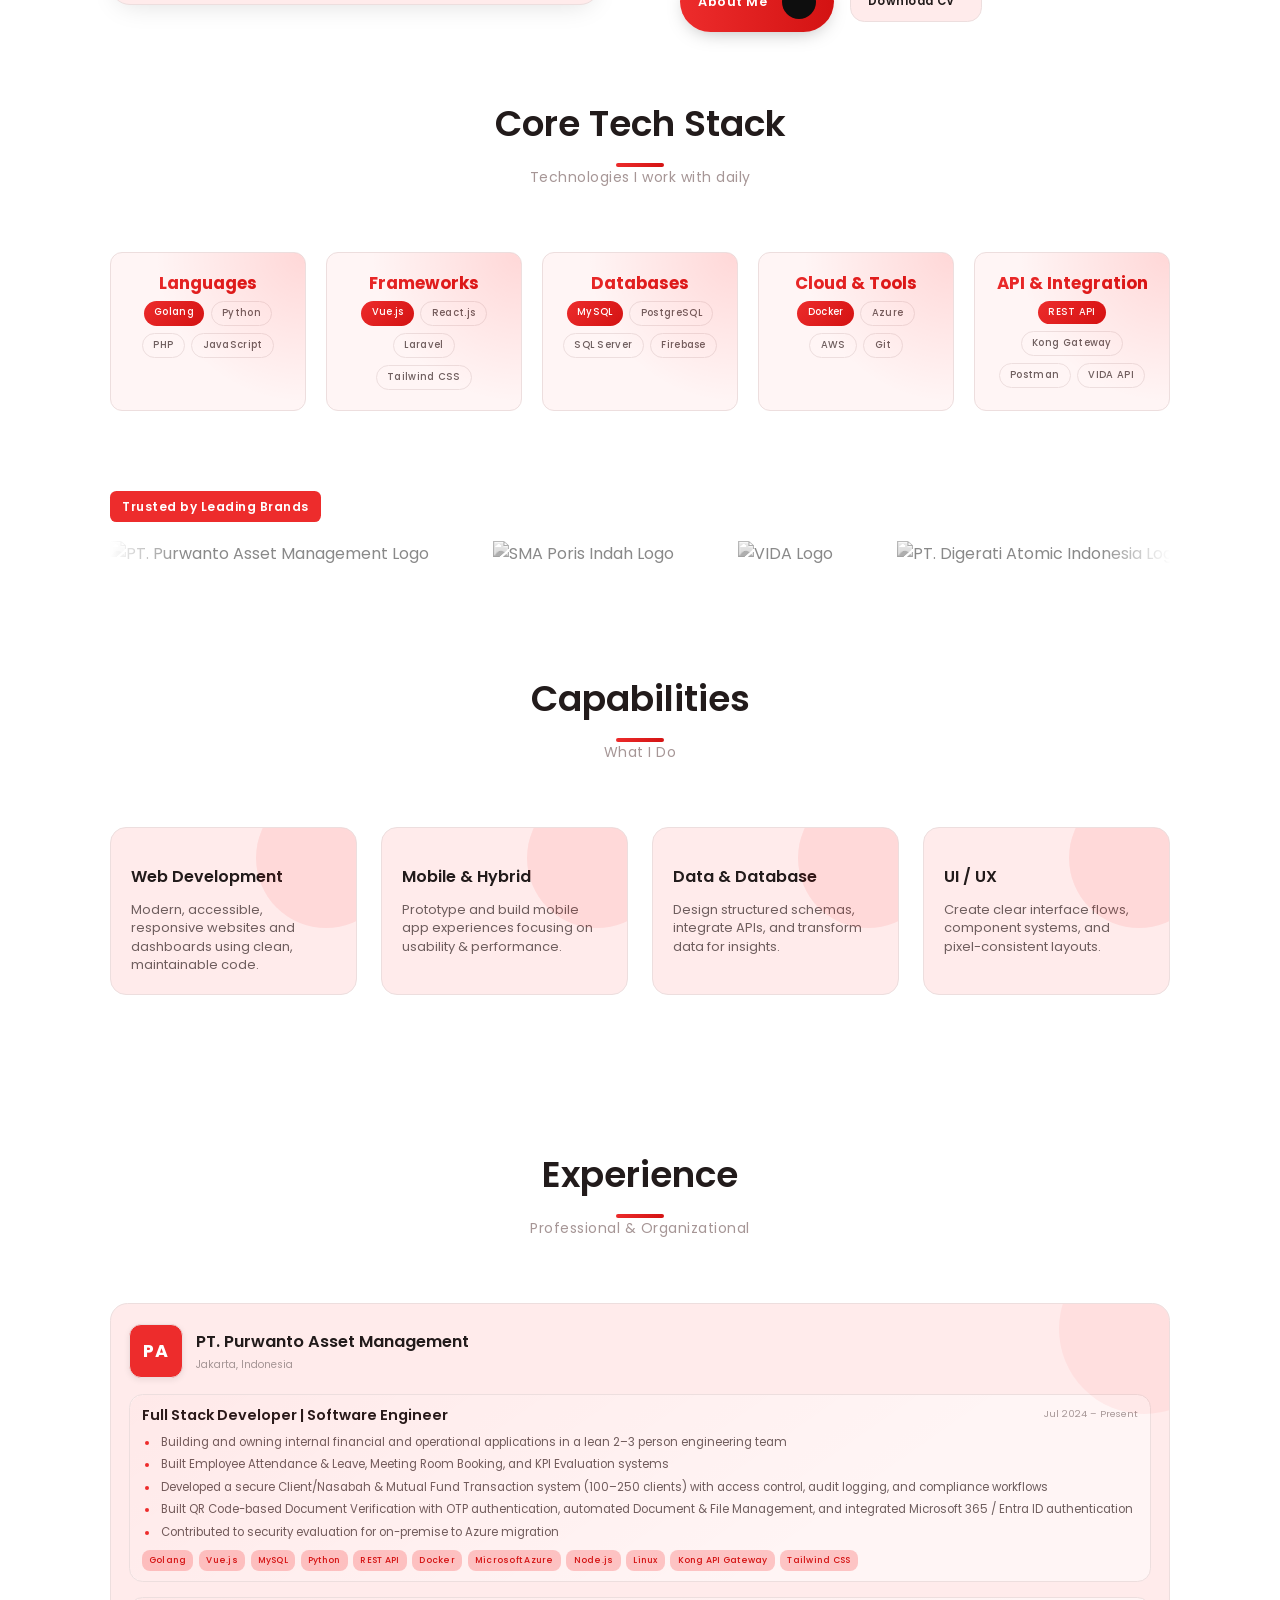
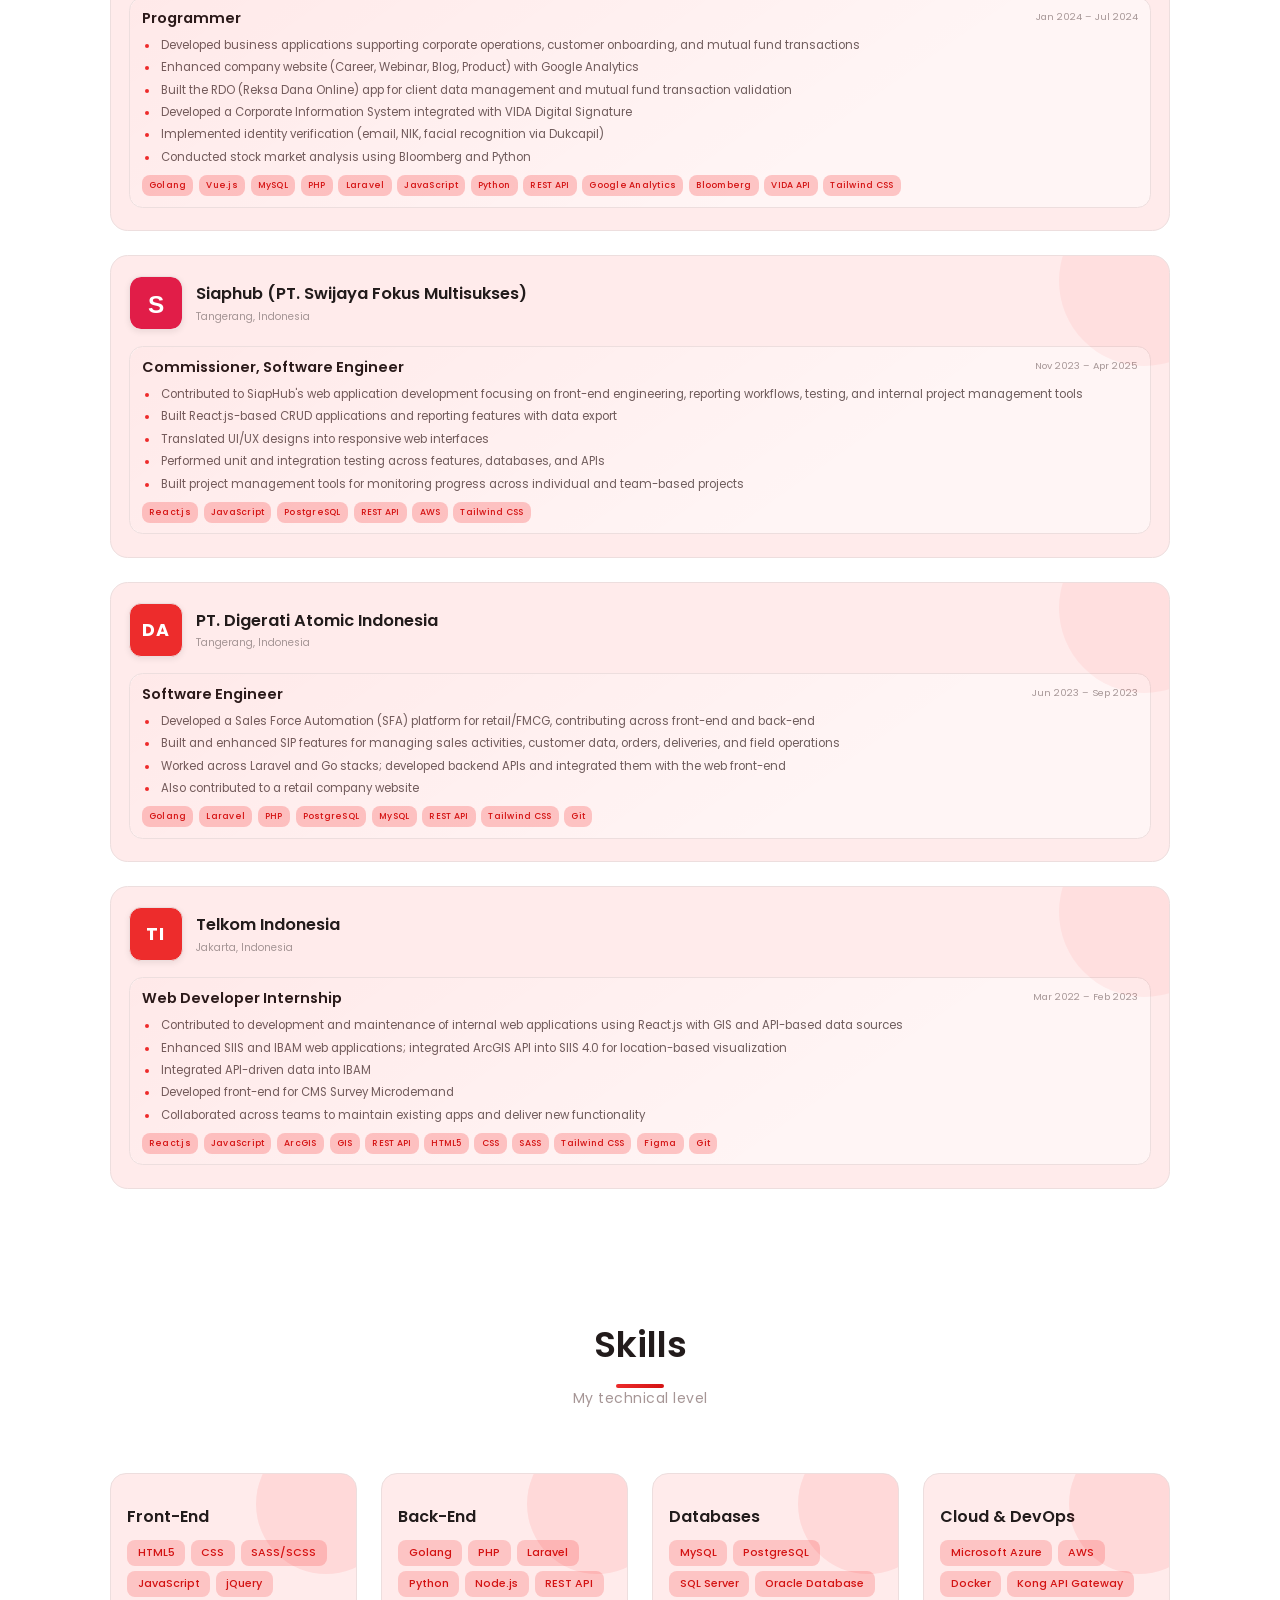
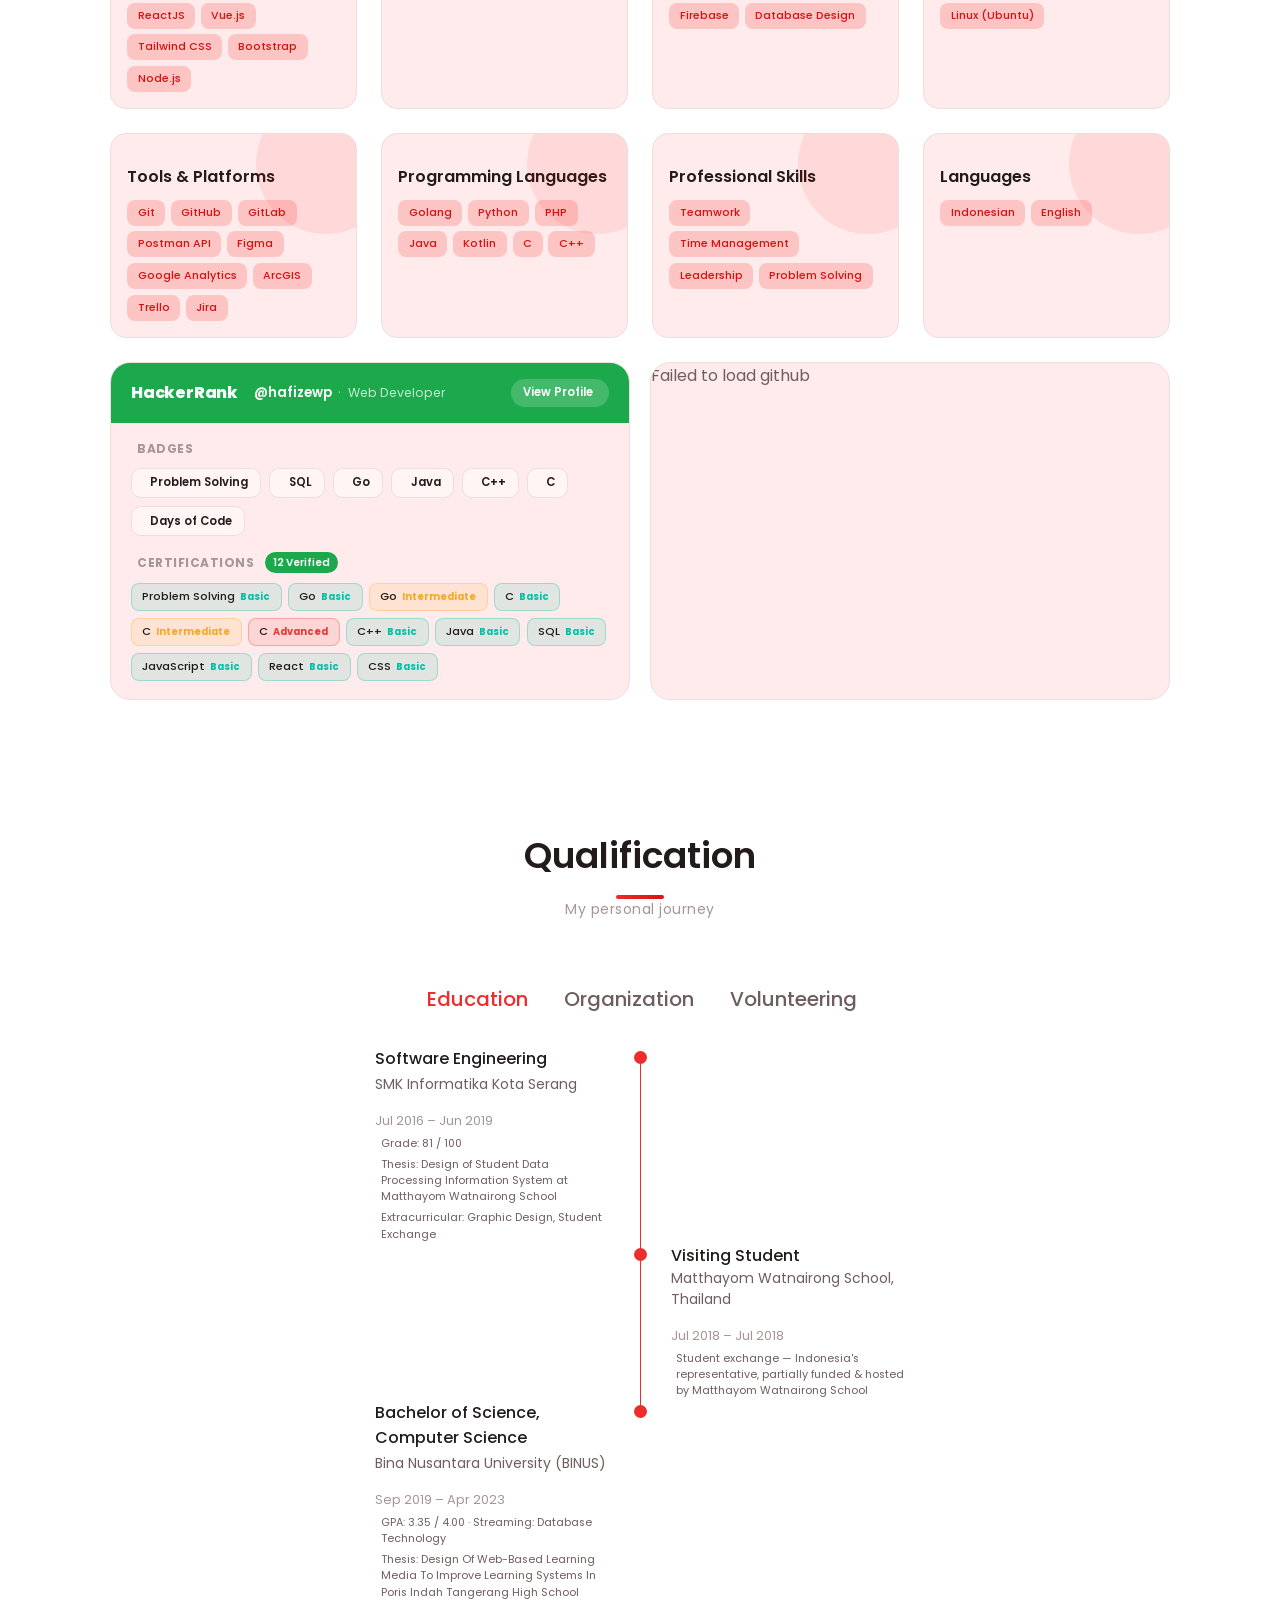
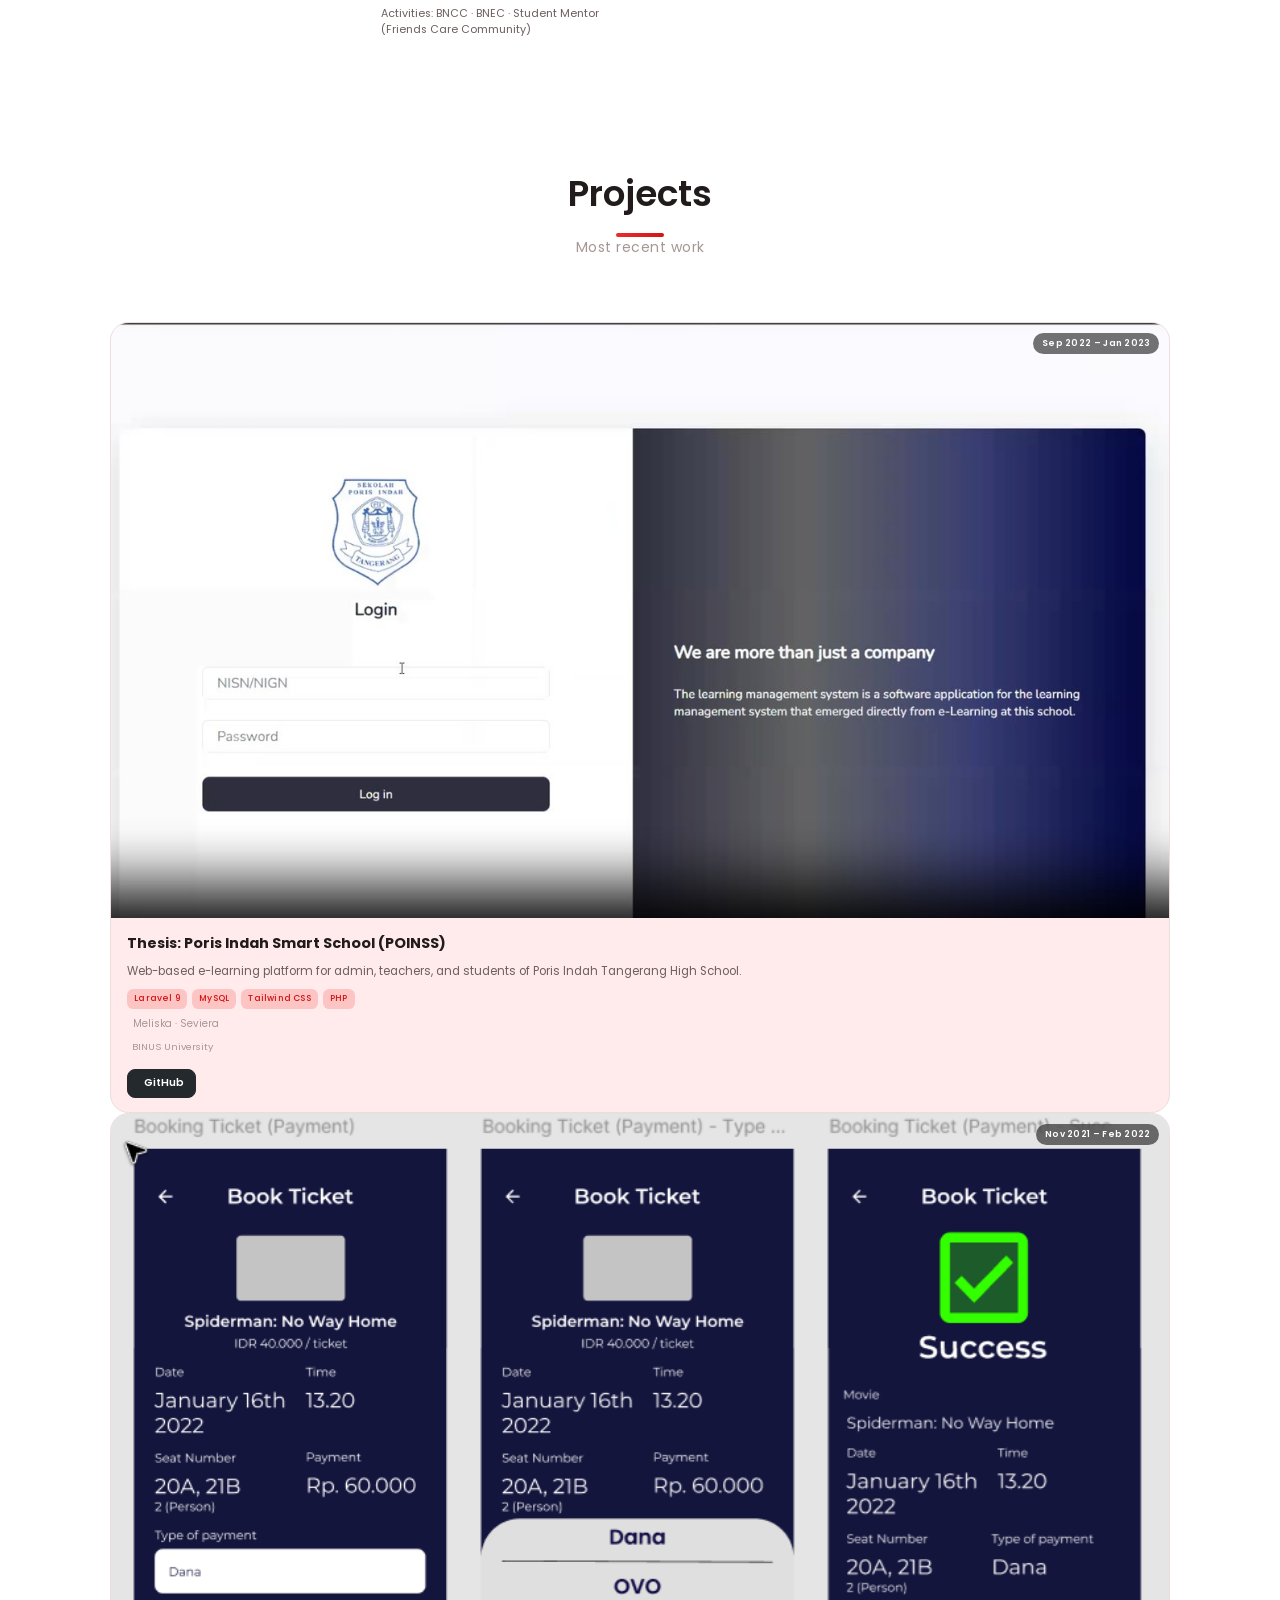
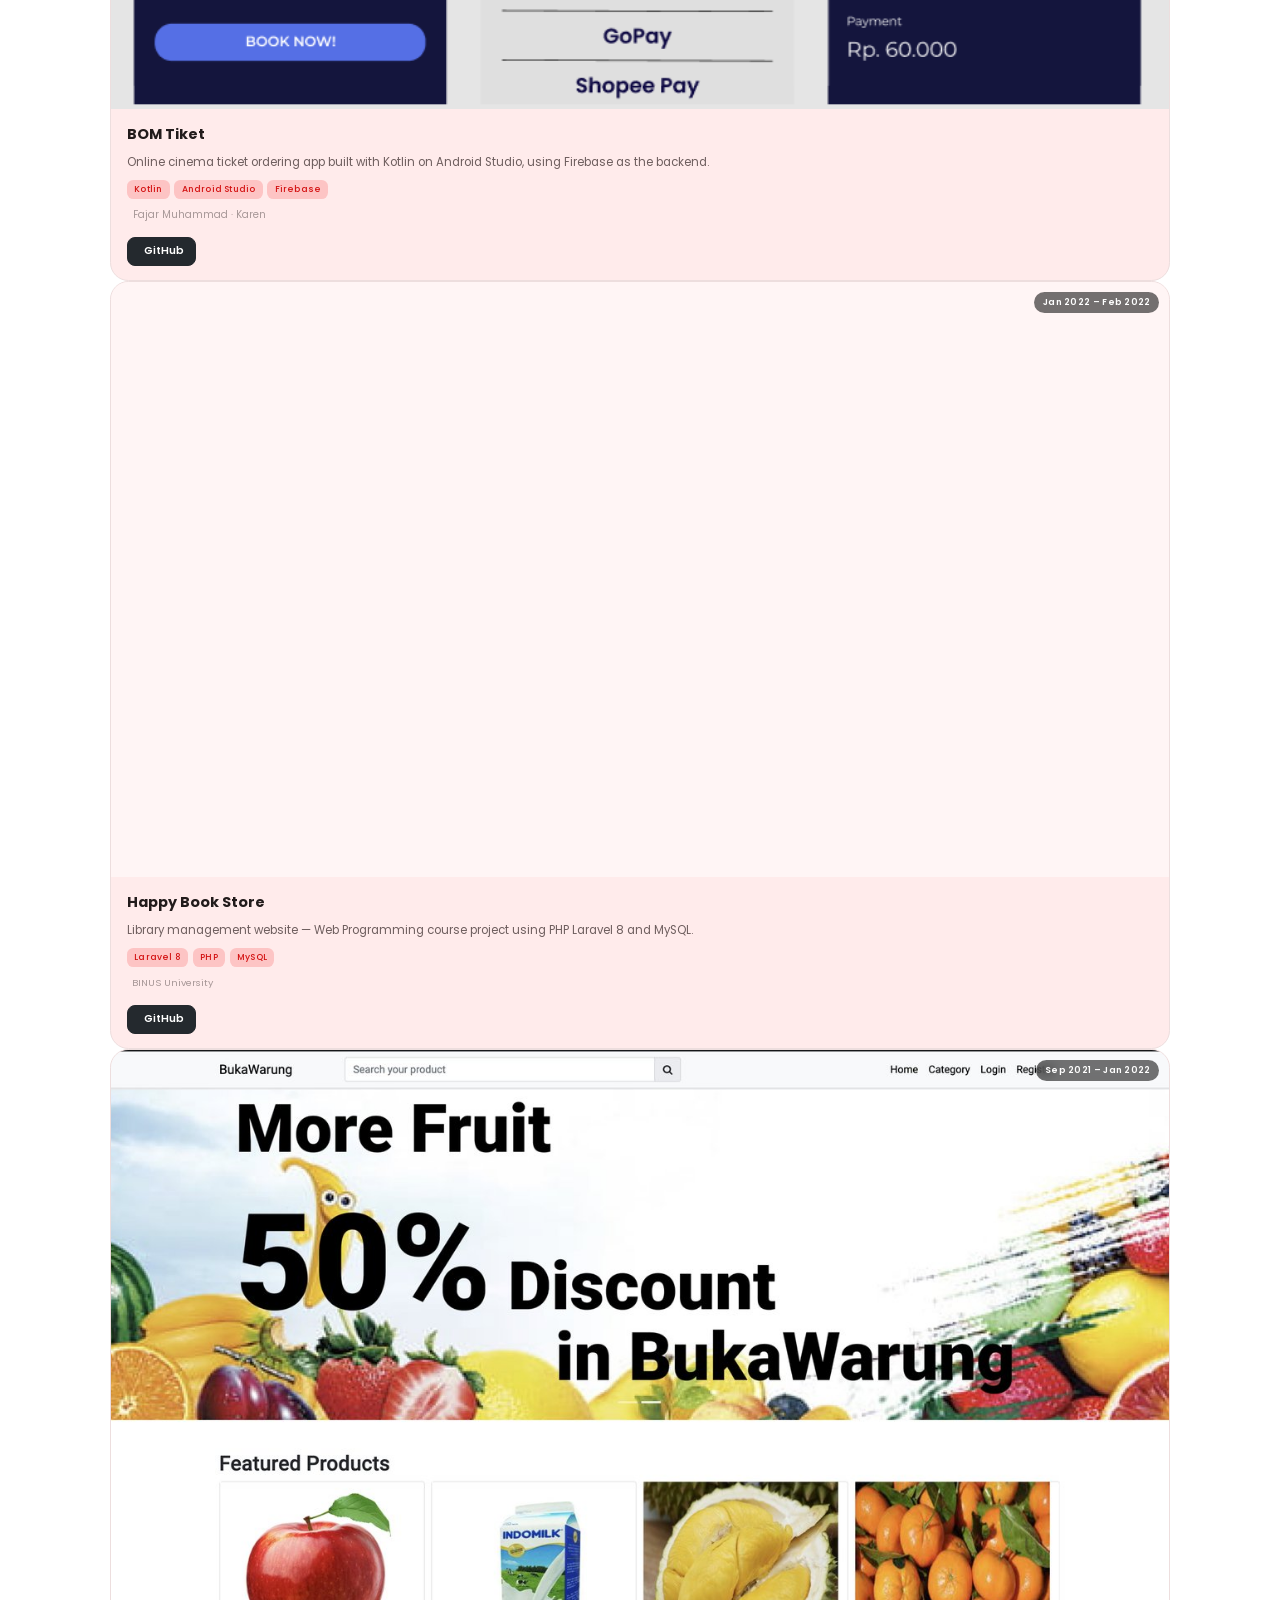
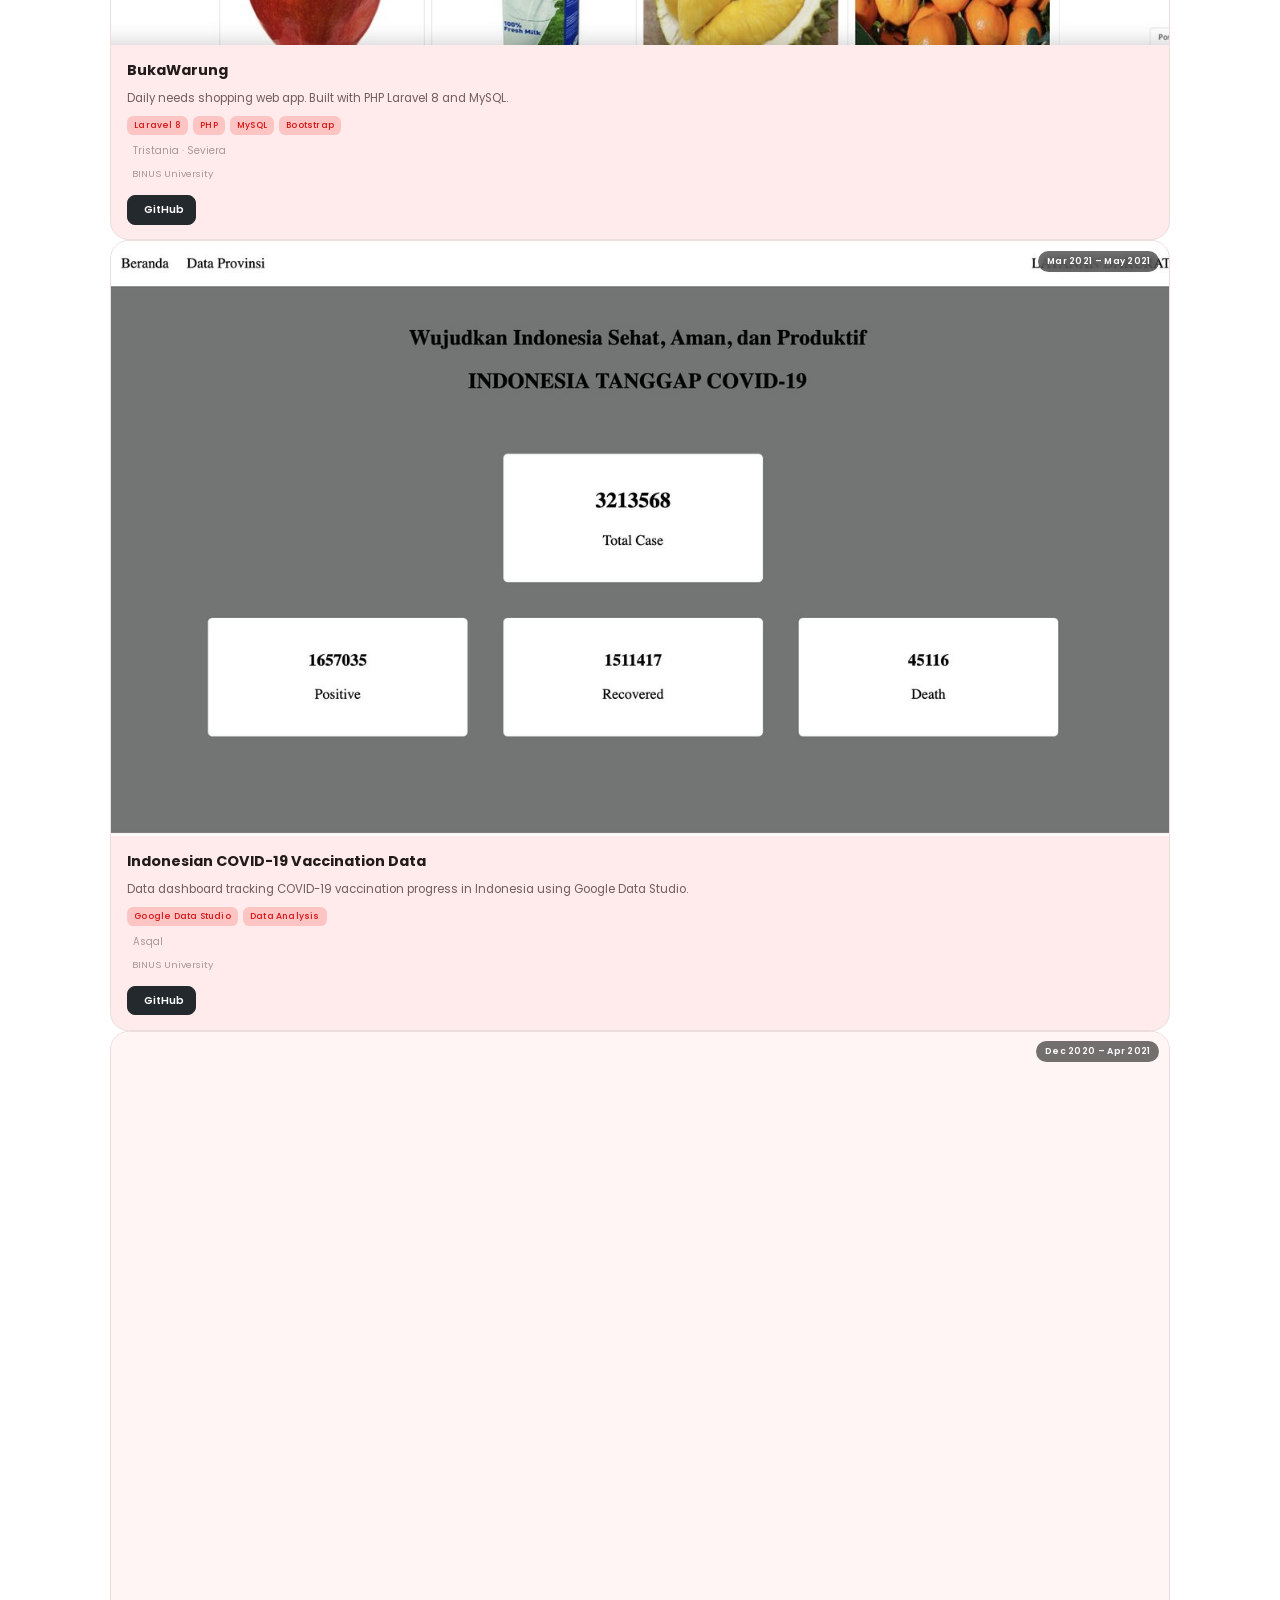
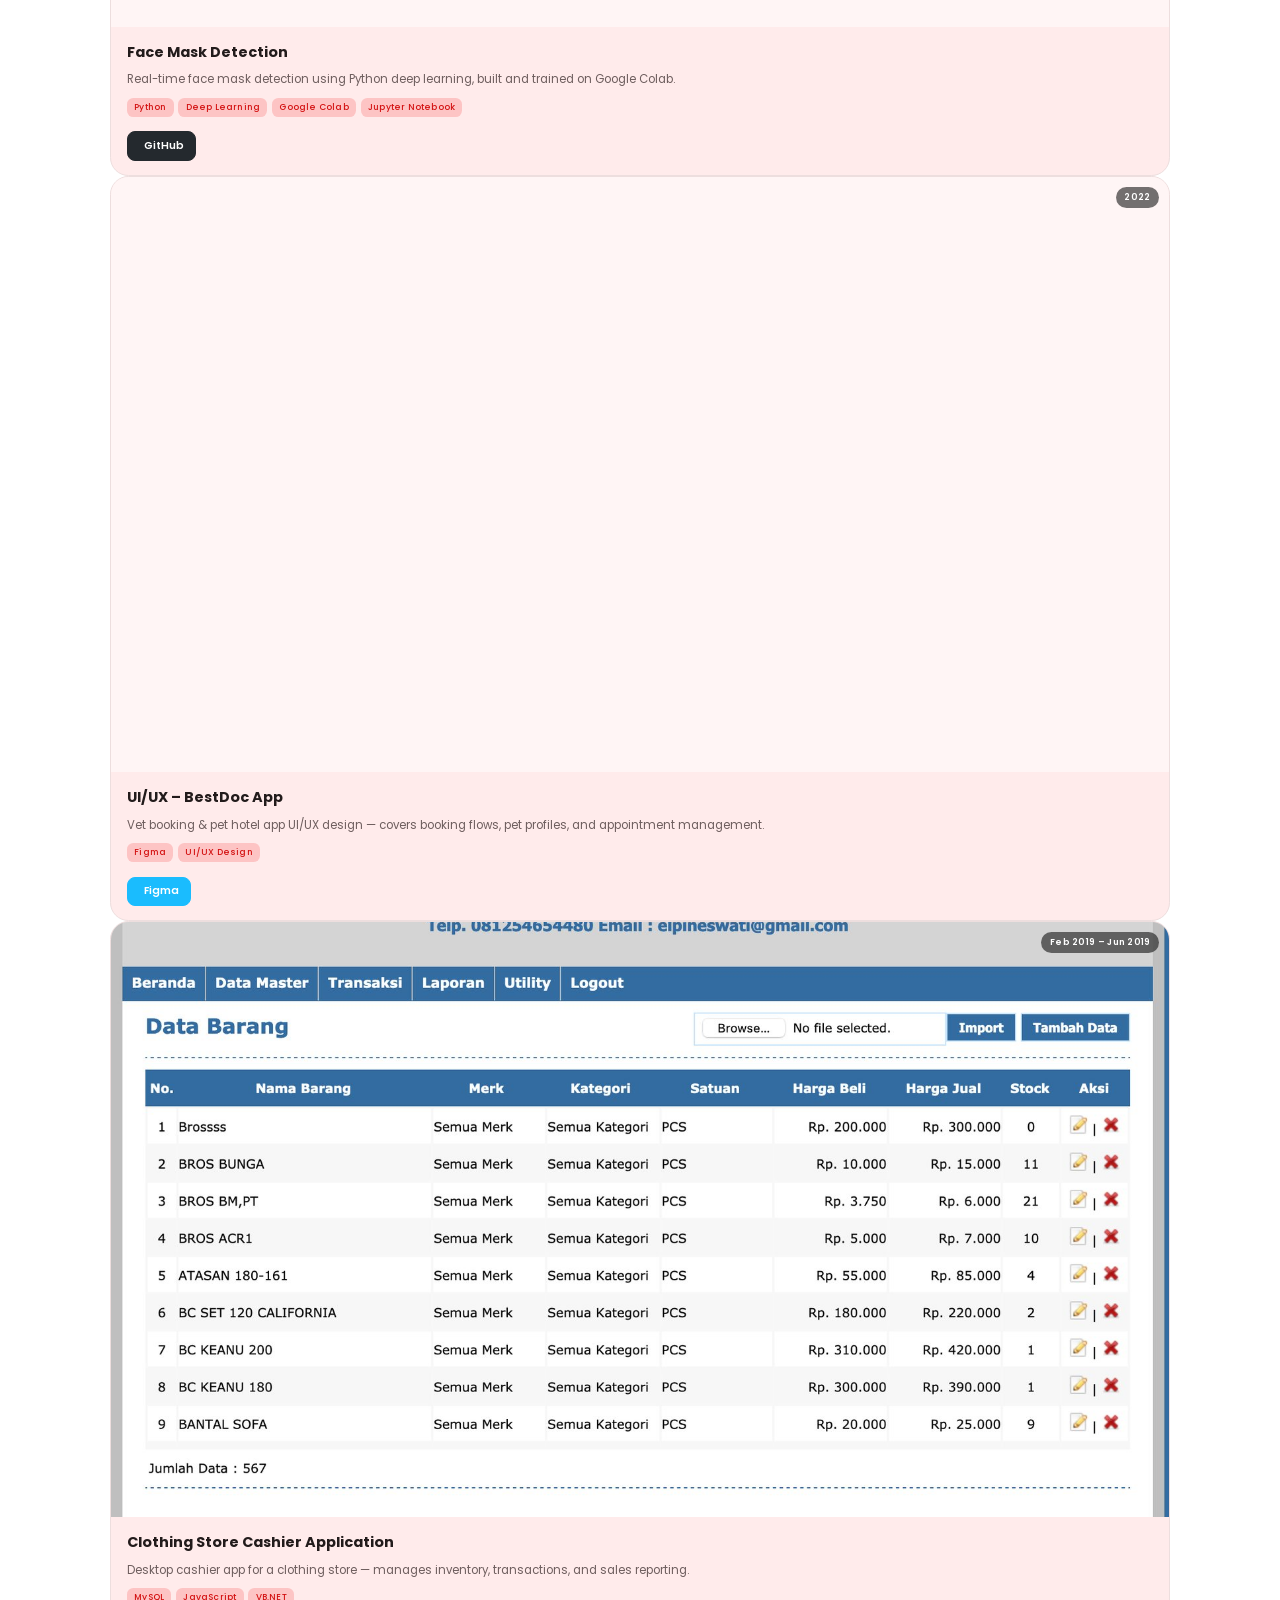
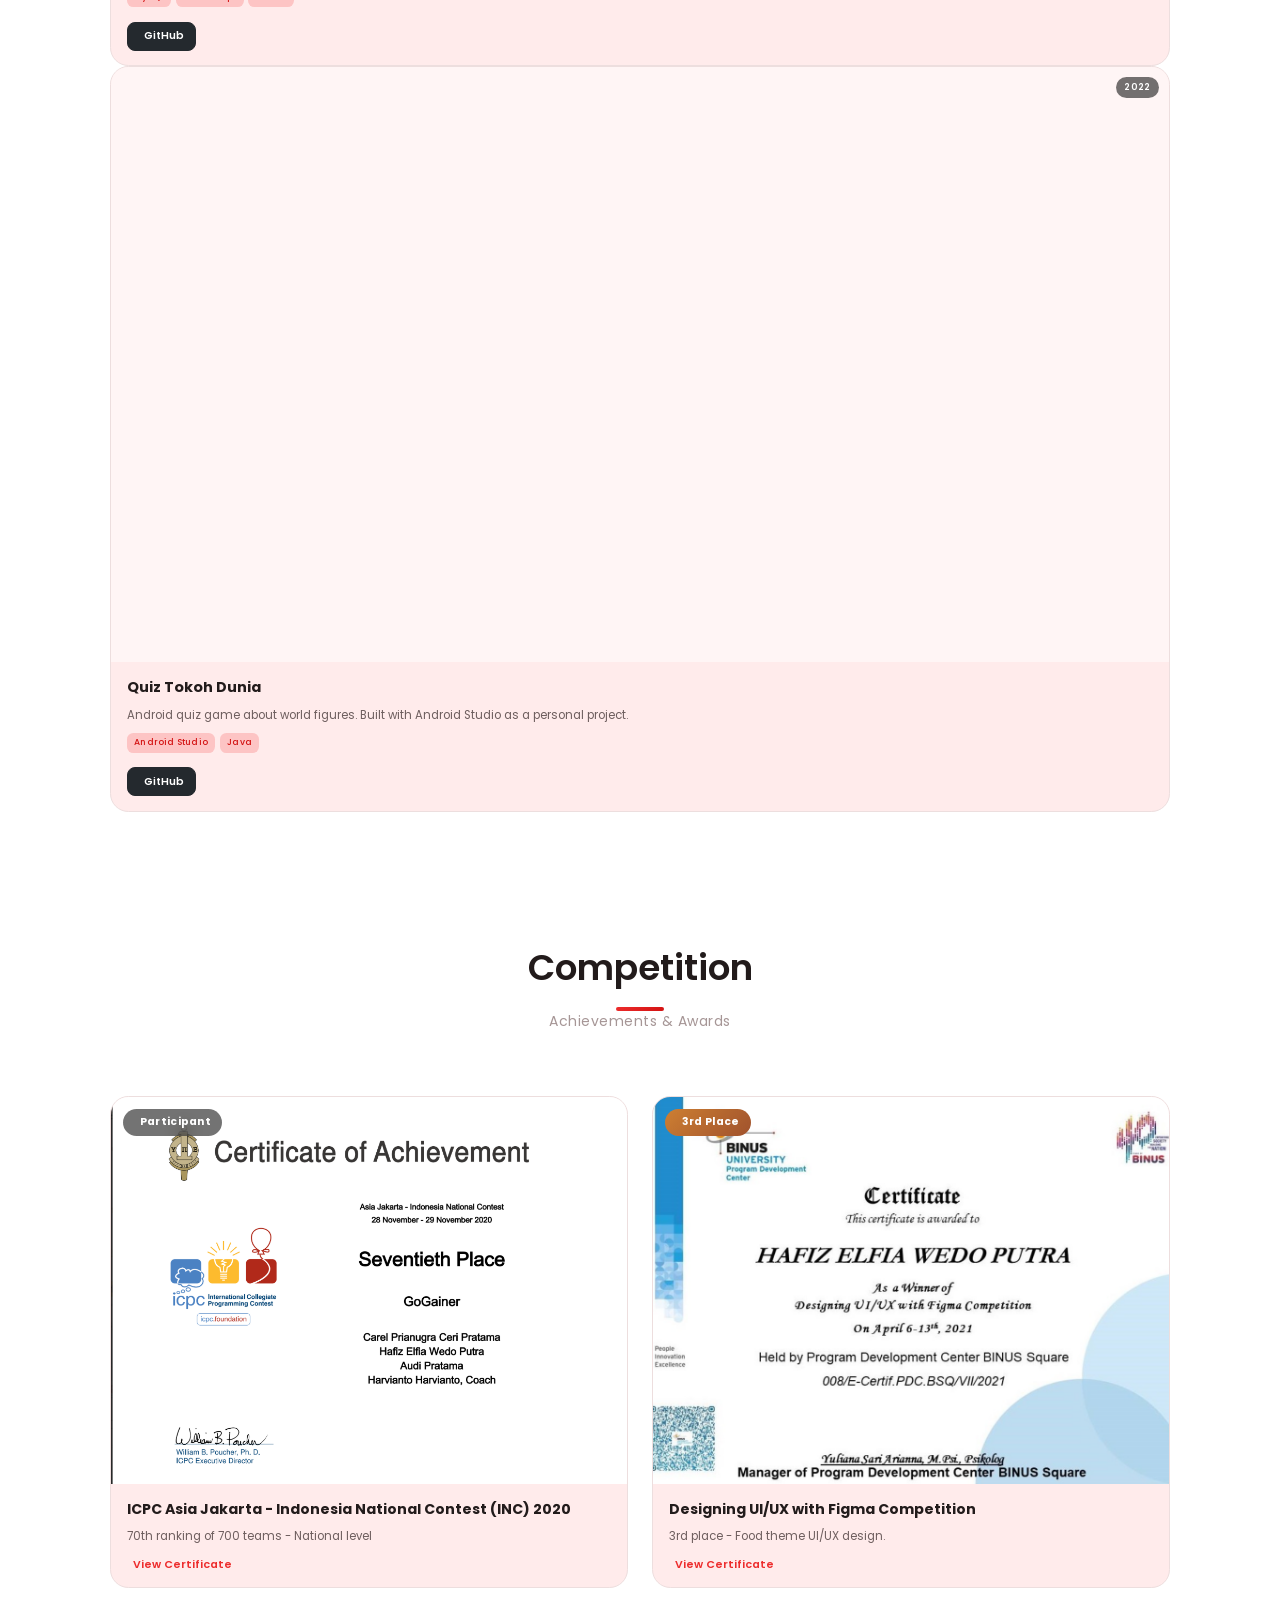
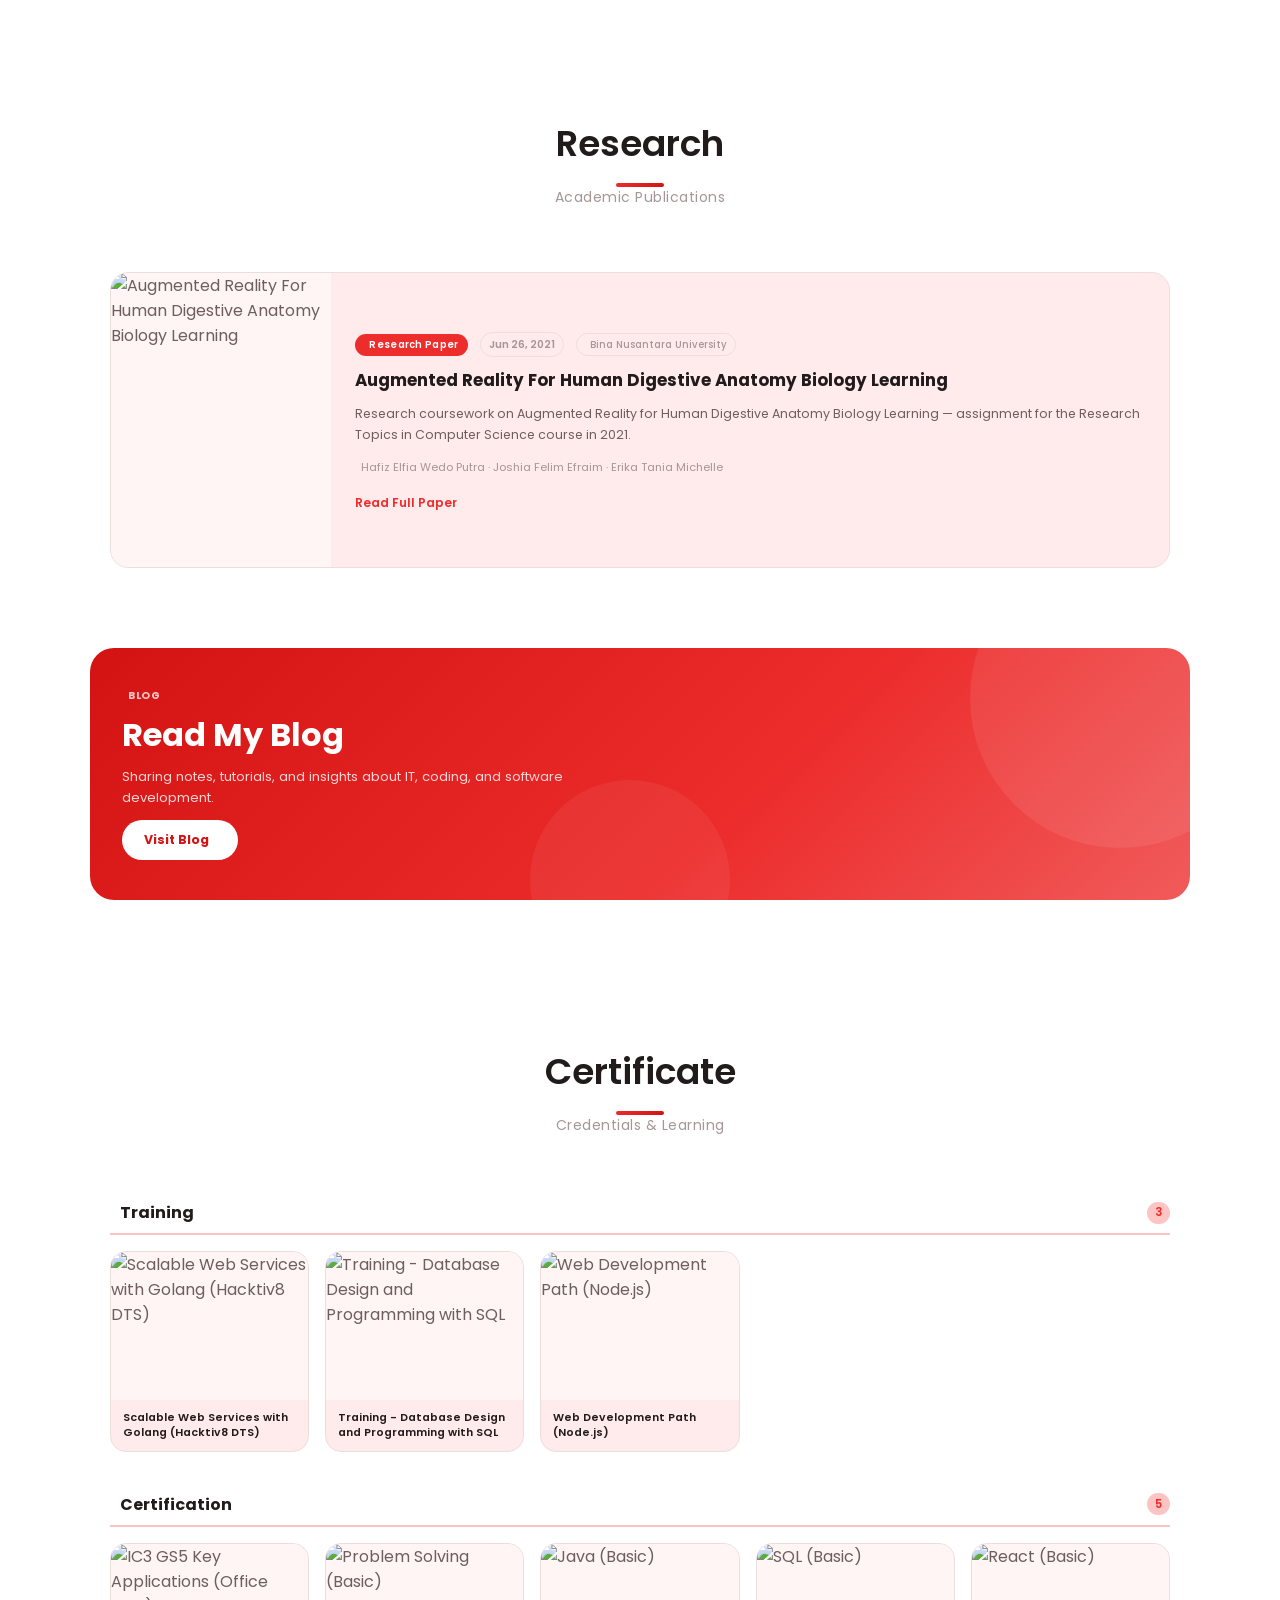
==== commit f4c5617f: "Update UI UX" ====
--- a/index.html
+++ b/index.html
@@ -19,6 +19,8 @@
 </head>
 
 <body>
+    <a href="#home" class="skip-link">Skip to content</a>
+
     <!--==================== HEADER ====================-->
     <header class="header" id="header">
         <nav class="nav container">
@@ -493,7 +495,7 @@
                             class="footer_link" data-i18n="footer.research">Research</a>
                     </li>
                     <li>
-                        <a href="https://forms.office.com/r/BxU2A2NsT2" class="footer_link" data-i18n="footer.feedback">Feedback</a>
+                        <a href="privacy_policy.html" class="footer_link" data-i18n="footer.privacy">Privacy Policy</a>
                     </li>
                 </ul>
 
--- a/assets/css/styles.css
+++ b/assets/css/styles.css
@@ -1,5 +1,174 @@
 /*==================== GOOGLE FONTS ====================*/
 @import url('https://fonts.googleapis.com/css2?family=Poppins:wght@400;500;600&display=swap');
+@import url('https://fonts.googleapis.com/css2?family=Inter:wght@400;500;600&display=swap');
+
+@font-face {
+  font-family: 'unicons-line';
+  src: url('../fonts/unicons/unicons-0.woff2') format('woff2');
+  font-weight: normal;
+  font-style: normal;
+  unicode-range: U+E800-E83B;
+}
+
+@font-face {
+  font-family: 'unicons-line';
+  src: url('../fonts/unicons/unicons-1.woff2') format('woff2');
+  font-weight: normal;
+  font-style: normal;
+  unicode-range: U+E83C-E877;
+}
+
+@font-face {
+  font-family: 'unicons-line';
+  src: url('../fonts/unicons/unicons-10.woff2') format('woff2');
+  font-weight: normal;
+  font-style: normal;
+  unicode-range: U+EA5B-EA96;
+}
+
+@font-face {
+  font-family: 'unicons-line';
+  src: url('../fonts/unicons/unicons-11.woff2') format('woff2');
+  font-weight: normal;
+  font-style: normal;
+  unicode-range: U+EA97-EAD4;
+}
+
+@font-face {
+  font-family: 'unicons-line';
+  src: url('../fonts/unicons/unicons-12.woff2') format('woff2');
+  font-weight: normal;
+  font-style: normal;
+  unicode-range: U+EAD5-EB11;
+}
+
+@font-face {
+  font-family: 'unicons-line';
+  src: url('../fonts/unicons/unicons-13.woff2') format('woff2');
+  font-weight: normal;
+  font-style: normal;
+  unicode-range: U+EB12-EB4D;
+}
+
+@font-face {
+  font-family: 'unicons-line';
+  src: url('../fonts/unicons/unicons-14.woff2') format('woff2');
+  font-weight: normal;
+  font-style: normal;
+  unicode-range: U+EB4E-EB89;
+}
+
+@font-face {
+  font-family: 'unicons-line';
+  src: url('../fonts/unicons/unicons-15.woff2') format('woff2');
+  font-weight: normal;
+  font-style: normal;
+  unicode-range: U+EB8A-EBC5;
+}
+
+@font-face {
+  font-family: 'unicons-line';
+  src: url('../fonts/unicons/unicons-16.woff2') format('woff2');
+  font-weight: normal;
+  font-style: normal;
+  unicode-range: U+EBC6-EC01;
+}
+
+@font-face {
+  font-family: 'unicons-line';
+  src: url('../fonts/unicons/unicons-17.woff2') format('woff2');
+  font-weight: normal;
+  font-style: normal;
+  unicode-range: U+EC02-EC3D;
+}
+
+@font-face {
+  font-family: 'unicons-line';
+  src: url('../fonts/unicons/unicons-18.woff2') format('woff2');
+  font-weight: normal;
+  font-style: normal;
+  unicode-range: U+EC3E-EC79;
+}
+
+@font-face {
+  font-family: 'unicons-line';
+  src: url('../fonts/unicons/unicons-19.woff2') format('woff2');
+  font-weight: normal;
+  font-style: normal;
+  unicode-range: U+EC7A-ECB5;
+}
+
+@font-face {
+  font-family: 'unicons-line';
+  src: url('../fonts/unicons/unicons-2.woff2') format('woff2');
+  font-weight: normal;
+  font-style: normal;
+  unicode-range: U+E878-E8B3;
+}
+
+@font-face {
+  font-family: 'unicons-line';
+  src: url('../fonts/unicons/unicons-20.woff2') format('woff2');
+  font-weight: normal;
+  font-style: normal;
+  unicode-range: U+ECB6-ECB9;
+}
+
+@font-face {
+  font-family: 'unicons-line';
+  src: url('../fonts/unicons/unicons-3.woff2') format('woff2');
+  font-weight: normal;
+  font-style: normal;
+  unicode-range: U+E8B4-E8EF;
+}
+
+@font-face {
+  font-family: 'unicons-line';
+  src: url('../fonts/unicons/unicons-4.woff2') format('woff2');
+  font-weight: normal;
+  font-style: normal;
+  unicode-range: U+E8F0-E92B;
+}
+
+@font-face {
+  font-family: 'unicons-line';
+  src: url('../fonts/unicons/unicons-5.woff2') format('woff2');
+  font-weight: normal;
+  font-style: normal;
+  unicode-range: U+E92C-E967;
+}
+
+@font-face {
+  font-family: 'unicons-line';
+  src: url('../fonts/unicons/unicons-6.woff2') format('woff2');
+  font-weight: normal;
+  font-style: normal;
+  unicode-range: U+E968-E9A4;
+}
+
+@font-face {
+  font-family: 'unicons-line';
+  src: url('../fonts/unicons/unicons-7.woff2') format('woff2');
+  font-weight: normal;
+  font-style: normal;
+  unicode-range: U+E9A5-E9E1;
+}
+
+@font-face {
+  font-family: 'unicons-line';
+  src: url('../fonts/unicons/unicons-8.woff2') format('woff2');
+  font-weight: normal;
+  font-style: normal;
+  unicode-range: U+E9E2-EA1D;
+}
+
+@font-face {
+  font-family: 'unicons-line';
+  src: url('../fonts/unicons/unicons-9.woff2') format('woff2');
+  font-weight: normal;
+  font-style: normal;
+  unicode-range: U+EA1E-EA5A;
+}
 
 /*==================== VARIABLES CSS ====================*/
 :root {
@@ -133,6 +302,7 @@
 
 html{
     scroll-behavior: smooth;
+    scroll-padding-top: var(--header-height);
 }
 
 body{
@@ -164,6 +334,219 @@
 img{
     max-width: 100%;
     height: auto;
+}
+
+html.a11y-focus a:focus-visible,
+html.a11y-focus button:focus-visible{
+    outline: 3px solid var(--first-color);
+    outline-offset: 2px;
+    border-radius: .25rem;
+}
+
+/*==================== ACCESSIBILITY ====================*/
+/* Reduced motion: non-essential animations/transitions off */
+@media (prefers-reduced-motion: reduce){
+    html{
+        scroll-behavior: auto;
+    }
+
+    *,
+    *::before,
+    *::after{
+        animation-duration: 0.01ms !important;
+        animation-iteration-count: 1 !important;
+        transition-duration: 0.01ms !important;
+        scroll-behavior: auto !important;
+    }
+}
+
+/* Higher contrast mode for better readability */
+@media (prefers-contrast: more){
+    :root{
+        --text-color: hsl(var(--hue-color), 8%, 25%);
+        --text-color-light: hsl(var(--hue-color), 8%, 45%);
+    }
+
+    body.dark-theme{
+        --text-color: hsl(var(--hue-color), 8%, 80%);
+        --text-color-light: hsl(var(--hue-color), 8%, 62%);
+    }
+}
+
+/* Accessibility manual controls */
+.skip-link{
+    display: none;
+    position: absolute;
+    left: -9999px;
+    top: 0;
+    z-index: 3000;
+    background: var(--first-color);
+    color: #fff;
+    padding: .75rem 1.25rem;
+    border-radius: 0 0 .6rem .6rem;
+    font-weight: 600;
+    text-decoration: none;
+}
+html.a11y-keyboard .skip-link{
+    display: block;
+}
+.skip-link:focus{
+    left: 0;
+}
+
+.a11y-btn{
+    background: var(--surface-soft);
+    border: 1px solid var(--border-color);
+    color: var(--title-color);
+    font-size: .72rem;
+    font-weight: 700;
+    padding: .3rem .55rem;
+    border-radius: .45rem;
+    cursor: pointer;
+    transition: background .2s, color .2s, border-color .2s;
+}
+.a11y-btn:hover{
+    background: var(--first-color-lighter);
+    color: var(--first-color-alt);
+    border-color: var(--first-color-lighter);
+}
+
+.accessibility-text-large{
+    --big-font-size: 2.75rem;
+    --h1-font-size: 2rem;
+    --h2-font-size: 1.75rem;
+    --h3-font-size: 1.5rem;
+    --normal-font-size: 1.05rem;
+    --small-font-size: 0.95rem;
+    --smaller-font-size: 0.9rem;
+}
+.accessibility-text-small{
+    --big-font-size: 1.75rem;
+    --h1-font-size: 1.5rem;
+    --h2-font-size: 1.25rem;
+    --h3-font-size: 1.12rem;
+    --normal-font-size: .9rem;
+    --small-font-size: .8rem;
+    --smaller-font-size: .75rem;
+}
+html.accessibility-font-easy{
+    --body-font: 'Inter', 'Poppins', sans-serif;
+}
+/*==================== ACCESSIBILITY MENU WIDGET ====================*/
+.a11y-widget-toggle{
+    position: fixed;
+    top: 1rem;
+    left: 1rem;
+    z-index: 3000;
+    width: 48px;
+    height: 48px;
+    border-radius: 50%;
+    background: var(--first-color);
+    color: #fff;
+    border: none;
+    display: flex;
+    align-items: center;
+    justify-content: center;
+    cursor: pointer;
+    box-shadow: 0 8px 24px -8px rgba(0,0,0,.35);
+    font-size: 1.35rem;
+    transition: background .2s, transform .2s;
+}
+.a11y-widget-toggle:hover{
+    background: var(--first-color-alt);
+    transform: scale(1.05);
+}
+
+.a11y-panel{
+    position: absolute;
+    top: 68px;
+    left: 1rem;
+    width: min(330px, calc(100vw - 2rem));
+    background: var(--container-color);
+    border: 1px solid var(--border-color);
+    border-radius: 1rem;
+    padding: 1.25rem;
+    box-shadow: 0 18px 48px -12px rgba(0,0,0,.35);
+    z-index: 3000;
+    display: none;
+}
+.a11y-panel.open{
+    display: block;
+}
+.a11y-panel-header{
+    display: flex;
+    align-items: center;
+    justify-content: space-between;
+    margin-bottom: .75rem;
+}
+.a11y-panel-title{
+    font-size: 1rem;
+    font-weight: 700;
+    color: var(--title-color);
+}
+.a11y-panel-close{
+    background: var(--surface-soft);
+    border: 1px solid var(--border-color);
+    color: var(--title-color);
+    width: 34px;
+    height: 34px;
+    border-radius: 50%;
+    display: flex;
+    align-items: center;
+    justify-content: center;
+    cursor: pointer;
+    font-size: 1rem;
+}
+.a11y-panel-close:hover{
+    background: var(--first-color-lighter);
+    color: var(--first-color-alt);
+}
+.a11y-switch{
+    display: flex;
+    align-items: center;
+    justify-content: space-between;
+    gap: .75rem;
+    padding: .7rem 0;
+    border-bottom: 1px solid var(--border-color);
+}
+.a11y-switch:last-child{
+    border-bottom: none;
+}
+.a11y-switch-input{
+    width: 22px;
+    height: 22px;
+    accent-color: var(--first-color);
+    cursor: pointer;
+    flex-shrink: 0;
+}
+.a11y-switch-label{
+    font-size: .85rem;
+    color: var(--title-color);
+    font-weight: 500;
+    cursor: pointer;
+}
+
+/* A11y state classes */
+.a11y-no-anim *,
+.a11y-no-anim *::before,
+.a11y-no-anim *::after{
+    animation: none !important;
+    transition: none !important;
+    scroll-behavior: auto !important;
+}
+html.a11y-contrast{
+    --text-color: hsl(var(--hue-color), 8%, 25%);
+    --text-color-light: hsl(var(--hue-color), 8%, 45%);
+}
+html.a11y-contrast body.dark-theme{
+    --text-color: hsl(var(--hue-color), 8%, 80%);
+    --text-color-light: hsl(var(--hue-color), 8%, 62);
+}
+html.a11y-highlight h1,
+html.a11y-highlight h2,
+html.a11y-highlight h3{
+    background: linear-gradient(180deg, rgba(255,0,0,.10) 0%, rgba(255,0,0,.02) 100%);
+    padding: .15rem 0;
 }
 
 /*==================== REUSABLE CSS CLASSES ====================*/
@@ -411,6 +794,26 @@
     max-width: 480px;
     font-size: 1rem;
     line-height: 1.6;
+}
+
+/*==================== HOME MOBILE ====================*/
+@media screen and (max-width: 767px){
+    .home_content{
+        grid-template-columns: 1fr;
+        padding-top: 4.5rem;
+        align-items: start;
+        row-gap: 1.5rem;
+    }
+
+    .home_social{
+        grid-template-columns: repeat(2, auto);
+        justify-content: center;
+        row-gap: .75rem;
+    }
+
+    .home_data{
+        grid-column: 1 / -1;
+    }
 }
 
 /*==================== STATS ====================*/
@@ -601,7 +1004,7 @@
 .exp_role_list{display:flex;flex-direction:column;gap:.9rem;}
 .exp_role{background:var(--surface-soft);border:1px solid var(--border-color);border-radius:.85rem;padding:.75rem .75rem .65rem;display:flex;flex-direction:column;gap:.55rem;position:relative;}
 .exp_role::before{content:"";position:absolute;inset:0;border-radius:.85rem;background:linear-gradient(145deg,rgba(255,0,0,.07),transparent 70%);pointer-events:none;opacity:.7;}
-.exp_role_header{display:flex;justify-content:space-between;align-items:flex-start;gap:.75rem;}
+.exp_role_header{display:flex;justify-content:space-between;align-items:flex-start;gap:.75rem;flex-wrap:wrap;}
 .exp_role_title{margin:0;font-size:.9rem;font-weight:600;line-height:1.2;}
 .exp_role_period{font-size:.6rem;color:var(--text-color-light);white-space:nowrap;}
 .exp_role_summary{font-size:.72rem;line-height:1.6;margin:0;color:var(--text-color);}
@@ -757,7 +1160,7 @@
 .pill-btn .pill-icon{width:36px;height:36px;border-radius:50%;background:rgba(0,0,0,.75);display:flex;align-items:center;justify-content:center;font-size:1.1rem;transition:background .3s,transform .3s;}
 .pill-btn:hover .pill-icon{background:#000;transform:rotate(20deg);} 
 body.dark-theme .pill-btn .pill-icon{background:rgba(255,255,255,.9);color:var(--first-color);}
-@media screen and (max-width:767px){.about_layout{grid-template-columns:1fr;}.about_photo{max-width:420px;margin:0 auto;}.about_content{gap:1.6rem;}.about_metrics{grid-template-columns:repeat(2,1fr);} }
+@media screen and (max-width:767px){.about_layout{grid-template-columns:1fr;}.about_photo{max-width:min(420px,100%);margin:0 auto;}.about_content{gap:1.6rem;}.about_metrics{grid-template-columns:repeat(2,1fr);} }
 
 .about_description{
     text-align: center;
@@ -902,6 +1305,19 @@
 
 .qualification_button.qualification_active{
     color: var(--first-color);
+}
+
+/*==================== QUALIFICATION MOBILE ====================*/
+@media screen and (max-width: 767px){
+    .qualification_tabs{
+        flex-wrap: wrap;
+        row-gap: var(--mb-1);
+    }
+
+    .qualification_button{
+        flex: 1 1 40%;
+        justify-content: center;
+    }
 }
 
 /*==================== SERVICES ====================*/
@@ -1061,6 +1477,34 @@
 .swiper-button-next,
 .swiper-pagination-bullet{
     outline: none;
+}
+
+/*==================== PROJECTS SWIPER MOBILE ====================*/
+@media screen and (max-width: 767px){
+    .portfolio_container{
+        padding-bottom: 3rem; /* ruang untuk pagination */
+    }
+
+    .swiper-button-prev,
+    .swiper-button-next{
+        top: 50%;
+        width: 44px;
+        height: 44px;
+        margin-top: calc(0px - 22px);
+        border-radius: 50%;
+        background: var(--surface-soft);
+        border: 1px solid var(--border-color);
+        box-shadow: 0 6px 18px -6px rgba(0, 0, 0, 0.25);
+        z-index: 20;
+    }
+
+    .swiper-button-prev{ left: .75rem; }
+    .swiper-button-next{ right: .75rem; }
+
+    .swiper-portfolio-icon{
+        font-size: 1.35rem;
+        color: var(--first-color);
+    }
 }
 
 /*==================== PROJECT IN MIND ====================*/
@@ -1301,7 +1745,7 @@
 .run_card{--run-color:var(--first-color);--run-color-light:var(--first-color-lighter);background:var(--surface-alt);border:1px solid var(--border-color);border-left:4px solid var(--run-color);border-radius:1.25rem;padding:1.5rem 1.25rem;display:flex;flex-direction:column;gap:1.1rem;position:relative;overflow:hidden;transition:box-shadow .3s,transform .3s;}
 .run_card::before{content:"";position:absolute;width:200px;height:200px;background:radial-gradient(circle,color-mix(in srgb,var(--run-color) 12%,transparent),transparent 70%);top:-60px;right:-60px;border-radius:50%;pointer-events:none;}
 .run_card:hover{transform:translateY(-5px);box-shadow:0 14px 36px -12px color-mix(in srgb,var(--run-color) 35%,transparent);}
-.run_header{display:flex;justify-content:space-between;align-items:flex-start;gap:.75rem;}
+.run_header{display:flex;justify-content:space-between;align-items:flex-start;gap:.75rem;flex-wrap:wrap;}
 .run_category{display:inline-block;font-size:.65rem;font-weight:700;letter-spacing:.6px;text-transform:uppercase;padding:.25rem .65rem;border-radius:2rem;background:var(--run-color);color:#fff;margin-bottom:.4rem;}
 .run_event{font-size:.95rem;font-weight:700;margin:0 0 .3rem;line-height:1.3;}
 .run_meta{font-size:.7rem;color:var(--text-color-light);}
@@ -1311,7 +1755,7 @@
 .run_time_label{display:block;font-size:.65rem;text-transform:uppercase;letter-spacing:.5px;color:var(--text-color-light);margin-bottom:.2rem;}
 .run_time{display:block;font-size:2.2rem;font-weight:800;color:var(--run-color);line-height:1.1;}
 .run_pace{display:block;font-size:.75rem;color:var(--text-color-light);margin-top:.25rem;}
-.run_stats{display:flex;align-items:center;justify-content:space-around;gap:.5rem;}
+.run_stats{display:flex;align-items:center;justify-content:space-around;gap:.5rem;flex-wrap:wrap;}
 .run_stat{display:flex;flex-direction:column;align-items:center;gap:.1rem;}
 .run_stat_val{font-size:1.25rem;font-weight:700;color:var(--run-color);}
 .run_stat_label{font-size:.65rem;color:var(--text-color-light);}
@@ -1324,6 +1768,30 @@
 .run_btn--cert:hover{opacity:.85;}
 .run_btn--result{background:var(--run-color-light);border:1px solid color-mix(in srgb,var(--run-color) 20%,transparent);color:var(--run-color);}
 .run_btn--result:hover{opacity:.8;}
+
+/*==================== RUNNING MOBILE ====================*/
+@media screen and (max-width: 767px){
+    .strava_widget{
+        padding: 1.1rem 1.1rem;
+        margin-top: 1.5rem;
+        margin-bottom: 1.25rem;
+    }
+
+    .strava_widget_header{
+        flex-wrap: wrap;
+        row-gap: .5rem;
+    }
+
+    .run_card{
+        padding: 1.25rem 1rem;
+    }
+}
+
+@media screen and (max-width: 480px){
+    .strava_stats_grid{
+        grid-template-columns: repeat(2, 1fr);
+    }
+}
 
 /*==================== PDF MODAL ====================*/
 .pdf_modal{position:fixed;inset:0;z-index:1000;display:flex;align-items:center;justify-content:center;opacity:0;pointer-events:none;transition:opacity .25s;}
@@ -1528,8 +1996,8 @@
 /* For small devices */
 @media screen and (max-width: 350px) {
     .container{
-        margin-left: var(--mb-1);
-        margin-right: var(--mb-1);
+        padding-left: var(--mb-0-5);
+        padding-right: var(--mb-0-5);
     }
 
     .nav_menu{
@@ -1541,7 +2009,7 @@
     }
 
     .home_content{
-        grid-template-columns: .25fr 3fr;
+        grid-template-columns: 1fr;
     }
 
     .home_blob{
